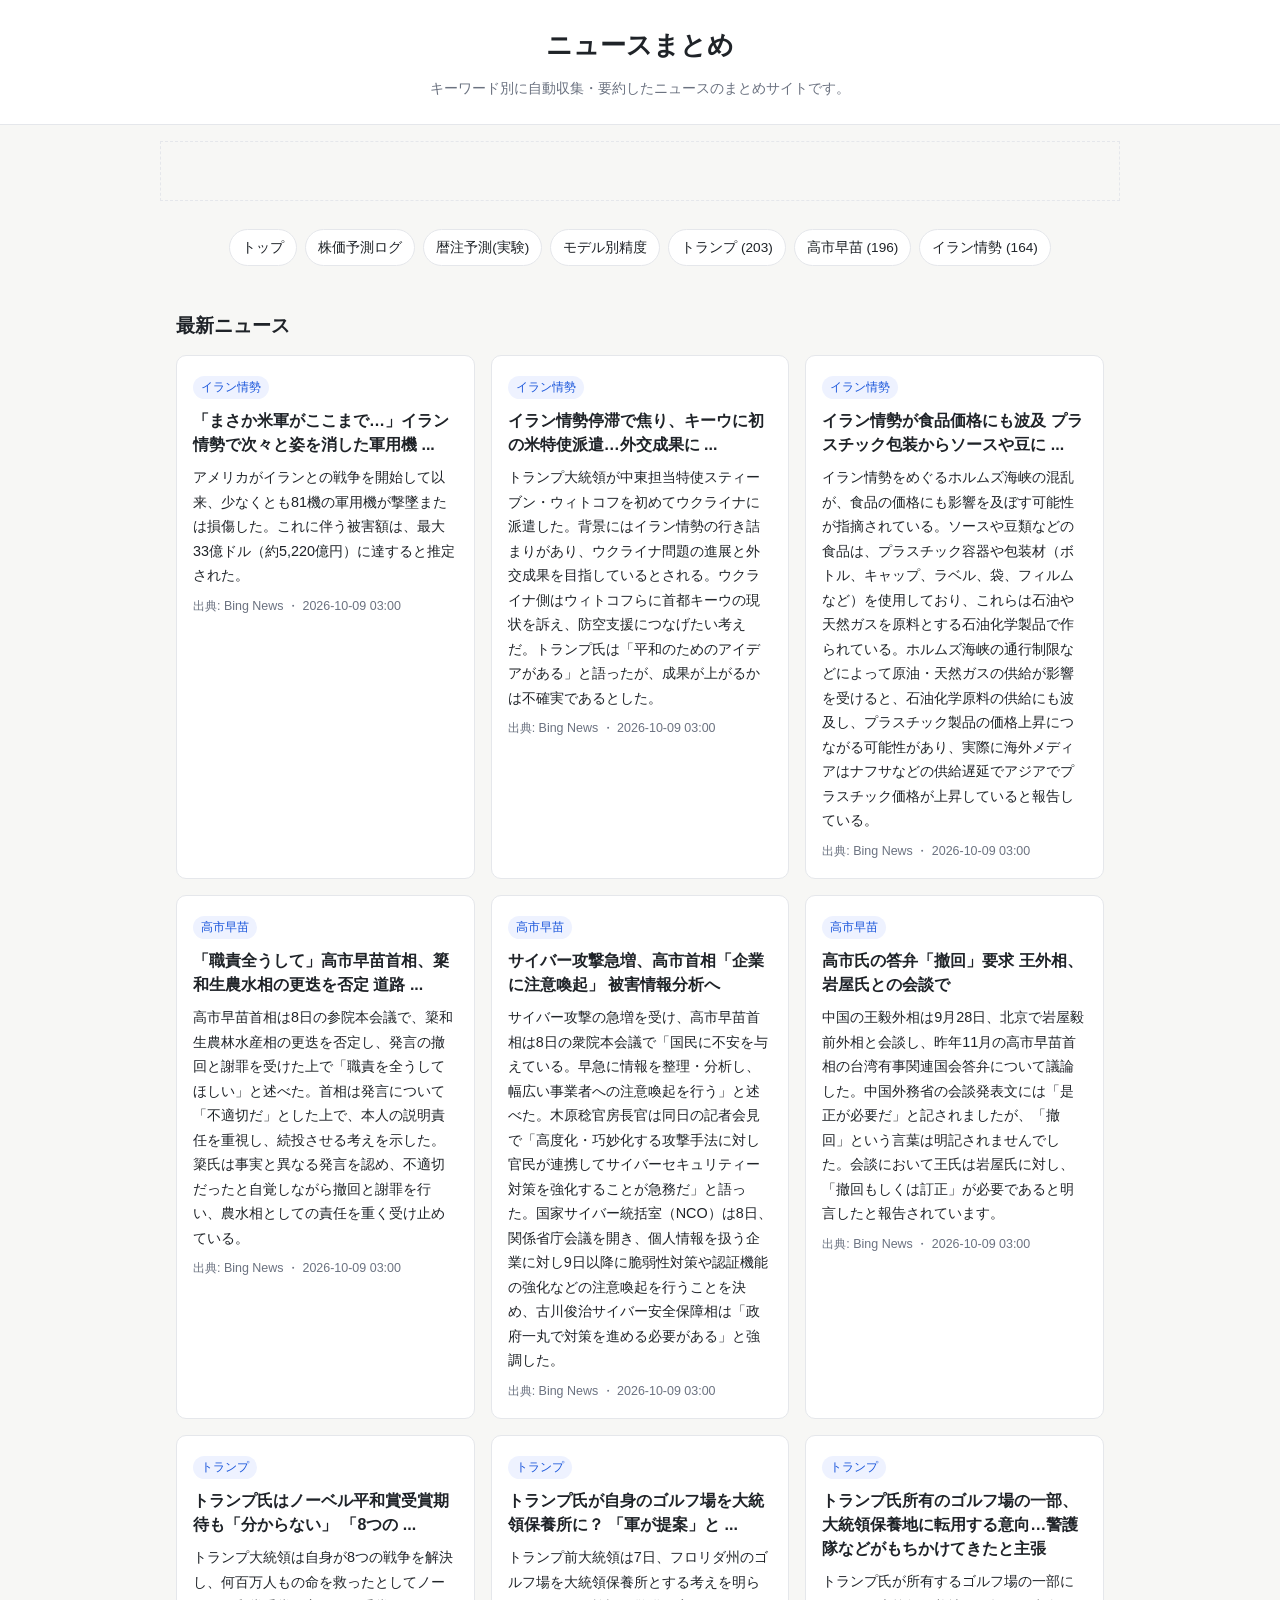
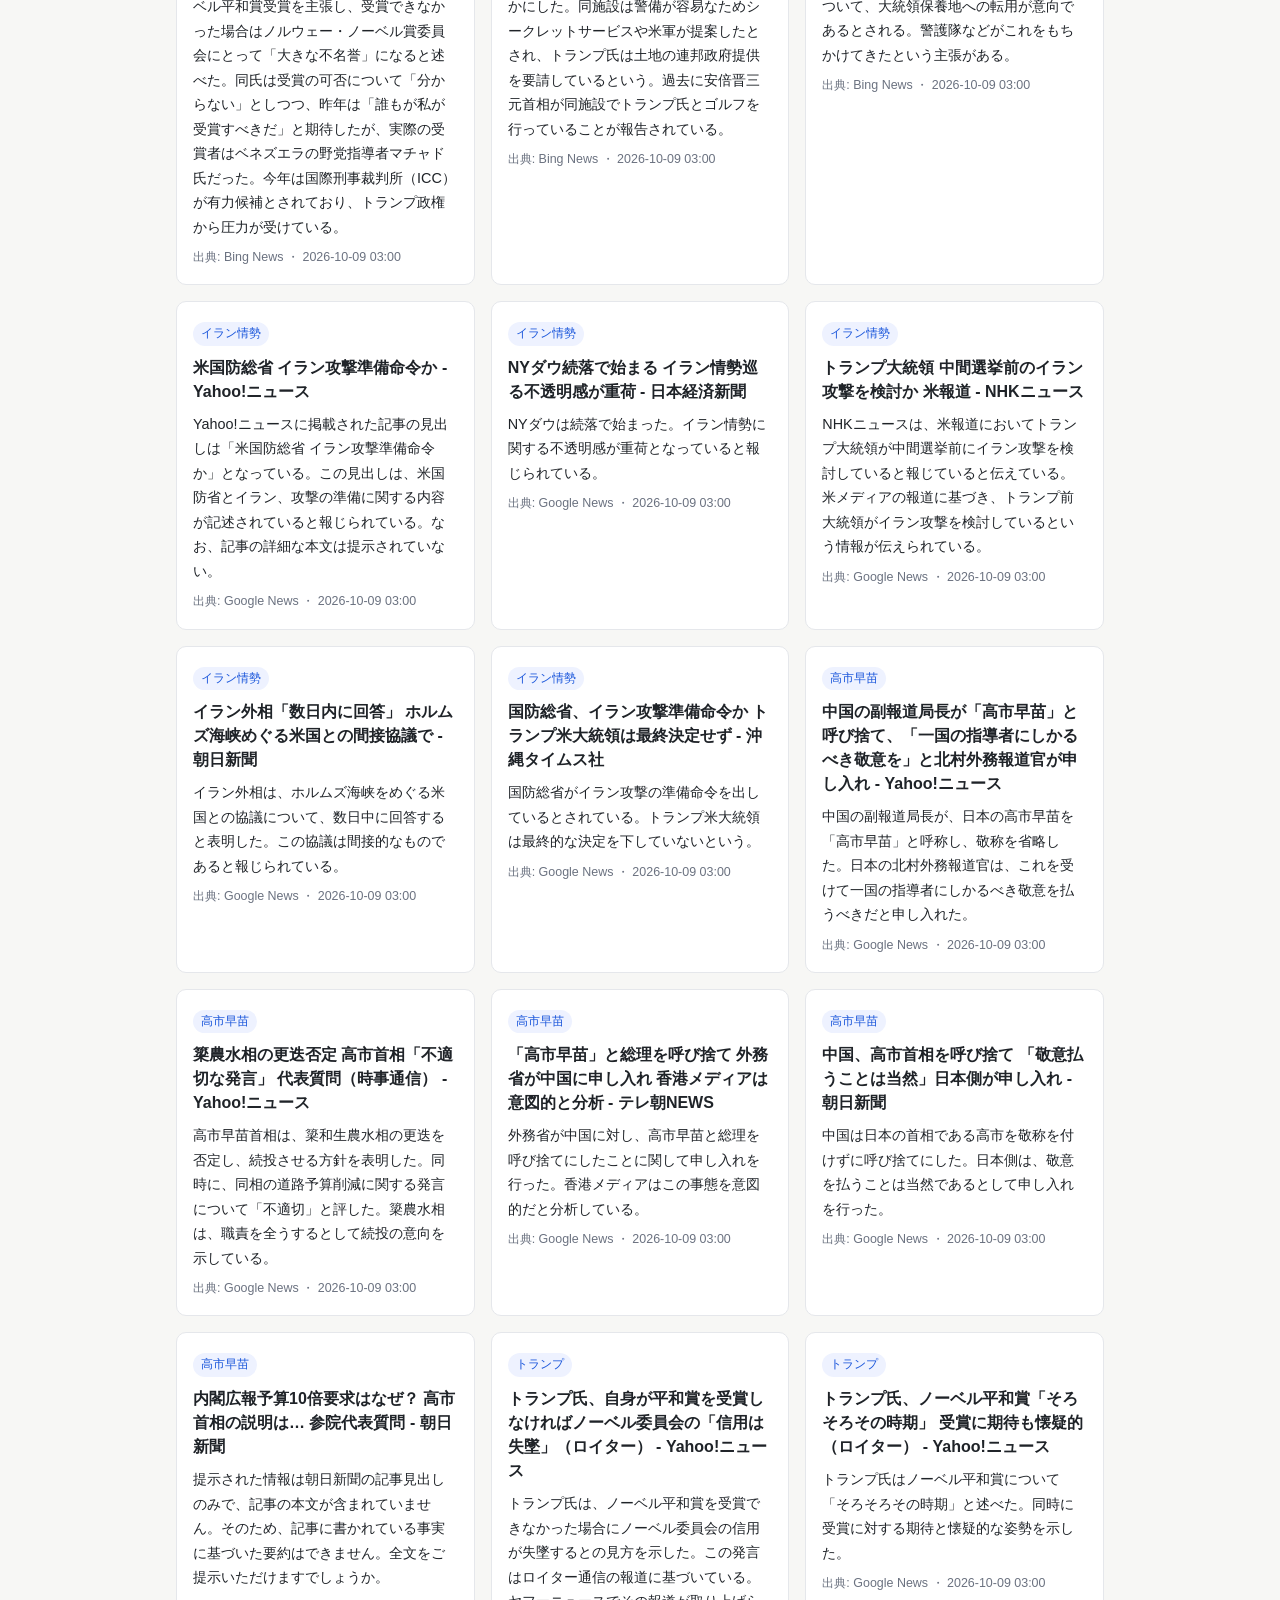
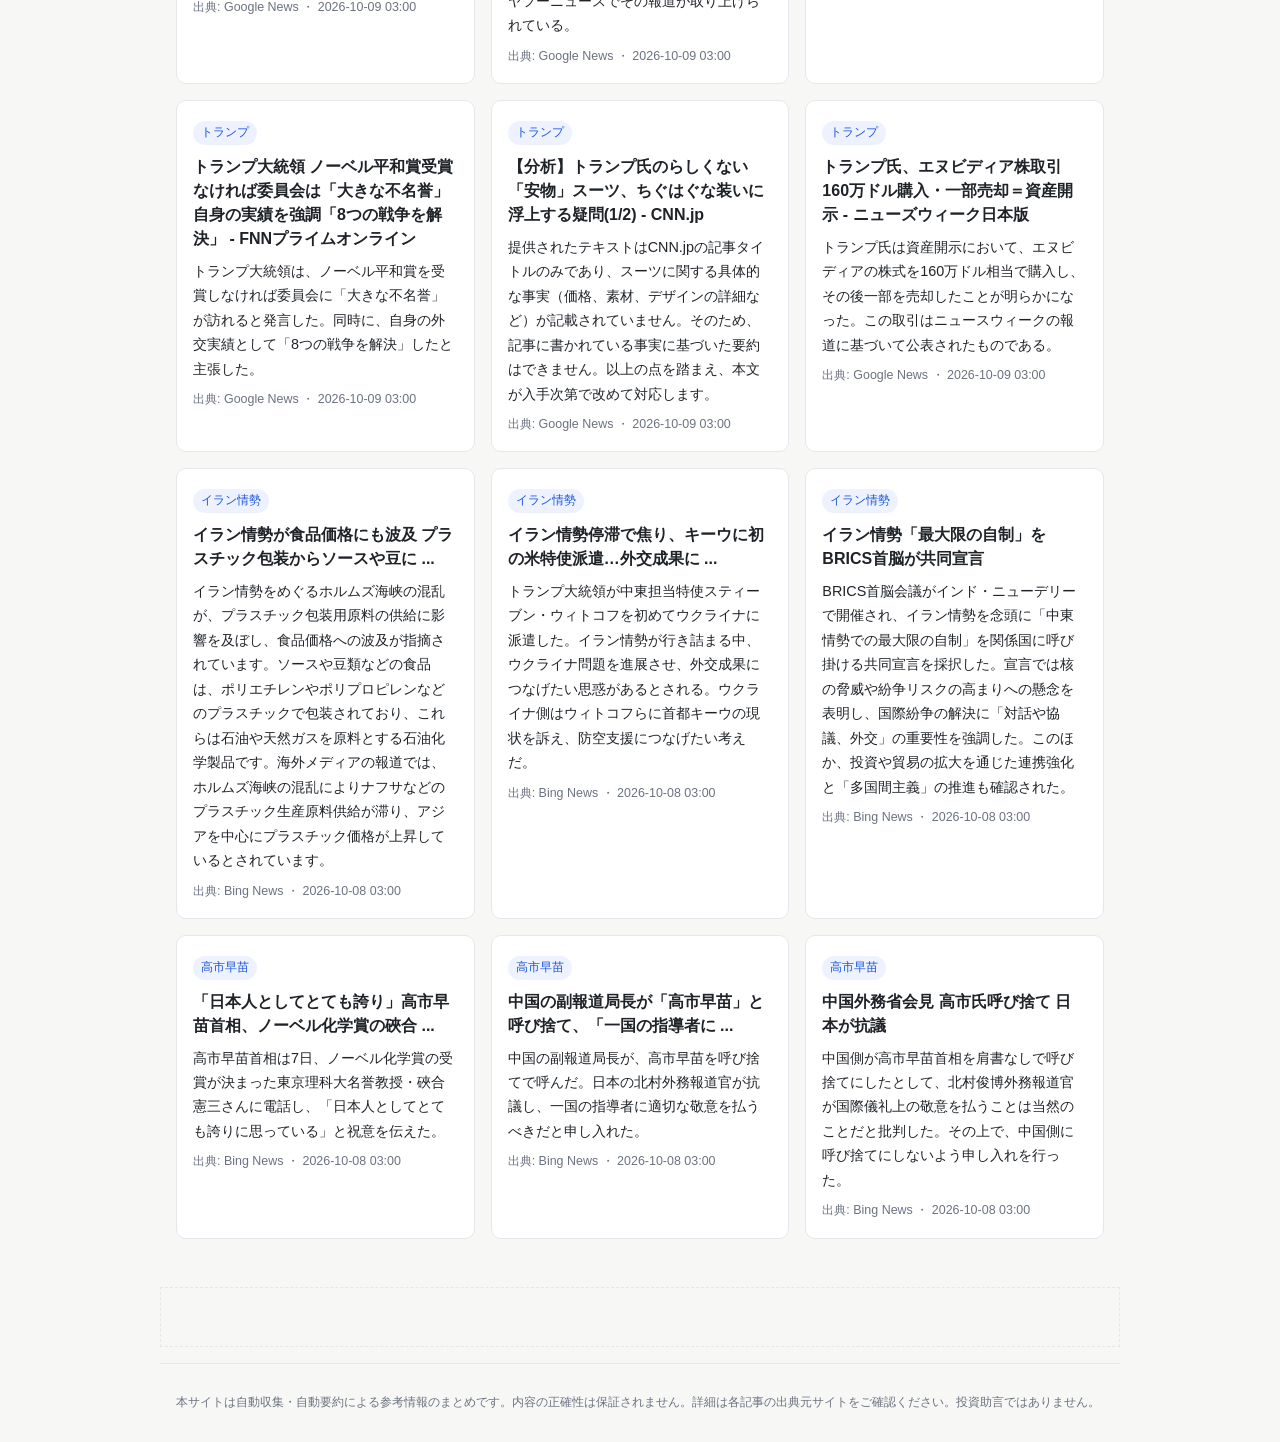
==== docs/index.html @ 1a981d4d "Automated update 2026/10/09  3:56:06.60" ====
<!doctype html>
<html lang="ja">
<head>
<meta charset="utf-8">
<meta name="viewport" content="width=device-width, initial-scale=1">
<title>ニュースまとめ</title>
<meta name="description" content="キーワード別に自動収集・要約したニュースのまとめサイトです。">
<link rel="stylesheet" href="style.css">
</head>
<body>
<header class="site-header">
  <a class="site-title" href="index.html">ニュースまとめ</a>
  <p class="site-desc">キーワード別に自動収集・要約したニュースのまとめサイトです。</p>
</header>
<div class="ad-slot"><!-- 広告コード(Google AdSense等)をここに貼り付け --></div>
<nav class="keyword-nav"><a href="index.html">トップ</a>
<a href="predictions.html">株価予測ログ</a>
<a href="calendar.html">暦注予測(実験)</a>
<a href="models.html">モデル別精度</a>
<a href="keywords/トランプ.html">トランプ (203)</a>
<a href="keywords/高市早苗.html">高市早苗 (196)</a>
<a href="keywords/イラン情勢.html">イラン情勢 (164)</a></nav>
<main>

    <section>
      <h2>最新ニュース</h2>
      <div class="card-grid">
        
    <article class="card">
      <a class="card-tag" href="keywords/イラン情勢.html">イラン情勢</a>
      <h3><a href="http://www.bing.com/news/apiclick.aspx?ref=FexRss&amp;aid=&amp;tid=6ac7da2acc324d588770d6c03e845af3&amp;url=https%3a%2f%2fwww.msn.com%2fja-jp%2fnews%2fother%2f%25E3%2581%25BE%25E3%2581%2595%25E3%2581%258B%25E7%25B1%25B3%25E8%25BB%258D%25E3%2581%258C%25E3%2581%2593%25E3%2581%2593%25E3%2581%25BE%25E3%2581%25A7-%25E3%2582%25A4%25E3%2583%25A9%25E3%2583%25B3%25E6%2583%2585%25E5%258B%25A2%25E3%2581%25A7%25E6%25AC%25A1%25E3%2580%2585%25E3%2581%25A8%25E5%25A7%25BF%25E3%2582%2592%25E6%25B6%2588%25E3%2581%2597%25E3%2581%259F%25E8%25BB%258D%25E7%2594%25A8%25E6%25A9%259F-%25E3%2581%259D%25E3%2581%25AE%25E6%2595%25B0%25E3%2581%25A8%25E3%2581%25AF%2far-AA2dNxQ3&amp;c=4546151844370609856&amp;mkt=ja-jp" target="_blank" rel="noopener noreferrer nofollow">「まさか米軍がここまで…」イラン情勢で次々と姿を消した軍用機 ...</a></h3>
      <p class="card-summary">アメリカがイランとの戦争を開始して以来、少なくとも81機の軍用機が撃墜または損傷した。これに伴う被害額は、最大33億ドル（約5,220億円）に達すると推定された。</p>
      <p class="card-meta">出典: Bing News ・ 2026-10-09 03:00</p>
    </article>

    <article class="card">
      <a class="card-tag" href="keywords/イラン情勢.html">イラン情勢</a>
      <h3><a href="http://www.bing.com/news/apiclick.aspx?ref=FexRss&amp;aid=&amp;tid=6ac7da2acc324d588770d6c03e845af3&amp;url=https%3a%2f%2fwww.yomiuri.co.jp%2fworld%2f20260907-GYT1T00025%2f&amp;c=2833800842900821918&amp;mkt=ja-jp" target="_blank" rel="noopener noreferrer nofollow">イラン情勢停滞で焦り、キーウに初の米特使派遣…外交成果に ...</a></h3>
      <p class="card-summary">トランプ大統領が中東担当特使スティーブン・ウィトコフを初めてウクライナに派遣した。背景にはイラン情勢の行き詰まりがあり、ウクライナ問題の進展と外交成果を目指しているとされる。ウクライナ側はウィトコフらに首都キーウの現状を訴え、防空支援につなげたい考えだ。トランプ氏は「平和のためのアイデアがある」と語ったが、成果が上がるかは不確実であるとした。</p>
      <p class="card-meta">出典: Bing News ・ 2026-10-09 03:00</p>
    </article>

    <article class="card">
      <a class="card-tag" href="keywords/イラン情勢.html">イラン情勢</a>
      <h3><a href="http://www.bing.com/news/apiclick.aspx?ref=FexRss&amp;aid=&amp;tid=6ac7da2acc324d588770d6c03e845af3&amp;url=https%3a%2f%2fnote.com%2fharu_news%2fn%2fnfb4c150fb115&amp;c=17782736380105763042&amp;mkt=ja-jp" target="_blank" rel="noopener noreferrer nofollow">イラン情勢が食品価格にも波及 プラスチック包装からソースや豆に ...</a></h3>
      <p class="card-summary">イラン情勢をめぐるホルムズ海峡の混乱が、食品の価格にも影響を及ぼす可能性が指摘されている。ソースや豆類などの食品は、プラスチック容器や包装材（ボトル、キャップ、ラベル、袋、フィルムなど）を使用しており、これらは石油や天然ガスを原料とする石油化学製品で作られている。ホルムズ海峡の通行制限などによって原油・天然ガスの供給が影響を受けると、石油化学原料の供給にも波及し、プラスチック製品の価格上昇につながる可能性があり、実際に海外メディアはナフサなどの供給遅延でアジアでプラスチック価格が上昇していると報告している。</p>
      <p class="card-meta">出典: Bing News ・ 2026-10-09 03:00</p>
    </article>

    <article class="card">
      <a class="card-tag" href="keywords/高市早苗.html">高市早苗</a>
      <h3><a href="http://www.bing.com/news/apiclick.aspx?ref=FexRss&amp;aid=&amp;tid=6ac7da29239d4e47917430ae16ad04b8&amp;url=https%3a%2f%2fwww.sankei.com%2farticle%2f20261008-YBAWM5CBV5HVJAX4W7ZNIK6N24%2f&amp;c=8089248078493535775&amp;mkt=ja-jp" target="_blank" rel="noopener noreferrer nofollow">「職責全うして」高市早苗首相、簗和生農水相の更迭を否定 道路 ...</a></h3>
      <p class="card-summary">高市早苗首相は8日の参院本会議で、簗和生農林水産相の更迭を否定し、発言の撤回と謝罪を受けた上で「職責を全うしてほしい」と述べた。首相は発言について「不適切だ」とした上で、本人の説明責任を重視し、続投させる考えを示した。簗氏は事実と異なる発言を認め、不適切だったと自覚しながら撤回と謝罪を行い、農水相としての責任を重く受け止めている。</p>
      <p class="card-meta">出典: Bing News ・ 2026-10-09 03:00</p>
    </article>

    <article class="card">
      <a class="card-tag" href="keywords/高市早苗.html">高市早苗</a>
      <h3><a href="http://www.bing.com/news/apiclick.aspx?ref=FexRss&amp;aid=&amp;tid=6ac7da29239d4e47917430ae16ad04b8&amp;url=https%3a%2f%2fwww.nikkei.com%2farticle%2fDGXZQOUA078RD0X01C26A0000000%2f&amp;c=2683200788922301975&amp;mkt=ja-jp" target="_blank" rel="noopener noreferrer nofollow">サイバー攻撃急増、高市首相「企業に注意喚起」 被害情報分析へ</a></h3>
      <p class="card-summary">サイバー攻撃の急増を受け、高市早苗首相は8日の衆院本会議で「国民に不安を与えている。早急に情報を整理・分析し、幅広い事業者への注意喚起を行う」と述べた。木原稔官房長官は同日の記者会見で「高度化・巧妙化する攻撃手法に対し官民が連携してサイバーセキュリティー対策を強化することが急務だ」と語った。国家サイバー統括室（NCO）は8日、関係省庁会議を開き、個人情報を扱う企業に対し9日以降に脆弱性対策や認証機能の強化などの注意喚起を行うことを決め、古川俊治サイバー安全保障相は「政府一丸で対策を進める必要がある」と強調した。</p>
      <p class="card-meta">出典: Bing News ・ 2026-10-09 03:00</p>
    </article>

    <article class="card">
      <a class="card-tag" href="keywords/高市早苗.html">高市早苗</a>
      <h3><a href="http://www.bing.com/news/apiclick.aspx?ref=FexRss&amp;aid=&amp;tid=6ac7da29239d4e47917430ae16ad04b8&amp;url=https%3a%2f%2fkumanichi.com%2farticles%2f2044617&amp;c=5287248766948659015&amp;mkt=ja-jp" target="_blank" rel="noopener noreferrer nofollow">高市氏の答弁「撤回」要求 王外相、岩屋氏との会談で</a></h3>
      <p class="card-summary">中国の王毅外相は9月28日、北京で岩屋毅前外相と会談し、昨年11月の高市早苗首相の台湾有事関連国会答弁について議論した。中国外務省の会談発表文には「是正が必要だ」と記されましたが、「撤回」という言葉は明記されませんでした。会談において王氏は岩屋氏に対し、「撤回もしくは訂正」が必要であると明言したと報告されています。</p>
      <p class="card-meta">出典: Bing News ・ 2026-10-09 03:00</p>
    </article>

    <article class="card">
      <a class="card-tag" href="keywords/トランプ.html">トランプ</a>
      <h3><a href="http://www.bing.com/news/apiclick.aspx?ref=FexRss&amp;aid=&amp;tid=6ac7da2756f948219c9fba0c3356bb2b&amp;url=https%3a%2f%2fwww.sankei.com%2farticle%2f20261008-IYQIJUYO6VOR7DUDY3JJZFBR3Y%2f&amp;c=9890948981701183447&amp;mkt=ja-jp" target="_blank" rel="noopener noreferrer nofollow">トランプ氏はノーベル平和賞受賞期待も「分からない」 「8つの ...</a></h3>
      <p class="card-summary">トランプ大統領は自身が8つの戦争を解決し、何百万人もの命を救ったとしてノーベル平和賞受賞を主張し、受賞できなかった場合はノルウェー・ノーベル賞委員会にとって「大きな不名誉」になると述べた。同氏は受賞の可否について「分からない」としつつ、昨年は「誰もが私が受賞すべきだ」と期待したが、実際の受賞者はベネズエラの野党指導者マチャド氏だった。今年は国際刑事裁判所（ICC）が有力候補とされており、トランプ政権から圧力が受けている。</p>
      <p class="card-meta">出典: Bing News ・ 2026-10-09 03:00</p>
    </article>

    <article class="card">
      <a class="card-tag" href="keywords/トランプ.html">トランプ</a>
      <h3><a href="http://www.bing.com/news/apiclick.aspx?ref=FexRss&amp;aid=&amp;tid=6ac7da2756f948219c9fba0c3356bb2b&amp;url=https%3a%2f%2fwww.sankei.com%2farticle%2f20261008-T4U6KDTTQVKTBHCMV46ZZJBF7E%2f&amp;c=12037486668685418429&amp;mkt=ja-jp" target="_blank" rel="noopener noreferrer nofollow">トランプ氏が自身のゴルフ場を大統領保養所に？ 「軍が提案」と ...</a></h3>
      <p class="card-summary">トランプ前大統領は7日、フロリダ州のゴルフ場を大統領保養所とする考えを明らかにした。同施設は警備が容易なためシークレットサービスや米軍が提案したとされ、トランプ氏は土地の連邦政府提供を要請しているという。過去に安倍晋三元首相が同施設でトランプ氏とゴルフを行っていることが報告されている。</p>
      <p class="card-meta">出典: Bing News ・ 2026-10-09 03:00</p>
    </article>

    <article class="card">
      <a class="card-tag" href="keywords/トランプ.html">トランプ</a>
      <h3><a href="http://www.bing.com/news/apiclick.aspx?ref=FexRss&amp;aid=&amp;tid=6ac7da2756f948219c9fba0c3356bb2b&amp;url=https%3a%2f%2fwww.msn.com%2fja-jp%2fnews%2fworld%2f%25E3%2583%2588%25E3%2583%25A9%25E3%2583%25B3%25E3%2583%2597%25E6%25B0%258F%25E6%2589%2580%25E6%259C%2589%25E3%2581%25AE%25E3%2582%25B4%25E3%2583%25AB%25E3%2583%2595%25E5%25A0%25B4%25E3%2581%25AE%25E4%25B8%2580%25E9%2583%25A8-%25E5%25A4%25A7%25E7%25B5%25B1%25E9%25A0%2598%25E4%25BF%259D%25E9%25A4%258A%25E5%259C%25B0%25E3%2581%25AB%25E8%25BB%25A2%25E7%2594%25A8%25E3%2581%2599%25E3%2582%258B%25E6%2584%258F%25E5%2590%2591-%25E8%25AD%25A6%25E8%25AD%25B7%25E9%259A%258A%25E3%2581%25AA%25E3%2581%25A9%25E3%2581%258C%25E3%2582%2582%25E3%2581%25A1%25E3%2581%258B%25E3%2581%2591%25E3%2581%25A6%25E3%2581%258D%25E3%2581%259F%25E3%2581%25A8%25E4%25B8%25BB%25E5%25BC%25B5%2far-AA2dOxqi&amp;c=16296730141183660855&amp;mkt=ja-jp" target="_blank" rel="noopener noreferrer nofollow">トランプ氏所有のゴルフ場の一部、大統領保養地に転用する意向…警護隊などがもちかけてきたと主張</a></h3>
      <p class="card-summary">トランプ氏が所有するゴルフ場の一部について、大統領保養地への転用が意向であるとされる。警護隊などがこれをもちかけてきたという主張がある。</p>
      <p class="card-meta">出典: Bing News ・ 2026-10-09 03:00</p>
    </article>

    <article class="card">
      <a class="card-tag" href="keywords/イラン情勢.html">イラン情勢</a>
      <h3><a href="https://news.google.com/rss/articles/CBMiUEFVX3lxTE1kRW85WHpCRWRPNWVwTHNPeW1qV2pUUC1vR0NSenMtMTkzM0xweGR1cF9jbmpHbnQyOU02UWFFS0VkTnhoRTAybTBlWXY5eUpp?oc=5" target="_blank" rel="noopener noreferrer nofollow">米国防総省 イラン攻撃準備命令か - Yahoo!ニュース</a></h3>
      <p class="card-summary">Yahoo!ニュースに掲載された記事の見出しは「米国防総省 イラン攻撃準備命令か」となっている。この見出しは、米国防省とイラン、攻撃の準備に関する内容が記述されていると報じられている。なお、記事の詳細な本文は提示されていない。</p>
      <p class="card-meta">出典: Google News ・ 2026-10-09 03:00</p>
    </article>

    <article class="card">
      <a class="card-tag" href="keywords/イラン情勢.html">イラン情勢</a>
      <h3><a href="https://news.google.com/rss/articles/CBMibEFVX3lxTFBJaEZtQ2lLT3BIZjlEZGJjbkQySTVRcTdSdjRPVzRfcW42UjBrRmdSbXYtVjZUUFVTRnRHOUplTHlsRGFsUEpZUllXblpybk5jeFNYLVotbF94d2xjcDVUcFlCQlE0TjRmazVueg?oc=5" target="_blank" rel="noopener noreferrer nofollow">NYダウ続落で始まる イラン情勢巡る不透明感が重荷 - 日本経済新聞</a></h3>
      <p class="card-summary">NYダウは続落で始まった。イラン情勢に関する不透明感が重荷となっていると報じられている。</p>
      <p class="card-meta">出典: Google News ・ 2026-10-09 03:00</p>
    </article>

    <article class="card">
      <a class="card-tag" href="keywords/イラン情勢.html">イラン情勢</a>
      <h3><a href="https://news.google.com/rss/articles/CBMiX0FVX3lxTFBaTUJqQjF3MndWUWhmOEwzSE1oeHdMcUNBNWh6R21VWU1SSUJiZFZ0Qmx4WlF3TW9KX0loaTM0NGI1aHduNVNyeXBvSHRFLVJfQ2o5VGZIOUFjMUNrd3JR?oc=5" target="_blank" rel="noopener noreferrer nofollow">トランプ大統領 中間選挙前のイラン攻撃を検討か 米報道 - NHKニュース</a></h3>
      <p class="card-summary">NHKニュースは、米報道においてトランプ大統領が中間選挙前にイラン攻撃を検討していると報じていると伝えている。米メディアの報道に基づき、トランプ前大統領がイラン攻撃を検討しているという情報が伝えられている。</p>
      <p class="card-meta">出典: Google News ・ 2026-10-09 03:00</p>
    </article>

    <article class="card">
      <a class="card-tag" href="keywords/イラン情勢.html">イラン情勢</a>
      <h3><a href="https://news.google.com/rss/articles/CBMiZ0FVX3lxTE9wSlJPcUlaQnlOcUFXU096bUMtekhVcTVUTjFaUHJNTEhhZTBsaWs2SUU4T2RESVR0aHlweDdKOWtHWW5uOHphNzVwZ0RtdlRIcTQybXpNWGdBbkpDQ0cxek0tSV9NN00?oc=5" target="_blank" rel="noopener noreferrer nofollow">イラン外相「数日内に回答」 ホルムズ海峡めぐる米国との間接協議で - 朝日新聞</a></h3>
      <p class="card-summary">イラン外相は、ホルムズ海峡をめぐる米国との協議について、数日中に回答すると表明した。この協議は間接的なものであると報じられている。</p>
      <p class="card-meta">出典: Google News ・ 2026-10-09 03:00</p>
    </article>

    <article class="card">
      <a class="card-tag" href="keywords/イラン情勢.html">イラン情勢</a>
      <h3><a href="https://news.google.com/rss/articles/CBMiXkFVX3lxTE9jcWRoVGUwN2ZnYnV4VkhGNS1lWHNvcS1GUDgyMDkxYlJnSm5IUjAyR3VCMzV6TmV6VEU4SldVYV81VjU3LThvYUIyQm1WUTJMN1l4alMtbHFBc1hKN0E?oc=5" target="_blank" rel="noopener noreferrer nofollow">国防総省、イラン攻撃準備命令か トランプ米大統領は最終決定せず - 沖縄タイムス社</a></h3>
      <p class="card-summary">国防総省がイラン攻撃の準備命令を出しているとされている。トランプ米大統領は最終的な決定を下していないという。</p>
      <p class="card-meta">出典: Google News ・ 2026-10-09 03:00</p>
    </article>

    <article class="card">
      <a class="card-tag" href="keywords/高市早苗.html">高市早苗</a>
      <h3><a href="https://news.google.com/rss/articles/CBMif0FVX3lxTE5MRkVLd0FpT3hTUE42aTFiY1BtNEM3bm9scEFGbThIRTlpdjJQLTNfclpTUENKdDVmSWJJVV9qc2R3aTBjSEYtV1VvVk5zTVFCX0lHdHVyckF0NWNsS1ctLXVLeVJfa2ZHQk5hNkNpVUJDUjhsY1MxWlljWl9UZHc?oc=5" target="_blank" rel="noopener noreferrer nofollow">中国の副報道局長が「高市早苗」と呼び捨て、「一国の指導者にしかるべき敬意を」と北村外務報道官が申し入れ - Yahoo!ニュース</a></h3>
      <p class="card-summary">中国の副報道局長が、日本の高市早苗を「高市早苗」と呼称し、敬称を省略した。日本の北村外務報道官は、これを受けて一国の指導者にしかるべき敬意を払うべきだと申し入れた。</p>
      <p class="card-meta">出典: Google News ・ 2026-10-09 03:00</p>
    </article>

    <article class="card">
      <a class="card-tag" href="keywords/高市早苗.html">高市早苗</a>
      <h3><a href="https://news.google.com/rss/articles/CBMif0FVX3lxTE5FMTk0NkpUTExkS2ZxZWF1dVk2bk5OekFRNTcyazZjQ0ZiTk5WVUdaY3V1dF9lbDA4dXA3dVhRa1drUmF5a3lYSXBzcnYza1Bicm4wOXNtX196QzFQcjgxUnZwUVhHVVZGRDVCWktZSDRzcHZvZ1VzQUdkeWJnRms?oc=5" target="_blank" rel="noopener noreferrer nofollow">簗農水相の更迭否定 高市首相「不適切な発言」 代表質問（時事通信） - Yahoo!ニュース</a></h3>
      <p class="card-summary">高市早苗首相は、簗和生農水相の更迭を否定し、続投させる方針を表明した。同時に、同相の道路予算削減に関する発言について「不適切」と評した。簗農水相は、職責を全うするとして続投の意向を示している。</p>
      <p class="card-meta">出典: Google News ・ 2026-10-09 03:00</p>
    </article>

    <article class="card">
      <a class="card-tag" href="keywords/高市早苗.html">高市早苗</a>
      <h3><a href="https://news.google.com/rss/articles/CBMic0FVX3lxTE9vUTFLNHRuQmw1ZHdOX0FPWGM5eTRlbjltV3hDclItVHRGNVBFMEpkdzk1QVJ3THltRlhpM3ZvekJ4R09aX2ZOYy1TOUlqSFB3azkzaEFFYWYxbi1RMnp3NUdtSVN2bGtWQkRZTGhmQWRZVFk?oc=5" target="_blank" rel="noopener noreferrer nofollow">「高市早苗」と総理を呼び捨て 外務省が中国に申し入れ 香港メディアは意図的と分析 - テレ朝NEWS</a></h3>
      <p class="card-summary">外務省が中国に対し、高市早苗と総理を呼び捨てにしたことに関して申し入れを行った。香港メディアはこの事態を意図的だと分析している。</p>
      <p class="card-meta">出典: Google News ・ 2026-10-09 03:00</p>
    </article>

    <article class="card">
      <a class="card-tag" href="keywords/高市早苗.html">高市早苗</a>
      <h3><a href="https://news.google.com/rss/articles/CBMiZ0FVX3lxTE9pMG9sYUREbXRXM3NYM1dsNEk0dU5leFUwR2JRbVJKcTBrMFpUbWVzQS1WWmNSYjlTMC1jY2V1US02UGFJRjNrUmxFNV94dG05QTd3UG16MVdiTXhhMWRnTWlCVDVuNkU?oc=5" target="_blank" rel="noopener noreferrer nofollow">中国、高市首相を呼び捨て 「敬意払うことは当然」日本側が申し入れ - 朝日新聞</a></h3>
      <p class="card-summary">中国は日本の首相である高市を敬称を付けずに呼び捨てにした。日本側は、敬意を払うことは当然であるとして申し入れを行った。</p>
      <p class="card-meta">出典: Google News ・ 2026-10-09 03:00</p>
    </article>

    <article class="card">
      <a class="card-tag" href="keywords/高市早苗.html">高市早苗</a>
      <h3><a href="https://news.google.com/rss/articles/CBMiZ0FVX3lxTE5IRUIzTURTSWlhaDlFankyRzZ6bWZNRlBXRU1PWjFXZndhcmVPMkp1VXo3ZmRuSlhLdnp4SkFNdTVkOEtuWjNmTG1DODVkQjNERUU3VVVoMVZSdl92SHJSOVlXTzB3Vjg?oc=5" target="_blank" rel="noopener noreferrer nofollow">内閣広報予算10倍要求はなぜ？ 高市首相の説明は… 参院代表質問 - 朝日新聞</a></h3>
      <p class="card-summary">提示された情報は朝日新聞の記事見出しのみで、記事の本文が含まれていません。そのため、記事に書かれている事実に基づいた要約はできません。全文をご提示いただけますでしょうか。</p>
      <p class="card-meta">出典: Google News ・ 2026-10-09 03:00</p>
    </article>

    <article class="card">
      <a class="card-tag" href="keywords/トランプ.html">トランプ</a>
      <h3><a href="https://news.google.com/rss/articles/CBMif0FVX3lxTE1IcFRiN2pBY1R6Q1NFT1dpSXlQMThhR2RlVS14QUJOR0UwMXloWmxJajl5N25QamxreHJrUktJMnZPNnVuM0J6TDBDV2dicFVZcWJXWXJYT2dDTVBmRmlPTm5rbGNJdmw3QnJGUm45Z0xRR0JSb2YxSlRSTXF0V1k?oc=5" target="_blank" rel="noopener noreferrer nofollow">トランプ氏、自身が平和賞を受賞しなければノーベル委員会の「信用は失墜」（ロイター） - Yahoo!ニュース</a></h3>
      <p class="card-summary">トランプ氏は、ノーベル平和賞を受賞できなかった場合にノーベル委員会の信用が失墜するとの見方を示した。この発言はロイター通信の報道に基づいている。ヤフーニュースでその報道が取り上げられている。</p>
      <p class="card-meta">出典: Google News ・ 2026-10-09 03:00</p>
    </article>

    <article class="card">
      <a class="card-tag" href="keywords/トランプ.html">トランプ</a>
      <h3><a href="https://news.google.com/rss/articles/CBMif0FVX3lxTE9ZaWNrdmhmS21XcGpya29TU0thVTA1VVlFZDFfTHdNQzVQQ29vR2ZVTkp5MDgxb2Y5YjAwZEJqZHh6RzNOMzNRZEFCZFpNdE10UjB1V2FGY2tLVHFOWElYeTNnOXpXLTl0RjRuS0pSMjVTMzhPYmt6eUpLRk1BR0E?oc=5" target="_blank" rel="noopener noreferrer nofollow">トランプ氏、ノーベル平和賞「そろそろその時期」 受賞に期待も懐疑的（ロイター） - Yahoo!ニュース</a></h3>
      <p class="card-summary">トランプ氏はノーベル平和賞について「そろそろその時期」と述べた。同時に受賞に対する期待と懐疑的な姿勢を示した。</p>
      <p class="card-meta">出典: Google News ・ 2026-10-09 03:00</p>
    </article>

    <article class="card">
      <a class="card-tag" href="keywords/トランプ.html">トランプ</a>
      <h3><a href="https://news.google.com/rss/articles/CBMiTkFVX3lxTE8ycjlLUi1DNHR4VHVDdjNYUmFQYmZwdnV6cm1mZVphWVd6MUF6TzhXbEdVQU4xaHVfTnMybjMza2Q0U3NmaEo5NkhPM3hTZw?oc=5" target="_blank" rel="noopener noreferrer nofollow">トランプ大統領 ノーベル平和賞受賞なければ委員会は「大きな不名誉」 自身の実績を強調「8つの戦争を解決」 - FNNプライムオンライン</a></h3>
      <p class="card-summary">トランプ大統領は、ノーベル平和賞を受賞しなければ委員会に「大きな不名誉」が訪れると発言した。同時に、自身の外交実績として「8つの戦争を解決」したと主張した。</p>
      <p class="card-meta">出典: Google News ・ 2026-10-09 03:00</p>
    </article>

    <article class="card">
      <a class="card-tag" href="keywords/トランプ.html">トランプ</a>
      <h3><a href="https://news.google.com/rss/articles/CBMiUEFVX3lxTFBBaGFHajFORzlBd2UwbEZNdHhTSklNTXFERWlROWdES01ocUZ5UTBXdEFVUnlqM0ZmazBzbFRibUJsR2FFbk41Y1hRQ0FqVHdu?oc=5" target="_blank" rel="noopener noreferrer nofollow">【分析】トランプ氏のらしくない「安物」スーツ、ちぐはぐな装いに浮上する疑問(1/2) - CNN.jp</a></h3>
      <p class="card-summary">提供されたテキストはCNN.jpの記事タイトルのみであり、スーツに関する具体的な事実（価格、素材、デザインの詳細など）が記載されていません。そのため、記事に書かれている事実に基づいた要約はできません。以上の点を踏まえ、本文が入手次第で改めて対応します。</p>
      <p class="card-meta">出典: Google News ・ 2026-10-09 03:00</p>
    </article>

    <article class="card">
      <a class="card-tag" href="keywords/トランプ.html">トランプ</a>
      <h3><a href="https://news.google.com/rss/articles/CBMiWkFVX3lxTE5Xak9zcGRGb0s2elVLWnNFZUd3bng4ZGpjeTNNUGRuWEVrMmIzeDNfdTZILTV5U1JzU214S1gyWVgyUlNnc1NyMVR2eHViN1BQTjU0Uzh3MXh5Zw?oc=5" target="_blank" rel="noopener noreferrer nofollow">トランプ氏、エヌビディア株取引 160万ドル購入・一部売却＝資産開示 - ニューズウィーク日本版</a></h3>
      <p class="card-summary">トランプ氏は資産開示において、エヌビディアの株式を160万ドル相当で購入し、その後一部を売却したことが明らかになった。この取引はニュースウィークの報道に基づいて公表されたものである。</p>
      <p class="card-meta">出典: Google News ・ 2026-10-09 03:00</p>
    </article>

    <article class="card">
      <a class="card-tag" href="keywords/イラン情勢.html">イラン情勢</a>
      <h3><a href="http://www.bing.com/news/apiclick.aspx?ref=FexRss&amp;aid=&amp;tid=6ac688a99c39462bac97275e46a917b5&amp;url=https%3a%2f%2fnote.com%2fharu_news%2fn%2fnfb4c150fb115&amp;c=17782736380105763042&amp;mkt=ja-jp" target="_blank" rel="noopener noreferrer nofollow">イラン情勢が食品価格にも波及 プラスチック包装からソースや豆に ...</a></h3>
      <p class="card-summary">イラン情勢をめぐるホルムズ海峡の混乱が、プラスチック包装用原料の供給に影響を及ぼし、食品価格への波及が指摘されています。ソースや豆類などの食品は、ポリエチレンやポリプロピレンなどのプラスチックで包装されており、これらは石油や天然ガスを原料とする石油化学製品です。海外メディアの報道では、ホルムズ海峡の混乱によりナフサなどのプラスチック生産原料供給が滞り、アジアを中心にプラスチック価格が上昇しているとされています。</p>
      <p class="card-meta">出典: Bing News ・ 2026-10-08 03:00</p>
    </article>

    <article class="card">
      <a class="card-tag" href="keywords/イラン情勢.html">イラン情勢</a>
      <h3><a href="http://www.bing.com/news/apiclick.aspx?ref=FexRss&amp;aid=&amp;tid=6ac688a99c39462bac97275e46a917b5&amp;url=https%3a%2f%2fwww.yomiuri.co.jp%2fworld%2f20260907-GYT1T00025%2f&amp;c=2833800842900821918&amp;mkt=ja-jp" target="_blank" rel="noopener noreferrer nofollow">イラン情勢停滞で焦り、キーウに初の米特使派遣…外交成果に ...</a></h3>
      <p class="card-summary">トランプ大統領が中東担当特使スティーブン・ウィトコフを初めてウクライナに派遣した。イラン情勢が行き詰まる中、ウクライナ問題を進展させ、外交成果につなげたい思惑があるとされる。ウクライナ側はウィトコフらに首都キーウの現状を訴え、防空支援につなげたい考えだ。</p>
      <p class="card-meta">出典: Bing News ・ 2026-10-08 03:00</p>
    </article>

    <article class="card">
      <a class="card-tag" href="keywords/イラン情勢.html">イラン情勢</a>
      <h3><a href="http://www.bing.com/news/apiclick.aspx?ref=FexRss&amp;aid=&amp;tid=6ac688a99c39462bac97275e46a917b5&amp;url=https%3a%2f%2fwww.jiji.com%2fjc%2farticle%3fk%3d2026091200302%26g%3dint&amp;c=4372063044840565684&amp;mkt=ja-jp" target="_blank" rel="noopener noreferrer nofollow">イラン情勢「最大限の自制」を BRICS首脳が共同宣言</a></h3>
      <p class="card-summary">BRICS首脳会議がインド・ニューデリーで開催され、イラン情勢を念頭に「中東情勢での最大限の自制」を関係国に呼び掛ける共同宣言を採択した。宣言では核の脅威や紛争リスクの高まりへの懸念を表明し、国際紛争の解決に「対話や協議、外交」の重要性を強調した。このほか、投資や貿易の拡大を通じた連携強化と「多国間主義」の推進も確認された。</p>
      <p class="card-meta">出典: Bing News ・ 2026-10-08 03:00</p>
    </article>

    <article class="card">
      <a class="card-tag" href="keywords/高市早苗.html">高市早苗</a>
      <h3><a href="http://www.bing.com/news/apiclick.aspx?ref=FexRss&amp;aid=&amp;tid=6ac688a861804c7584ca41fb945b1930&amp;url=https%3a%2f%2fwww.msn.com%2fja-jp%2fscience%2fbiochemistry%2f%25E6%2597%25A5%25E6%259C%25AC%25E4%25BA%25BA%25E3%2581%25A8%25E3%2581%2597%25E3%2581%25A6%25E3%2581%25A8%25E3%2581%25A6%25E3%2582%2582%25E8%25AA%2587%25E3%2582%258A-%25E9%25AB%2598%25E5%25B8%2582%25E6%2597%25A9%25E8%258B%2597%25E9%25A6%2596%25E7%259B%25B8-%25E3%2583%258E%25E3%2583%25BC%25E3%2583%2599%25E3%2583%25AB%25E5%258C%2596%25E5%25AD%25A6%25E8%25B3%259E%25E3%2581%25AE%25E7%25A1%25A4%25E5%2590%2588%25E6%2586%25B2%25E4%25B8%2589%25E3%2581%2595%25E3%2582%2593%25E3%2581%25AB%25E9%259B%25BB%25E8%25A9%25B1%25E3%2581%25A7%25E7%25A5%259D%25E6%2584%258F%2far-AA2dKtvs&amp;c=2718389694802730012&amp;mkt=ja-jp" target="_blank" rel="noopener noreferrer nofollow">「日本人としてとても誇り」高市早苗首相、ノーベル化学賞の硤合 ...</a></h3>
      <p class="card-summary">高市早苗首相は7日、ノーベル化学賞の受賞が決まった東京理科大名誉教授・硤合憲三さんに電話し、「日本人としてとても誇りに思っている」と祝意を伝えた。</p>
      <p class="card-meta">出典: Bing News ・ 2026-10-08 03:00</p>
    </article>

    <article class="card">
      <a class="card-tag" href="keywords/高市早苗.html">高市早苗</a>
      <h3><a href="http://www.bing.com/news/apiclick.aspx?ref=FexRss&amp;aid=&amp;tid=6ac688a861804c7584ca41fb945b1930&amp;url=https%3a%2f%2fwww.msn.com%2fja-jp%2fnews%2fnational%2f%25E4%25B8%25AD%25E5%259B%25BD%25E3%2581%25AE%25E5%2589%25AF%25E5%25A0%25B1%25E9%2581%2593%25E5%25B1%2580%25E9%2595%25B7%25E3%2581%258C-%25E9%25AB%2598%25E5%25B8%2582%25E6%2597%25A9%25E8%258B%2597-%25E3%2581%25A8%25E5%2591%25BC%25E3%2581%25B3%25E6%258D%25A8%25E3%2581%25A6-%25E4%25B8%2580%25E5%259B%25BD%25E3%2581%25AE%25E6%258C%2587%25E5%25B0%258E%25E8%2580%2585%25E3%2581%25AB%25E3%2581%2597%25E3%2581%258B%25E3%2582%258B%25E3%2581%25B9%25E3%2581%258D%25E6%2595%25AC%25E6%2584%258F%25E3%2582%2592-%25E3%2581%25A8%25E5%258C%2597%25E6%259D%2591%25E5%25A4%2596%25E5%258B%2599%25E5%25A0%25B1%25E9%2581%2593%25E5%25AE%2598%25E3%2581%258C%25E7%2594%25B3%25E3%2581%2597%25E5%2585%25A5%25E3%2582%258C%2far-AA2dJZCz&amp;c=17327213235299462864&amp;mkt=ja-jp" target="_blank" rel="noopener noreferrer nofollow">中国の副報道局長が「高市早苗」と呼び捨て、「一国の指導者に ...</a></h3>
      <p class="card-summary">中国の副報道局長が、高市早苗を呼び捨てで呼んだ。日本の北村外務報道官が抗議し、一国の指導者に適切な敬意を払うべきだと申し入れた。</p>
      <p class="card-meta">出典: Bing News ・ 2026-10-08 03:00</p>
    </article>

    <article class="card">
      <a class="card-tag" href="keywords/高市早苗.html">高市早苗</a>
      <h3><a href="http://www.bing.com/news/apiclick.aspx?ref=FexRss&amp;aid=&amp;tid=6ac688a861804c7584ca41fb945b1930&amp;url=https%3a%2f%2fmainichi.jp%2farticles%2f20261008%2fddm%2f012%2f010%2f017000c&amp;c=15671419158424948261&amp;mkt=ja-jp" target="_blank" rel="noopener noreferrer nofollow">中国外務省会見 高市氏呼び捨て 日本が抗議</a></h3>
      <p class="card-summary">中国側が高市早苗首相を肩書なしで呼び捨てにしたとして、北村俊博外務報道官が国際儀礼上の敬意を払うことは当然のことだと批判した。その上で、中国側に呼び捨てにしないよう申し入れを行った。</p>
      <p class="card-meta">出典: Bing News ・ 2026-10-08 03:00</p>
    </article>
      </div>
    </section>
</main>
<div class="ad-slot"><!-- 広告コード(Google AdSense等)をここに貼り付け --></div>
<footer class="site-footer">
  <p>本サイトは自動収集・自動要約による参考情報のまとめです。内容の正確性は保証されません。詳細は各記事の出典元サイトをご確認ください。投資助言ではありません。</p>
</footer>
</body>
</html>
---- docs/style.css ----
:root {
  --bg: #f7f7f5;
  --card-bg: #ffffff;
  --text: #1f2328;
  --muted: #6b7280;
  --accent: #1a56db;
  --border: #e5e7eb;
}
* { box-sizing: border-box; }
body {
  margin: 0;
  font-family: -apple-system, BlinkMacSystemFont, "Segoe UI", "Hiragino Sans", "Yu Gothic", sans-serif;
  background: var(--bg);
  color: var(--text);
  line-height: 1.7;
}
.site-header {
  padding: 24px 16px;
  text-align: center;
  border-bottom: 1px solid var(--border);
  background: var(--card-bg);
}
.site-title {
  font-size: 1.6rem;
  font-weight: 700;
  color: var(--text);
  text-decoration: none;
}
.site-desc { color: var(--muted); margin: 8px 0 0; font-size: 0.9rem; }
.keyword-nav {
  display: flex;
  flex-wrap: wrap;
  gap: 8px;
  justify-content: center;
  padding: 12px 16px;
  max-width: 960px;
  margin: 0 auto;
}
.keyword-nav a {
  padding: 6px 12px;
  border-radius: 999px;
  background: var(--card-bg);
  border: 1px solid var(--border);
  color: var(--text);
  text-decoration: none;
  font-size: 0.85rem;
  white-space: nowrap;
}
.keyword-nav a:hover { border-color: var(--accent); color: var(--accent); }
main { max-width: 960px; margin: 0 auto; padding: 8px 16px 32px; }
h2 { font-size: 1.2rem; margin: 24px 0 12px; }
.card-grid {
  display: grid;
  grid-template-columns: repeat(auto-fill, minmax(280px, 1fr));
  gap: 16px;
}
.card {
  background: var(--card-bg);
  border: 1px solid var(--border);
  border-radius: 10px;
  padding: 16px;
}
.card h3 { margin: 4px 0 8px; font-size: 1rem; line-height: 1.5; }
.card h3 a { color: var(--text); text-decoration: none; }
.card h3 a:hover { color: var(--accent); text-decoration: underline; }
.card-summary { font-size: 0.9rem; color: var(--text); margin: 0 0 8px; }
.card-meta { font-size: 0.78rem; color: var(--muted); margin: 0; }
.card-tag {
  display: inline-block;
  font-size: 0.72rem;
  background: #eef2ff;
  color: var(--accent);
  padding: 2px 8px;
  border-radius: 999px;
  text-decoration: none;
  margin-bottom: 6px;
}
.ad-slot {
  max-width: 960px;
  margin: 16px auto;
  min-height: 60px;
  display: flex;
  align-items: center;
  justify-content: center;
  color: var(--muted);
  font-size: 0.75rem;
  border: 1px dashed var(--border);
}
.site-footer {
  max-width: 960px;
  margin: 0 auto;
  padding: 16px;
  color: var(--muted);
  font-size: 0.78rem;
  border-top: 1px solid var(--border);
}
.accuracy-list {
  list-style: none;
  padding: 0;
  margin: 0 0 16px;
  display: flex;
  flex-wrap: wrap;
  gap: 8px 20px;
  font-size: 0.9rem;
}
.filter-bar {
  display: flex;
  flex-wrap: wrap;
  align-items: end;
  gap: 12px 16px;
  margin: 0 0 8px;
  padding: 12px;
  background: var(--card-bg);
  border: 1px solid var(--border);
  border-radius: 8px;
}
.filter-field {
  display: flex;
  flex-direction: column;
  gap: 4px;
  font-size: 0.8rem;
}
.filter-field label { color: var(--muted); }
.filter-field input, .filter-field select {
  padding: 6px 8px;
  border: 1px solid var(--border);
  border-radius: 6px;
  font-size: 0.85rem;
  background: #fff;
  color: var(--text);
}
.filter-reset {
  padding: 7px 14px;
  border: 1px solid var(--border);
  border-radius: 6px;
  background: #fff;
  color: var(--text);
  cursor: pointer;
  font-size: 0.85rem;
  height: fit-content;
}
.filter-reset:hover { border-color: var(--accent); color: var(--accent); }
.filter-count { color: var(--muted); font-size: 0.82rem; margin: 0 0 12px; }
.table-wrap { overflow-x: auto; }
.prediction-table {
  width: 100%;
  border-collapse: collapse;
  background: var(--card-bg);
  font-size: 0.85rem;
  min-width: 720px;
}
.prediction-table th, .prediction-table td {
  border-bottom: 1px solid var(--border);
  padding: 8px 10px;
  text-align: left;
  vertical-align: top;
}
.prediction-table th {
  background: #f3f4f6;
  white-space: nowrap;
}
.prediction-table .reason-cell { max-width: 360px; }
.reason-list { list-style: none; margin: 0; padding: 0; }
.reason-list li { margin-bottom: 6px; }
.reason-list li:last-child { margin-bottom: 0; }
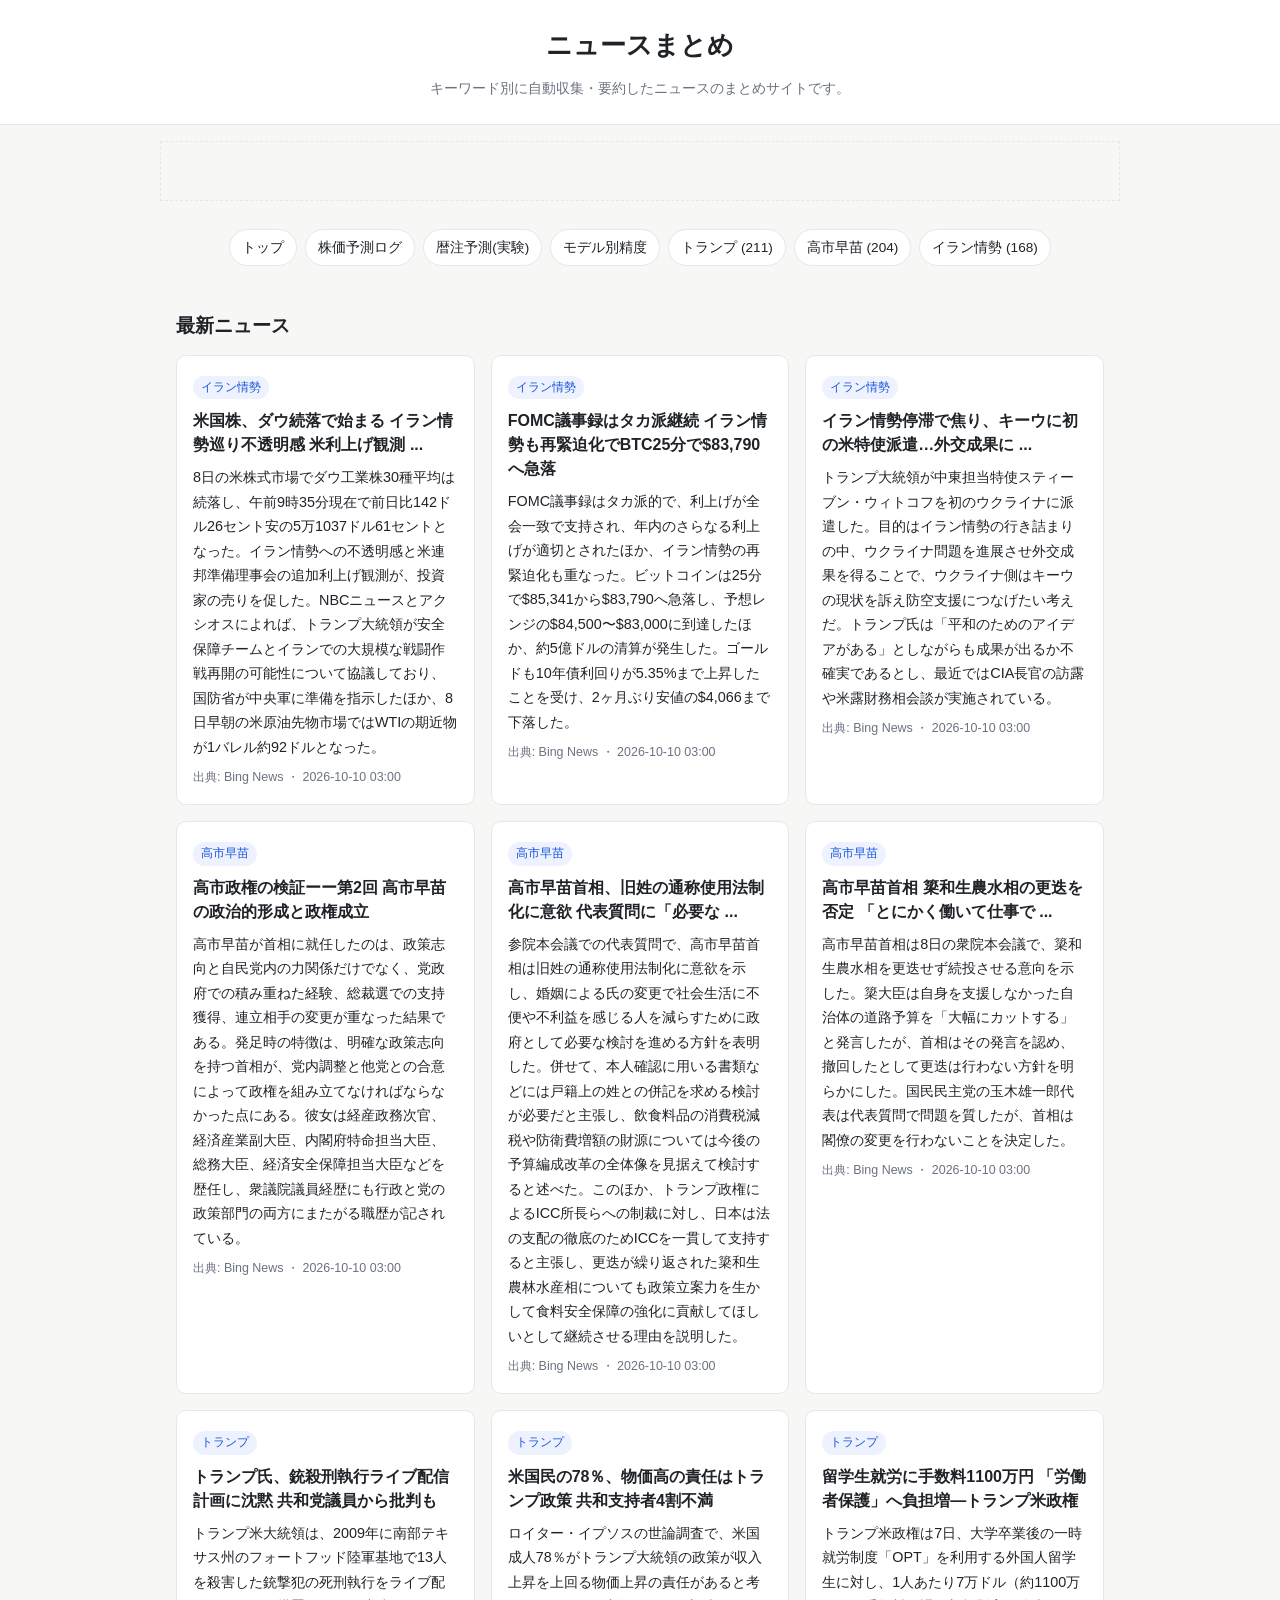
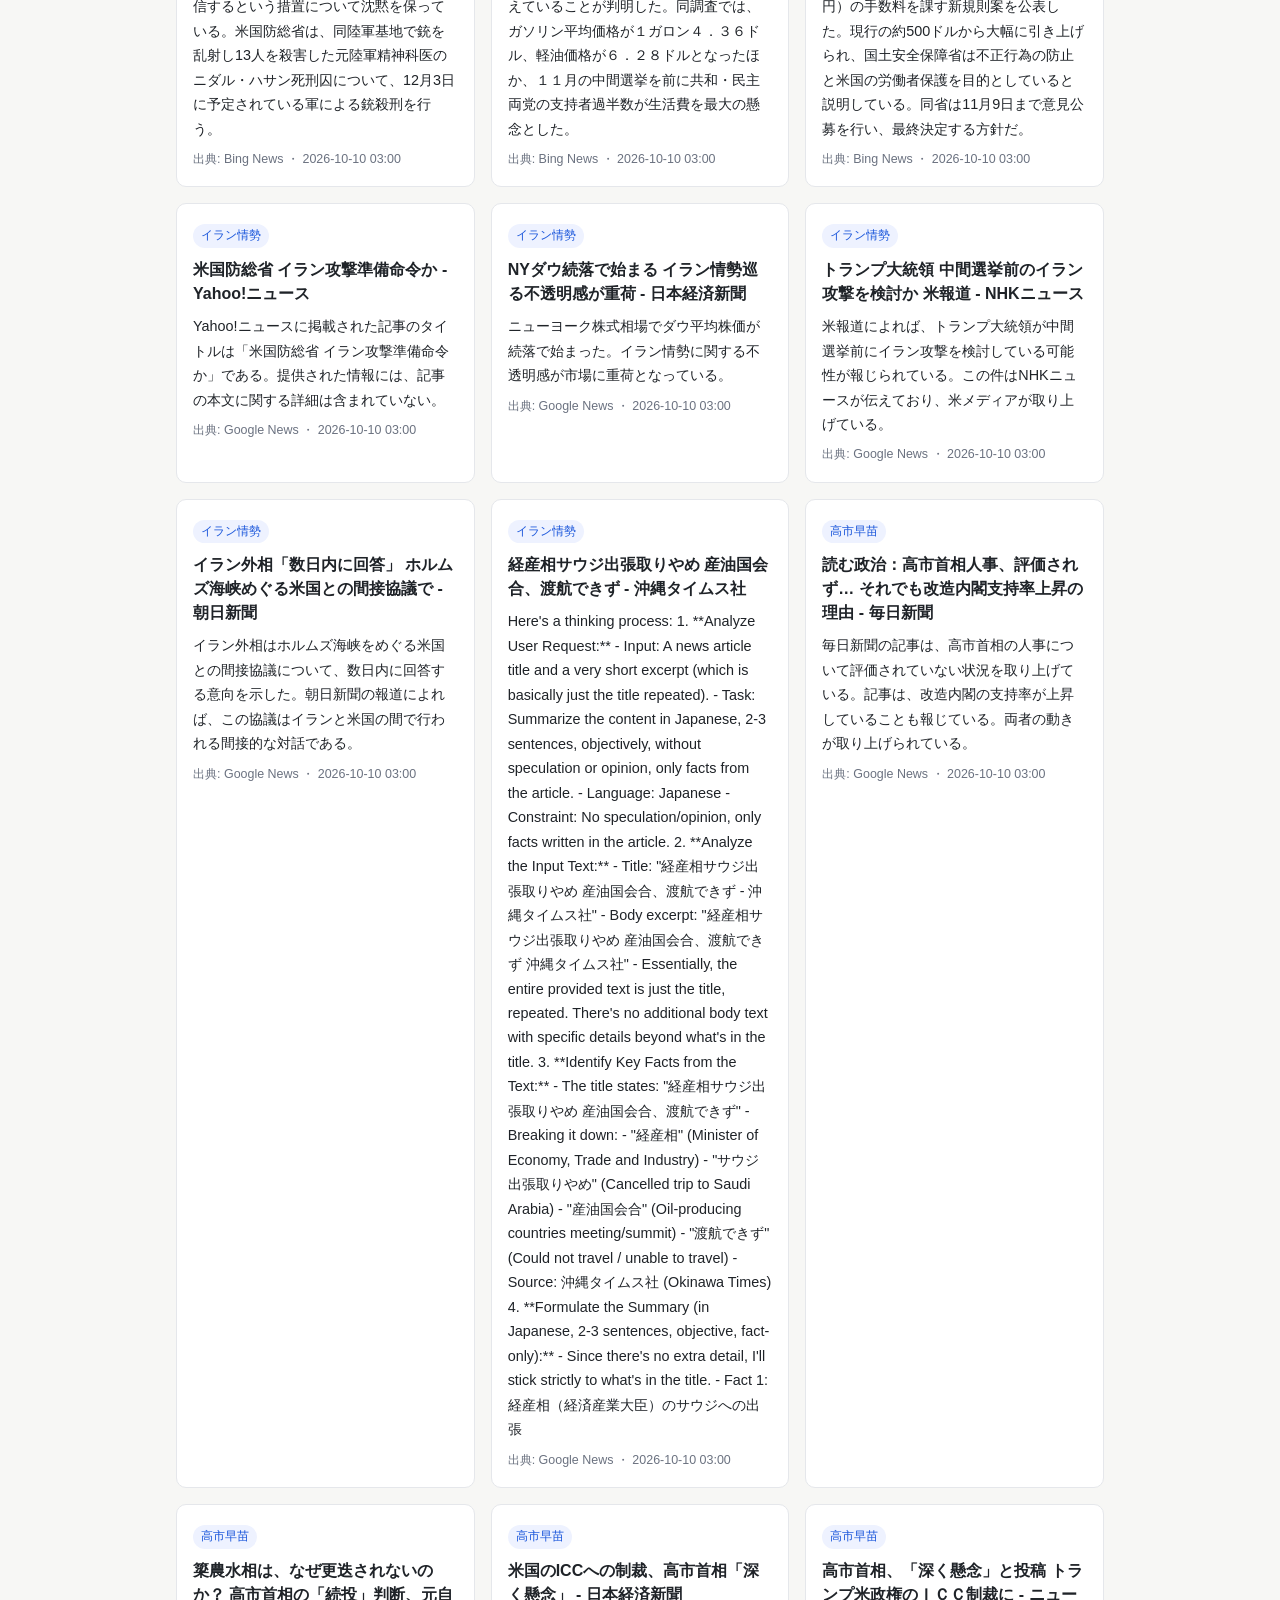
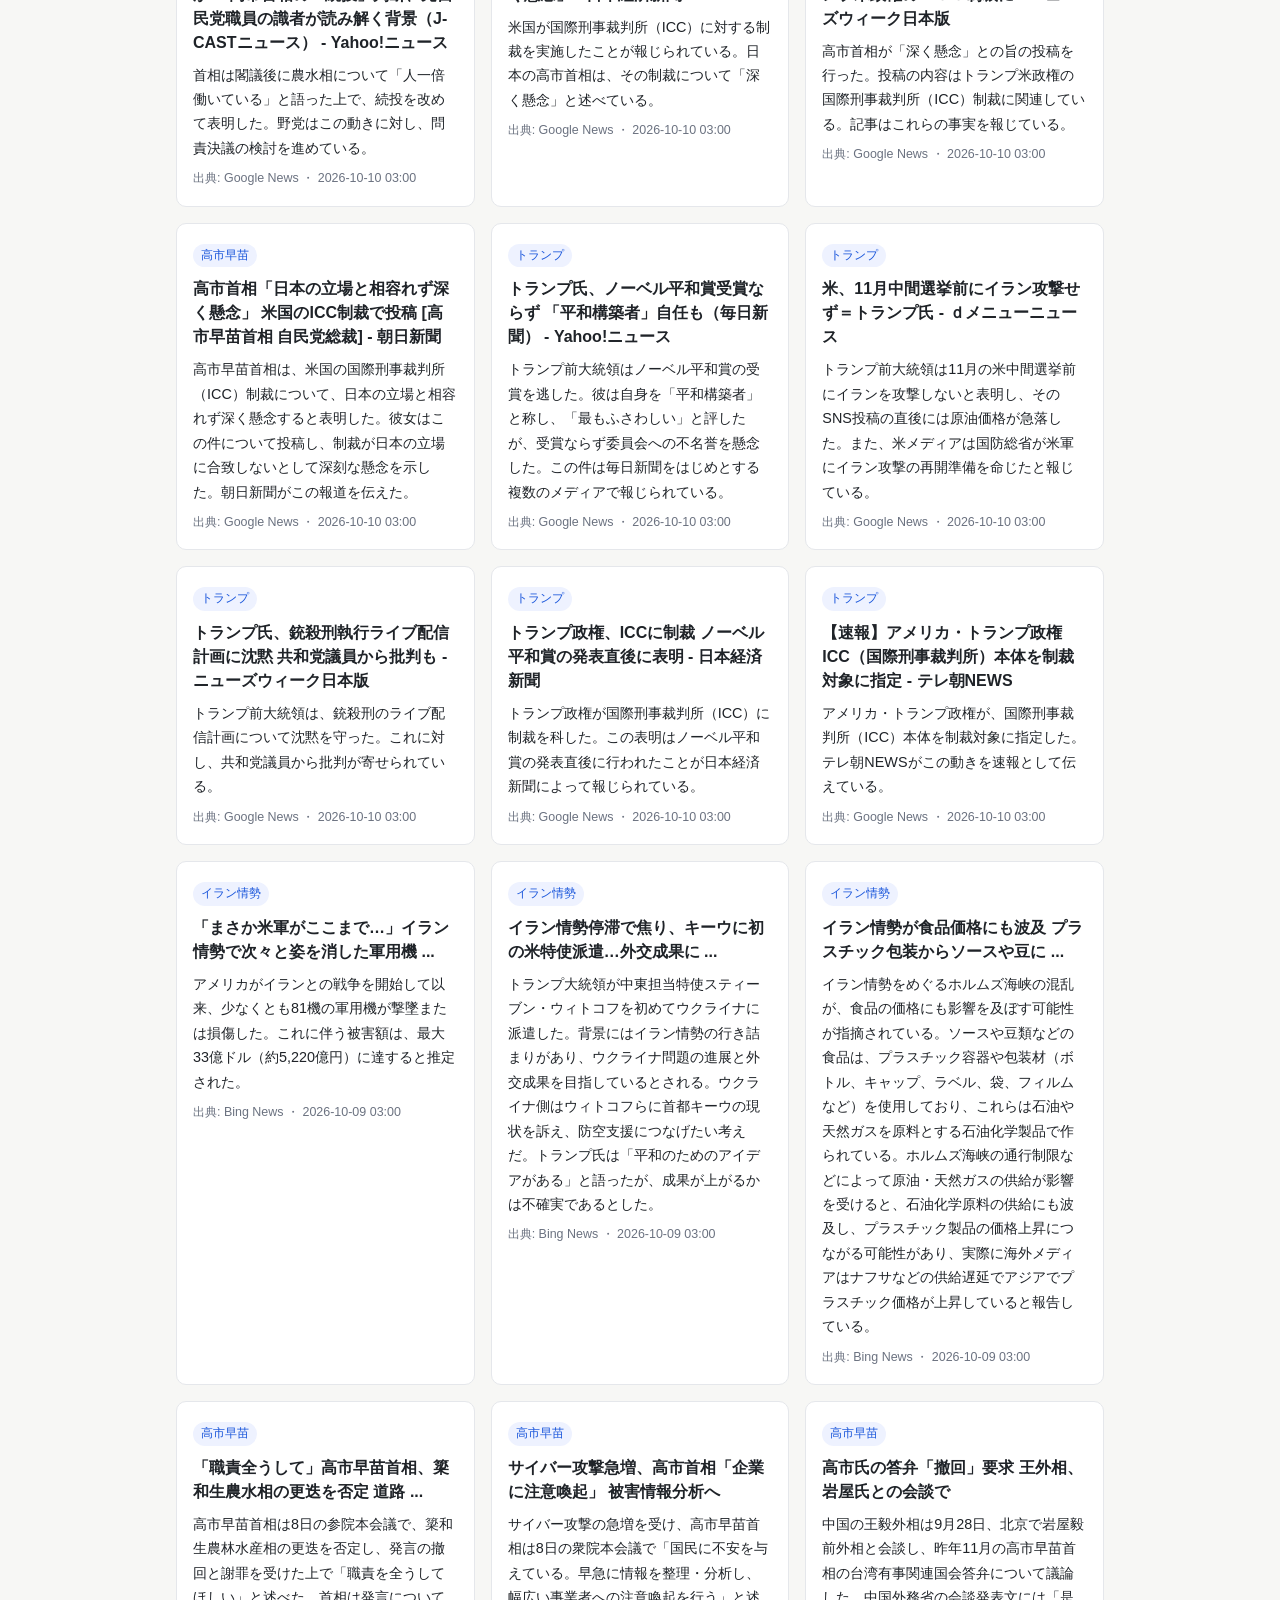
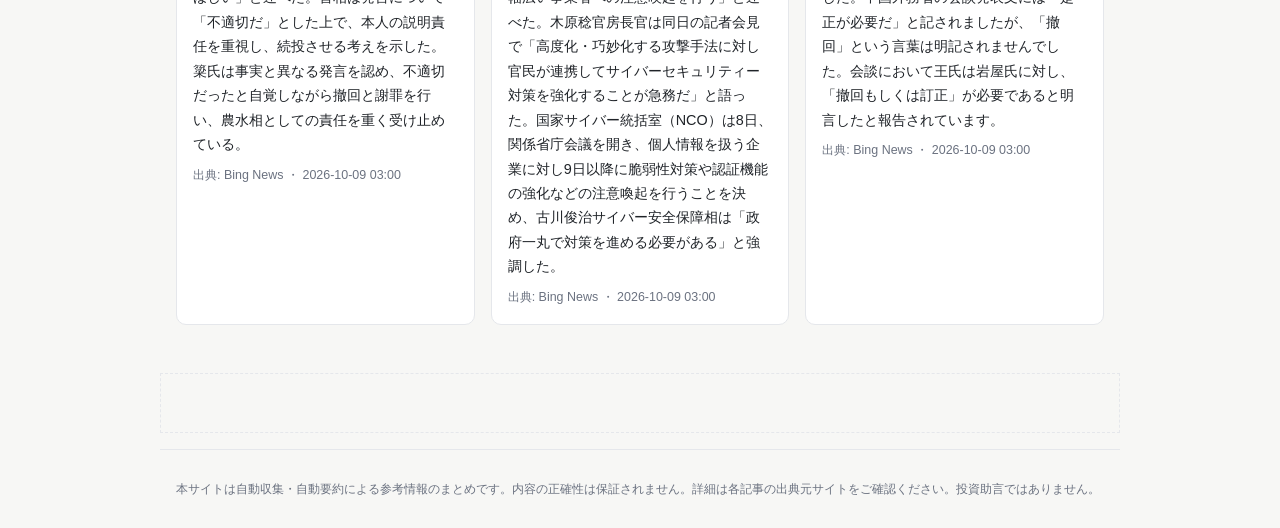
==== commit f09fee2b: "Automated update 2026/10/10  3:45:09.58" ====
--- a/docs/index.html
+++ b/docs/index.html
@@ -17,9 +17,9 @@
 <a href="predictions.html">株価予測ログ</a>
 <a href="calendar.html">暦注予測(実験)</a>
 <a href="models.html">モデル別精度</a>
-<a href="keywords/トランプ.html">トランプ (203)</a>
-<a href="keywords/高市早苗.html">高市早苗 (196)</a>
-<a href="keywords/イラン情勢.html">イラン情勢 (164)</a></nav>
+<a href="keywords/トランプ.html">トランプ (211)</a>
+<a href="keywords/高市早苗.html">高市早苗 (204)</a>
+<a href="keywords/イラン情勢.html">イラン情勢 (168)</a></nav>
 <main>
 
     <section>
@@ -28,6 +28,198 @@
         
     <article class="card">
       <a class="card-tag" href="keywords/イラン情勢.html">イラン情勢</a>
+      <h3><a href="http://www.bing.com/news/apiclick.aspx?ref=FexRss&amp;aid=&amp;tid=6ac92baa66b340ee9bfb77de52931349&amp;url=https%3a%2f%2fwww.nikkei.com%2farticle%2fDGXZQOFL08ARP0Y6A001C2000000%2f&amp;c=7244263223116719730&amp;mkt=ja-jp" target="_blank" rel="noopener noreferrer nofollow">米国株、ダウ続落で始まる イラン情勢巡り不透明感 米利上げ観測 ...</a></h3>
+      <p class="card-summary">8日の米株式市場でダウ工業株30種平均は続落し、午前9時35分現在で前日比142ドル26セント安の5万1037ドル61セントとなった。イラン情勢への不透明感と米連邦準備理事会の追加利上げ観測が、投資家の売りを促した。NBCニュースとアクシオスによれば、トランプ大統領が安全保障チームとイランでの大規模な戦闘作戦再開の可能性について協議しており、国防省が中央軍に準備を指示したほか、8日早朝の米原油先物市場ではWTIの期近物が1バレル約92ドルとなった。</p>
+      <p class="card-meta">出典: Bing News ・ 2026-10-10 03:00</p>
+    </article>
+
+    <article class="card">
+      <a class="card-tag" href="keywords/イラン情勢.html">イラン情勢</a>
+      <h3><a href="http://www.bing.com/news/apiclick.aspx?ref=FexRss&amp;aid=&amp;tid=6ac92baa66b340ee9bfb77de52931349&amp;url=https%3a%2f%2fnote.com%2fnakamasa_jp%2fn%2fn067eb1352e20&amp;c=13666060185639115344&amp;mkt=ja-jp" target="_blank" rel="noopener noreferrer nofollow">FOMC議事録はタカ派継続 イラン情勢も再緊迫化でBTC25分で$83,790へ急落</a></h3>
+      <p class="card-summary">FOMC議事録はタカ派的で、利上げが全会一致で支持され、年内のさらなる利上げが適切とされたほか、イラン情勢の再緊迫化も重なった。ビットコインは25分で$85,341から$83,790へ急落し、予想レンジの$84,500〜$83,000に到達したほか、約5億ドルの清算が発生した。ゴールドも10年債利回りが5.35%まで上昇したことを受け、2ヶ月ぶり安値の$4,066まで下落した。</p>
+      <p class="card-meta">出典: Bing News ・ 2026-10-10 03:00</p>
+    </article>
+
+    <article class="card">
+      <a class="card-tag" href="keywords/イラン情勢.html">イラン情勢</a>
+      <h3><a href="http://www.bing.com/news/apiclick.aspx?ref=FexRss&amp;aid=&amp;tid=6ac92baa66b340ee9bfb77de52931349&amp;url=https%3a%2f%2fwww.yomiuri.co.jp%2fworld%2f20260907-GYT1T00025%2f&amp;c=2833800842900821918&amp;mkt=ja-jp" target="_blank" rel="noopener noreferrer nofollow">イラン情勢停滞で焦り、キーウに初の米特使派遣…外交成果に ...</a></h3>
+      <p class="card-summary">トランプ大統領が中東担当特使スティーブン・ウィトコフを初のウクライナに派遣した。目的はイラン情勢の行き詰まりの中、ウクライナ問題を進展させ外交成果を得ることで、ウクライナ側はキーウの現状を訴え防空支援につなげたい考えだ。トランプ氏は「平和のためのアイデアがある」としながらも成果が出るか不確実であるとし、最近ではCIA長官の訪露や米露財務相会談が実施されている。</p>
+      <p class="card-meta">出典: Bing News ・ 2026-10-10 03:00</p>
+    </article>
+
+    <article class="card">
+      <a class="card-tag" href="keywords/高市早苗.html">高市早苗</a>
+      <h3><a href="http://www.bing.com/news/apiclick.aspx?ref=FexRss&amp;aid=&amp;tid=6ac92ba982e44ecb9c1157fbd1030851&amp;url=https%3a%2f%2fnote.com%2fajpw_tk_kw%2fn%2fnf2c49374126b&amp;c=3415349762629379529&amp;mkt=ja-jp" target="_blank" rel="noopener noreferrer nofollow">高市政権の検証ーー第2回 高市早苗の政治的形成と政権成立</a></h3>
+      <p class="card-summary">高市早苗が首相に就任したのは、政策志向と自民党内の力関係だけでなく、党政府での積み重ねた経験、総裁選での支持獲得、連立相手の変更が重なった結果である。発足時の特徴は、明確な政策志向を持つ首相が、党内調整と他党との合意によって政権を組み立てなければならなかった点にある。彼女は経産政務次官、経済産業副大臣、内閣府特命担当大臣、総務大臣、経済安全保障担当大臣などを歴任し、衆議院議員経歴にも行政と党の政策部門の両方にまたがる職歴が記されている。</p>
+      <p class="card-meta">出典: Bing News ・ 2026-10-10 03:00</p>
+    </article>
+
+    <article class="card">
+      <a class="card-tag" href="keywords/高市早苗.html">高市早苗</a>
+      <h3><a href="http://www.bing.com/news/apiclick.aspx?ref=FexRss&amp;aid=&amp;tid=6ac92ba982e44ecb9c1157fbd1030851&amp;url=https%3a%2f%2fwww.sankei.com%2farticle%2f20261009-XYJQB6WLAFKODM5HH3IBPKVP7I%2f&amp;c=14960312270856733243&amp;mkt=ja-jp" target="_blank" rel="noopener noreferrer nofollow">高市早苗首相、旧姓の通称使用法制化に意欲 代表質問に「必要な ...</a></h3>
+      <p class="card-summary">参院本会議での代表質問で、高市早苗首相は旧姓の通称使用法制化に意欲を示し、婚姻による氏の変更で社会生活に不便や不利益を感じる人を減らすために政府として必要な検討を進める方針を表明した。併せて、本人確認に用いる書類などには戸籍上の姓との併記を求める検討が必要だと主張し、飲食料品の消費税減税や防衛費増額の財源については今後の予算編成改革の全体像を見据えて検討すると述べた。このほか、トランプ政権によるICC所長らへの制裁に対し、日本は法の支配の徹底のためICCを一貫して支持すると主張し、更迭が繰り返された簗和生農林水産相についても政策立案力を生かして食料安全保障の強化に貢献してほしいとして継続させる理由を説明した。</p>
+      <p class="card-meta">出典: Bing News ・ 2026-10-10 03:00</p>
+    </article>
+
+    <article class="card">
+      <a class="card-tag" href="keywords/高市早苗.html">高市早苗</a>
+      <h3><a href="http://www.bing.com/news/apiclick.aspx?ref=FexRss&amp;aid=&amp;tid=6ac92ba982e44ecb9c1157fbd1030851&amp;url=https%3a%2f%2fwww.msn.com%2fja-jp%2fnews%2fother%2f%25E9%25AB%2598%25E5%25B8%2582%25E6%2597%25A9%25E8%258B%2597%25E9%25A6%2596%25E7%259B%25B8-%25E7%25B0%2597%25E5%2592%258C%25E7%2594%259F%25E8%25BE%25B2%25E6%25B0%25B4%25E7%259B%25B8%25E3%2581%25AE%25E6%259B%25B4%25E8%25BF%25AD%25E3%2582%2592%25E5%2590%25A6%25E5%25AE%259A-%25E3%2581%25A8%25E3%2581%25AB%25E3%2581%258B%25E3%2581%258F%25E5%2583%258D%25E3%2581%2584%25E3%2581%25A6%25E4%25BB%2595%25E4%25BA%258B%25E3%2581%25A7%25E8%25BF%2594%25E3%2581%259B-%25E3%2581%25A8%25E7%25B6%259A%25E6%258A%2595%25E3%2581%25AE%25E6%2584%258F%25E5%2590%2591%25E7%25A4%25BA%25E3%2581%2599%2far-AA2dO0tr&amp;c=2853633073073224588&amp;mkt=ja-jp" target="_blank" rel="noopener noreferrer nofollow">高市早苗首相 簗和生農水相の更迭を否定 「とにかく働いて仕事で ...</a></h3>
+      <p class="card-summary">高市早苗首相は8日の衆院本会議で、簗和生農水相を更迭せず続投させる意向を示した。簗大臣は自身を支援しなかった自治体の道路予算を「大幅にカットする」と発言したが、首相はその発言を認め、撤回したとして更迭は行わない方針を明らかにした。国民民主党の玉木雄一郎代表は代表質問で問題を質したが、首相は閣僚の変更を行わないことを決定した。</p>
+      <p class="card-meta">出典: Bing News ・ 2026-10-10 03:00</p>
+    </article>
+
+    <article class="card">
+      <a class="card-tag" href="keywords/トランプ.html">トランプ</a>
+      <h3><a href="http://www.bing.com/news/apiclick.aspx?ref=FexRss&amp;aid=&amp;tid=6ac92ba7e70e4d69b4a6cb343f238b44&amp;url=https%3a%2f%2fwww.msn.com%2fja-jp%2fnews%2fworld%2f%25E3%2583%2588%25E3%2583%25A9%25E3%2583%25B3%25E3%2583%2597%25E6%25B0%258F-%25E9%258A%2583%25E6%25AE%25BA%25E5%2588%2591%25E5%259F%25B7%25E8%25A1%258C%25E3%2583%25A9%25E3%2582%25A4%25E3%2583%2596%25E9%2585%258D%25E4%25BF%25A1%25E8%25A8%2588%25E7%2594%25BB%25E3%2581%25AB%25E6%25B2%2588%25E9%25BB%2599-%25E5%2585%25B1%25E5%2592%258C%25E5%2585%259A%25E8%25AD%25B0%25E5%2593%25A1%25E3%2581%258B%25E3%2582%2589%25E6%2589%25B9%25E5%2588%25A4%25E3%2582%2582%2far-AA2dUPUx&amp;c=8176844967439205577&amp;mkt=ja-jp" target="_blank" rel="noopener noreferrer nofollow">トランプ氏、銃殺刑執行ライブ配信計画に沈黙 共和党議員から批判も</a></h3>
+      <p class="card-summary">トランプ米大統領は、2009年に南部テキサス州のフォートフッド陸軍基地で13人を殺害した銃撃犯の死刑執行をライブ配信するという措置について沈黙を保っている。米国防総省は、同陸軍基地で銃を乱射し13人を殺害した元陸軍精神科医のニダル・ハサン死刑囚について、12月3日に予定されている軍による銃殺刑を行う。</p>
+      <p class="card-meta">出典: Bing News ・ 2026-10-10 03:00</p>
+    </article>
+
+    <article class="card">
+      <a class="card-tag" href="keywords/トランプ.html">トランプ</a>
+      <h3><a href="http://www.bing.com/news/apiclick.aspx?ref=FexRss&amp;aid=&amp;tid=6ac92ba7e70e4d69b4a6cb343f238b44&amp;url=https%3a%2f%2fwww.newsweekjapan.jp%2farticles%2f-%2f336537%3fdisplay%3db&amp;c=10357372021576775062&amp;mkt=ja-jp" target="_blank" rel="noopener noreferrer nofollow">米国民の78％、物価高の責任はトランプ政策 共和支持者4割不満</a></h3>
+      <p class="card-summary">ロイター・イプソスの世論調査で、米国成人78％がトランプ大統領の政策が収入上昇を上回る物価上昇の責任があると考えていることが判明した。同調査では、ガソリン平均価格が１ガロン４．３６ドル、軽油価格が６．２８ドルとなったほか、１１月の中間選挙を前に共和・民主両党の支持者過半数が生活費を最大の懸念とした。</p>
+      <p class="card-meta">出典: Bing News ・ 2026-10-10 03:00</p>
+    </article>
+
+    <article class="card">
+      <a class="card-tag" href="keywords/トランプ.html">トランプ</a>
+      <h3><a href="http://www.bing.com/news/apiclick.aspx?ref=FexRss&amp;aid=&amp;tid=6ac92ba7e70e4d69b4a6cb343f238b44&amp;url=https%3a%2f%2fwww.jiji.com%2fjc%2farticle%3fk%3d2026100900235%26g%3dint&amp;c=366326773312919974&amp;mkt=ja-jp" target="_blank" rel="noopener noreferrer nofollow">留学生就労に手数料1100万円 「労働者保護」へ負担増―トランプ米政権</a></h3>
+      <p class="card-summary">トランプ米政権は7日、大学卒業後の一時就労制度「OPT」を利用する外国人留学生に対し、1人あたり7万ドル（約1100万円）の手数料を課す新規則案を公表した。現行の約500ドルから大幅に引き上げられ、国土安全保障省は不正行為の防止と米国の労働者保護を目的としていると説明している。同省は11月9日まで意見公募を行い、最終決定する方針だ。</p>
+      <p class="card-meta">出典: Bing News ・ 2026-10-10 03:00</p>
+    </article>
+
+    <article class="card">
+      <a class="card-tag" href="keywords/イラン情勢.html">イラン情勢</a>
+      <h3><a href="https://news.google.com/rss/articles/CBMiUEFVX3lxTE1kRW85WHpCRWRPNWVwTHNPeW1qV2pUUC1vR0NSenMtMTkzM0xweGR1cF9jbmpHbnQyOU02UWFFS0VkTnhoRTAybTBlWXY5eUpp?oc=5" target="_blank" rel="noopener noreferrer nofollow">米国防総省 イラン攻撃準備命令か - Yahoo!ニュース</a></h3>
+      <p class="card-summary">Yahoo!ニュースに掲載された記事のタイトルは「米国防総省 イラン攻撃準備命令か」である。提供された情報には、記事の本文に関する詳細は含まれていない。</p>
+      <p class="card-meta">出典: Google News ・ 2026-10-10 03:00</p>
+    </article>
+
+    <article class="card">
+      <a class="card-tag" href="keywords/イラン情勢.html">イラン情勢</a>
+      <h3><a href="https://news.google.com/rss/articles/CBMibEFVX3lxTFBJaEZtQ2lLT3BIZjlEZGJjbkQySTVRcTdSdjRPVzRfcW42UjBrRmdSbXYtVjZUUFVTRnRHOUplTHlsRGFsUEpZUllXblpybk5jeFNYLVotbF94d2xjcDVUcFlCQlE0TjRmazVueg?oc=5" target="_blank" rel="noopener noreferrer nofollow">NYダウ続落で始まる イラン情勢巡る不透明感が重荷 - 日本経済新聞</a></h3>
+      <p class="card-summary">ニューヨーク株式相場でダウ平均株価が続落で始まった。イラン情勢に関する不透明感が市場に重荷となっている。</p>
+      <p class="card-meta">出典: Google News ・ 2026-10-10 03:00</p>
+    </article>
+
+    <article class="card">
+      <a class="card-tag" href="keywords/イラン情勢.html">イラン情勢</a>
+      <h3><a href="https://news.google.com/rss/articles/CBMiX0FVX3lxTFBaTUJqQjF3MndWUWhmOEwzSE1oeHdMcUNBNWh6R21VWU1SSUJiZFZ0Qmx4WlF3TW9KX0loaTM0NGI1aHduNVNyeXBvSHRFLVJfQ2o5VGZIOUFjMUNrd3JR?oc=5" target="_blank" rel="noopener noreferrer nofollow">トランプ大統領 中間選挙前のイラン攻撃を検討か 米報道 - NHKニュース</a></h3>
+      <p class="card-summary">米報道によれば、トランプ大統領が中間選挙前にイラン攻撃を検討している可能性が報じられている。この件はNHKニュースが伝えており、米メディアが取り上げている。</p>
+      <p class="card-meta">出典: Google News ・ 2026-10-10 03:00</p>
+    </article>
+
+    <article class="card">
+      <a class="card-tag" href="keywords/イラン情勢.html">イラン情勢</a>
+      <h3><a href="https://news.google.com/rss/articles/CBMiZ0FVX3lxTE9wSlJPcUlaQnlOcUFXU096bUMtekhVcTVUTjFaUHJNTEhhZTBsaWs2SUU4T2RESVR0aHlweDdKOWtHWW5uOHphNzVwZ0RtdlRIcTQybXpNWGdBbkpDQ0cxek0tSV9NN00?oc=5" target="_blank" rel="noopener noreferrer nofollow">イラン外相「数日内に回答」 ホルムズ海峡めぐる米国との間接協議で - 朝日新聞</a></h3>
+      <p class="card-summary">イラン外相はホルムズ海峡をめぐる米国との間接協議について、数日内に回答する意向を示した。朝日新聞の報道によれば、この協議はイランと米国の間で行われる間接的な対話である。</p>
+      <p class="card-meta">出典: Google News ・ 2026-10-10 03:00</p>
+    </article>
+
+    <article class="card">
+      <a class="card-tag" href="keywords/イラン情勢.html">イラン情勢</a>
+      <h3><a href="https://news.google.com/rss/articles/CBMiXkFVX3lxTE1jOXNVQnY0dmZuMWR2TjAtb0xSSUdaMktqTzBndmQ4VTM2aC1pR2ZJb3lLR2hESWNTVnJvM1I4Y1pBellROTBNOGhldi1nWUlSMVVudTcwMG03ZGdnUWc?oc=5" target="_blank" rel="noopener noreferrer nofollow">経産相サウジ出張取りやめ 産油国会合、渡航できず - 沖縄タイムス社</a></h3>
+      <p class="card-summary">Here&#x27;s a thinking process:
+
+1.  **Analyze User Request:**
+   - Input: A news article title and a very short excerpt (which is basically just the title repeated).
+   - Task: Summarize the content in Japanese, 2-3 sentences, objectively, without speculation or opinion, only facts from the article.
+   - Language: Japanese
+   - Constraint: No speculation/opinion, only facts written in the article.
+
+2.  **Analyze the Input Text:**
+   - Title: &quot;経産相サウジ出張取りやめ 産油国会合、渡航できず - 沖縄タイムス社&quot;
+   - Body excerpt: &quot;経産相サウジ出張取りやめ 産油国会合、渡航できず 沖縄タイムス社&quot;
+   - Essentially, the entire provided text is just the title, repeated. There&#x27;s no additional body text with specific details beyond what&#x27;s in the title.
+
+3.  **Identify Key Facts from the Text:**
+   - The title states: &quot;経産相サウジ出張取りやめ 産油国会合、渡航できず&quot;
+   - Breaking it down:
+     - &quot;経産相&quot; (Minister of Economy, Trade and Industry)
+     - &quot;サウジ出張取りやめ&quot; (Cancelled trip to Saudi Arabia)
+     - &quot;産油国会合&quot; (Oil-producing countries meeting/summit)
+     - &quot;渡航できず&quot; (Could not travel / unable to travel)
+   - Source: 沖縄タイムス社 (Okinawa Times)
+
+4.  **Formulate the Summary (in Japanese, 2-3 sentences, objective, fact-only):**
+   - Since there&#x27;s no extra detail, I&#x27;ll stick strictly to what&#x27;s in the title.
+   - Fact 1: 経産相（経済産業大臣）のサウジへの出張</p>
+      <p class="card-meta">出典: Google News ・ 2026-10-10 03:00</p>
+    </article>
+
+    <article class="card">
+      <a class="card-tag" href="keywords/高市早苗.html">高市早苗</a>
+      <h3><a href="https://news.google.com/rss/articles/CBMiaEFVX3lxTE52YXpyWDc3MUx0MlVBaWdKMDBDY3pqbVBpMzVzZGRxMURHbHVhd1piaXczdUpic2lBRWhJWnEtZTJoanNHajhBblZ4Q1k2dDZ1a3llLTEydHVUWmVjVDg4NXZJMEZmTWlu?oc=5" target="_blank" rel="noopener noreferrer nofollow">読む政治：高市首相人事、評価されず… それでも改造内閣支持率上昇の理由 - 毎日新聞</a></h3>
+      <p class="card-summary">毎日新聞の記事は、高市首相の人事について評価されていない状況を取り上げている。記事は、改造内閣の支持率が上昇していることも報じている。両者の動きが取り上げられている。</p>
+      <p class="card-meta">出典: Google News ・ 2026-10-10 03:00</p>
+    </article>
+
+    <article class="card">
+      <a class="card-tag" href="keywords/高市早苗.html">高市早苗</a>
+      <h3><a href="https://news.google.com/rss/articles/CBMif0FVX3lxTE1iT291UzNtb0NYdHgxdGRER21ySlBqVGo2LWdpcHFtR2dnZ0l1QkkyNldyaW1LUmZQbDJ3VTdXRU9xb0hvc1BVODhMOUd5NE8wSEZzY1FqN3dCVHRJNkZHS0gxbUM4SjhaeXhmSXJFVHJvc3E1M1pjSXV6cWhiNkU?oc=5" target="_blank" rel="noopener noreferrer nofollow">簗農水相は、なぜ更迭されないのか？ 高市首相の「続投」判断、元自民党職員の識者が読み解く背景（J-CASTニュース） - Yahoo!ニュース</a></h3>
+      <p class="card-summary">首相は閣議後に農水相について「人一倍働いている」と語った上で、続投を改めて表明した。野党はこの動きに対し、問責決議の検討を進めている。</p>
+      <p class="card-meta">出典: Google News ・ 2026-10-10 03:00</p>
+    </article>
+
+    <article class="card">
+      <a class="card-tag" href="keywords/高市早苗.html">高市早苗</a>
+      <h3><a href="https://news.google.com/rss/articles/CBMibEFVX3lxTE96V3VwcXJFSEVqRFl0SUR0X2VPWlFfODF0WDFwZVI4Yi1WMzlLS1RiWDFzR3J3clNHelN3cHp4c05rYlFMYUt5RmVUTjh5eW1ub2dYbnlRY2dTN01uX0Rtai1uRVZCcHFUclVYQw?oc=5" target="_blank" rel="noopener noreferrer nofollow">米国のICCへの制裁、高市首相「深く懸念」 - 日本経済新聞</a></h3>
+      <p class="card-summary">米国が国際刑事裁判所（ICC）に対する制裁を実施したことが報じられている。日本の高市首相は、その制裁について「深く懸念」と述べている。</p>
+      <p class="card-meta">出典: Google News ・ 2026-10-10 03:00</p>
+    </article>
+
+    <article class="card">
+      <a class="card-tag" href="keywords/高市早苗.html">高市早苗</a>
+      <h3><a href="https://news.google.com/rss/articles/CBMiWkFVX3lxTE42M0JwWkJ2THZZMFlZZjAyMS1OY0JGYU1IVEt6T25xT3dVMWdObnNwam9UbWRUWWdGS1AxM3RRS0RHMUFCOG1MUkFYTGM0MUJJdWZGdGxuem9oZw?oc=5" target="_blank" rel="noopener noreferrer nofollow">高市首相、「深く懸念」と投稿 トランプ米政権のＩＣＣ制裁に - ニューズウィーク日本版</a></h3>
+      <p class="card-summary">高市首相が「深く懸念」との旨の投稿を行った。投稿の内容はトランプ米政権の国際刑事裁判所（ICC）制裁に関連している。記事はこれらの事実を報じている。</p>
+      <p class="card-meta">出典: Google News ・ 2026-10-10 03:00</p>
+    </article>
+
+    <article class="card">
+      <a class="card-tag" href="keywords/高市早苗.html">高市早苗</a>
+      <h3><a href="https://news.google.com/rss/articles/CBMijwFBVV95cUxObE1zbGdjY3pFN2E3Y29rZ2trRDFUN3czLWM5Vjl3LUpLUExpdEt0bUpwUkhpdlNIQ1FST3NMZ2NaWEJCY3VsNTZmYVllTDNIbXBUQkVmWi1qcmIzS3kwb194YjBscGREMEJoVmZaeTMzM1pjN3FRY0NfRXdXTTBZM1RYazQyZGJza1ZfLVpUQQ?oc=5" target="_blank" rel="noopener noreferrer nofollow">高市首相「日本の立場と相容れず深く懸念」 米国のICC制裁で投稿 [高市早苗首相 自民党総裁] - 朝日新聞</a></h3>
+      <p class="card-summary">高市早苗首相は、米国の国際刑事裁判所（ICC）制裁について、日本の立場と相容れず深く懸念すると表明した。彼女はこの件について投稿し、制裁が日本の立場に合致しないとして深刻な懸念を示した。朝日新聞がこの報道を伝えた。</p>
+      <p class="card-meta">出典: Google News ・ 2026-10-10 03:00</p>
+    </article>
+
+    <article class="card">
+      <a class="card-tag" href="keywords/トランプ.html">トランプ</a>
+      <h3><a href="https://news.google.com/rss/articles/CBMif0FVX3lxTE9Ia0ptSjl5ZDhZRzVqWXBnSkwzZXIzSXBUaGw2T3hSMFF4NU5wSl9mTm9MVmwyVjRGVE1wbTJqUVhteG5ONm9RZmVuX2NCMlVBY1dhVGt4V3ZPYURUVW13dklpMm5YNFNZaW4zSGcyNmJuakRmSXZkaFVwZjRBQUU?oc=5" target="_blank" rel="noopener noreferrer nofollow">トランプ氏、ノーベル平和賞受賞ならず 「平和構築者」自任も（毎日新聞） - Yahoo!ニュース</a></h3>
+      <p class="card-summary">トランプ前大統領はノーベル平和賞の受賞を逃した。彼は自身を「平和構築者」と称し、「最もふさわしい」と評したが、受賞ならず委員会への不名誉を懸念した。この件は毎日新聞をはじめとする複数のメディアで報じられている。</p>
+      <p class="card-meta">出典: Google News ・ 2026-10-10 03:00</p>
+    </article>
+
+    <article class="card">
+      <a class="card-tag" href="keywords/トランプ.html">トランプ</a>
+      <h3><a href="https://news.google.com/rss/articles/[base64]?oc=5" target="_blank" rel="noopener noreferrer nofollow">米、11月中間選挙前にイラン攻撃せず＝トランプ氏 - ｄメニューニュース</a></h3>
+      <p class="card-summary">トランプ前大統領は11月の米中間選挙前にイランを攻撃しないと表明し、そのSNS投稿の直後には原油価格が急落した。また、米メディアは国防総省が米軍にイラン攻撃の再開準備を命じたと報じている。</p>
+      <p class="card-meta">出典: Google News ・ 2026-10-10 03:00</p>
+    </article>
+
+    <article class="card">
+      <a class="card-tag" href="keywords/トランプ.html">トランプ</a>
+      <h3><a href="https://news.google.com/rss/articles/CBMiWkFVX3lxTE9qNnlBVXlJTmMyOWY3WDBnOGZ0ZXRZTGZFYWhTVVFBQXliazZnS016Q0wzQXd2VWdPYWdOdVdLUTBsZHBuQ3ptRW4zRGVDVW5PWFdScU1VN2lMdw?oc=5" target="_blank" rel="noopener noreferrer nofollow">トランプ氏、銃殺刑執行ライブ配信計画に沈黙 共和党議員から批判も - ニューズウィーク日本版</a></h3>
+      <p class="card-summary">トランプ前大統領は、銃殺刑のライブ配信計画について沈黙を守った。これに対し、共和党議員から批判が寄せられている。</p>
+      <p class="card-meta">出典: Google News ・ 2026-10-10 03:00</p>
+    </article>
+
+    <article class="card">
+      <a class="card-tag" href="keywords/トランプ.html">トランプ</a>
+      <h3><a href="https://news.google.com/rss/articles/CBMibEFVX3lxTE5IUlNEVjQ5Yk14YkRXMXJZbWI2djZJTFUzYktYUWNrN3ZNaHplWm5fZVotTU1CYjF3SDhzN2FXYVExRGtvOG92LURBZW55bTZKZ1BOUTBubkYyMW45OTItSGxGdGZreXUydmFhMQ?oc=5" target="_blank" rel="noopener noreferrer nofollow">トランプ政権、ICCに制裁 ノーベル平和賞の発表直後に表明 - 日本経済新聞</a></h3>
+      <p class="card-summary">トランプ政権が国際刑事裁判所（ICC）に制裁を科した。この表明はノーベル平和賞の発表直後に行われたことが日本経済新聞によって報じられている。</p>
+      <p class="card-meta">出典: Google News ・ 2026-10-10 03:00</p>
+    </article>
+
+    <article class="card">
+      <a class="card-tag" href="keywords/トランプ.html">トランプ</a>
+      <h3><a href="https://news.google.com/rss/articles/CBMiekFVX3lxTFBaVThGNVJQaE16OC1kblUwT3dRR3dxVU5IUkpGS0ZkeWJBWEsyRUw3WjB0SEJ5cTlZWi14MHl6WVZJUkEwcGF5ak8zVnRyQUJtVUpQV216X0ZUdFgtOTJFS3lhZXh1Yk1RbEdVdVRYaHVEQmFnRnFOZHJB?oc=5" target="_blank" rel="noopener noreferrer nofollow">【速報】アメリカ・トランプ政権 ICC（国際刑事裁判所）本体を制裁対象に指定 - テレ朝NEWS</a></h3>
+      <p class="card-summary">アメリカ・トランプ政権が、国際刑事裁判所（ICC）本体を制裁対象に指定した。テレ朝NEWSがこの動きを速報として伝えている。</p>
+      <p class="card-meta">出典: Google News ・ 2026-10-10 03:00</p>
+    </article>
+
+    <article class="card">
+      <a class="card-tag" href="keywords/イラン情勢.html">イラン情勢</a>
       <h3><a href="http://www.bing.com/news/apiclick.aspx?ref=FexRss&amp;aid=&amp;tid=6ac7da2acc324d588770d6c03e845af3&amp;url=https%3a%2f%2fwww.msn.com%2fja-jp%2fnews%2fother%2f%25E3%2581%25BE%25E3%2581%2595%25E3%2581%258B%25E7%25B1%25B3%25E8%25BB%258D%25E3%2581%258C%25E3%2581%2593%25E3%2581%2593%25E3%2581%25BE%25E3%2581%25A7-%25E3%2582%25A4%25E3%2583%25A9%25E3%2583%25B3%25E6%2583%2585%25E5%258B%25A2%25E3%2581%25A7%25E6%25AC%25A1%25E3%2580%2585%25E3%2581%25A8%25E5%25A7%25BF%25E3%2582%2592%25E6%25B6%2588%25E3%2581%2597%25E3%2581%259F%25E8%25BB%258D%25E7%2594%25A8%25E6%25A9%259F-%25E3%2581%259D%25E3%2581%25AE%25E6%2595%25B0%25E3%2581%25A8%25E3%2581%25AF%2far-AA2dNxQ3&amp;c=4546151844370609856&amp;mkt=ja-jp" target="_blank" rel="noopener noreferrer nofollow">「まさか米軍がここまで…」イラン情勢で次々と姿を消した軍用機 ...</a></h3>
       <p class="card-summary">アメリカがイランとの戦争を開始して以来、少なくとも81機の軍用機が撃墜または損傷した。これに伴う被害額は、最大33億ドル（約5,220億円）に達すると推定された。</p>
       <p class="card-meta">出典: Bing News ・ 2026-10-09 03:00</p>
@@ -66,174 +258,6 @@
       <h3><a href="http://www.bing.com/news/apiclick.aspx?ref=FexRss&amp;aid=&amp;tid=6ac7da29239d4e47917430ae16ad04b8&amp;url=https%3a%2f%2fkumanichi.com%2farticles%2f2044617&amp;c=5287248766948659015&amp;mkt=ja-jp" target="_blank" rel="noopener noreferrer nofollow">高市氏の答弁「撤回」要求 王外相、岩屋氏との会談で</a></h3>
       <p class="card-summary">中国の王毅外相は9月28日、北京で岩屋毅前外相と会談し、昨年11月の高市早苗首相の台湾有事関連国会答弁について議論した。中国外務省の会談発表文には「是正が必要だ」と記されましたが、「撤回」という言葉は明記されませんでした。会談において王氏は岩屋氏に対し、「撤回もしくは訂正」が必要であると明言したと報告されています。</p>
       <p class="card-meta">出典: Bing News ・ 2026-10-09 03:00</p>
-    </article>
-
-    <article class="card">
-      <a class="card-tag" href="keywords/トランプ.html">トランプ</a>
-      <h3><a href="http://www.bing.com/news/apiclick.aspx?ref=FexRss&amp;aid=&amp;tid=6ac7da2756f948219c9fba0c3356bb2b&amp;url=https%3a%2f%2fwww.sankei.com%2farticle%2f20261008-IYQIJUYO6VOR7DUDY3JJZFBR3Y%2f&amp;c=9890948981701183447&amp;mkt=ja-jp" target="_blank" rel="noopener noreferrer nofollow">トランプ氏はノーベル平和賞受賞期待も「分からない」 「8つの ...</a></h3>
-      <p class="card-summary">トランプ大統領は自身が8つの戦争を解決し、何百万人もの命を救ったとしてノーベル平和賞受賞を主張し、受賞できなかった場合はノルウェー・ノーベル賞委員会にとって「大きな不名誉」になると述べた。同氏は受賞の可否について「分からない」としつつ、昨年は「誰もが私が受賞すべきだ」と期待したが、実際の受賞者はベネズエラの野党指導者マチャド氏だった。今年は国際刑事裁判所（ICC）が有力候補とされており、トランプ政権から圧力が受けている。</p>
-      <p class="card-meta">出典: Bing News ・ 2026-10-09 03:00</p>
-    </article>
-
-    <article class="card">
-      <a class="card-tag" href="keywords/トランプ.html">トランプ</a>
-      <h3><a href="http://www.bing.com/news/apiclick.aspx?ref=FexRss&amp;aid=&amp;tid=6ac7da2756f948219c9fba0c3356bb2b&amp;url=https%3a%2f%2fwww.sankei.com%2farticle%2f20261008-T4U6KDTTQVKTBHCMV46ZZJBF7E%2f&amp;c=12037486668685418429&amp;mkt=ja-jp" target="_blank" rel="noopener noreferrer nofollow">トランプ氏が自身のゴルフ場を大統領保養所に？ 「軍が提案」と ...</a></h3>
-      <p class="card-summary">トランプ前大統領は7日、フロリダ州のゴルフ場を大統領保養所とする考えを明らかにした。同施設は警備が容易なためシークレットサービスや米軍が提案したとされ、トランプ氏は土地の連邦政府提供を要請しているという。過去に安倍晋三元首相が同施設でトランプ氏とゴルフを行っていることが報告されている。</p>
-      <p class="card-meta">出典: Bing News ・ 2026-10-09 03:00</p>
-    </article>
-
-    <article class="card">
-      <a class="card-tag" href="keywords/トランプ.html">トランプ</a>
-      <h3><a href="http://www.bing.com/news/apiclick.aspx?ref=FexRss&amp;aid=&amp;tid=6ac7da2756f948219c9fba0c3356bb2b&amp;url=https%3a%2f%2fwww.msn.com%2fja-jp%2fnews%2fworld%2f%25E3%2583%2588%25E3%2583%25A9%25E3%2583%25B3%25E3%2583%2597%25E6%25B0%258F%25E6%2589%2580%25E6%259C%2589%25E3%2581%25AE%25E3%2582%25B4%25E3%2583%25AB%25E3%2583%2595%25E5%25A0%25B4%25E3%2581%25AE%25E4%25B8%2580%25E9%2583%25A8-%25E5%25A4%25A7%25E7%25B5%25B1%25E9%25A0%2598%25E4%25BF%259D%25E9%25A4%258A%25E5%259C%25B0%25E3%2581%25AB%25E8%25BB%25A2%25E7%2594%25A8%25E3%2581%2599%25E3%2582%258B%25E6%2584%258F%25E5%2590%2591-%25E8%25AD%25A6%25E8%25AD%25B7%25E9%259A%258A%25E3%2581%25AA%25E3%2581%25A9%25E3%2581%258C%25E3%2582%2582%25E3%2581%25A1%25E3%2581%258B%25E3%2581%2591%25E3%2581%25A6%25E3%2581%258D%25E3%2581%259F%25E3%2581%25A8%25E4%25B8%25BB%25E5%25BC%25B5%2far-AA2dOxqi&amp;c=16296730141183660855&amp;mkt=ja-jp" target="_blank" rel="noopener noreferrer nofollow">トランプ氏所有のゴルフ場の一部、大統領保養地に転用する意向…警護隊などがもちかけてきたと主張</a></h3>
-      <p class="card-summary">トランプ氏が所有するゴルフ場の一部について、大統領保養地への転用が意向であるとされる。警護隊などがこれをもちかけてきたという主張がある。</p>
-      <p class="card-meta">出典: Bing News ・ 2026-10-09 03:00</p>
-    </article>
-
-    <article class="card">
-      <a class="card-tag" href="keywords/イラン情勢.html">イラン情勢</a>
-      <h3><a href="https://news.google.com/rss/articles/CBMiUEFVX3lxTE1kRW85WHpCRWRPNWVwTHNPeW1qV2pUUC1vR0NSenMtMTkzM0xweGR1cF9jbmpHbnQyOU02UWFFS0VkTnhoRTAybTBlWXY5eUpp?oc=5" target="_blank" rel="noopener noreferrer nofollow">米国防総省 イラン攻撃準備命令か - Yahoo!ニュース</a></h3>
-      <p class="card-summary">Yahoo!ニュースに掲載された記事の見出しは「米国防総省 イラン攻撃準備命令か」となっている。この見出しは、米国防省とイラン、攻撃の準備に関する内容が記述されていると報じられている。なお、記事の詳細な本文は提示されていない。</p>
-      <p class="card-meta">出典: Google News ・ 2026-10-09 03:00</p>
-    </article>
-
-    <article class="card">
-      <a class="card-tag" href="keywords/イラン情勢.html">イラン情勢</a>
-      <h3><a href="https://news.google.com/rss/articles/CBMibEFVX3lxTFBJaEZtQ2lLT3BIZjlEZGJjbkQySTVRcTdSdjRPVzRfcW42UjBrRmdSbXYtVjZUUFVTRnRHOUplTHlsRGFsUEpZUllXblpybk5jeFNYLVotbF94d2xjcDVUcFlCQlE0TjRmazVueg?oc=5" target="_blank" rel="noopener noreferrer nofollow">NYダウ続落で始まる イラン情勢巡る不透明感が重荷 - 日本経済新聞</a></h3>
-      <p class="card-summary">NYダウは続落で始まった。イラン情勢に関する不透明感が重荷となっていると報じられている。</p>
-      <p class="card-meta">出典: Google News ・ 2026-10-09 03:00</p>
-    </article>
-
-    <article class="card">
-      <a class="card-tag" href="keywords/イラン情勢.html">イラン情勢</a>
-      <h3><a href="https://news.google.com/rss/articles/CBMiX0FVX3lxTFBaTUJqQjF3MndWUWhmOEwzSE1oeHdMcUNBNWh6R21VWU1SSUJiZFZ0Qmx4WlF3TW9KX0loaTM0NGI1aHduNVNyeXBvSHRFLVJfQ2o5VGZIOUFjMUNrd3JR?oc=5" target="_blank" rel="noopener noreferrer nofollow">トランプ大統領 中間選挙前のイラン攻撃を検討か 米報道 - NHKニュース</a></h3>
-      <p class="card-summary">NHKニュースは、米報道においてトランプ大統領が中間選挙前にイラン攻撃を検討していると報じていると伝えている。米メディアの報道に基づき、トランプ前大統領がイラン攻撃を検討しているという情報が伝えられている。</p>
-      <p class="card-meta">出典: Google News ・ 2026-10-09 03:00</p>
-    </article>
-
-    <article class="card">
-      <a class="card-tag" href="keywords/イラン情勢.html">イラン情勢</a>
-      <h3><a href="https://news.google.com/rss/articles/CBMiZ0FVX3lxTE9wSlJPcUlaQnlOcUFXU096bUMtekhVcTVUTjFaUHJNTEhhZTBsaWs2SUU4T2RESVR0aHlweDdKOWtHWW5uOHphNzVwZ0RtdlRIcTQybXpNWGdBbkpDQ0cxek0tSV9NN00?oc=5" target="_blank" rel="noopener noreferrer nofollow">イラン外相「数日内に回答」 ホルムズ海峡めぐる米国との間接協議で - 朝日新聞</a></h3>
-      <p class="card-summary">イラン外相は、ホルムズ海峡をめぐる米国との協議について、数日中に回答すると表明した。この協議は間接的なものであると報じられている。</p>
-      <p class="card-meta">出典: Google News ・ 2026-10-09 03:00</p>
-    </article>
-
-    <article class="card">
-      <a class="card-tag" href="keywords/イラン情勢.html">イラン情勢</a>
-      <h3><a href="https://news.google.com/rss/articles/CBMiXkFVX3lxTE9jcWRoVGUwN2ZnYnV4VkhGNS1lWHNvcS1GUDgyMDkxYlJnSm5IUjAyR3VCMzV6TmV6VEU4SldVYV81VjU3LThvYUIyQm1WUTJMN1l4alMtbHFBc1hKN0E?oc=5" target="_blank" rel="noopener noreferrer nofollow">国防総省、イラン攻撃準備命令か トランプ米大統領は最終決定せず - 沖縄タイムス社</a></h3>
-      <p class="card-summary">国防総省がイラン攻撃の準備命令を出しているとされている。トランプ米大統領は最終的な決定を下していないという。</p>
-      <p class="card-meta">出典: Google News ・ 2026-10-09 03:00</p>
-    </article>
-
-    <article class="card">
-      <a class="card-tag" href="keywords/高市早苗.html">高市早苗</a>
-      <h3><a href="https://news.google.com/rss/articles/CBMif0FVX3lxTE5MRkVLd0FpT3hTUE42aTFiY1BtNEM3bm9scEFGbThIRTlpdjJQLTNfclpTUENKdDVmSWJJVV9qc2R3aTBjSEYtV1VvVk5zTVFCX0lHdHVyckF0NWNsS1ctLXVLeVJfa2ZHQk5hNkNpVUJDUjhsY1MxWlljWl9UZHc?oc=5" target="_blank" rel="noopener noreferrer nofollow">中国の副報道局長が「高市早苗」と呼び捨て、「一国の指導者にしかるべき敬意を」と北村外務報道官が申し入れ - Yahoo!ニュース</a></h3>
-      <p class="card-summary">中国の副報道局長が、日本の高市早苗を「高市早苗」と呼称し、敬称を省略した。日本の北村外務報道官は、これを受けて一国の指導者にしかるべき敬意を払うべきだと申し入れた。</p>
-      <p class="card-meta">出典: Google News ・ 2026-10-09 03:00</p>
-    </article>
-
-    <article class="card">
-      <a class="card-tag" href="keywords/高市早苗.html">高市早苗</a>
-      <h3><a href="https://news.google.com/rss/articles/CBMif0FVX3lxTE5FMTk0NkpUTExkS2ZxZWF1dVk2bk5OekFRNTcyazZjQ0ZiTk5WVUdaY3V1dF9lbDA4dXA3dVhRa1drUmF5a3lYSXBzcnYza1Bicm4wOXNtX196QzFQcjgxUnZwUVhHVVZGRDVCWktZSDRzcHZvZ1VzQUdkeWJnRms?oc=5" target="_blank" rel="noopener noreferrer nofollow">簗農水相の更迭否定 高市首相「不適切な発言」 代表質問（時事通信） - Yahoo!ニュース</a></h3>
-      <p class="card-summary">高市早苗首相は、簗和生農水相の更迭を否定し、続投させる方針を表明した。同時に、同相の道路予算削減に関する発言について「不適切」と評した。簗農水相は、職責を全うするとして続投の意向を示している。</p>
-      <p class="card-meta">出典: Google News ・ 2026-10-09 03:00</p>
-    </article>
-
-    <article class="card">
-      <a class="card-tag" href="keywords/高市早苗.html">高市早苗</a>
-      <h3><a href="https://news.google.com/rss/articles/CBMic0FVX3lxTE9vUTFLNHRuQmw1ZHdOX0FPWGM5eTRlbjltV3hDclItVHRGNVBFMEpkdzk1QVJ3THltRlhpM3ZvekJ4R09aX2ZOYy1TOUlqSFB3azkzaEFFYWYxbi1RMnp3NUdtSVN2bGtWQkRZTGhmQWRZVFk?oc=5" target="_blank" rel="noopener noreferrer nofollow">「高市早苗」と総理を呼び捨て 外務省が中国に申し入れ 香港メディアは意図的と分析 - テレ朝NEWS</a></h3>
-      <p class="card-summary">外務省が中国に対し、高市早苗と総理を呼び捨てにしたことに関して申し入れを行った。香港メディアはこの事態を意図的だと分析している。</p>
-      <p class="card-meta">出典: Google News ・ 2026-10-09 03:00</p>
-    </article>
-
-    <article class="card">
-      <a class="card-tag" href="keywords/高市早苗.html">高市早苗</a>
-      <h3><a href="https://news.google.com/rss/articles/CBMiZ0FVX3lxTE9pMG9sYUREbXRXM3NYM1dsNEk0dU5leFUwR2JRbVJKcTBrMFpUbWVzQS1WWmNSYjlTMC1jY2V1US02UGFJRjNrUmxFNV94dG05QTd3UG16MVdiTXhhMWRnTWlCVDVuNkU?oc=5" target="_blank" rel="noopener noreferrer nofollow">中国、高市首相を呼び捨て 「敬意払うことは当然」日本側が申し入れ - 朝日新聞</a></h3>
-      <p class="card-summary">中国は日本の首相である高市を敬称を付けずに呼び捨てにした。日本側は、敬意を払うことは当然であるとして申し入れを行った。</p>
-      <p class="card-meta">出典: Google News ・ 2026-10-09 03:00</p>
-    </article>
-
-    <article class="card">
-      <a class="card-tag" href="keywords/高市早苗.html">高市早苗</a>
-      <h3><a href="https://news.google.com/rss/articles/CBMiZ0FVX3lxTE5IRUIzTURTSWlhaDlFankyRzZ6bWZNRlBXRU1PWjFXZndhcmVPMkp1VXo3ZmRuSlhLdnp4SkFNdTVkOEtuWjNmTG1DODVkQjNERUU3VVVoMVZSdl92SHJSOVlXTzB3Vjg?oc=5" target="_blank" rel="noopener noreferrer nofollow">内閣広報予算10倍要求はなぜ？ 高市首相の説明は… 参院代表質問 - 朝日新聞</a></h3>
-      <p class="card-summary">提示された情報は朝日新聞の記事見出しのみで、記事の本文が含まれていません。そのため、記事に書かれている事実に基づいた要約はできません。全文をご提示いただけますでしょうか。</p>
-      <p class="card-meta">出典: Google News ・ 2026-10-09 03:00</p>
-    </article>
-
-    <article class="card">
-      <a class="card-tag" href="keywords/トランプ.html">トランプ</a>
-      <h3><a href="https://news.google.com/rss/articles/CBMif0FVX3lxTE1IcFRiN2pBY1R6Q1NFT1dpSXlQMThhR2RlVS14QUJOR0UwMXloWmxJajl5N25QamxreHJrUktJMnZPNnVuM0J6TDBDV2dicFVZcWJXWXJYT2dDTVBmRmlPTm5rbGNJdmw3QnJGUm45Z0xRR0JSb2YxSlRSTXF0V1k?oc=5" target="_blank" rel="noopener noreferrer nofollow">トランプ氏、自身が平和賞を受賞しなければノーベル委員会の「信用は失墜」（ロイター） - Yahoo!ニュース</a></h3>
-      <p class="card-summary">トランプ氏は、ノーベル平和賞を受賞できなかった場合にノーベル委員会の信用が失墜するとの見方を示した。この発言はロイター通信の報道に基づいている。ヤフーニュースでその報道が取り上げられている。</p>
-      <p class="card-meta">出典: Google News ・ 2026-10-09 03:00</p>
-    </article>
-
-    <article class="card">
-      <a class="card-tag" href="keywords/トランプ.html">トランプ</a>
-      <h3><a href="https://news.google.com/rss/articles/CBMif0FVX3lxTE9ZaWNrdmhmS21XcGpya29TU0thVTA1VVlFZDFfTHdNQzVQQ29vR2ZVTkp5MDgxb2Y5YjAwZEJqZHh6RzNOMzNRZEFCZFpNdE10UjB1V2FGY2tLVHFOWElYeTNnOXpXLTl0RjRuS0pSMjVTMzhPYmt6eUpLRk1BR0E?oc=5" target="_blank" rel="noopener noreferrer nofollow">トランプ氏、ノーベル平和賞「そろそろその時期」 受賞に期待も懐疑的（ロイター） - Yahoo!ニュース</a></h3>
-      <p class="card-summary">トランプ氏はノーベル平和賞について「そろそろその時期」と述べた。同時に受賞に対する期待と懐疑的な姿勢を示した。</p>
-      <p class="card-meta">出典: Google News ・ 2026-10-09 03:00</p>
-    </article>
-
-    <article class="card">
-      <a class="card-tag" href="keywords/トランプ.html">トランプ</a>
-      <h3><a href="https://news.google.com/rss/articles/CBMiTkFVX3lxTE8ycjlLUi1DNHR4VHVDdjNYUmFQYmZwdnV6cm1mZVphWVd6MUF6TzhXbEdVQU4xaHVfTnMybjMza2Q0U3NmaEo5NkhPM3hTZw?oc=5" target="_blank" rel="noopener noreferrer nofollow">トランプ大統領 ノーベル平和賞受賞なければ委員会は「大きな不名誉」 自身の実績を強調「8つの戦争を解決」 - FNNプライムオンライン</a></h3>
-      <p class="card-summary">トランプ大統領は、ノーベル平和賞を受賞しなければ委員会に「大きな不名誉」が訪れると発言した。同時に、自身の外交実績として「8つの戦争を解決」したと主張した。</p>
-      <p class="card-meta">出典: Google News ・ 2026-10-09 03:00</p>
-    </article>
-
-    <article class="card">
-      <a class="card-tag" href="keywords/トランプ.html">トランプ</a>
-      <h3><a href="https://news.google.com/rss/articles/CBMiUEFVX3lxTFBBaGFHajFORzlBd2UwbEZNdHhTSklNTXFERWlROWdES01ocUZ5UTBXdEFVUnlqM0ZmazBzbFRibUJsR2FFbk41Y1hRQ0FqVHdu?oc=5" target="_blank" rel="noopener noreferrer nofollow">【分析】トランプ氏のらしくない「安物」スーツ、ちぐはぐな装いに浮上する疑問(1/2) - CNN.jp</a></h3>
-      <p class="card-summary">提供されたテキストはCNN.jpの記事タイトルのみであり、スーツに関する具体的な事実（価格、素材、デザインの詳細など）が記載されていません。そのため、記事に書かれている事実に基づいた要約はできません。以上の点を踏まえ、本文が入手次第で改めて対応します。</p>
-      <p class="card-meta">出典: Google News ・ 2026-10-09 03:00</p>
-    </article>
-
-    <article class="card">
-      <a class="card-tag" href="keywords/トランプ.html">トランプ</a>
-      <h3><a href="https://news.google.com/rss/articles/CBMiWkFVX3lxTE5Xak9zcGRGb0s2elVLWnNFZUd3bng4ZGpjeTNNUGRuWEVrMmIzeDNfdTZILTV5U1JzU214S1gyWVgyUlNnc1NyMVR2eHViN1BQTjU0Uzh3MXh5Zw?oc=5" target="_blank" rel="noopener noreferrer nofollow">トランプ氏、エヌビディア株取引 160万ドル購入・一部売却＝資産開示 - ニューズウィーク日本版</a></h3>
-      <p class="card-summary">トランプ氏は資産開示において、エヌビディアの株式を160万ドル相当で購入し、その後一部を売却したことが明らかになった。この取引はニュースウィークの報道に基づいて公表されたものである。</p>
-      <p class="card-meta">出典: Google News ・ 2026-10-09 03:00</p>
-    </article>
-
-    <article class="card">
-      <a class="card-tag" href="keywords/イラン情勢.html">イラン情勢</a>
-      <h3><a href="http://www.bing.com/news/apiclick.aspx?ref=FexRss&amp;aid=&amp;tid=6ac688a99c39462bac97275e46a917b5&amp;url=https%3a%2f%2fnote.com%2fharu_news%2fn%2fnfb4c150fb115&amp;c=17782736380105763042&amp;mkt=ja-jp" target="_blank" rel="noopener noreferrer nofollow">イラン情勢が食品価格にも波及 プラスチック包装からソースや豆に ...</a></h3>
-      <p class="card-summary">イラン情勢をめぐるホルムズ海峡の混乱が、プラスチック包装用原料の供給に影響を及ぼし、食品価格への波及が指摘されています。ソースや豆類などの食品は、ポリエチレンやポリプロピレンなどのプラスチックで包装されており、これらは石油や天然ガスを原料とする石油化学製品です。海外メディアの報道では、ホルムズ海峡の混乱によりナフサなどのプラスチック生産原料供給が滞り、アジアを中心にプラスチック価格が上昇しているとされています。</p>
-      <p class="card-meta">出典: Bing News ・ 2026-10-08 03:00</p>
-    </article>
-
-    <article class="card">
-      <a class="card-tag" href="keywords/イラン情勢.html">イラン情勢</a>
-      <h3><a href="http://www.bing.com/news/apiclick.aspx?ref=FexRss&amp;aid=&amp;tid=6ac688a99c39462bac97275e46a917b5&amp;url=https%3a%2f%2fwww.yomiuri.co.jp%2fworld%2f20260907-GYT1T00025%2f&amp;c=2833800842900821918&amp;mkt=ja-jp" target="_blank" rel="noopener noreferrer nofollow">イラン情勢停滞で焦り、キーウに初の米特使派遣…外交成果に ...</a></h3>
-      <p class="card-summary">トランプ大統領が中東担当特使スティーブン・ウィトコフを初めてウクライナに派遣した。イラン情勢が行き詰まる中、ウクライナ問題を進展させ、外交成果につなげたい思惑があるとされる。ウクライナ側はウィトコフらに首都キーウの現状を訴え、防空支援につなげたい考えだ。</p>
-      <p class="card-meta">出典: Bing News ・ 2026-10-08 03:00</p>
-    </article>
-
-    <article class="card">
-      <a class="card-tag" href="keywords/イラン情勢.html">イラン情勢</a>
-      <h3><a href="http://www.bing.com/news/apiclick.aspx?ref=FexRss&amp;aid=&amp;tid=6ac688a99c39462bac97275e46a917b5&amp;url=https%3a%2f%2fwww.jiji.com%2fjc%2farticle%3fk%3d2026091200302%26g%3dint&amp;c=4372063044840565684&amp;mkt=ja-jp" target="_blank" rel="noopener noreferrer nofollow">イラン情勢「最大限の自制」を BRICS首脳が共同宣言</a></h3>
-      <p class="card-summary">BRICS首脳会議がインド・ニューデリーで開催され、イラン情勢を念頭に「中東情勢での最大限の自制」を関係国に呼び掛ける共同宣言を採択した。宣言では核の脅威や紛争リスクの高まりへの懸念を表明し、国際紛争の解決に「対話や協議、外交」の重要性を強調した。このほか、投資や貿易の拡大を通じた連携強化と「多国間主義」の推進も確認された。</p>
-      <p class="card-meta">出典: Bing News ・ 2026-10-08 03:00</p>
-    </article>
-
-    <article class="card">
-      <a class="card-tag" href="keywords/高市早苗.html">高市早苗</a>
-      <h3><a href="http://www.bing.com/news/apiclick.aspx?ref=FexRss&amp;aid=&amp;tid=6ac688a861804c7584ca41fb945b1930&amp;url=https%3a%2f%2fwww.msn.com%2fja-jp%2fscience%2fbiochemistry%2f%25E6%2597%25A5%25E6%259C%25AC%25E4%25BA%25BA%25E3%2581%25A8%25E3%2581%2597%25E3%2581%25A6%25E3%2581%25A8%25E3%2581%25A6%25E3%2582%2582%25E8%25AA%2587%25E3%2582%258A-%25E9%25AB%2598%25E5%25B8%2582%25E6%2597%25A9%25E8%258B%2597%25E9%25A6%2596%25E7%259B%25B8-%25E3%2583%258E%25E3%2583%25BC%25E3%2583%2599%25E3%2583%25AB%25E5%258C%2596%25E5%25AD%25A6%25E8%25B3%259E%25E3%2581%25AE%25E7%25A1%25A4%25E5%2590%2588%25E6%2586%25B2%25E4%25B8%2589%25E3%2581%2595%25E3%2582%2593%25E3%2581%25AB%25E9%259B%25BB%25E8%25A9%25B1%25E3%2581%25A7%25E7%25A5%259D%25E6%2584%258F%2far-AA2dKtvs&amp;c=2718389694802730012&amp;mkt=ja-jp" target="_blank" rel="noopener noreferrer nofollow">「日本人としてとても誇り」高市早苗首相、ノーベル化学賞の硤合 ...</a></h3>
-      <p class="card-summary">高市早苗首相は7日、ノーベル化学賞の受賞が決まった東京理科大名誉教授・硤合憲三さんに電話し、「日本人としてとても誇りに思っている」と祝意を伝えた。</p>
-      <p class="card-meta">出典: Bing News ・ 2026-10-08 03:00</p>
-    </article>
-
-    <article class="card">
-      <a class="card-tag" href="keywords/高市早苗.html">高市早苗</a>
-      <h3><a href="http://www.bing.com/news/apiclick.aspx?ref=FexRss&amp;aid=&amp;tid=6ac688a861804c7584ca41fb945b1930&amp;url=https%3a%2f%2fwww.msn.com%2fja-jp%2fnews%2fnational%2f%25E4%25B8%25AD%25E5%259B%25BD%25E3%2581%25AE%25E5%2589%25AF%25E5%25A0%25B1%25E9%2581%2593%25E5%25B1%2580%25E9%2595%25B7%25E3%2581%258C-%25E9%25AB%2598%25E5%25B8%2582%25E6%2597%25A9%25E8%258B%2597-%25E3%2581%25A8%25E5%2591%25BC%25E3%2581%25B3%25E6%258D%25A8%25E3%2581%25A6-%25E4%25B8%2580%25E5%259B%25BD%25E3%2581%25AE%25E6%258C%2587%25E5%25B0%258E%25E8%2580%2585%25E3%2581%25AB%25E3%2581%2597%25E3%2581%258B%25E3%2582%258B%25E3%2581%25B9%25E3%2581%258D%25E6%2595%25AC%25E6%2584%258F%25E3%2582%2592-%25E3%2581%25A8%25E5%258C%2597%25E6%259D%2591%25E5%25A4%2596%25E5%258B%2599%25E5%25A0%25B1%25E9%2581%2593%25E5%25AE%2598%25E3%2581%258C%25E7%2594%25B3%25E3%2581%2597%25E5%2585%25A5%25E3%2582%258C%2far-AA2dJZCz&amp;c=17327213235299462864&amp;mkt=ja-jp" target="_blank" rel="noopener noreferrer nofollow">中国の副報道局長が「高市早苗」と呼び捨て、「一国の指導者に ...</a></h3>
-      <p class="card-summary">中国の副報道局長が、高市早苗を呼び捨てで呼んだ。日本の北村外務報道官が抗議し、一国の指導者に適切な敬意を払うべきだと申し入れた。</p>
-      <p class="card-meta">出典: Bing News ・ 2026-10-08 03:00</p>
-    </article>
-
-    <article class="card">
-      <a class="card-tag" href="keywords/高市早苗.html">高市早苗</a>
-      <h3><a href="http://www.bing.com/news/apiclick.aspx?ref=FexRss&amp;aid=&amp;tid=6ac688a861804c7584ca41fb945b1930&amp;url=https%3a%2f%2fmainichi.jp%2farticles%2f20261008%2fddm%2f012%2f010%2f017000c&amp;c=15671419158424948261&amp;mkt=ja-jp" target="_blank" rel="noopener noreferrer nofollow">中国外務省会見 高市氏呼び捨て 日本が抗議</a></h3>
-      <p class="card-summary">中国側が高市早苗首相を肩書なしで呼び捨てにしたとして、北村俊博外務報道官が国際儀礼上の敬意を払うことは当然のことだと批判した。その上で、中国側に呼び捨てにしないよう申し入れを行った。</p>
-      <p class="card-meta">出典: Bing News ・ 2026-10-08 03:00</p>
     </article>
       </div>
     </section>
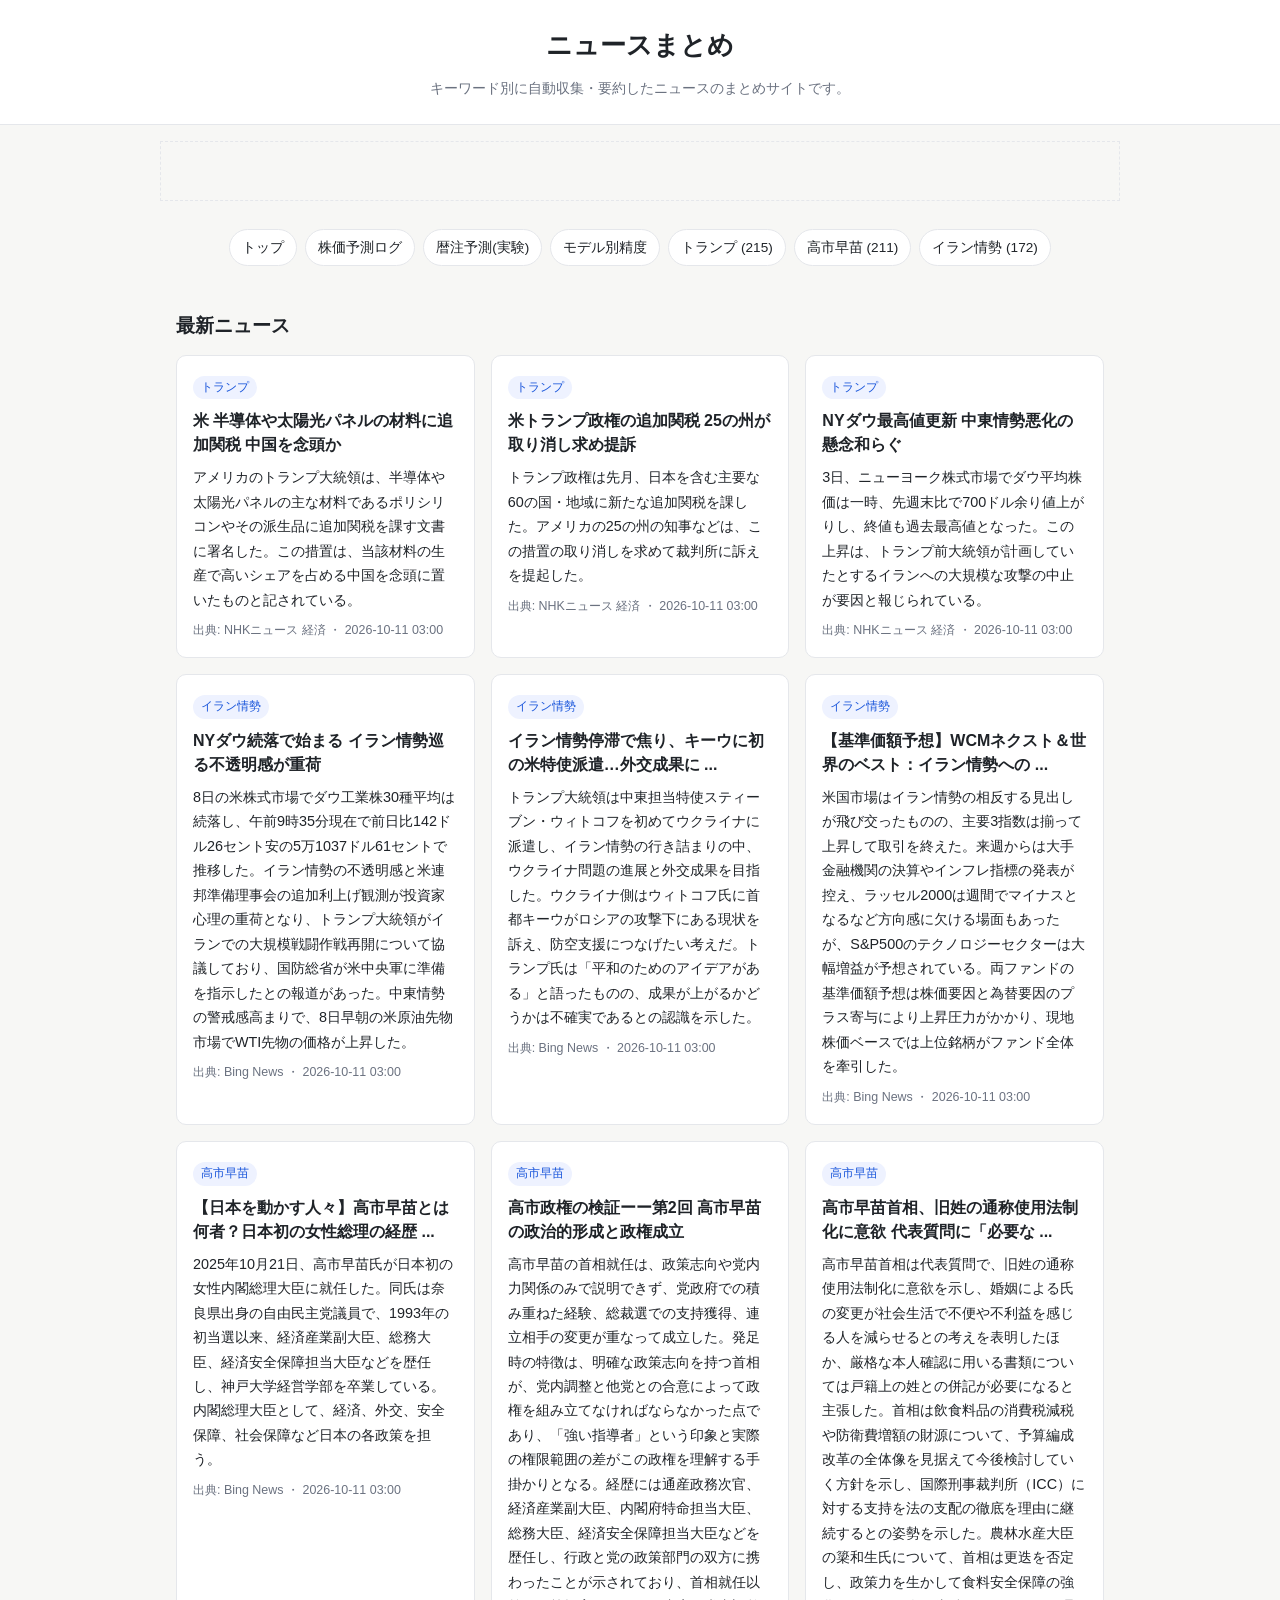
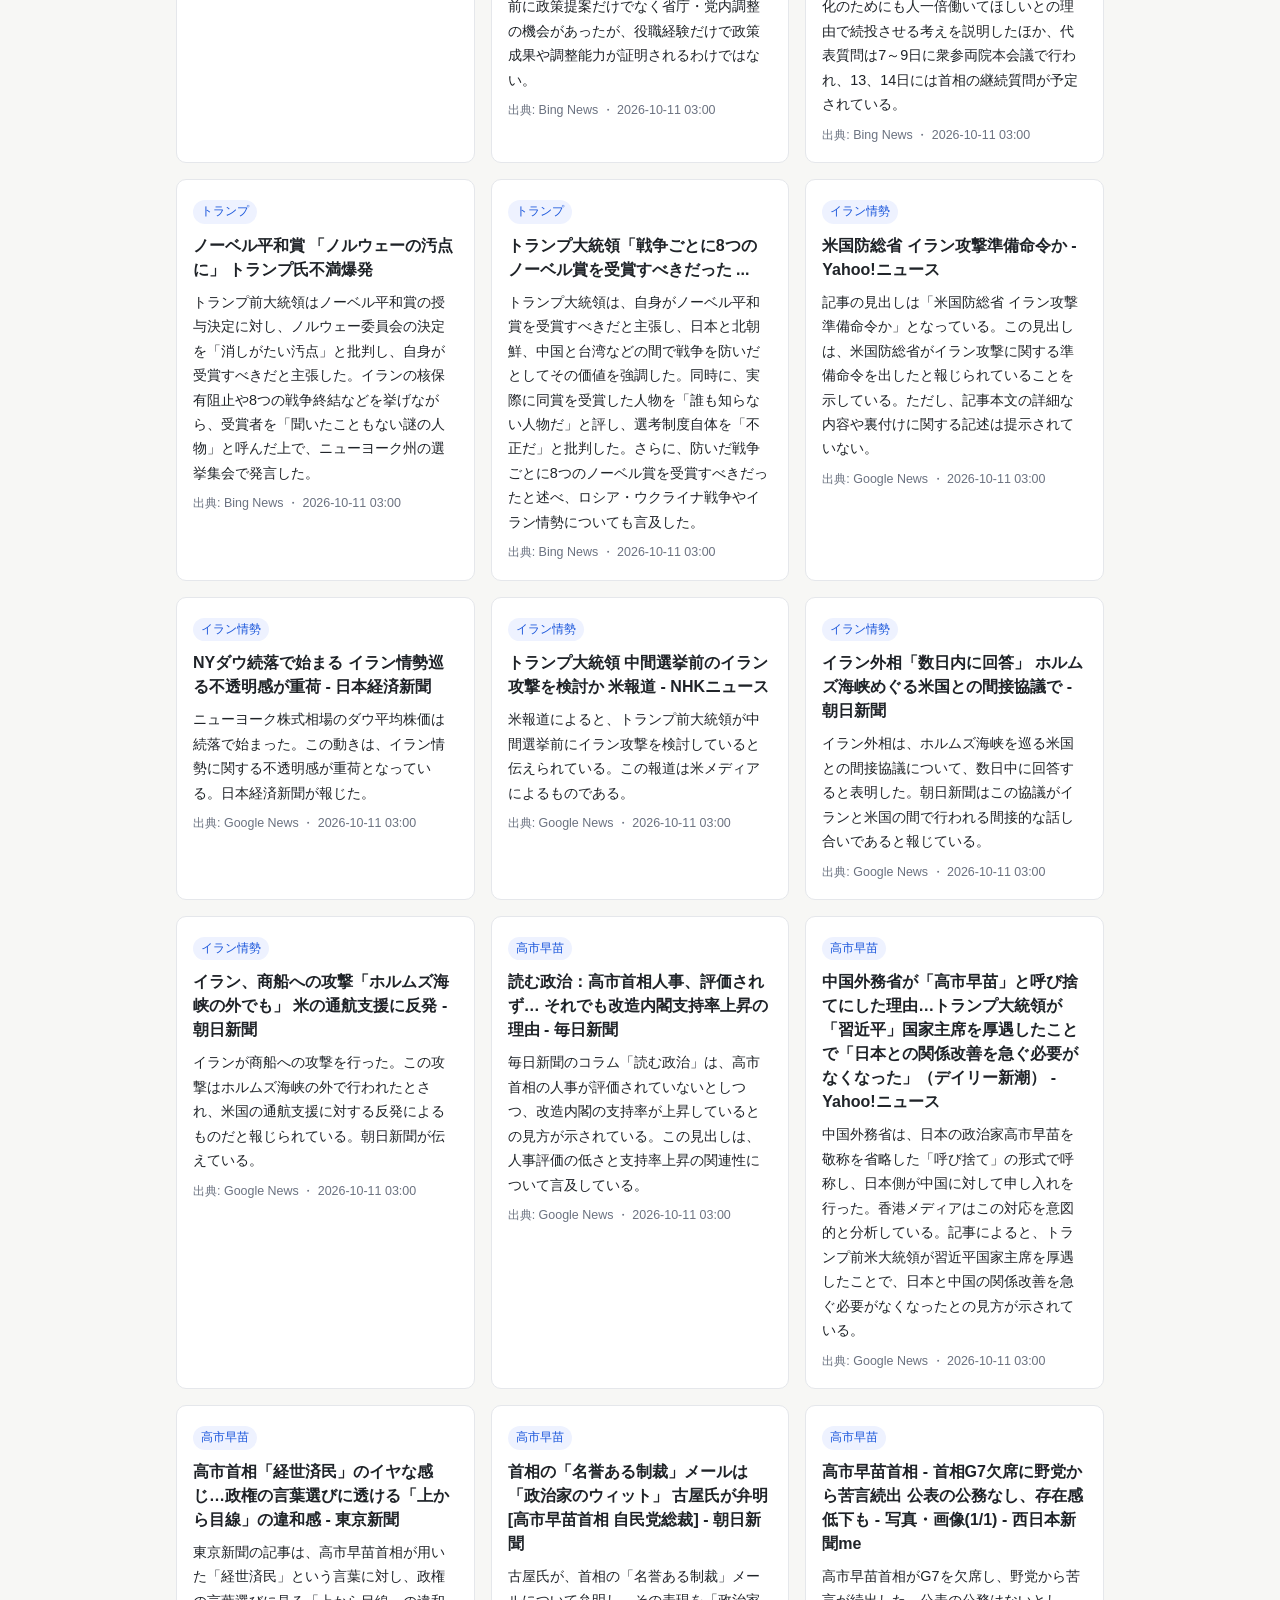
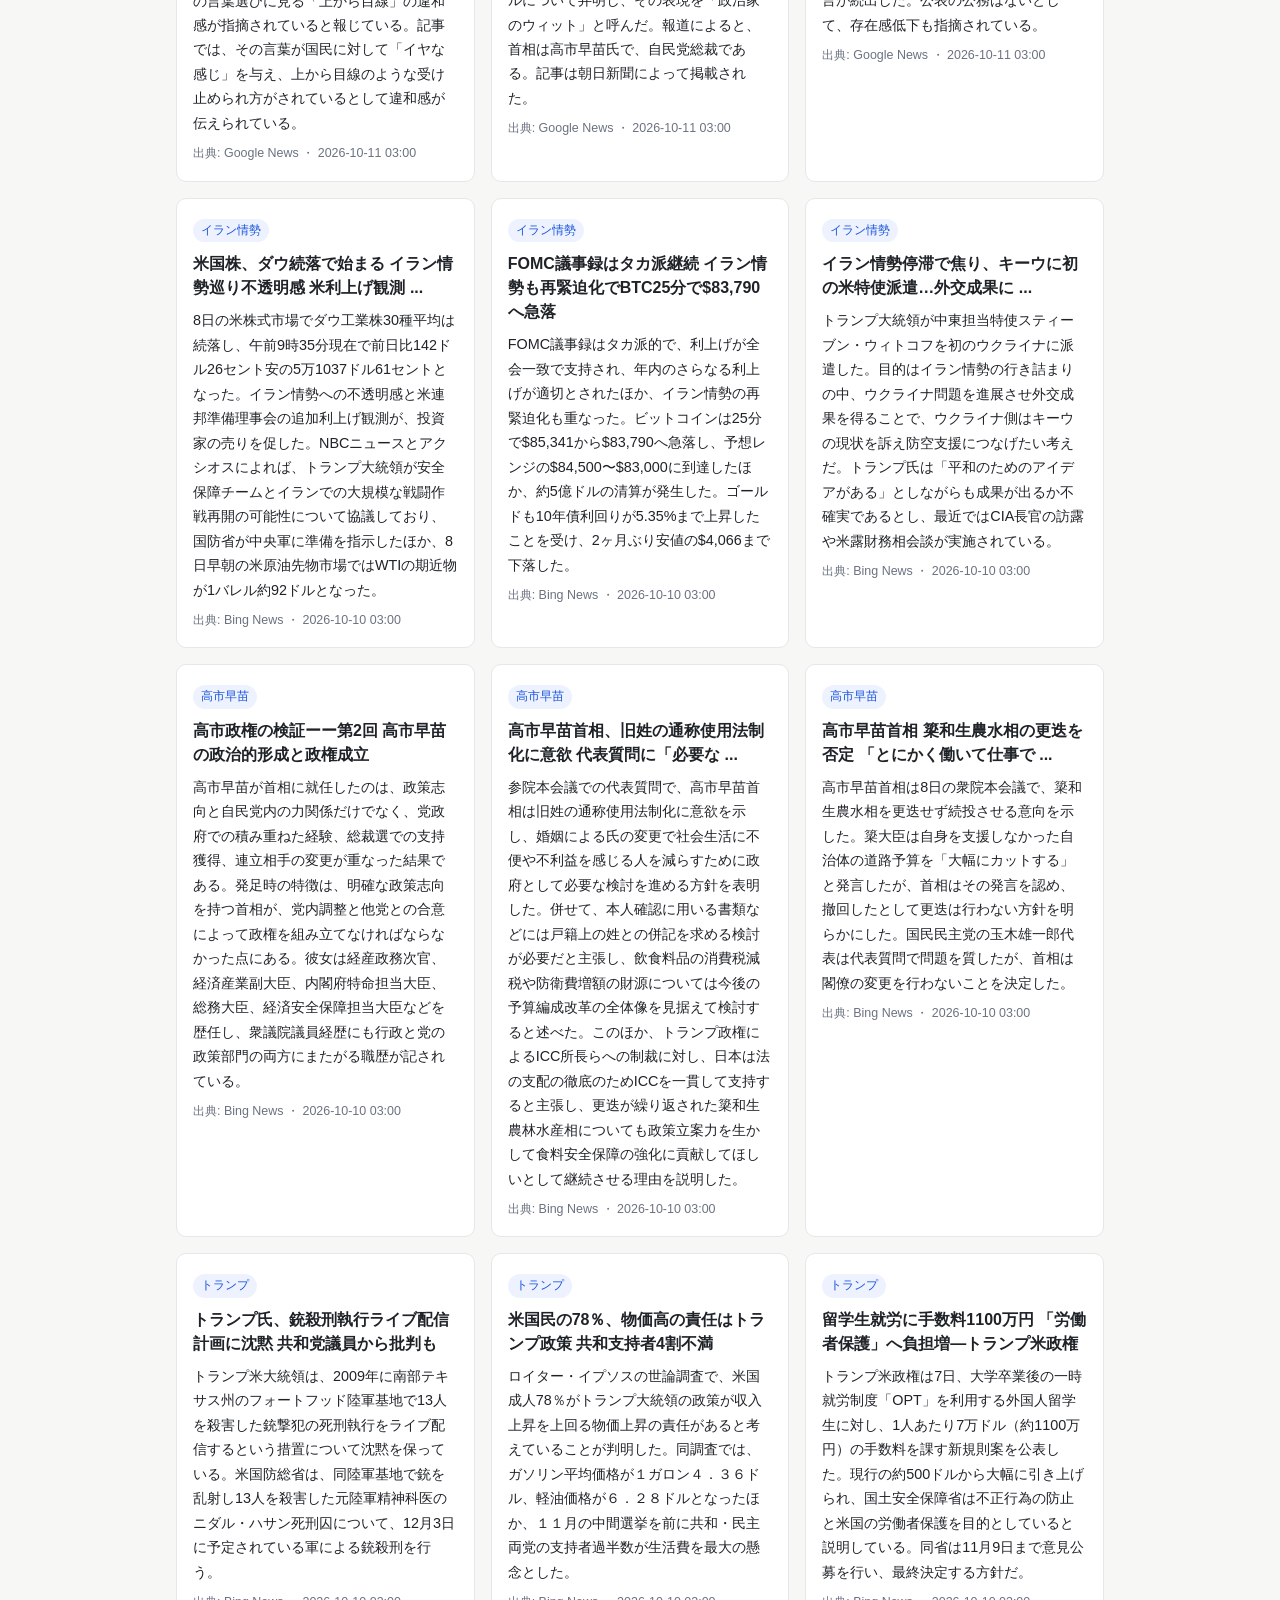
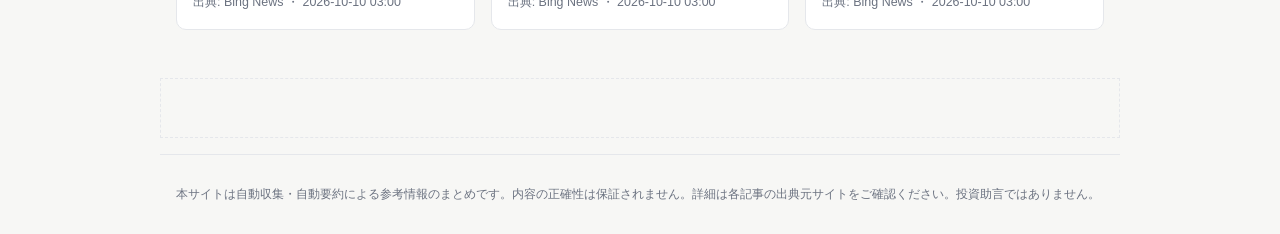
==== commit 7ddc1e29: "Automated update 2026/10/11  3:41:49.39" ====
--- a/docs/index.html
+++ b/docs/index.html
@@ -17,9 +17,9 @@
 <a href="predictions.html">株価予測ログ</a>
 <a href="calendar.html">暦注予測(実験)</a>
 <a href="models.html">モデル別精度</a>
-<a href="keywords/トランプ.html">トランプ (211)</a>
-<a href="keywords/高市早苗.html">高市早苗 (204)</a>
-<a href="keywords/イラン情勢.html">イラン情勢 (168)</a></nav>
+<a href="keywords/トランプ.html">トランプ (215)</a>
+<a href="keywords/高市早苗.html">高市早苗 (211)</a>
+<a href="keywords/イラン情勢.html">イラン情勢 (172)</a></nav>
 <main>
 
     <section>
@@ -27,6 +27,153 @@
       <div class="card-grid">
         
     <article class="card">
+      <a class="card-tag" href="keywords/トランプ.html">トランプ</a>
+      <h3><a href="http://www3.nhk.or.jp/news/html/20260807/k10015198941000.html" target="_blank" rel="noopener noreferrer nofollow">米 半導体や太陽光パネルの材料に追加関税 中国を念頭か</a></h3>
+      <p class="card-summary">アメリカのトランプ大統領は、半導体や太陽光パネルの主な材料であるポリシリコンやその派生品に追加関税を課す文書に署名した。この措置は、当該材料の生産で高いシェアを占める中国を念頭に置いたものと記されている。</p>
+      <p class="card-meta">出典: NHKニュース 経済 ・ 2026-10-11 03:00</p>
+    </article>
+
+    <article class="card">
+      <a class="card-tag" href="keywords/トランプ.html">トランプ</a>
+      <h3><a href="http://www3.nhk.or.jp/news/html/20260804/k10015195531000.html" target="_blank" rel="noopener noreferrer nofollow">米トランプ政権の追加関税 25の州が取り消し求め提訴</a></h3>
+      <p class="card-summary">トランプ政権は先月、日本を含む主要な60の国・地域に新たな追加関税を課した。アメリカの25の州の知事などは、この措置の取り消しを求めて裁判所に訴えを提起した。</p>
+      <p class="card-meta">出典: NHKニュース 経済 ・ 2026-10-11 03:00</p>
+    </article>
+
+    <article class="card">
+      <a class="card-tag" href="keywords/トランプ.html">トランプ</a>
+      <h3><a href="http://www3.nhk.or.jp/news/html/20260804/k10015195501000.html" target="_blank" rel="noopener noreferrer nofollow">NYダウ最高値更新 中東情勢悪化の懸念和らぐ</a></h3>
+      <p class="card-summary">3日、ニューヨーク株式市場でダウ平均株価は一時、先週末比で700ドル余り値上がりし、終値も過去最高値となった。この上昇は、トランプ前大統領が計画していたとするイランへの大規模な攻撃の中止が要因と報じられている。</p>
+      <p class="card-meta">出典: NHKニュース 経済 ・ 2026-10-11 03:00</p>
+    </article>
+
+    <article class="card">
+      <a class="card-tag" href="keywords/イラン情勢.html">イラン情勢</a>
+      <h3><a href="http://www.bing.com/news/apiclick.aspx?ref=FexRss&amp;aid=&amp;tid=6aca7d35d68f407b82ca7956f179e9ed&amp;url=https%3a%2f%2fwww.nikkei.com%2farticle%2fDGXZQOFL08BIH0Y6A001C2000000%2f&amp;c=15998658588026323122&amp;mkt=ja-jp" target="_blank" rel="noopener noreferrer nofollow">NYダウ続落で始まる イラン情勢巡る不透明感が重荷</a></h3>
+      <p class="card-summary">8日の米株式市場でダウ工業株30種平均は続落し、午前9時35分現在で前日比142ドル26セント安の5万1037ドル61セントで推移した。イラン情勢の不透明感と米連邦準備理事会の追加利上げ観測が投資家心理の重荷となり、トランプ大統領がイランでの大規模戦闘作戦再開について協議しており、国防総省が米中央軍に準備を指示したとの報道があった。中東情勢の警戒感高まりで、8日早朝の米原油先物市場でWTI先物の価格が上昇した。</p>
+      <p class="card-meta">出典: Bing News ・ 2026-10-11 03:00</p>
+    </article>
+
+    <article class="card">
+      <a class="card-tag" href="keywords/イラン情勢.html">イラン情勢</a>
+      <h3><a href="http://www.bing.com/news/apiclick.aspx?ref=FexRss&amp;aid=&amp;tid=6aca7d35d68f407b82ca7956f179e9ed&amp;url=https%3a%2f%2fwww.yomiuri.co.jp%2fworld%2f20260907-GYT1T00025%2f&amp;c=2833800842900821918&amp;mkt=ja-jp" target="_blank" rel="noopener noreferrer nofollow">イラン情勢停滞で焦り、キーウに初の米特使派遣…外交成果に ...</a></h3>
+      <p class="card-summary">トランプ大統領は中東担当特使スティーブン・ウィトコフを初めてウクライナに派遣し、イラン情勢の行き詰まりの中、ウクライナ問題の進展と外交成果を目指した。ウクライナ側はウィトコフ氏に首都キーウがロシアの攻撃下にある現状を訴え、防空支援につなげたい考えだ。トランプ氏は「平和のためのアイデアがある」と語ったものの、成果が上がるかどうかは不確実であるとの認識を示した。</p>
+      <p class="card-meta">出典: Bing News ・ 2026-10-11 03:00</p>
+    </article>
+
+    <article class="card">
+      <a class="card-tag" href="keywords/イラン情勢.html">イラン情勢</a>
+      <h3><a href="http://www.bing.com/news/apiclick.aspx?ref=FexRss&amp;aid=&amp;tid=6aca7d35d68f407b82ca7956f179e9ed&amp;url=https%3a%2f%2fnote.com%2fnoted_magpie8530%2fn%2fnb8c27c3c4ce8&amp;c=11881049970085025277&amp;mkt=ja-jp" target="_blank" rel="noopener noreferrer nofollow">【基準価額予想】WCMネクスト＆世界のベスト：イラン情勢への ...</a></h3>
+      <p class="card-summary">米国市場はイラン情勢の相反する見出しが飛び交ったものの、主要3指数は揃って上昇して取引を終えた。来週からは大手金融機関の決算やインフレ指標の発表が控え、ラッセル2000は週間でマイナスとなるなど方向感に欠ける場面もあったが、S&amp;P500のテクノロジーセクターは大幅増益が予想されている。両ファンドの基準価額予想は株価要因と為替要因のプラス寄与により上昇圧力がかかり、現地株価ベースでは上位銘柄がファンド全体を牽引した。</p>
+      <p class="card-meta">出典: Bing News ・ 2026-10-11 03:00</p>
+    </article>
+
+    <article class="card">
+      <a class="card-tag" href="keywords/高市早苗.html">高市早苗</a>
+      <h3><a href="http://www.bing.com/news/apiclick.aspx?ref=FexRss&amp;aid=&amp;tid=6aca7d34d6604a71998e66f11306ac00&amp;url=https%3a%2f%2fnote.com%2fapp_toudou222%2fn%2fnaca9ca4f04b8&amp;c=16214498026726973432&amp;mkt=ja-jp" target="_blank" rel="noopener noreferrer nofollow">【日本を動かす人々】高市早苗とは何者？日本初の女性総理の経歴 ...</a></h3>
+      <p class="card-summary">2025年10月21日、高市早苗氏が日本初の女性内閣総理大臣に就任した。同氏は奈良県出身の自由民主党議員で、1993年の初当選以来、経済産業副大臣、総務大臣、経済安全保障担当大臣などを歴任し、神戸大学経営学部を卒業している。内閣総理大臣として、経済、外交、安全保障、社会保障など日本の各政策を担う。</p>
+      <p class="card-meta">出典: Bing News ・ 2026-10-11 03:00</p>
+    </article>
+
+    <article class="card">
+      <a class="card-tag" href="keywords/高市早苗.html">高市早苗</a>
+      <h3><a href="http://www.bing.com/news/apiclick.aspx?ref=FexRss&amp;aid=&amp;tid=6aca7d34d6604a71998e66f11306ac00&amp;url=https%3a%2f%2fnote.com%2fajpw_tk_kw%2fn%2fnf2c49374126b&amp;c=3415349762629379529&amp;mkt=ja-jp" target="_blank" rel="noopener noreferrer nofollow">高市政権の検証ーー第2回 高市早苗の政治的形成と政権成立</a></h3>
+      <p class="card-summary">高市早苗の首相就任は、政策志向や党内力関係のみで説明できず、党政府での積み重ねた経験、総裁選での支持獲得、連立相手の変更が重なって成立した。発足時の特徴は、明確な政策志向を持つ首相が、党内調整と他党との合意によって政権を組み立てなければならなかった点であり、「強い指導者」という印象と実際の権限範囲の差がこの政権を理解する手掛かりとなる。経歴には通産政務次官、経済産業副大臣、内閣府特命担当大臣、総務大臣、経済安全保障担当大臣などを歴任し、行政と党の政策部門の双方に携わったことが示されており、首相就任以前に政策提案だけでなく省庁・党内調整の機会があったが、役職経験だけで政策成果や調整能力が証明されるわけではない。</p>
+      <p class="card-meta">出典: Bing News ・ 2026-10-11 03:00</p>
+    </article>
+
+    <article class="card">
+      <a class="card-tag" href="keywords/高市早苗.html">高市早苗</a>
+      <h3><a href="http://www.bing.com/news/apiclick.aspx?ref=FexRss&amp;aid=&amp;tid=6aca7d34d6604a71998e66f11306ac00&amp;url=https%3a%2f%2fwww.sankei.com%2farticle%2f20261009-XYJQB6WLAFKODM5HH3IBPKVP7I%2f&amp;c=14960312270856733243&amp;mkt=ja-jp" target="_blank" rel="noopener noreferrer nofollow">高市早苗首相、旧姓の通称使用法制化に意欲 代表質問に「必要な ...</a></h3>
+      <p class="card-summary">高市早苗首相は代表質問で、旧姓の通称使用法制化に意欲を示し、婚姻による氏の変更が社会生活で不便や不利益を感じる人を減らせるとの考えを表明したほか、厳格な本人確認に用いる書類については戸籍上の姓との併記が必要になると主張した。首相は飲食料品の消費税減税や防衛費増額の財源について、予算編成改革の全体像を見据えて今後検討していく方針を示し、国際刑事裁判所（ICC）に対する支持を法の支配の徹底を理由に継続するとの姿勢を示した。農林水産大臣の簗和生氏について、首相は更迭を否定し、政策力を生かして食料安全保障の強化のためにも人一倍働いてほしいとの理由で続投させる考えを説明したほか、代表質問は7～9日に衆参両院本会議で行われ、13、14日には首相の継続質問が予定されている。</p>
+      <p class="card-meta">出典: Bing News ・ 2026-10-11 03:00</p>
+    </article>
+
+    <article class="card">
+      <a class="card-tag" href="keywords/トランプ.html">トランプ</a>
+      <h3><a href="http://www.bing.com/news/apiclick.aspx?ref=FexRss&amp;aid=&amp;tid=6aca7d32454243fc9fe8712affba6e6a&amp;url=https%3a%2f%2fmainichi.jp%2farticles%2f20261011%2fddm%2f007%2f030%2f083000c&amp;c=1107212295940982142&amp;mkt=ja-jp" target="_blank" rel="noopener noreferrer nofollow">ノーベル平和賞 「ノルウェーの汚点に」 トランプ氏不満爆発</a></h3>
+      <p class="card-summary">トランプ前大統領はノーベル平和賞の授与決定に対し、ノルウェー委員会の決定を「消しがたい汚点」と批判し、自身が受賞すべきだと主張した。イランの核保有阻止や8つの戦争終結などを挙げながら、受賞者を「聞いたこともない謎の人物」と呼んだ上で、ニューヨーク州の選挙集会で発言した。</p>
+      <p class="card-meta">出典: Bing News ・ 2026-10-11 03:00</p>
+    </article>
+
+    <article class="card">
+      <a class="card-tag" href="keywords/トランプ.html">トランプ</a>
+      <h3><a href="https://news.yahoo.co.jp/articles/584f8b49e72129a24f7093ec4fcae0af86a305f2" target="_blank" rel="noopener noreferrer nofollow">トランプ大統領「戦争ごとに8つのノーベル賞を受賞すべきだった ...</a></h3>
+      <p class="card-summary">トランプ大統領は、自身がノーベル平和賞を受賞すべきだと主張し、日本と北朝鮮、中国と台湾などの間で戦争を防いだとしてその価値を強調した。同時に、実際に同賞を受賞した人物を「誰も知らない人物だ」と評し、選考制度自体を「不正だ」と批判した。さらに、防いだ戦争ごとに8つのノーベル賞を受賞すべきだったと述べ、ロシア・ウクライナ戦争やイラン情勢についても言及した。</p>
+      <p class="card-meta">出典: Bing News ・ 2026-10-11 03:00</p>
+    </article>
+
+    <article class="card">
+      <a class="card-tag" href="keywords/イラン情勢.html">イラン情勢</a>
+      <h3><a href="https://news.google.com/rss/articles/CBMiUEFVX3lxTE1kRW85WHpCRWRPNWVwTHNPeW1qV2pUUC1vR0NSenMtMTkzM0xweGR1cF9jbmpHbnQyOU02UWFFS0VkTnhoRTAybTBlWXY5eUpp?oc=5" target="_blank" rel="noopener noreferrer nofollow">米国防総省 イラン攻撃準備命令か - Yahoo!ニュース</a></h3>
+      <p class="card-summary">記事の見出しは「米国防総省 イラン攻撃準備命令か」となっている。この見出しは、米国防総省がイラン攻撃に関する準備命令を出したと報じられていることを示している。ただし、記事本文の詳細な内容や裏付けに関する記述は提示されていない。</p>
+      <p class="card-meta">出典: Google News ・ 2026-10-11 03:00</p>
+    </article>
+
+    <article class="card">
+      <a class="card-tag" href="keywords/イラン情勢.html">イラン情勢</a>
+      <h3><a href="https://news.google.com/rss/articles/CBMibEFVX3lxTFBJaEZtQ2lLT3BIZjlEZGJjbkQySTVRcTdSdjRPVzRfcW42UjBrRmdSbXYtVjZUUFVTRnRHOUplTHlsRGFsUEpZUllXblpybk5jeFNYLVotbF94d2xjcDVUcFlCQlE0TjRmazVueg?oc=5" target="_blank" rel="noopener noreferrer nofollow">NYダウ続落で始まる イラン情勢巡る不透明感が重荷 - 日本経済新聞</a></h3>
+      <p class="card-summary">ニューヨーク株式相場のダウ平均株価は続落で始まった。この動きは、イラン情勢に関する不透明感が重荷となっている。日本経済新聞が報じた。</p>
+      <p class="card-meta">出典: Google News ・ 2026-10-11 03:00</p>
+    </article>
+
+    <article class="card">
+      <a class="card-tag" href="keywords/イラン情勢.html">イラン情勢</a>
+      <h3><a href="https://news.google.com/rss/articles/CBMiX0FVX3lxTFBaTUJqQjF3MndWUWhmOEwzSE1oeHdMcUNBNWh6R21VWU1SSUJiZFZ0Qmx4WlF3TW9KX0loaTM0NGI1aHduNVNyeXBvSHRFLVJfQ2o5VGZIOUFjMUNrd3JR?oc=5" target="_blank" rel="noopener noreferrer nofollow">トランプ大統領 中間選挙前のイラン攻撃を検討か 米報道 - NHKニュース</a></h3>
+      <p class="card-summary">米報道によると、トランプ前大統領が中間選挙前にイラン攻撃を検討していると伝えられている。この報道は米メディアによるものである。</p>
+      <p class="card-meta">出典: Google News ・ 2026-10-11 03:00</p>
+    </article>
+
+    <article class="card">
+      <a class="card-tag" href="keywords/イラン情勢.html">イラン情勢</a>
+      <h3><a href="https://news.google.com/rss/articles/CBMiZ0FVX3lxTE9wSlJPcUlaQnlOcUFXU096bUMtekhVcTVUTjFaUHJNTEhhZTBsaWs2SUU4T2RESVR0aHlweDdKOWtHWW5uOHphNzVwZ0RtdlRIcTQybXpNWGdBbkpDQ0cxek0tSV9NN00?oc=5" target="_blank" rel="noopener noreferrer nofollow">イラン外相「数日内に回答」 ホルムズ海峡めぐる米国との間接協議で - 朝日新聞</a></h3>
+      <p class="card-summary">イラン外相は、ホルムズ海峡を巡る米国との間接協議について、数日中に回答すると表明した。朝日新聞はこの協議がイランと米国の間で行われる間接的な話し合いであると報じている。</p>
+      <p class="card-meta">出典: Google News ・ 2026-10-11 03:00</p>
+    </article>
+
+    <article class="card">
+      <a class="card-tag" href="keywords/イラン情勢.html">イラン情勢</a>
+      <h3><a href="https://news.google.com/rss/articles/CBMiZ0FVX3lxTE1QZ1NLMkstdzVkLU11akFkV0pEc3pYMHZ2bTctTmg1MkNMS2ZMc29xM1lERVJycjhUemlETmtDMG9BbWQySzJ2OVJiejJvMkhtTkZvMTl0TkdCS2RuR0tBQ09OVkktMkk?oc=5" target="_blank" rel="noopener noreferrer nofollow">イラン、商船への攻撃「ホルムズ海峡の外でも」 米の通航支援に反発 - 朝日新聞</a></h3>
+      <p class="card-summary">イランが商船への攻撃を行った。この攻撃はホルムズ海峡の外で行われたとされ、米国の通航支援に対する反発によるものだと報じられている。朝日新聞が伝えている。</p>
+      <p class="card-meta">出典: Google News ・ 2026-10-11 03:00</p>
+    </article>
+
+    <article class="card">
+      <a class="card-tag" href="keywords/高市早苗.html">高市早苗</a>
+      <h3><a href="https://news.google.com/rss/articles/CBMiaEFVX3lxTE52YXpyWDc3MUx0MlVBaWdKMDBDY3pqbVBpMzVzZGRxMURHbHVhd1piaXczdUpic2lBRWhJWnEtZTJoanNHajhBblZ4Q1k2dDZ1a3llLTEydHVUWmVjVDg4NXZJMEZmTWlu?oc=5" target="_blank" rel="noopener noreferrer nofollow">読む政治：高市首相人事、評価されず… それでも改造内閣支持率上昇の理由 - 毎日新聞</a></h3>
+      <p class="card-summary">毎日新聞のコラム「読む政治」は、高市首相の人事が評価されていないとしつつ、改造内閣の支持率が上昇しているとの見方が示されている。この見出しは、人事評価の低さと支持率上昇の関連性について言及している。</p>
+      <p class="card-meta">出典: Google News ・ 2026-10-11 03:00</p>
+    </article>
+
+    <article class="card">
+      <a class="card-tag" href="keywords/高市早苗.html">高市早苗</a>
+      <h3><a href="https://news.google.com/rss/articles/CBMif0FVX3lxTFBZRjJIT25KaFFqR1FsY3d3VDF0eFhkUzQ3ZVVlV3F1RDA2TEk2VUEzTzVqMlJSUlJKUk9qSEtBcFZYX0RlLXlDRl9tZGRaaFJiem9oYkVkRU5TaWtSZWtGNVI0VUFaRmJ2ekVQdnp0TTcxUmIwTWFSX28wNlFsQTQ?oc=5" target="_blank" rel="noopener noreferrer nofollow">中国外務省が「高市早苗」と呼び捨てにした理由…トランプ大統領が「習近平」国家主席を厚遇したことで「日本との関係改善を急ぐ必要がなくなった」（デイリー新潮） - Yahoo!ニュース</a></h3>
+      <p class="card-summary">中国外務省は、日本の政治家高市早苗を敬称を省略した「呼び捨て」の形式で呼称し、日本側が中国に対して申し入れを行った。香港メディアはこの対応を意図的と分析している。記事によると、トランプ前米大統領が習近平国家主席を厚遇したことで、日本と中国の関係改善を急ぐ必要がなくなったとの見方が示されている。</p>
+      <p class="card-meta">出典: Google News ・ 2026-10-11 03:00</p>
+    </article>
+
+    <article class="card">
+      <a class="card-tag" href="keywords/高市早苗.html">高市早苗</a>
+      <h3><a href="https://news.google.com/rss/articles/CBMiU0FVX3lxTFBwTlczRHAybWlpblpidmhVU1FfUDZvMUxRUTI2ODFLdFBZQ1k0ZmRhNklMR2thNWVPRUtVTFdsMXpzbGxKWnJ6VWVOWnRDNVh2R2NF?oc=5" target="_blank" rel="noopener noreferrer nofollow">高市首相「経世済民」のイヤな感じ…政権の言葉選びに透ける「上から目線」の違和感 - 東京新聞</a></h3>
+      <p class="card-summary">東京新聞の記事は、高市早苗首相が用いた「経世済民」という言葉に対し、政権の言葉選びに見る「上から目線」の違和感が指摘されていると報じている。記事では、その言葉が国民に対して「イヤな感じ」を与え、上から目線のような受け止められ方がされているとして違和感が伝えられている。</p>
+      <p class="card-meta">出典: Google News ・ 2026-10-11 03:00</p>
+    </article>
+
+    <article class="card">
+      <a class="card-tag" href="keywords/高市早苗.html">高市早苗</a>
+      <h3><a href="https://news.google.com/rss/articles/CBMiZ0FVX3lxTE9Wc2JucDZYMXVEZk80bFV1bUVJZHNZRVFqZmpTQVh1REllNVBwdmdWQzQzMU5XRG1xNDh2eWpsV3hxSnB0MXo2NDFNdkVocVBwbmxodi1ERGU4dW01Vl92WkRsS0Q2RkE?oc=5" target="_blank" rel="noopener noreferrer nofollow">首相の「名誉ある制裁」メールは「政治家のウィット」 古屋氏が弁明 [高市早苗首相 自民党総裁] - 朝日新聞</a></h3>
+      <p class="card-summary">古屋氏が、首相の「名誉ある制裁」メールについて弁明し、その表現を「政治家のウィット」と呼んだ。報道によると、首相は高市早苗氏で、自民党総裁である。記事は朝日新聞によって掲載された。</p>
+      <p class="card-meta">出典: Google News ・ 2026-10-11 03:00</p>
+    </article>
+
+    <article class="card">
+      <a class="card-tag" href="keywords/高市早苗.html">高市早苗</a>
+      <h3><a href="https://news.google.com/rss/articles/CBMiV0FVX3lxTE5IZ043M0ZueXhBQVJzUS1oZzYyZGpscV90aDFKRERrRzViZEVPQkpBVElXQlN2OWY5NzBaQVV3SlVIdjRPUmVEMGI3NUcyaHU3dlJlX2xQYw?oc=5" target="_blank" rel="noopener noreferrer nofollow">高市早苗首相 - 首相G7欠席に野党から苦言続出 公表の公務なし、存在感低下も - 写真・画像(1/1) - 西日本新聞me</a></h3>
+      <p class="card-summary">高市早苗首相がG7を欠席し、野党から苦言が続出した。公表の公務はないとして、存在感低下も指摘されている。</p>
+      <p class="card-meta">出典: Google News ・ 2026-10-11 03:00</p>
+    </article>
+
+    <article class="card">
       <a class="card-tag" href="keywords/イラン情勢.html">イラン情勢</a>
       <h3><a href="http://www.bing.com/news/apiclick.aspx?ref=FexRss&amp;aid=&amp;tid=6ac92baa66b340ee9bfb77de52931349&amp;url=https%3a%2f%2fwww.nikkei.com%2farticle%2fDGXZQOFL08ARP0Y6A001C2000000%2f&amp;c=7244263223116719730&amp;mkt=ja-jp" target="_blank" rel="noopener noreferrer nofollow">米国株、ダウ続落で始まる イラン情勢巡り不透明感 米利上げ観測 ...</a></h3>
       <p class="card-summary">8日の米株式市場でダウ工業株30種平均は続落し、午前9時35分現在で前日比142ドル26セント安の5万1037ドル61セントとなった。イラン情勢への不透明感と米連邦準備理事会の追加利上げ観測が、投資家の売りを促した。NBCニュースとアクシオスによれば、トランプ大統領が安全保障チームとイランでの大規模な戦闘作戦再開の可能性について協議しており、国防省が中央軍に準備を指示したほか、8日早朝の米原油先物市場ではWTIの期近物が1バレル約92ドルとなった。</p>
@@ -87,177 +234,6 @@
       <h3><a href="http://www.bing.com/news/apiclick.aspx?ref=FexRss&amp;aid=&amp;tid=6ac92ba7e70e4d69b4a6cb343f238b44&amp;url=https%3a%2f%2fwww.jiji.com%2fjc%2farticle%3fk%3d2026100900235%26g%3dint&amp;c=366326773312919974&amp;mkt=ja-jp" target="_blank" rel="noopener noreferrer nofollow">留学生就労に手数料1100万円 「労働者保護」へ負担増―トランプ米政権</a></h3>
       <p class="card-summary">トランプ米政権は7日、大学卒業後の一時就労制度「OPT」を利用する外国人留学生に対し、1人あたり7万ドル（約1100万円）の手数料を課す新規則案を公表した。現行の約500ドルから大幅に引き上げられ、国土安全保障省は不正行為の防止と米国の労働者保護を目的としていると説明している。同省は11月9日まで意見公募を行い、最終決定する方針だ。</p>
       <p class="card-meta">出典: Bing News ・ 2026-10-10 03:00</p>
-    </article>
-
-    <article class="card">
-      <a class="card-tag" href="keywords/イラン情勢.html">イラン情勢</a>
-      <h3><a href="https://news.google.com/rss/articles/CBMiUEFVX3lxTE1kRW85WHpCRWRPNWVwTHNPeW1qV2pUUC1vR0NSenMtMTkzM0xweGR1cF9jbmpHbnQyOU02UWFFS0VkTnhoRTAybTBlWXY5eUpp?oc=5" target="_blank" rel="noopener noreferrer nofollow">米国防総省 イラン攻撃準備命令か - Yahoo!ニュース</a></h3>
-      <p class="card-summary">Yahoo!ニュースに掲載された記事のタイトルは「米国防総省 イラン攻撃準備命令か」である。提供された情報には、記事の本文に関する詳細は含まれていない。</p>
-      <p class="card-meta">出典: Google News ・ 2026-10-10 03:00</p>
-    </article>
-
-    <article class="card">
-      <a class="card-tag" href="keywords/イラン情勢.html">イラン情勢</a>
-      <h3><a href="https://news.google.com/rss/articles/CBMibEFVX3lxTFBJaEZtQ2lLT3BIZjlEZGJjbkQySTVRcTdSdjRPVzRfcW42UjBrRmdSbXYtVjZUUFVTRnRHOUplTHlsRGFsUEpZUllXblpybk5jeFNYLVotbF94d2xjcDVUcFlCQlE0TjRmazVueg?oc=5" target="_blank" rel="noopener noreferrer nofollow">NYダウ続落で始まる イラン情勢巡る不透明感が重荷 - 日本経済新聞</a></h3>
-      <p class="card-summary">ニューヨーク株式相場でダウ平均株価が続落で始まった。イラン情勢に関する不透明感が市場に重荷となっている。</p>
-      <p class="card-meta">出典: Google News ・ 2026-10-10 03:00</p>
-    </article>
-
-    <article class="card">
-      <a class="card-tag" href="keywords/イラン情勢.html">イラン情勢</a>
-      <h3><a href="https://news.google.com/rss/articles/CBMiX0FVX3lxTFBaTUJqQjF3MndWUWhmOEwzSE1oeHdMcUNBNWh6R21VWU1SSUJiZFZ0Qmx4WlF3TW9KX0loaTM0NGI1aHduNVNyeXBvSHRFLVJfQ2o5VGZIOUFjMUNrd3JR?oc=5" target="_blank" rel="noopener noreferrer nofollow">トランプ大統領 中間選挙前のイラン攻撃を検討か 米報道 - NHKニュース</a></h3>
-      <p class="card-summary">米報道によれば、トランプ大統領が中間選挙前にイラン攻撃を検討している可能性が報じられている。この件はNHKニュースが伝えており、米メディアが取り上げている。</p>
-      <p class="card-meta">出典: Google News ・ 2026-10-10 03:00</p>
-    </article>
-
-    <article class="card">
-      <a class="card-tag" href="keywords/イラン情勢.html">イラン情勢</a>
-      <h3><a href="https://news.google.com/rss/articles/CBMiZ0FVX3lxTE9wSlJPcUlaQnlOcUFXU096bUMtekhVcTVUTjFaUHJNTEhhZTBsaWs2SUU4T2RESVR0aHlweDdKOWtHWW5uOHphNzVwZ0RtdlRIcTQybXpNWGdBbkpDQ0cxek0tSV9NN00?oc=5" target="_blank" rel="noopener noreferrer nofollow">イラン外相「数日内に回答」 ホルムズ海峡めぐる米国との間接協議で - 朝日新聞</a></h3>
-      <p class="card-summary">イラン外相はホルムズ海峡をめぐる米国との間接協議について、数日内に回答する意向を示した。朝日新聞の報道によれば、この協議はイランと米国の間で行われる間接的な対話である。</p>
-      <p class="card-meta">出典: Google News ・ 2026-10-10 03:00</p>
-    </article>
-
-    <article class="card">
-      <a class="card-tag" href="keywords/イラン情勢.html">イラン情勢</a>
-      <h3><a href="https://news.google.com/rss/articles/CBMiXkFVX3lxTE1jOXNVQnY0dmZuMWR2TjAtb0xSSUdaMktqTzBndmQ4VTM2aC1pR2ZJb3lLR2hESWNTVnJvM1I4Y1pBellROTBNOGhldi1nWUlSMVVudTcwMG03ZGdnUWc?oc=5" target="_blank" rel="noopener noreferrer nofollow">経産相サウジ出張取りやめ 産油国会合、渡航できず - 沖縄タイムス社</a></h3>
-      <p class="card-summary">Here&#x27;s a thinking process:
-
-1.  **Analyze User Request:**
-   - Input: A news article title and a very short excerpt (which is basically just the title repeated).
-   - Task: Summarize the content in Japanese, 2-3 sentences, objectively, without speculation or opinion, only facts from the article.
-   - Language: Japanese
-   - Constraint: No speculation/opinion, only facts written in the article.
-
-2.  **Analyze the Input Text:**
-   - Title: &quot;経産相サウジ出張取りやめ 産油国会合、渡航できず - 沖縄タイムス社&quot;
-   - Body excerpt: &quot;経産相サウジ出張取りやめ 産油国会合、渡航できず 沖縄タイムス社&quot;
-   - Essentially, the entire provided text is just the title, repeated. There&#x27;s no additional body text with specific details beyond what&#x27;s in the title.
-
-3.  **Identify Key Facts from the Text:**
-   - The title states: &quot;経産相サウジ出張取りやめ 産油国会合、渡航できず&quot;
-   - Breaking it down:
-     - &quot;経産相&quot; (Minister of Economy, Trade and Industry)
-     - &quot;サウジ出張取りやめ&quot; (Cancelled trip to Saudi Arabia)
-     - &quot;産油国会合&quot; (Oil-producing countries meeting/summit)
-     - &quot;渡航できず&quot; (Could not travel / unable to travel)
-   - Source: 沖縄タイムス社 (Okinawa Times)
-
-4.  **Formulate the Summary (in Japanese, 2-3 sentences, objective, fact-only):**
-   - Since there&#x27;s no extra detail, I&#x27;ll stick strictly to what&#x27;s in the title.
-   - Fact 1: 経産相（経済産業大臣）のサウジへの出張</p>
-      <p class="card-meta">出典: Google News ・ 2026-10-10 03:00</p>
-    </article>
-
-    <article class="card">
-      <a class="card-tag" href="keywords/高市早苗.html">高市早苗</a>
-      <h3><a href="https://news.google.com/rss/articles/CBMiaEFVX3lxTE52YXpyWDc3MUx0MlVBaWdKMDBDY3pqbVBpMzVzZGRxMURHbHVhd1piaXczdUpic2lBRWhJWnEtZTJoanNHajhBblZ4Q1k2dDZ1a3llLTEydHVUWmVjVDg4NXZJMEZmTWlu?oc=5" target="_blank" rel="noopener noreferrer nofollow">読む政治：高市首相人事、評価されず… それでも改造内閣支持率上昇の理由 - 毎日新聞</a></h3>
-      <p class="card-summary">毎日新聞の記事は、高市首相の人事について評価されていない状況を取り上げている。記事は、改造内閣の支持率が上昇していることも報じている。両者の動きが取り上げられている。</p>
-      <p class="card-meta">出典: Google News ・ 2026-10-10 03:00</p>
-    </article>
-
-    <article class="card">
-      <a class="card-tag" href="keywords/高市早苗.html">高市早苗</a>
-      <h3><a href="https://news.google.com/rss/articles/CBMif0FVX3lxTE1iT291UzNtb0NYdHgxdGRER21ySlBqVGo2LWdpcHFtR2dnZ0l1QkkyNldyaW1LUmZQbDJ3VTdXRU9xb0hvc1BVODhMOUd5NE8wSEZzY1FqN3dCVHRJNkZHS0gxbUM4SjhaeXhmSXJFVHJvc3E1M1pjSXV6cWhiNkU?oc=5" target="_blank" rel="noopener noreferrer nofollow">簗農水相は、なぜ更迭されないのか？ 高市首相の「続投」判断、元自民党職員の識者が読み解く背景（J-CASTニュース） - Yahoo!ニュース</a></h3>
-      <p class="card-summary">首相は閣議後に農水相について「人一倍働いている」と語った上で、続投を改めて表明した。野党はこの動きに対し、問責決議の検討を進めている。</p>
-      <p class="card-meta">出典: Google News ・ 2026-10-10 03:00</p>
-    </article>
-
-    <article class="card">
-      <a class="card-tag" href="keywords/高市早苗.html">高市早苗</a>
-      <h3><a href="https://news.google.com/rss/articles/CBMibEFVX3lxTE96V3VwcXJFSEVqRFl0SUR0X2VPWlFfODF0WDFwZVI4Yi1WMzlLS1RiWDFzR3J3clNHelN3cHp4c05rYlFMYUt5RmVUTjh5eW1ub2dYbnlRY2dTN01uX0Rtai1uRVZCcHFUclVYQw?oc=5" target="_blank" rel="noopener noreferrer nofollow">米国のICCへの制裁、高市首相「深く懸念」 - 日本経済新聞</a></h3>
-      <p class="card-summary">米国が国際刑事裁判所（ICC）に対する制裁を実施したことが報じられている。日本の高市首相は、その制裁について「深く懸念」と述べている。</p>
-      <p class="card-meta">出典: Google News ・ 2026-10-10 03:00</p>
-    </article>
-
-    <article class="card">
-      <a class="card-tag" href="keywords/高市早苗.html">高市早苗</a>
-      <h3><a href="https://news.google.com/rss/articles/CBMiWkFVX3lxTE42M0JwWkJ2THZZMFlZZjAyMS1OY0JGYU1IVEt6T25xT3dVMWdObnNwam9UbWRUWWdGS1AxM3RRS0RHMUFCOG1MUkFYTGM0MUJJdWZGdGxuem9oZw?oc=5" target="_blank" rel="noopener noreferrer nofollow">高市首相、「深く懸念」と投稿 トランプ米政権のＩＣＣ制裁に - ニューズウィーク日本版</a></h3>
-      <p class="card-summary">高市首相が「深く懸念」との旨の投稿を行った。投稿の内容はトランプ米政権の国際刑事裁判所（ICC）制裁に関連している。記事はこれらの事実を報じている。</p>
-      <p class="card-meta">出典: Google News ・ 2026-10-10 03:00</p>
-    </article>
-
-    <article class="card">
-      <a class="card-tag" href="keywords/高市早苗.html">高市早苗</a>
-      <h3><a href="https://news.google.com/rss/articles/CBMijwFBVV95cUxObE1zbGdjY3pFN2E3Y29rZ2trRDFUN3czLWM5Vjl3LUpLUExpdEt0bUpwUkhpdlNIQ1FST3NMZ2NaWEJCY3VsNTZmYVllTDNIbXBUQkVmWi1qcmIzS3kwb194YjBscGREMEJoVmZaeTMzM1pjN3FRY0NfRXdXTTBZM1RYazQyZGJza1ZfLVpUQQ?oc=5" target="_blank" rel="noopener noreferrer nofollow">高市首相「日本の立場と相容れず深く懸念」 米国のICC制裁で投稿 [高市早苗首相 自民党総裁] - 朝日新聞</a></h3>
-      <p class="card-summary">高市早苗首相は、米国の国際刑事裁判所（ICC）制裁について、日本の立場と相容れず深く懸念すると表明した。彼女はこの件について投稿し、制裁が日本の立場に合致しないとして深刻な懸念を示した。朝日新聞がこの報道を伝えた。</p>
-      <p class="card-meta">出典: Google News ・ 2026-10-10 03:00</p>
-    </article>
-
-    <article class="card">
-      <a class="card-tag" href="keywords/トランプ.html">トランプ</a>
-      <h3><a href="https://news.google.com/rss/articles/CBMif0FVX3lxTE9Ia0ptSjl5ZDhZRzVqWXBnSkwzZXIzSXBUaGw2T3hSMFF4NU5wSl9mTm9MVmwyVjRGVE1wbTJqUVhteG5ONm9RZmVuX2NCMlVBY1dhVGt4V3ZPYURUVW13dklpMm5YNFNZaW4zSGcyNmJuakRmSXZkaFVwZjRBQUU?oc=5" target="_blank" rel="noopener noreferrer nofollow">トランプ氏、ノーベル平和賞受賞ならず 「平和構築者」自任も（毎日新聞） - Yahoo!ニュース</a></h3>
-      <p class="card-summary">トランプ前大統領はノーベル平和賞の受賞を逃した。彼は自身を「平和構築者」と称し、「最もふさわしい」と評したが、受賞ならず委員会への不名誉を懸念した。この件は毎日新聞をはじめとする複数のメディアで報じられている。</p>
-      <p class="card-meta">出典: Google News ・ 2026-10-10 03:00</p>
-    </article>
-
-    <article class="card">
-      <a class="card-tag" href="keywords/トランプ.html">トランプ</a>
-      <h3><a href="https://news.google.com/rss/articles/[base64]?oc=5" target="_blank" rel="noopener noreferrer nofollow">米、11月中間選挙前にイラン攻撃せず＝トランプ氏 - ｄメニューニュース</a></h3>
-      <p class="card-summary">トランプ前大統領は11月の米中間選挙前にイランを攻撃しないと表明し、そのSNS投稿の直後には原油価格が急落した。また、米メディアは国防総省が米軍にイラン攻撃の再開準備を命じたと報じている。</p>
-      <p class="card-meta">出典: Google News ・ 2026-10-10 03:00</p>
-    </article>
-
-    <article class="card">
-      <a class="card-tag" href="keywords/トランプ.html">トランプ</a>
-      <h3><a href="https://news.google.com/rss/articles/CBMiWkFVX3lxTE9qNnlBVXlJTmMyOWY3WDBnOGZ0ZXRZTGZFYWhTVVFBQXliazZnS016Q0wzQXd2VWdPYWdOdVdLUTBsZHBuQ3ptRW4zRGVDVW5PWFdScU1VN2lMdw?oc=5" target="_blank" rel="noopener noreferrer nofollow">トランプ氏、銃殺刑執行ライブ配信計画に沈黙 共和党議員から批判も - ニューズウィーク日本版</a></h3>
-      <p class="card-summary">トランプ前大統領は、銃殺刑のライブ配信計画について沈黙を守った。これに対し、共和党議員から批判が寄せられている。</p>
-      <p class="card-meta">出典: Google News ・ 2026-10-10 03:00</p>
-    </article>
-
-    <article class="card">
-      <a class="card-tag" href="keywords/トランプ.html">トランプ</a>
-      <h3><a href="https://news.google.com/rss/articles/CBMibEFVX3lxTE5IUlNEVjQ5Yk14YkRXMXJZbWI2djZJTFUzYktYUWNrN3ZNaHplWm5fZVotTU1CYjF3SDhzN2FXYVExRGtvOG92LURBZW55bTZKZ1BOUTBubkYyMW45OTItSGxGdGZreXUydmFhMQ?oc=5" target="_blank" rel="noopener noreferrer nofollow">トランプ政権、ICCに制裁 ノーベル平和賞の発表直後に表明 - 日本経済新聞</a></h3>
-      <p class="card-summary">トランプ政権が国際刑事裁判所（ICC）に制裁を科した。この表明はノーベル平和賞の発表直後に行われたことが日本経済新聞によって報じられている。</p>
-      <p class="card-meta">出典: Google News ・ 2026-10-10 03:00</p>
-    </article>
-
-    <article class="card">
-      <a class="card-tag" href="keywords/トランプ.html">トランプ</a>
-      <h3><a href="https://news.google.com/rss/articles/CBMiekFVX3lxTFBaVThGNVJQaE16OC1kblUwT3dRR3dxVU5IUkpGS0ZkeWJBWEsyRUw3WjB0SEJ5cTlZWi14MHl6WVZJUkEwcGF5ak8zVnRyQUJtVUpQV216X0ZUdFgtOTJFS3lhZXh1Yk1RbEdVdVRYaHVEQmFnRnFOZHJB?oc=5" target="_blank" rel="noopener noreferrer nofollow">【速報】アメリカ・トランプ政権 ICC（国際刑事裁判所）本体を制裁対象に指定 - テレ朝NEWS</a></h3>
-      <p class="card-summary">アメリカ・トランプ政権が、国際刑事裁判所（ICC）本体を制裁対象に指定した。テレ朝NEWSがこの動きを速報として伝えている。</p>
-      <p class="card-meta">出典: Google News ・ 2026-10-10 03:00</p>
-    </article>
-
-    <article class="card">
-      <a class="card-tag" href="keywords/イラン情勢.html">イラン情勢</a>
-      <h3><a href="http://www.bing.com/news/apiclick.aspx?ref=FexRss&amp;aid=&amp;tid=6ac7da2acc324d588770d6c03e845af3&amp;url=https%3a%2f%2fwww.msn.com%2fja-jp%2fnews%2fother%2f%25E3%2581%25BE%25E3%2581%2595%25E3%2581%258B%25E7%25B1%25B3%25E8%25BB%258D%25E3%2581%258C%25E3%2581%2593%25E3%2581%2593%25E3%2581%25BE%25E3%2581%25A7-%25E3%2582%25A4%25E3%2583%25A9%25E3%2583%25B3%25E6%2583%2585%25E5%258B%25A2%25E3%2581%25A7%25E6%25AC%25A1%25E3%2580%2585%25E3%2581%25A8%25E5%25A7%25BF%25E3%2582%2592%25E6%25B6%2588%25E3%2581%2597%25E3%2581%259F%25E8%25BB%258D%25E7%2594%25A8%25E6%25A9%259F-%25E3%2581%259D%25E3%2581%25AE%25E6%2595%25B0%25E3%2581%25A8%25E3%2581%25AF%2far-AA2dNxQ3&amp;c=4546151844370609856&amp;mkt=ja-jp" target="_blank" rel="noopener noreferrer nofollow">「まさか米軍がここまで…」イラン情勢で次々と姿を消した軍用機 ...</a></h3>
-      <p class="card-summary">アメリカがイランとの戦争を開始して以来、少なくとも81機の軍用機が撃墜または損傷した。これに伴う被害額は、最大33億ドル（約5,220億円）に達すると推定された。</p>
-      <p class="card-meta">出典: Bing News ・ 2026-10-09 03:00</p>
-    </article>
-
-    <article class="card">
-      <a class="card-tag" href="keywords/イラン情勢.html">イラン情勢</a>
-      <h3><a href="http://www.bing.com/news/apiclick.aspx?ref=FexRss&amp;aid=&amp;tid=6ac7da2acc324d588770d6c03e845af3&amp;url=https%3a%2f%2fwww.yomiuri.co.jp%2fworld%2f20260907-GYT1T00025%2f&amp;c=2833800842900821918&amp;mkt=ja-jp" target="_blank" rel="noopener noreferrer nofollow">イラン情勢停滞で焦り、キーウに初の米特使派遣…外交成果に ...</a></h3>
-      <p class="card-summary">トランプ大統領が中東担当特使スティーブン・ウィトコフを初めてウクライナに派遣した。背景にはイラン情勢の行き詰まりがあり、ウクライナ問題の進展と外交成果を目指しているとされる。ウクライナ側はウィトコフらに首都キーウの現状を訴え、防空支援につなげたい考えだ。トランプ氏は「平和のためのアイデアがある」と語ったが、成果が上がるかは不確実であるとした。</p>
-      <p class="card-meta">出典: Bing News ・ 2026-10-09 03:00</p>
-    </article>
-
-    <article class="card">
-      <a class="card-tag" href="keywords/イラン情勢.html">イラン情勢</a>
-      <h3><a href="http://www.bing.com/news/apiclick.aspx?ref=FexRss&amp;aid=&amp;tid=6ac7da2acc324d588770d6c03e845af3&amp;url=https%3a%2f%2fnote.com%2fharu_news%2fn%2fnfb4c150fb115&amp;c=17782736380105763042&amp;mkt=ja-jp" target="_blank" rel="noopener noreferrer nofollow">イラン情勢が食品価格にも波及 プラスチック包装からソースや豆に ...</a></h3>
-      <p class="card-summary">イラン情勢をめぐるホルムズ海峡の混乱が、食品の価格にも影響を及ぼす可能性が指摘されている。ソースや豆類などの食品は、プラスチック容器や包装材（ボトル、キャップ、ラベル、袋、フィルムなど）を使用しており、これらは石油や天然ガスを原料とする石油化学製品で作られている。ホルムズ海峡の通行制限などによって原油・天然ガスの供給が影響を受けると、石油化学原料の供給にも波及し、プラスチック製品の価格上昇につながる可能性があり、実際に海外メディアはナフサなどの供給遅延でアジアでプラスチック価格が上昇していると報告している。</p>
-      <p class="card-meta">出典: Bing News ・ 2026-10-09 03:00</p>
-    </article>
-
-    <article class="card">
-      <a class="card-tag" href="keywords/高市早苗.html">高市早苗</a>
-      <h3><a href="http://www.bing.com/news/apiclick.aspx?ref=FexRss&amp;aid=&amp;tid=6ac7da29239d4e47917430ae16ad04b8&amp;url=https%3a%2f%2fwww.sankei.com%2farticle%2f20261008-YBAWM5CBV5HVJAX4W7ZNIK6N24%2f&amp;c=8089248078493535775&amp;mkt=ja-jp" target="_blank" rel="noopener noreferrer nofollow">「職責全うして」高市早苗首相、簗和生農水相の更迭を否定 道路 ...</a></h3>
-      <p class="card-summary">高市早苗首相は8日の参院本会議で、簗和生農林水産相の更迭を否定し、発言の撤回と謝罪を受けた上で「職責を全うしてほしい」と述べた。首相は発言について「不適切だ」とした上で、本人の説明責任を重視し、続投させる考えを示した。簗氏は事実と異なる発言を認め、不適切だったと自覚しながら撤回と謝罪を行い、農水相としての責任を重く受け止めている。</p>
-      <p class="card-meta">出典: Bing News ・ 2026-10-09 03:00</p>
-    </article>
-
-    <article class="card">
-      <a class="card-tag" href="keywords/高市早苗.html">高市早苗</a>
-      <h3><a href="http://www.bing.com/news/apiclick.aspx?ref=FexRss&amp;aid=&amp;tid=6ac7da29239d4e47917430ae16ad04b8&amp;url=https%3a%2f%2fwww.nikkei.com%2farticle%2fDGXZQOUA078RD0X01C26A0000000%2f&amp;c=2683200788922301975&amp;mkt=ja-jp" target="_blank" rel="noopener noreferrer nofollow">サイバー攻撃急増、高市首相「企業に注意喚起」 被害情報分析へ</a></h3>
-      <p class="card-summary">サイバー攻撃の急増を受け、高市早苗首相は8日の衆院本会議で「国民に不安を与えている。早急に情報を整理・分析し、幅広い事業者への注意喚起を行う」と述べた。木原稔官房長官は同日の記者会見で「高度化・巧妙化する攻撃手法に対し官民が連携してサイバーセキュリティー対策を強化することが急務だ」と語った。国家サイバー統括室（NCO）は8日、関係省庁会議を開き、個人情報を扱う企業に対し9日以降に脆弱性対策や認証機能の強化などの注意喚起を行うことを決め、古川俊治サイバー安全保障相は「政府一丸で対策を進める必要がある」と強調した。</p>
-      <p class="card-meta">出典: Bing News ・ 2026-10-09 03:00</p>
-    </article>
-
-    <article class="card">
-      <a class="card-tag" href="keywords/高市早苗.html">高市早苗</a>
-      <h3><a href="http://www.bing.com/news/apiclick.aspx?ref=FexRss&amp;aid=&amp;tid=6ac7da29239d4e47917430ae16ad04b8&amp;url=https%3a%2f%2fkumanichi.com%2farticles%2f2044617&amp;c=5287248766948659015&amp;mkt=ja-jp" target="_blank" rel="noopener noreferrer nofollow">高市氏の答弁「撤回」要求 王外相、岩屋氏との会談で</a></h3>
-      <p class="card-summary">中国の王毅外相は9月28日、北京で岩屋毅前外相と会談し、昨年11月の高市早苗首相の台湾有事関連国会答弁について議論した。中国外務省の会談発表文には「是正が必要だ」と記されましたが、「撤回」という言葉は明記されませんでした。会談において王氏は岩屋氏に対し、「撤回もしくは訂正」が必要であると明言したと報告されています。</p>
-      <p class="card-meta">出典: Bing News ・ 2026-10-09 03:00</p>
     </article>
       </div>
     </section>
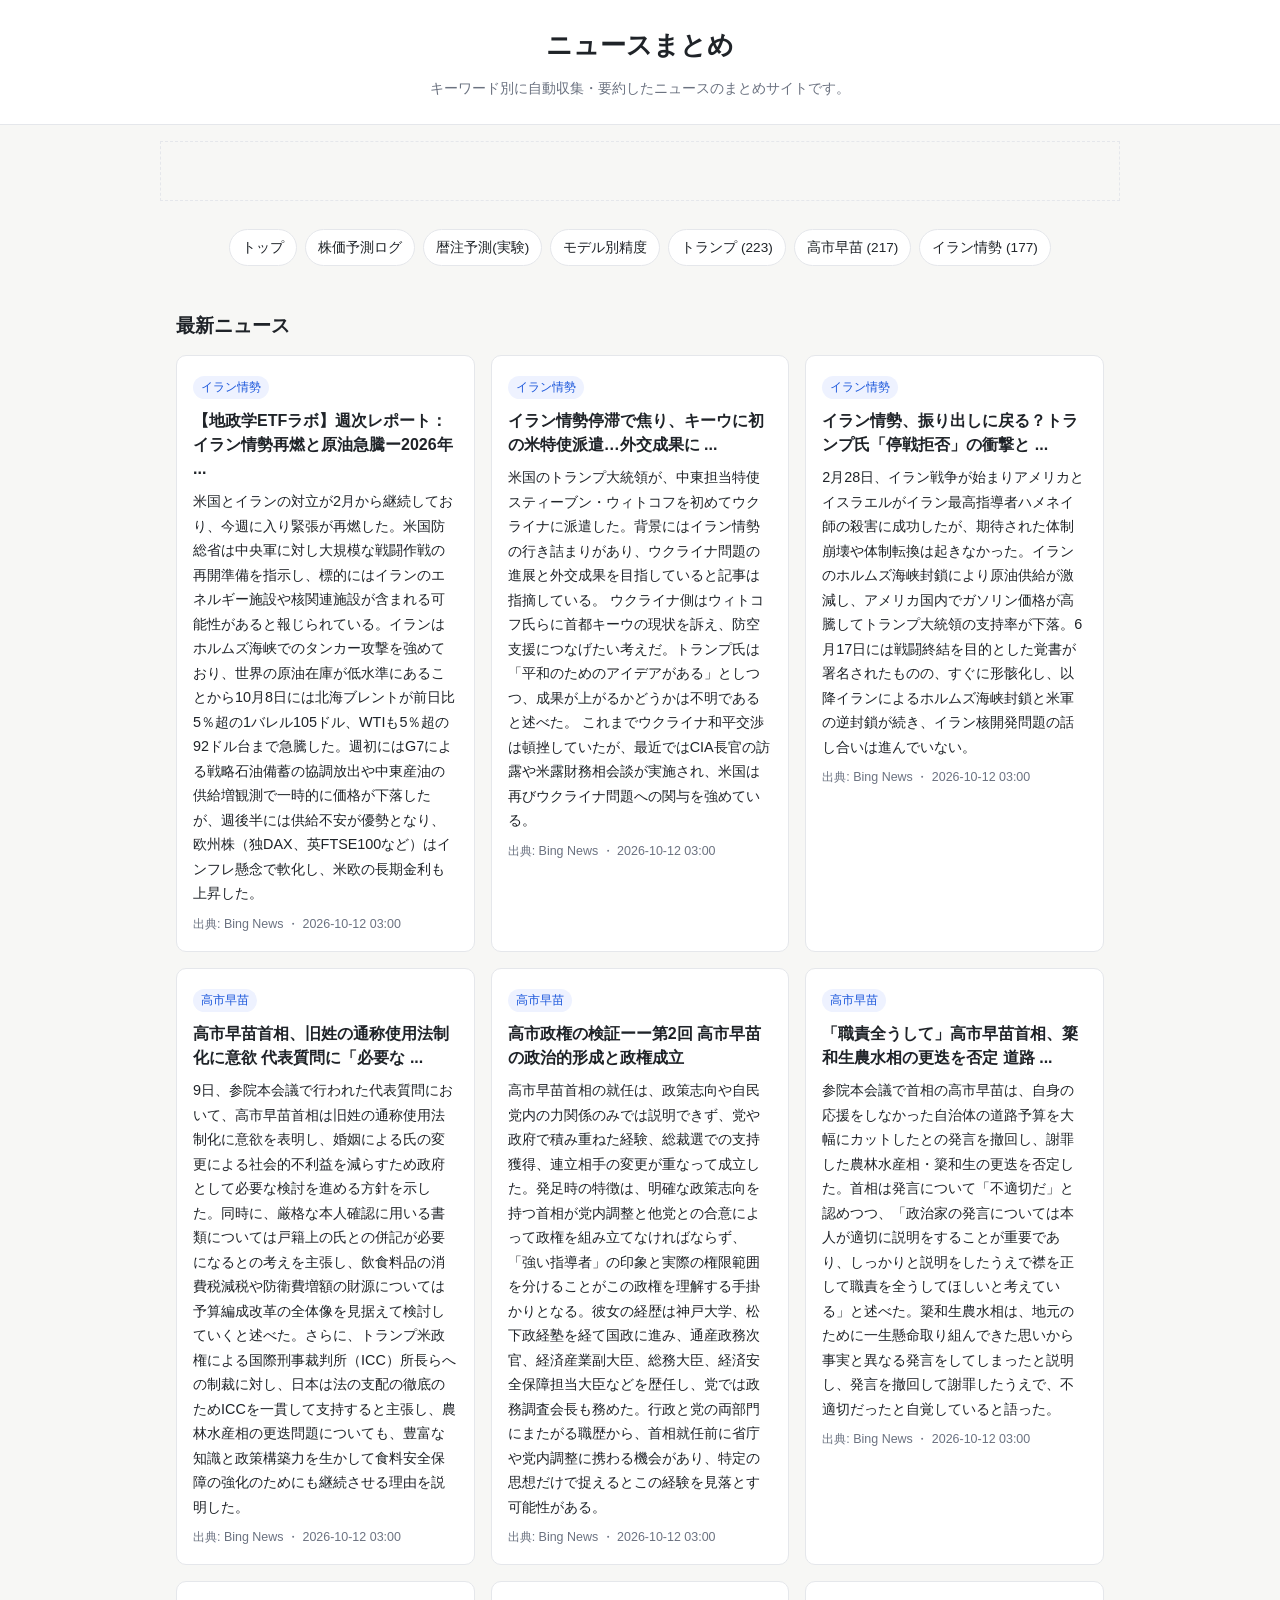
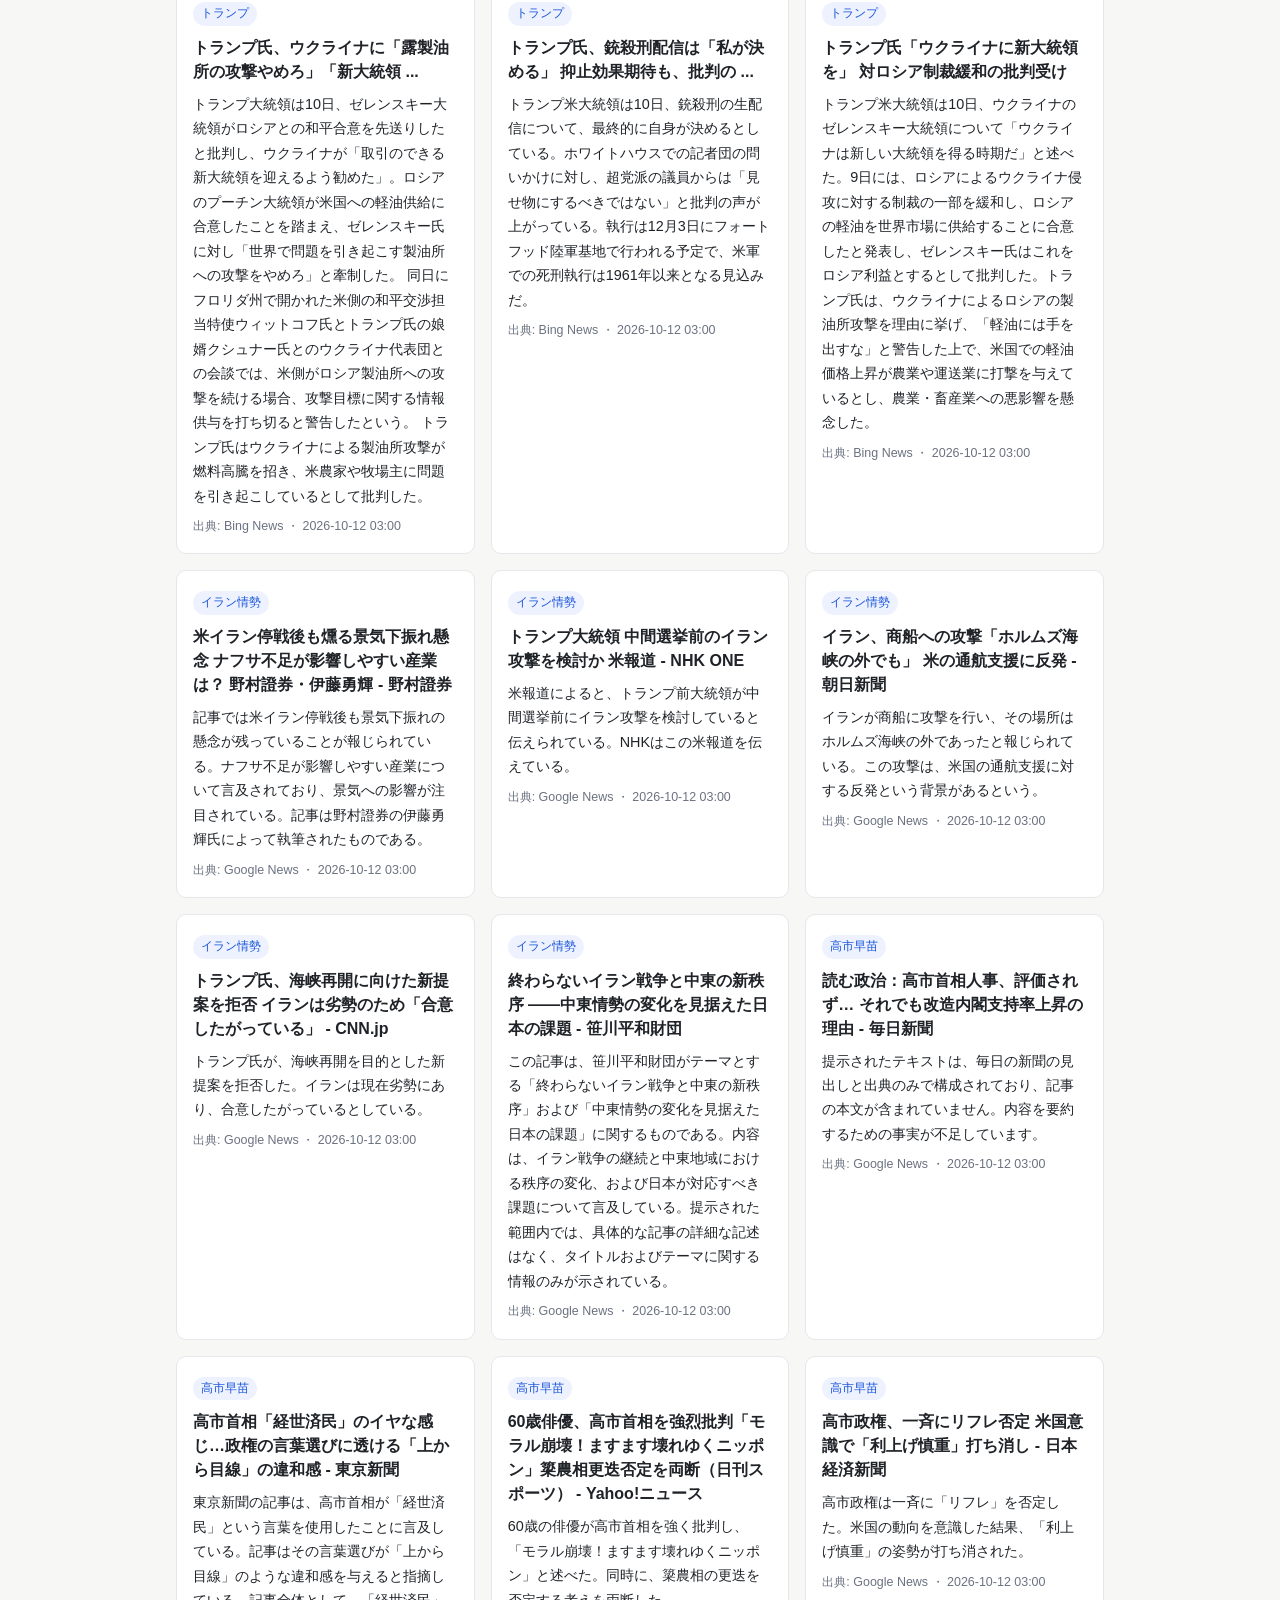
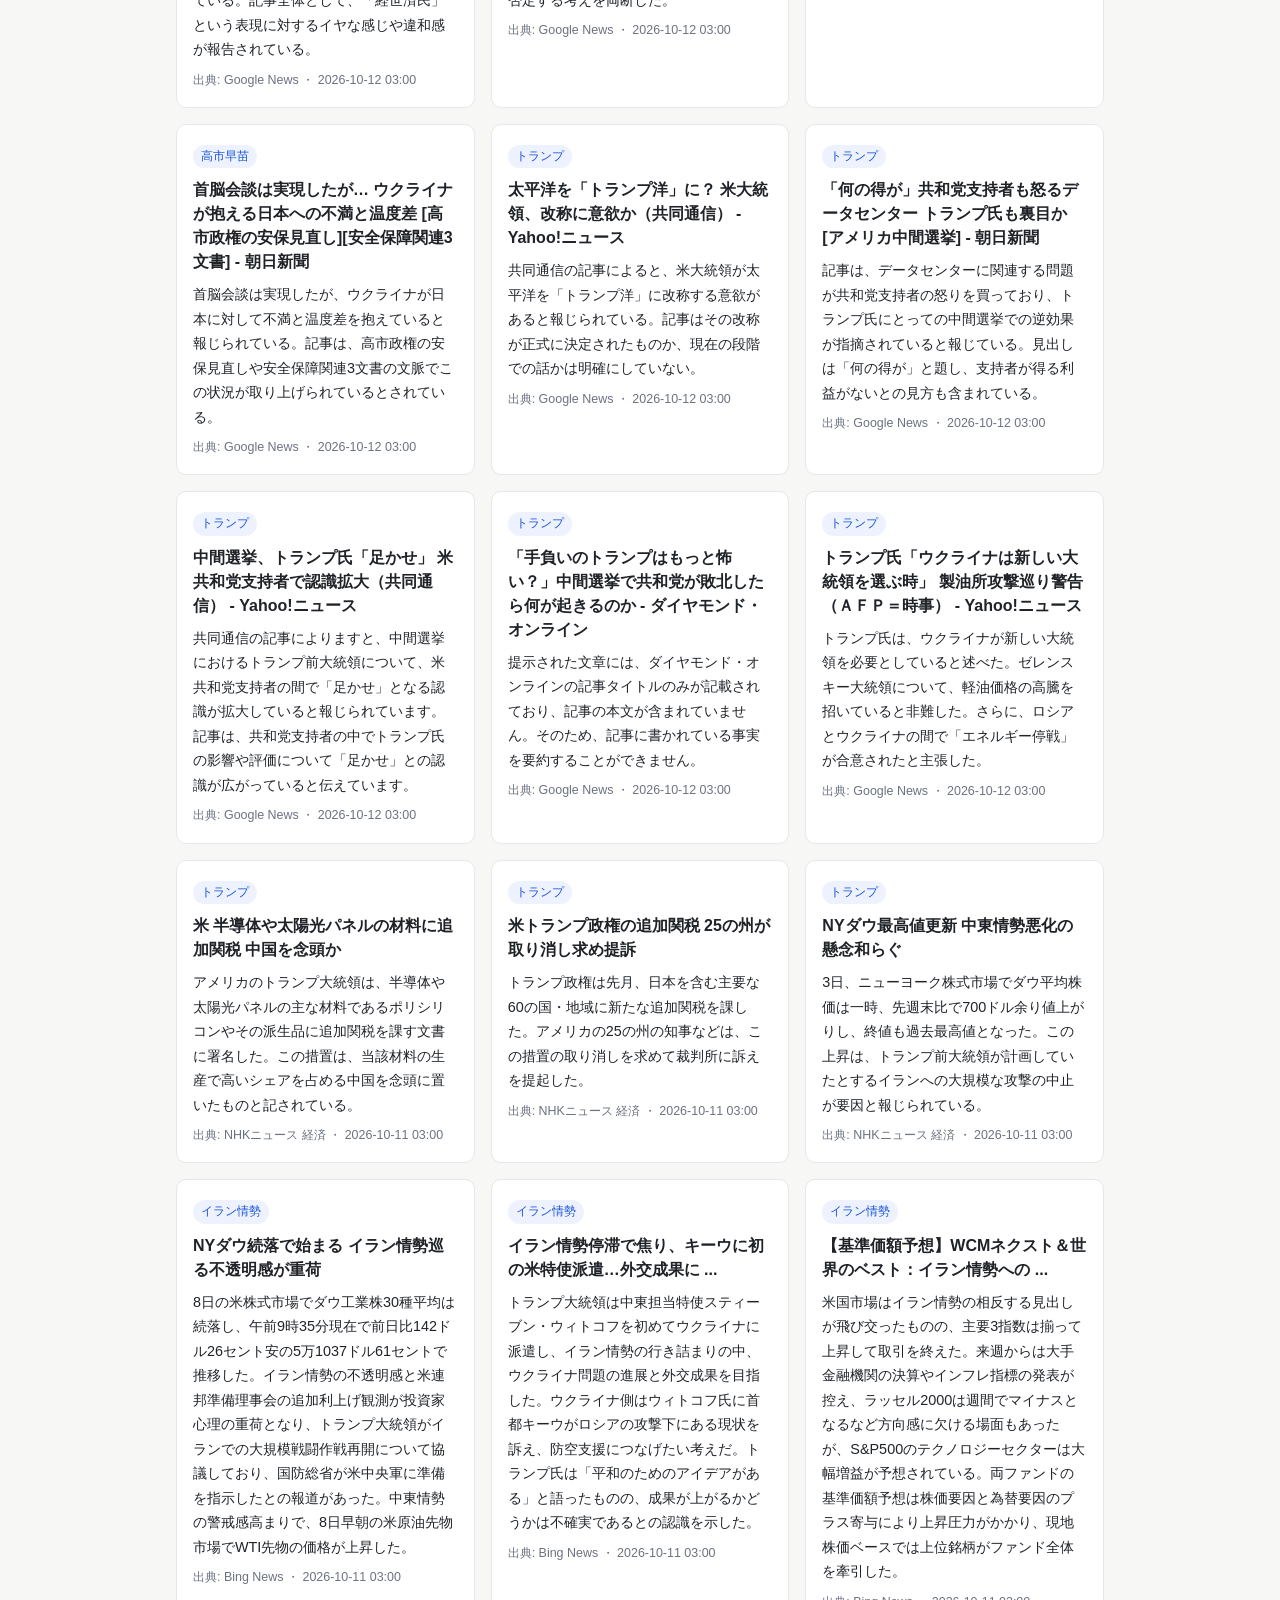
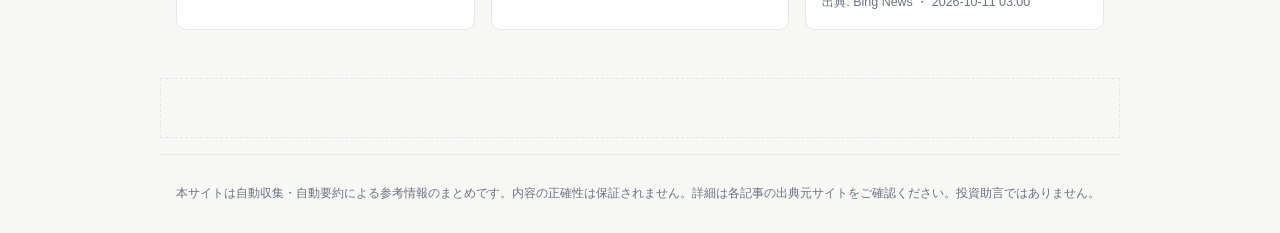
==== commit ec0445b1: "Automated update 2026/10/12  3:19:36.11" ====
--- a/docs/index.html
+++ b/docs/index.html
@@ -17,9 +17,9 @@
 <a href="predictions.html">株価予測ログ</a>
 <a href="calendar.html">暦注予測(実験)</a>
 <a href="models.html">モデル別精度</a>
-<a href="keywords/トランプ.html">トランプ (215)</a>
-<a href="keywords/高市早苗.html">高市早苗 (211)</a>
-<a href="keywords/イラン情勢.html">イラン情勢 (172)</a></nav>
+<a href="keywords/トランプ.html">トランプ (223)</a>
+<a href="keywords/高市早苗.html">高市早苗 (217)</a>
+<a href="keywords/イラン情勢.html">イラン情勢 (177)</a></nav>
 <main>
 
     <section>
@@ -27,6 +27,182 @@
       <div class="card-grid">
         
     <article class="card">
+      <a class="card-tag" href="keywords/イラン情勢.html">イラン情勢</a>
+      <h3><a href="http://www.bing.com/news/apiclick.aspx?ref=FexRss&amp;aid=&amp;tid=6acbceb1cb044554aa20bf2c25e5eb72&amp;url=https%3a%2f%2fnote.com%2fnoted_geoetflab%2fn%2fnb29c40b56738&amp;c=3930489689902136344&amp;mkt=ja-jp" target="_blank" rel="noopener noreferrer nofollow">【地政学ETFラボ】週次レポート：イラン情勢再燃と原油急騰ー2026年 ...</a></h3>
+      <p class="card-summary">米国とイランの対立が2月から継続しており、今週に入り緊張が再燃した。米国防総省は中央軍に対し大規模な戦闘作戦の再開準備を指示し、標的にはイランのエネルギー施設や核関連施設が含まれる可能性があると報じられている。イランはホルムズ海峡でのタンカー攻撃を強めており、世界の原油在庫が低水準にあることから10月8日には北海ブレントが前日比5％超の1バレル105ドル、WTIも5％超の92ドル台まで急騰した。週初にはG7による戦略石油備蓄の協調放出や中東産油の供給増観測で一時的に価格が下落したが、週後半には供給不安が優勢となり、欧州株（独DAX、英FTSE100など）はインフレ懸念で軟化し、米欧の長期金利も上昇した。</p>
+      <p class="card-meta">出典: Bing News ・ 2026-10-12 03:00</p>
+    </article>
+
+    <article class="card">
+      <a class="card-tag" href="keywords/イラン情勢.html">イラン情勢</a>
+      <h3><a href="http://www.bing.com/news/apiclick.aspx?ref=FexRss&amp;aid=&amp;tid=6acbceb1cb044554aa20bf2c25e5eb72&amp;url=https%3a%2f%2fwww.yomiuri.co.jp%2fworld%2f20260907-GYT1T00025%2f&amp;c=2833800842900821918&amp;mkt=ja-jp" target="_blank" rel="noopener noreferrer nofollow">イラン情勢停滞で焦り、キーウに初の米特使派遣…外交成果に ...</a></h3>
+      <p class="card-summary">米国のトランプ大統領が、中東担当特使スティーブン・ウィトコフを初めてウクライナに派遣した。背景にはイラン情勢の行き詰まりがあり、ウクライナ問題の進展と外交成果を目指していると記事は指摘している。
+
+ウクライナ側はウィトコフ氏らに首都キーウの現状を訴え、防空支援につなげたい考えだ。トランプ氏は「平和のためのアイデアがある」としつつ、成果が上がるかどうかは不明であると述べた。
+
+これまでウクライナ和平交渉は頓挫していたが、最近ではCIA長官の訪露や米露財務相会談が実施され、米国は再びウクライナ問題への関与を強めている。</p>
+      <p class="card-meta">出典: Bing News ・ 2026-10-12 03:00</p>
+    </article>
+
+    <article class="card">
+      <a class="card-tag" href="keywords/イラン情勢.html">イラン情勢</a>
+      <h3><a href="http://www.bing.com/news/apiclick.aspx?ref=FexRss&amp;aid=&amp;tid=6acbceb1cb044554aa20bf2c25e5eb72&amp;url=https%3a%2f%2fnote.com%2fkokoro_domannaka%2fn%2fn0ffda88717fc&amp;c=1303576877570852188&amp;mkt=ja-jp" target="_blank" rel="noopener noreferrer nofollow">イラン情勢、振り出しに戻る？トランプ氏「停戦拒否」の衝撃と ...</a></h3>
+      <p class="card-summary">2月28日、イラン戦争が始まりアメリカとイスラエルがイラン最高指導者ハメネイ師の殺害に成功したが、期待された体制崩壊や体制転換は起きなかった。イランのホルムズ海峡封鎖により原油供給が激減し、アメリカ国内でガソリン価格が高騰してトランプ大統領の支持率が下落。6月17日には戦闘終結を目的とした覚書が署名されたものの、すぐに形骸化し、以降イランによるホルムズ海峡封鎖と米軍の逆封鎖が続き、イラン核開発問題の話し合いは進んでいない。</p>
+      <p class="card-meta">出典: Bing News ・ 2026-10-12 03:00</p>
+    </article>
+
+    <article class="card">
+      <a class="card-tag" href="keywords/高市早苗.html">高市早苗</a>
+      <h3><a href="http://www.bing.com/news/apiclick.aspx?ref=FexRss&amp;aid=&amp;tid=6acbceb013a4411fa085dda40233d08c&amp;url=https%3a%2f%2fwww.sankei.com%2farticle%2f20261009-XYJQB6WLAFKODM5HH3IBPKVP7I%2f&amp;c=14960312270856733243&amp;mkt=ja-jp" target="_blank" rel="noopener noreferrer nofollow">高市早苗首相、旧姓の通称使用法制化に意欲 代表質問に「必要な ...</a></h3>
+      <p class="card-summary">9日、参院本会議で行われた代表質問において、高市早苗首相は旧姓の通称使用法制化に意欲を表明し、婚姻による氏の変更による社会的不利益を減らすため政府として必要な検討を進める方針を示した。同時に、厳格な本人確認に用いる書類については戸籍上の氏との併記が必要になるとの考えを主張し、飲食料品の消費税減税や防衛費増額の財源については予算編成改革の全体像を見据えて検討していくと述べた。さらに、トランプ米政権による国際刑事裁判所（ICC）所長らへの制裁に対し、日本は法の支配の徹底のためICCを一貫して支持すると主張し、農林水産相の更迭問題についても、豊富な知識と政策構築力を生かして食料安全保障の強化のためにも継続させる理由を説明した。</p>
+      <p class="card-meta">出典: Bing News ・ 2026-10-12 03:00</p>
+    </article>
+
+    <article class="card">
+      <a class="card-tag" href="keywords/高市早苗.html">高市早苗</a>
+      <h3><a href="http://www.bing.com/news/apiclick.aspx?ref=FexRss&amp;aid=&amp;tid=6acbceb013a4411fa085dda40233d08c&amp;url=https%3a%2f%2fnote.com%2fajpw_tk_kw%2fn%2fnf2c49374126b&amp;c=3415349762629379529&amp;mkt=ja-jp" target="_blank" rel="noopener noreferrer nofollow">高市政権の検証ーー第2回 高市早苗の政治的形成と政権成立</a></h3>
+      <p class="card-summary">高市早苗首相の就任は、政策志向や自民党内の力関係のみでは説明できず、党や政府で積み重ねた経験、総裁選での支持獲得、連立相手の変更が重なって成立した。発足時の特徴は、明確な政策志向を持つ首相が党内調整と他党との合意によって政権を組み立てなければならず、「強い指導者」の印象と実際の権限範囲を分けることがこの政権を理解する手掛かりとなる。彼女の経歴は神戸大学、松下政経塾を経て国政に進み、通産政務次官、経済産業副大臣、総務大臣、経済安全保障担当大臣などを歴任し、党では政務調査会長も務めた。行政と党の両部門にまたがる職歴から、首相就任前に省庁や党内調整に携わる機会があり、特定の思想だけで捉えるとこの経験を見落とす可能性がある。</p>
+      <p class="card-meta">出典: Bing News ・ 2026-10-12 03:00</p>
+    </article>
+
+    <article class="card">
+      <a class="card-tag" href="keywords/高市早苗.html">高市早苗</a>
+      <h3><a href="http://www.bing.com/news/apiclick.aspx?ref=FexRss&amp;aid=&amp;tid=6acbceb013a4411fa085dda40233d08c&amp;url=https%3a%2f%2fwww.sankei.com%2farticle%2f20261008-YBAWM5CBV5HVJAX4W7ZNIK6N24%2f&amp;c=8089248078493535775&amp;mkt=ja-jp" target="_blank" rel="noopener noreferrer nofollow">「職責全うして」高市早苗首相、簗和生農水相の更迭を否定 道路 ...</a></h3>
+      <p class="card-summary">参院本会議で首相の高市早苗は、自身の応援をしなかった自治体の道路予算を大幅にカットしたとの発言を撤回し、謝罪した農林水産相・簗和生の更迭を否定した。首相は発言について「不適切だ」と認めつつ、「政治家の発言については本人が適切に説明をすることが重要であり、しっかりと説明をしたうえで襟を正して職責を全うしてほしいと考えている」と述べた。簗和生農水相は、地元のために一生懸命取り組んできた思いから事実と異なる発言をしてしまったと説明し、発言を撤回して謝罪したうえで、不適切だったと自覚していると語った。</p>
+      <p class="card-meta">出典: Bing News ・ 2026-10-12 03:00</p>
+    </article>
+
+    <article class="card">
+      <a class="card-tag" href="keywords/トランプ.html">トランプ</a>
+      <h3><a href="http://www.bing.com/news/apiclick.aspx?ref=FexRss&amp;aid=&amp;tid=6acbceae41134b36aec2a5522dff3d3b&amp;url=https%3a%2f%2fwww.sankei.com%2farticle%2f20261011-743KAPSAXFPNLBNY3CK3PSSJMQ%2f&amp;c=1263619376182894520&amp;mkt=ja-jp" target="_blank" rel="noopener noreferrer nofollow">トランプ氏、ウクライナに「露製油所の攻撃やめろ」「新大統領 ...</a></h3>
+      <p class="card-summary">トランプ大統領は10日、ゼレンスキー大統領がロシアとの和平合意を先送りしたと批判し、ウクライナが「取引のできる新大統領を迎えるよう勧めた」。ロシアのプーチン大統領が米国への軽油供給に合意したことを踏まえ、ゼレンスキー氏に対し「世界で問題を引き起こす製油所への攻撃をやめろ」と牽制した。
+
+同日にフロリダ州で開かれた米側の和平交渉担当特使ウィットコフ氏とトランプ氏の娘婿クシュナー氏とのウクライナ代表団との会談では、米側がロシア製油所への攻撃を続ける場合、攻撃目標に関する情報供与を打ち切ると警告したという。
+
+トランプ氏はウクライナによる製油所攻撃が燃料高騰を招き、米農家や牧場主に問題を引き起こしているとして批判した。</p>
+      <p class="card-meta">出典: Bing News ・ 2026-10-12 03:00</p>
+    </article>
+
+    <article class="card">
+      <a class="card-tag" href="keywords/トランプ.html">トランプ</a>
+      <h3><a href="http://www.bing.com/news/apiclick.aspx?ref=FexRss&amp;aid=&amp;tid=6acbceae41134b36aec2a5522dff3d3b&amp;url=https%3a%2f%2fwww.sankei.com%2farticle%2f20261011-IAZLZWYN7FM2HJ3MSNL27HPHK4%2f&amp;c=3486384681669142055&amp;mkt=ja-jp" target="_blank" rel="noopener noreferrer nofollow">トランプ氏、銃殺刑配信は「私が決める」 抑止効果期待も、批判の ...</a></h3>
+      <p class="card-summary">トランプ米大統領は10日、銃殺刑の生配信について、最終的に自身が決めるとしている。ホワイトハウスでの記者団の問いかけに対し、超党派の議員からは「見せ物にするべきではない」と批判の声が上がっている。執行は12月3日にフォートフッド陸軍基地で行われる予定で、米軍での死刑執行は1961年以来となる見込みだ。</p>
+      <p class="card-meta">出典: Bing News ・ 2026-10-12 03:00</p>
+    </article>
+
+    <article class="card">
+      <a class="card-tag" href="keywords/トランプ.html">トランプ</a>
+      <h3><a href="http://www.bing.com/news/apiclick.aspx?ref=FexRss&amp;aid=&amp;tid=6acbceae41134b36aec2a5522dff3d3b&amp;url=https%3a%2f%2fwww.asahi.com%2farticles%2fASVBB6QL0VBBUHBI02GM.html&amp;c=10055283020880518548&amp;mkt=ja-jp" target="_blank" rel="noopener noreferrer nofollow">トランプ氏「ウクライナに新大統領を」 対ロシア制裁緩和の批判受け</a></h3>
+      <p class="card-summary">トランプ米大統領は10日、ウクライナのゼレンスキー大統領について「ウクライナは新しい大統領を得る時期だ」と述べた。9日には、ロシアによるウクライナ侵攻に対する制裁の一部を緩和し、ロシアの軽油を世界市場に供給することに合意したと発表し、ゼレンスキー氏はこれをロシア利益とするとして批判した。トランプ氏は、ウクライナによるロシアの製油所攻撃を理由に挙げ、「軽油には手を出すな」と警告した上で、米国での軽油価格上昇が農業や運送業に打撃を与えているとし、農業・畜産業への悪影響を懸念した。</p>
+      <p class="card-meta">出典: Bing News ・ 2026-10-12 03:00</p>
+    </article>
+
+    <article class="card">
+      <a class="card-tag" href="keywords/イラン情勢.html">イラン情勢</a>
+      <h3><a href="https://news.google.com/rss/articles/CBMiX0FVX3lxTE5XSmdmWm1STENsa0JYRFRjTkpNR203YVIwdFlBS1I3SjhFOUxRR0JjSV9wQmRuV3Jua0thWVFkLXBucjU5LXZaSTJGanROYmx0T2JfeHFpVWt1cjdvTldZ?oc=5" target="_blank" rel="noopener noreferrer nofollow">米イラン停戦後も燻る景気下振れ懸念 ナフサ不足が影響しやすい産業は？ 野村證券・伊藤勇輝 - 野村證券</a></h3>
+      <p class="card-summary">記事では米イラン停戦後も景気下振れの懸念が残っていることが報じられている。ナフサ不足が影響しやすい産業について言及されており、景気への影響が注目されている。記事は野村證券の伊藤勇輝氏によって執筆されたものである。</p>
+      <p class="card-meta">出典: Google News ・ 2026-10-12 03:00</p>
+    </article>
+
+    <article class="card">
+      <a class="card-tag" href="keywords/イラン情勢.html">イラン情勢</a>
+      <h3><a href="https://news.google.com/rss/articles/CBMiX0FVX3lxTFBaTUJqQjF3MndWUWhmOEwzSE1oeHdMcUNBNWh6R21VWU1SSUJiZFZ0Qmx4WlF3TW9KX0loaTM0NGI1aHduNVNyeXBvSHRFLVJfQ2o5VGZIOUFjMUNrd3JR?oc=5" target="_blank" rel="noopener noreferrer nofollow">トランプ大統領 中間選挙前のイラン攻撃を検討か 米報道 - NHK ONE</a></h3>
+      <p class="card-summary">米報道によると、トランプ前大統領が中間選挙前にイラン攻撃を検討していると伝えられている。NHKはこの米報道を伝えている。</p>
+      <p class="card-meta">出典: Google News ・ 2026-10-12 03:00</p>
+    </article>
+
+    <article class="card">
+      <a class="card-tag" href="keywords/イラン情勢.html">イラン情勢</a>
+      <h3><a href="https://news.google.com/rss/articles/CBMiZ0FVX3lxTE1QZ1NLMkstdzVkLU11akFkV0pEc3pYMHZ2bTctTmg1MkNMS2ZMc29xM1lERVJycjhUemlETmtDMG9BbWQySzJ2OVJiejJvMkhtTkZvMTl0TkdCS2RuR0tBQ09OVkktMkk?oc=5" target="_blank" rel="noopener noreferrer nofollow">イラン、商船への攻撃「ホルムズ海峡の外でも」 米の通航支援に反発 - 朝日新聞</a></h3>
+      <p class="card-summary">イランが商船に攻撃を行い、その場所はホルムズ海峡の外であったと報じられている。この攻撃は、米国の通航支援に対する反発という背景があるという。</p>
+      <p class="card-meta">出典: Google News ・ 2026-10-12 03:00</p>
+    </article>
+
+    <article class="card">
+      <a class="card-tag" href="keywords/イラン情勢.html">イラン情勢</a>
+      <h3><a href="https://news.google.com/rss/articles/CBMiUEFVX3lxTFA4QnJJcEE2WG9uSkJFYzNQTFR1Zzd6RUxrNVV0RGo5akltd3hOV0VjTXVsYXZJdDVjdzU1ZE5nWFkyRGYtZnlBWFpmVFZwUW1U?oc=5" target="_blank" rel="noopener noreferrer nofollow">トランプ氏、海峡再開に向けた新提案を拒否 イランは劣勢のため「合意したがっている」 - CNN.jp</a></h3>
+      <p class="card-summary">トランプ氏が、海峡再開を目的とした新提案を拒否した。イランは現在劣勢にあり、合意したがっているとしている。</p>
+      <p class="card-meta">出典: Google News ・ 2026-10-12 03:00</p>
+    </article>
+
+    <article class="card">
+      <a class="card-tag" href="keywords/イラン情勢.html">イラン情勢</a>
+      <h3><a href="https://news.google.com/rss/articles/CBMiX0FVX3lxTE1FTDVFNnJHQlVySVVUaGV6c3VYWmVMUm8yWWVveXdhc0c5d05iUEkycVdfLWxJWTQ0Z1JBVlpIb1JmbDVlZjdGaWI3RkFMR1MwT1NHaUlINUZVOXVFUFBJ?oc=5" target="_blank" rel="noopener noreferrer nofollow">終わらないイラン戦争と中東の新秩序 ――中東情勢の変化を見据えた日本の課題 - 笹川平和財団</a></h3>
+      <p class="card-summary">この記事は、笹川平和財団がテーマとする「終わらないイラン戦争と中東の新秩序」および「中東情勢の変化を見据えた日本の課題」に関するものである。内容は、イラン戦争の継続と中東地域における秩序の変化、および日本が対応すべき課題について言及している。提示された範囲内では、具体的な記事の詳細な記述はなく、タイトルおよびテーマに関する情報のみが示されている。</p>
+      <p class="card-meta">出典: Google News ・ 2026-10-12 03:00</p>
+    </article>
+
+    <article class="card">
+      <a class="card-tag" href="keywords/高市早苗.html">高市早苗</a>
+      <h3><a href="https://news.google.com/rss/articles/CBMiaEFVX3lxTE52YXpyWDc3MUx0MlVBaWdKMDBDY3pqbVBpMzVzZGRxMURHbHVhd1piaXczdUpic2lBRWhJWnEtZTJoanNHajhBblZ4Q1k2dDZ1a3llLTEydHVUWmVjVDg4NXZJMEZmTWlu?oc=5" target="_blank" rel="noopener noreferrer nofollow">読む政治：高市首相人事、評価されず… それでも改造内閣支持率上昇の理由 - 毎日新聞</a></h3>
+      <p class="card-summary">提示されたテキストは、毎日の新聞の見出しと出典のみで構成されており、記事の本文が含まれていません。内容を要約するための事実が不足しています。</p>
+      <p class="card-meta">出典: Google News ・ 2026-10-12 03:00</p>
+    </article>
+
+    <article class="card">
+      <a class="card-tag" href="keywords/高市早苗.html">高市早苗</a>
+      <h3><a href="https://news.google.com/rss/articles/CBMiU0FVX3lxTFBwTlczRHAybWlpblpidmhVU1FfUDZvMUxRUTI2ODFLdFBZQ1k0ZmRhNklMR2thNWVPRUtVTFdsMXpzbGxKWnJ6VWVOWnRDNVh2R2NF?oc=5" target="_blank" rel="noopener noreferrer nofollow">高市首相「経世済民」のイヤな感じ…政権の言葉選びに透ける「上から目線」の違和感 - 東京新聞</a></h3>
+      <p class="card-summary">東京新聞の記事は、高市首相が「経世済民」という言葉を使用したことに言及している。記事はその言葉選びが「上から目線」のような違和感を与えると指摘している。記事全体として、「経世済民」という表現に対するイヤな感じや違和感が報告されている。</p>
+      <p class="card-meta">出典: Google News ・ 2026-10-12 03:00</p>
+    </article>
+
+    <article class="card">
+      <a class="card-tag" href="keywords/高市早苗.html">高市早苗</a>
+      <h3><a href="https://news.google.com/rss/articles/CBMif0FVX3lxTE5hR2M2UTF2dlBLWVZKN2R4b0U2STVKaXVnWk9OQ2stR1YxaWt5YjYwMEZHMC1IX0IxSm9sVTJQZE0xb2k2bEtCbHFFOXJ2aDdudUhDeXVoSTRGazdZS01ldWV5OHUzLUtKWWdnc2htMkNqU280b0drZkdvVkp4Ujg?oc=5" target="_blank" rel="noopener noreferrer nofollow">60歳俳優、高市首相を強烈批判「モラル崩壊！ますます壊れゆくニッポン」簗農相更迭否定を両断（日刊スポーツ） - Yahoo!ニュース</a></h3>
+      <p class="card-summary">60歳の俳優が高市首相を強く批判し、「モラル崩壊！ますます壊れゆくニッポン」と述べた。同時に、簗農相の更迭を否定する考えを両断した。</p>
+      <p class="card-meta">出典: Google News ・ 2026-10-12 03:00</p>
+    </article>
+
+    <article class="card">
+      <a class="card-tag" href="keywords/高市早苗.html">高市早苗</a>
+      <h3><a href="https://news.google.com/rss/articles/CBMibEFVX3lxTE9iUTE5Ym5ZeTZxRlFxeFNxYVZhZnVzbklyQUllcmpHS1d4SXFpakE0RjBRVDRzUXVtVVQwMWxDbW5WWVBmd2JhT21kZXV4bmtVVVB5bFRmdFJUM3pyT2FQZ2tDelVIanhoeWpjWg?oc=5" target="_blank" rel="noopener noreferrer nofollow">高市政権、一斉にリフレ否定 米国意識で「利上げ慎重」打ち消し - 日本経済新聞</a></h3>
+      <p class="card-summary">高市政権は一斉に「リフレ」を否定した。米国の動向を意識した結果、「利上げ慎重」の姿勢が打ち消された。</p>
+      <p class="card-meta">出典: Google News ・ 2026-10-12 03:00</p>
+    </article>
+
+    <article class="card">
+      <a class="card-tag" href="keywords/高市早苗.html">高市早苗</a>
+      <h3><a href="https://news.google.com/rss/articles/CBMiZ0FVX3lxTE1JY2VpekpRODRXeE9ldlJEcWF5N0ZFTjhweFk1ZG5TY1NCSENhSVBpdUVKOUs3c211ejNOUXBiLTlFclRVZnJoZE5JM3hjYkc5ZXpfTXdXbFBTNHIwd1B5TFc2QVpWRWM?oc=5" target="_blank" rel="noopener noreferrer nofollow">首脳会談は実現したが… ウクライナが抱える日本への不満と温度差 [高市政権の安保見直し][安全保障関連3文書] - 朝日新聞</a></h3>
+      <p class="card-summary">首脳会談は実現したが、ウクライナが日本に対して不満と温度差を抱えていると報じられている。記事は、高市政権の安保見直しや安全保障関連3文書の文脈でこの状況が取り上げられているとされている。</p>
+      <p class="card-meta">出典: Google News ・ 2026-10-12 03:00</p>
+    </article>
+
+    <article class="card">
+      <a class="card-tag" href="keywords/トランプ.html">トランプ</a>
+      <h3><a href="https://news.google.com/rss/articles/CBMif0FVX3lxTE14Z3l5OFRZanRWdEVSNHBTdmdzSkYxVEhONlBSb2xORlFXSEhZSTFRaXM3VTJQXzJBRzg0VVhVclJtYlhwV205SE9VWVZ2eVBKRHQyQ0MybHVkcVFXQlcwLWJlWHM1aHJPWE9wYjdUdUxfbXdrMzc1WmFCUlIxZlU?oc=5" target="_blank" rel="noopener noreferrer nofollow">太平洋を「トランプ洋」に？ 米大統領、改称に意欲か（共同通信） - Yahoo!ニュース</a></h3>
+      <p class="card-summary">共同通信の記事によると、米大統領が太平洋を「トランプ洋」に改称する意欲があると報じられている。記事はその改称が正式に決定されたものか、現在の段階での話かは明確にしていない。</p>
+      <p class="card-meta">出典: Google News ・ 2026-10-12 03:00</p>
+    </article>
+
+    <article class="card">
+      <a class="card-tag" href="keywords/トランプ.html">トランプ</a>
+      <h3><a href="https://news.google.com/rss/articles/CBMiZ0FVX3lxTE1Fb052NWJqejlSNGJFWTdDelMzMjVBVE9NdmliTk9rdUlNSDBTalpsU3lqcFUyaFVmZWU5a0hDV1A4dGpKaHBmQmI5TlJaalkxM013RGJpWXJONGhNM0NoTGRYYTV1TGM?oc=5" target="_blank" rel="noopener noreferrer nofollow">「何の得が」共和党支持者も怒るデータセンター トランプ氏も裏目か [アメリカ中間選挙] - 朝日新聞</a></h3>
+      <p class="card-summary">記事は、データセンターに関連する問題が共和党支持者の怒りを買っており、トランプ氏にとっての中間選挙での逆効果が指摘されていると報じている。見出しは「何の得が」と題し、支持者が得る利益がないとの見方も含まれている。</p>
+      <p class="card-meta">出典: Google News ・ 2026-10-12 03:00</p>
+    </article>
+
+    <article class="card">
+      <a class="card-tag" href="keywords/トランプ.html">トランプ</a>
+      <h3><a href="https://news.google.com/rss/articles/CBMif0FVX3lxTE9DVnZQT0M3eUlPQVNaV0tnbHFUd2NHdV9Fbm9vd2VzNmM5VTZDQUFJMnJmZzFIdFMzdTdyM0NvU3F0cmhqM0dYQ1ZJX0RBcGUwU3ozaVNYOERwQ0NFOWI2TlJfaHBHQkJ6bXZBdzF5OTJodEVmc1BUS0ZSM2tNOEU?oc=5" target="_blank" rel="noopener noreferrer nofollow">中間選挙、トランプ氏「足かせ」 米共和党支持者で認識拡大（共同通信） - Yahoo!ニュース</a></h3>
+      <p class="card-summary">共同通信の記事によりますと、中間選挙におけるトランプ前大統領について、米共和党支持者の間で「足かせ」となる認識が拡大していると報じられています。記事は、共和党支持者の中でトランプ氏の影響や評価について「足かせ」との認識が広がっていると伝えています。</p>
+      <p class="card-meta">出典: Google News ・ 2026-10-12 03:00</p>
+    </article>
+
+    <article class="card">
+      <a class="card-tag" href="keywords/トランプ.html">トランプ</a>
+      <h3><a href="https://news.google.com/rss/articles/[base64]?oc=5" target="_blank" rel="noopener noreferrer nofollow">「手負いのトランプはもっと怖い？」中間選挙で共和党が敗北したら何が起きるのか - ダイヤモンド・オンライン</a></h3>
+      <p class="card-summary">提示された文章には、ダイヤモンド・オンラインの記事タイトルのみが記載されており、記事の本文が含まれていません。そのため、記事に書かれている事実を要約することができません。</p>
+      <p class="card-meta">出典: Google News ・ 2026-10-12 03:00</p>
+    </article>
+
+    <article class="card">
+      <a class="card-tag" href="keywords/トランプ.html">トランプ</a>
+      <h3><a href="https://news.google.com/rss/articles/CBMif0FVX3lxTE1fanRGbTJJSHoySDBOeWNqNVBkZGhFR2RzdUI3VVZHcjFLTlJCWktJSzU3azJCcGR6MlRQSkdUXy1wUlBvaEdHVFQ0NGFQU21oc3R3dmlIV0d5VlpHZDJBVTdWYVFxeENiRnpJWDBfb0I0UnluU0ZFRjZ3bDhOMW8?oc=5" target="_blank" rel="noopener noreferrer nofollow">トランプ氏「ウクライナは新しい大統領を選ぶ時」 製油所攻撃巡り警告（ＡＦＰ＝時事） - Yahoo!ニュース</a></h3>
+      <p class="card-summary">トランプ氏は、ウクライナが新しい大統領を必要としていると述べた。ゼレンスキー大統領について、軽油価格の高騰を招いていると非難した。さらに、ロシアとウクライナの間で「エネルギー停戦」が合意されたと主張した。</p>
+      <p class="card-meta">出典: Google News ・ 2026-10-12 03:00</p>
+    </article>
+
+    <article class="card">
       <a class="card-tag" href="keywords/トランプ.html">トランプ</a>
       <h3><a href="http://www3.nhk.or.jp/news/html/20260807/k10015198941000.html" target="_blank" rel="noopener noreferrer nofollow">米 半導体や太陽光パネルの材料に追加関税 中国を念頭か</a></h3>
       <p class="card-summary">アメリカのトランプ大統領は、半導体や太陽光パネルの主な材料であるポリシリコンやその派生品に追加関税を課す文書に署名した。この措置は、当該材料の生産で高いシェアを占める中国を念頭に置いたものと記されている。</p>
@@ -66,174 +242,6 @@
       <h3><a href="http://www.bing.com/news/apiclick.aspx?ref=FexRss&amp;aid=&amp;tid=6aca7d35d68f407b82ca7956f179e9ed&amp;url=https%3a%2f%2fnote.com%2fnoted_magpie8530%2fn%2fnb8c27c3c4ce8&amp;c=11881049970085025277&amp;mkt=ja-jp" target="_blank" rel="noopener noreferrer nofollow">【基準価額予想】WCMネクスト＆世界のベスト：イラン情勢への ...</a></h3>
       <p class="card-summary">米国市場はイラン情勢の相反する見出しが飛び交ったものの、主要3指数は揃って上昇して取引を終えた。来週からは大手金融機関の決算やインフレ指標の発表が控え、ラッセル2000は週間でマイナスとなるなど方向感に欠ける場面もあったが、S&amp;P500のテクノロジーセクターは大幅増益が予想されている。両ファンドの基準価額予想は株価要因と為替要因のプラス寄与により上昇圧力がかかり、現地株価ベースでは上位銘柄がファンド全体を牽引した。</p>
       <p class="card-meta">出典: Bing News ・ 2026-10-11 03:00</p>
-    </article>
-
-    <article class="card">
-      <a class="card-tag" href="keywords/高市早苗.html">高市早苗</a>
-      <h3><a href="http://www.bing.com/news/apiclick.aspx?ref=FexRss&amp;aid=&amp;tid=6aca7d34d6604a71998e66f11306ac00&amp;url=https%3a%2f%2fnote.com%2fapp_toudou222%2fn%2fnaca9ca4f04b8&amp;c=16214498026726973432&amp;mkt=ja-jp" target="_blank" rel="noopener noreferrer nofollow">【日本を動かす人々】高市早苗とは何者？日本初の女性総理の経歴 ...</a></h3>
-      <p class="card-summary">2025年10月21日、高市早苗氏が日本初の女性内閣総理大臣に就任した。同氏は奈良県出身の自由民主党議員で、1993年の初当選以来、経済産業副大臣、総務大臣、経済安全保障担当大臣などを歴任し、神戸大学経営学部を卒業している。内閣総理大臣として、経済、外交、安全保障、社会保障など日本の各政策を担う。</p>
-      <p class="card-meta">出典: Bing News ・ 2026-10-11 03:00</p>
-    </article>
-
-    <article class="card">
-      <a class="card-tag" href="keywords/高市早苗.html">高市早苗</a>
-      <h3><a href="http://www.bing.com/news/apiclick.aspx?ref=FexRss&amp;aid=&amp;tid=6aca7d34d6604a71998e66f11306ac00&amp;url=https%3a%2f%2fnote.com%2fajpw_tk_kw%2fn%2fnf2c49374126b&amp;c=3415349762629379529&amp;mkt=ja-jp" target="_blank" rel="noopener noreferrer nofollow">高市政権の検証ーー第2回 高市早苗の政治的形成と政権成立</a></h3>
-      <p class="card-summary">高市早苗の首相就任は、政策志向や党内力関係のみで説明できず、党政府での積み重ねた経験、総裁選での支持獲得、連立相手の変更が重なって成立した。発足時の特徴は、明確な政策志向を持つ首相が、党内調整と他党との合意によって政権を組み立てなければならなかった点であり、「強い指導者」という印象と実際の権限範囲の差がこの政権を理解する手掛かりとなる。経歴には通産政務次官、経済産業副大臣、内閣府特命担当大臣、総務大臣、経済安全保障担当大臣などを歴任し、行政と党の政策部門の双方に携わったことが示されており、首相就任以前に政策提案だけでなく省庁・党内調整の機会があったが、役職経験だけで政策成果や調整能力が証明されるわけではない。</p>
-      <p class="card-meta">出典: Bing News ・ 2026-10-11 03:00</p>
-    </article>
-
-    <article class="card">
-      <a class="card-tag" href="keywords/高市早苗.html">高市早苗</a>
-      <h3><a href="http://www.bing.com/news/apiclick.aspx?ref=FexRss&amp;aid=&amp;tid=6aca7d34d6604a71998e66f11306ac00&amp;url=https%3a%2f%2fwww.sankei.com%2farticle%2f20261009-XYJQB6WLAFKODM5HH3IBPKVP7I%2f&amp;c=14960312270856733243&amp;mkt=ja-jp" target="_blank" rel="noopener noreferrer nofollow">高市早苗首相、旧姓の通称使用法制化に意欲 代表質問に「必要な ...</a></h3>
-      <p class="card-summary">高市早苗首相は代表質問で、旧姓の通称使用法制化に意欲を示し、婚姻による氏の変更が社会生活で不便や不利益を感じる人を減らせるとの考えを表明したほか、厳格な本人確認に用いる書類については戸籍上の姓との併記が必要になると主張した。首相は飲食料品の消費税減税や防衛費増額の財源について、予算編成改革の全体像を見据えて今後検討していく方針を示し、国際刑事裁判所（ICC）に対する支持を法の支配の徹底を理由に継続するとの姿勢を示した。農林水産大臣の簗和生氏について、首相は更迭を否定し、政策力を生かして食料安全保障の強化のためにも人一倍働いてほしいとの理由で続投させる考えを説明したほか、代表質問は7～9日に衆参両院本会議で行われ、13、14日には首相の継続質問が予定されている。</p>
-      <p class="card-meta">出典: Bing News ・ 2026-10-11 03:00</p>
-    </article>
-
-    <article class="card">
-      <a class="card-tag" href="keywords/トランプ.html">トランプ</a>
-      <h3><a href="http://www.bing.com/news/apiclick.aspx?ref=FexRss&amp;aid=&amp;tid=6aca7d32454243fc9fe8712affba6e6a&amp;url=https%3a%2f%2fmainichi.jp%2farticles%2f20261011%2fddm%2f007%2f030%2f083000c&amp;c=1107212295940982142&amp;mkt=ja-jp" target="_blank" rel="noopener noreferrer nofollow">ノーベル平和賞 「ノルウェーの汚点に」 トランプ氏不満爆発</a></h3>
-      <p class="card-summary">トランプ前大統領はノーベル平和賞の授与決定に対し、ノルウェー委員会の決定を「消しがたい汚点」と批判し、自身が受賞すべきだと主張した。イランの核保有阻止や8つの戦争終結などを挙げながら、受賞者を「聞いたこともない謎の人物」と呼んだ上で、ニューヨーク州の選挙集会で発言した。</p>
-      <p class="card-meta">出典: Bing News ・ 2026-10-11 03:00</p>
-    </article>
-
-    <article class="card">
-      <a class="card-tag" href="keywords/トランプ.html">トランプ</a>
-      <h3><a href="https://news.yahoo.co.jp/articles/584f8b49e72129a24f7093ec4fcae0af86a305f2" target="_blank" rel="noopener noreferrer nofollow">トランプ大統領「戦争ごとに8つのノーベル賞を受賞すべきだった ...</a></h3>
-      <p class="card-summary">トランプ大統領は、自身がノーベル平和賞を受賞すべきだと主張し、日本と北朝鮮、中国と台湾などの間で戦争を防いだとしてその価値を強調した。同時に、実際に同賞を受賞した人物を「誰も知らない人物だ」と評し、選考制度自体を「不正だ」と批判した。さらに、防いだ戦争ごとに8つのノーベル賞を受賞すべきだったと述べ、ロシア・ウクライナ戦争やイラン情勢についても言及した。</p>
-      <p class="card-meta">出典: Bing News ・ 2026-10-11 03:00</p>
-    </article>
-
-    <article class="card">
-      <a class="card-tag" href="keywords/イラン情勢.html">イラン情勢</a>
-      <h3><a href="https://news.google.com/rss/articles/CBMiUEFVX3lxTE1kRW85WHpCRWRPNWVwTHNPeW1qV2pUUC1vR0NSenMtMTkzM0xweGR1cF9jbmpHbnQyOU02UWFFS0VkTnhoRTAybTBlWXY5eUpp?oc=5" target="_blank" rel="noopener noreferrer nofollow">米国防総省 イラン攻撃準備命令か - Yahoo!ニュース</a></h3>
-      <p class="card-summary">記事の見出しは「米国防総省 イラン攻撃準備命令か」となっている。この見出しは、米国防総省がイラン攻撃に関する準備命令を出したと報じられていることを示している。ただし、記事本文の詳細な内容や裏付けに関する記述は提示されていない。</p>
-      <p class="card-meta">出典: Google News ・ 2026-10-11 03:00</p>
-    </article>
-
-    <article class="card">
-      <a class="card-tag" href="keywords/イラン情勢.html">イラン情勢</a>
-      <h3><a href="https://news.google.com/rss/articles/CBMibEFVX3lxTFBJaEZtQ2lLT3BIZjlEZGJjbkQySTVRcTdSdjRPVzRfcW42UjBrRmdSbXYtVjZUUFVTRnRHOUplTHlsRGFsUEpZUllXblpybk5jeFNYLVotbF94d2xjcDVUcFlCQlE0TjRmazVueg?oc=5" target="_blank" rel="noopener noreferrer nofollow">NYダウ続落で始まる イラン情勢巡る不透明感が重荷 - 日本経済新聞</a></h3>
-      <p class="card-summary">ニューヨーク株式相場のダウ平均株価は続落で始まった。この動きは、イラン情勢に関する不透明感が重荷となっている。日本経済新聞が報じた。</p>
-      <p class="card-meta">出典: Google News ・ 2026-10-11 03:00</p>
-    </article>
-
-    <article class="card">
-      <a class="card-tag" href="keywords/イラン情勢.html">イラン情勢</a>
-      <h3><a href="https://news.google.com/rss/articles/CBMiX0FVX3lxTFBaTUJqQjF3MndWUWhmOEwzSE1oeHdMcUNBNWh6R21VWU1SSUJiZFZ0Qmx4WlF3TW9KX0loaTM0NGI1aHduNVNyeXBvSHRFLVJfQ2o5VGZIOUFjMUNrd3JR?oc=5" target="_blank" rel="noopener noreferrer nofollow">トランプ大統領 中間選挙前のイラン攻撃を検討か 米報道 - NHKニュース</a></h3>
-      <p class="card-summary">米報道によると、トランプ前大統領が中間選挙前にイラン攻撃を検討していると伝えられている。この報道は米メディアによるものである。</p>
-      <p class="card-meta">出典: Google News ・ 2026-10-11 03:00</p>
-    </article>
-
-    <article class="card">
-      <a class="card-tag" href="keywords/イラン情勢.html">イラン情勢</a>
-      <h3><a href="https://news.google.com/rss/articles/CBMiZ0FVX3lxTE9wSlJPcUlaQnlOcUFXU096bUMtekhVcTVUTjFaUHJNTEhhZTBsaWs2SUU4T2RESVR0aHlweDdKOWtHWW5uOHphNzVwZ0RtdlRIcTQybXpNWGdBbkpDQ0cxek0tSV9NN00?oc=5" target="_blank" rel="noopener noreferrer nofollow">イラン外相「数日内に回答」 ホルムズ海峡めぐる米国との間接協議で - 朝日新聞</a></h3>
-      <p class="card-summary">イラン外相は、ホルムズ海峡を巡る米国との間接協議について、数日中に回答すると表明した。朝日新聞はこの協議がイランと米国の間で行われる間接的な話し合いであると報じている。</p>
-      <p class="card-meta">出典: Google News ・ 2026-10-11 03:00</p>
-    </article>
-
-    <article class="card">
-      <a class="card-tag" href="keywords/イラン情勢.html">イラン情勢</a>
-      <h3><a href="https://news.google.com/rss/articles/CBMiZ0FVX3lxTE1QZ1NLMkstdzVkLU11akFkV0pEc3pYMHZ2bTctTmg1MkNMS2ZMc29xM1lERVJycjhUemlETmtDMG9BbWQySzJ2OVJiejJvMkhtTkZvMTl0TkdCS2RuR0tBQ09OVkktMkk?oc=5" target="_blank" rel="noopener noreferrer nofollow">イラン、商船への攻撃「ホルムズ海峡の外でも」 米の通航支援に反発 - 朝日新聞</a></h3>
-      <p class="card-summary">イランが商船への攻撃を行った。この攻撃はホルムズ海峡の外で行われたとされ、米国の通航支援に対する反発によるものだと報じられている。朝日新聞が伝えている。</p>
-      <p class="card-meta">出典: Google News ・ 2026-10-11 03:00</p>
-    </article>
-
-    <article class="card">
-      <a class="card-tag" href="keywords/高市早苗.html">高市早苗</a>
-      <h3><a href="https://news.google.com/rss/articles/CBMiaEFVX3lxTE52YXpyWDc3MUx0MlVBaWdKMDBDY3pqbVBpMzVzZGRxMURHbHVhd1piaXczdUpic2lBRWhJWnEtZTJoanNHajhBblZ4Q1k2dDZ1a3llLTEydHVUWmVjVDg4NXZJMEZmTWlu?oc=5" target="_blank" rel="noopener noreferrer nofollow">読む政治：高市首相人事、評価されず… それでも改造内閣支持率上昇の理由 - 毎日新聞</a></h3>
-      <p class="card-summary">毎日新聞のコラム「読む政治」は、高市首相の人事が評価されていないとしつつ、改造内閣の支持率が上昇しているとの見方が示されている。この見出しは、人事評価の低さと支持率上昇の関連性について言及している。</p>
-      <p class="card-meta">出典: Google News ・ 2026-10-11 03:00</p>
-    </article>
-
-    <article class="card">
-      <a class="card-tag" href="keywords/高市早苗.html">高市早苗</a>
-      <h3><a href="https://news.google.com/rss/articles/CBMif0FVX3lxTFBZRjJIT25KaFFqR1FsY3d3VDF0eFhkUzQ3ZVVlV3F1RDA2TEk2VUEzTzVqMlJSUlJKUk9qSEtBcFZYX0RlLXlDRl9tZGRaaFJiem9oYkVkRU5TaWtSZWtGNVI0VUFaRmJ2ekVQdnp0TTcxUmIwTWFSX28wNlFsQTQ?oc=5" target="_blank" rel="noopener noreferrer nofollow">中国外務省が「高市早苗」と呼び捨てにした理由…トランプ大統領が「習近平」国家主席を厚遇したことで「日本との関係改善を急ぐ必要がなくなった」（デイリー新潮） - Yahoo!ニュース</a></h3>
-      <p class="card-summary">中国外務省は、日本の政治家高市早苗を敬称を省略した「呼び捨て」の形式で呼称し、日本側が中国に対して申し入れを行った。香港メディアはこの対応を意図的と分析している。記事によると、トランプ前米大統領が習近平国家主席を厚遇したことで、日本と中国の関係改善を急ぐ必要がなくなったとの見方が示されている。</p>
-      <p class="card-meta">出典: Google News ・ 2026-10-11 03:00</p>
-    </article>
-
-    <article class="card">
-      <a class="card-tag" href="keywords/高市早苗.html">高市早苗</a>
-      <h3><a href="https://news.google.com/rss/articles/CBMiU0FVX3lxTFBwTlczRHAybWlpblpidmhVU1FfUDZvMUxRUTI2ODFLdFBZQ1k0ZmRhNklMR2thNWVPRUtVTFdsMXpzbGxKWnJ6VWVOWnRDNVh2R2NF?oc=5" target="_blank" rel="noopener noreferrer nofollow">高市首相「経世済民」のイヤな感じ…政権の言葉選びに透ける「上から目線」の違和感 - 東京新聞</a></h3>
-      <p class="card-summary">東京新聞の記事は、高市早苗首相が用いた「経世済民」という言葉に対し、政権の言葉選びに見る「上から目線」の違和感が指摘されていると報じている。記事では、その言葉が国民に対して「イヤな感じ」を与え、上から目線のような受け止められ方がされているとして違和感が伝えられている。</p>
-      <p class="card-meta">出典: Google News ・ 2026-10-11 03:00</p>
-    </article>
-
-    <article class="card">
-      <a class="card-tag" href="keywords/高市早苗.html">高市早苗</a>
-      <h3><a href="https://news.google.com/rss/articles/CBMiZ0FVX3lxTE9Wc2JucDZYMXVEZk80bFV1bUVJZHNZRVFqZmpTQVh1REllNVBwdmdWQzQzMU5XRG1xNDh2eWpsV3hxSnB0MXo2NDFNdkVocVBwbmxodi1ERGU4dW01Vl92WkRsS0Q2RkE?oc=5" target="_blank" rel="noopener noreferrer nofollow">首相の「名誉ある制裁」メールは「政治家のウィット」 古屋氏が弁明 [高市早苗首相 自民党総裁] - 朝日新聞</a></h3>
-      <p class="card-summary">古屋氏が、首相の「名誉ある制裁」メールについて弁明し、その表現を「政治家のウィット」と呼んだ。報道によると、首相は高市早苗氏で、自民党総裁である。記事は朝日新聞によって掲載された。</p>
-      <p class="card-meta">出典: Google News ・ 2026-10-11 03:00</p>
-    </article>
-
-    <article class="card">
-      <a class="card-tag" href="keywords/高市早苗.html">高市早苗</a>
-      <h3><a href="https://news.google.com/rss/articles/CBMiV0FVX3lxTE5IZ043M0ZueXhBQVJzUS1oZzYyZGpscV90aDFKRERrRzViZEVPQkpBVElXQlN2OWY5NzBaQVV3SlVIdjRPUmVEMGI3NUcyaHU3dlJlX2xQYw?oc=5" target="_blank" rel="noopener noreferrer nofollow">高市早苗首相 - 首相G7欠席に野党から苦言続出 公表の公務なし、存在感低下も - 写真・画像(1/1) - 西日本新聞me</a></h3>
-      <p class="card-summary">高市早苗首相がG7を欠席し、野党から苦言が続出した。公表の公務はないとして、存在感低下も指摘されている。</p>
-      <p class="card-meta">出典: Google News ・ 2026-10-11 03:00</p>
-    </article>
-
-    <article class="card">
-      <a class="card-tag" href="keywords/イラン情勢.html">イラン情勢</a>
-      <h3><a href="http://www.bing.com/news/apiclick.aspx?ref=FexRss&amp;aid=&amp;tid=6ac92baa66b340ee9bfb77de52931349&amp;url=https%3a%2f%2fwww.nikkei.com%2farticle%2fDGXZQOFL08ARP0Y6A001C2000000%2f&amp;c=7244263223116719730&amp;mkt=ja-jp" target="_blank" rel="noopener noreferrer nofollow">米国株、ダウ続落で始まる イラン情勢巡り不透明感 米利上げ観測 ...</a></h3>
-      <p class="card-summary">8日の米株式市場でダウ工業株30種平均は続落し、午前9時35分現在で前日比142ドル26セント安の5万1037ドル61セントとなった。イラン情勢への不透明感と米連邦準備理事会の追加利上げ観測が、投資家の売りを促した。NBCニュースとアクシオスによれば、トランプ大統領が安全保障チームとイランでの大規模な戦闘作戦再開の可能性について協議しており、国防省が中央軍に準備を指示したほか、8日早朝の米原油先物市場ではWTIの期近物が1バレル約92ドルとなった。</p>
-      <p class="card-meta">出典: Bing News ・ 2026-10-10 03:00</p>
-    </article>
-
-    <article class="card">
-      <a class="card-tag" href="keywords/イラン情勢.html">イラン情勢</a>
-      <h3><a href="http://www.bing.com/news/apiclick.aspx?ref=FexRss&amp;aid=&amp;tid=6ac92baa66b340ee9bfb77de52931349&amp;url=https%3a%2f%2fnote.com%2fnakamasa_jp%2fn%2fn067eb1352e20&amp;c=13666060185639115344&amp;mkt=ja-jp" target="_blank" rel="noopener noreferrer nofollow">FOMC議事録はタカ派継続 イラン情勢も再緊迫化でBTC25分で$83,790へ急落</a></h3>
-      <p class="card-summary">FOMC議事録はタカ派的で、利上げが全会一致で支持され、年内のさらなる利上げが適切とされたほか、イラン情勢の再緊迫化も重なった。ビットコインは25分で$85,341から$83,790へ急落し、予想レンジの$84,500〜$83,000に到達したほか、約5億ドルの清算が発生した。ゴールドも10年債利回りが5.35%まで上昇したことを受け、2ヶ月ぶり安値の$4,066まで下落した。</p>
-      <p class="card-meta">出典: Bing News ・ 2026-10-10 03:00</p>
-    </article>
-
-    <article class="card">
-      <a class="card-tag" href="keywords/イラン情勢.html">イラン情勢</a>
-      <h3><a href="http://www.bing.com/news/apiclick.aspx?ref=FexRss&amp;aid=&amp;tid=6ac92baa66b340ee9bfb77de52931349&amp;url=https%3a%2f%2fwww.yomiuri.co.jp%2fworld%2f20260907-GYT1T00025%2f&amp;c=2833800842900821918&amp;mkt=ja-jp" target="_blank" rel="noopener noreferrer nofollow">イラン情勢停滞で焦り、キーウに初の米特使派遣…外交成果に ...</a></h3>
-      <p class="card-summary">トランプ大統領が中東担当特使スティーブン・ウィトコフを初のウクライナに派遣した。目的はイラン情勢の行き詰まりの中、ウクライナ問題を進展させ外交成果を得ることで、ウクライナ側はキーウの現状を訴え防空支援につなげたい考えだ。トランプ氏は「平和のためのアイデアがある」としながらも成果が出るか不確実であるとし、最近ではCIA長官の訪露や米露財務相会談が実施されている。</p>
-      <p class="card-meta">出典: Bing News ・ 2026-10-10 03:00</p>
-    </article>
-
-    <article class="card">
-      <a class="card-tag" href="keywords/高市早苗.html">高市早苗</a>
-      <h3><a href="http://www.bing.com/news/apiclick.aspx?ref=FexRss&amp;aid=&amp;tid=6ac92ba982e44ecb9c1157fbd1030851&amp;url=https%3a%2f%2fnote.com%2fajpw_tk_kw%2fn%2fnf2c49374126b&amp;c=3415349762629379529&amp;mkt=ja-jp" target="_blank" rel="noopener noreferrer nofollow">高市政権の検証ーー第2回 高市早苗の政治的形成と政権成立</a></h3>
-      <p class="card-summary">高市早苗が首相に就任したのは、政策志向と自民党内の力関係だけでなく、党政府での積み重ねた経験、総裁選での支持獲得、連立相手の変更が重なった結果である。発足時の特徴は、明確な政策志向を持つ首相が、党内調整と他党との合意によって政権を組み立てなければならなかった点にある。彼女は経産政務次官、経済産業副大臣、内閣府特命担当大臣、総務大臣、経済安全保障担当大臣などを歴任し、衆議院議員経歴にも行政と党の政策部門の両方にまたがる職歴が記されている。</p>
-      <p class="card-meta">出典: Bing News ・ 2026-10-10 03:00</p>
-    </article>
-
-    <article class="card">
-      <a class="card-tag" href="keywords/高市早苗.html">高市早苗</a>
-      <h3><a href="http://www.bing.com/news/apiclick.aspx?ref=FexRss&amp;aid=&amp;tid=6ac92ba982e44ecb9c1157fbd1030851&amp;url=https%3a%2f%2fwww.sankei.com%2farticle%2f20261009-XYJQB6WLAFKODM5HH3IBPKVP7I%2f&amp;c=14960312270856733243&amp;mkt=ja-jp" target="_blank" rel="noopener noreferrer nofollow">高市早苗首相、旧姓の通称使用法制化に意欲 代表質問に「必要な ...</a></h3>
-      <p class="card-summary">参院本会議での代表質問で、高市早苗首相は旧姓の通称使用法制化に意欲を示し、婚姻による氏の変更で社会生活に不便や不利益を感じる人を減らすために政府として必要な検討を進める方針を表明した。併せて、本人確認に用いる書類などには戸籍上の姓との併記を求める検討が必要だと主張し、飲食料品の消費税減税や防衛費増額の財源については今後の予算編成改革の全体像を見据えて検討すると述べた。このほか、トランプ政権によるICC所長らへの制裁に対し、日本は法の支配の徹底のためICCを一貫して支持すると主張し、更迭が繰り返された簗和生農林水産相についても政策立案力を生かして食料安全保障の強化に貢献してほしいとして継続させる理由を説明した。</p>
-      <p class="card-meta">出典: Bing News ・ 2026-10-10 03:00</p>
-    </article>
-
-    <article class="card">
-      <a class="card-tag" href="keywords/高市早苗.html">高市早苗</a>
-      <h3><a href="http://www.bing.com/news/apiclick.aspx?ref=FexRss&amp;aid=&amp;tid=6ac92ba982e44ecb9c1157fbd1030851&amp;url=https%3a%2f%2fwww.msn.com%2fja-jp%2fnews%2fother%2f%25E9%25AB%2598%25E5%25B8%2582%25E6%2597%25A9%25E8%258B%2597%25E9%25A6%2596%25E7%259B%25B8-%25E7%25B0%2597%25E5%2592%258C%25E7%2594%259F%25E8%25BE%25B2%25E6%25B0%25B4%25E7%259B%25B8%25E3%2581%25AE%25E6%259B%25B4%25E8%25BF%25AD%25E3%2582%2592%25E5%2590%25A6%25E5%25AE%259A-%25E3%2581%25A8%25E3%2581%25AB%25E3%2581%258B%25E3%2581%258F%25E5%2583%258D%25E3%2581%2584%25E3%2581%25A6%25E4%25BB%2595%25E4%25BA%258B%25E3%2581%25A7%25E8%25BF%2594%25E3%2581%259B-%25E3%2581%25A8%25E7%25B6%259A%25E6%258A%2595%25E3%2581%25AE%25E6%2584%258F%25E5%2590%2591%25E7%25A4%25BA%25E3%2581%2599%2far-AA2dO0tr&amp;c=2853633073073224588&amp;mkt=ja-jp" target="_blank" rel="noopener noreferrer nofollow">高市早苗首相 簗和生農水相の更迭を否定 「とにかく働いて仕事で ...</a></h3>
-      <p class="card-summary">高市早苗首相は8日の衆院本会議で、簗和生農水相を更迭せず続投させる意向を示した。簗大臣は自身を支援しなかった自治体の道路予算を「大幅にカットする」と発言したが、首相はその発言を認め、撤回したとして更迭は行わない方針を明らかにした。国民民主党の玉木雄一郎代表は代表質問で問題を質したが、首相は閣僚の変更を行わないことを決定した。</p>
-      <p class="card-meta">出典: Bing News ・ 2026-10-10 03:00</p>
-    </article>
-
-    <article class="card">
-      <a class="card-tag" href="keywords/トランプ.html">トランプ</a>
-      <h3><a href="http://www.bing.com/news/apiclick.aspx?ref=FexRss&amp;aid=&amp;tid=6ac92ba7e70e4d69b4a6cb343f238b44&amp;url=https%3a%2f%2fwww.msn.com%2fja-jp%2fnews%2fworld%2f%25E3%2583%2588%25E3%2583%25A9%25E3%2583%25B3%25E3%2583%2597%25E6%25B0%258F-%25E9%258A%2583%25E6%25AE%25BA%25E5%2588%2591%25E5%259F%25B7%25E8%25A1%258C%25E3%2583%25A9%25E3%2582%25A4%25E3%2583%2596%25E9%2585%258D%25E4%25BF%25A1%25E8%25A8%2588%25E7%2594%25BB%25E3%2581%25AB%25E6%25B2%2588%25E9%25BB%2599-%25E5%2585%25B1%25E5%2592%258C%25E5%2585%259A%25E8%25AD%25B0%25E5%2593%25A1%25E3%2581%258B%25E3%2582%2589%25E6%2589%25B9%25E5%2588%25A4%25E3%2582%2582%2far-AA2dUPUx&amp;c=8176844967439205577&amp;mkt=ja-jp" target="_blank" rel="noopener noreferrer nofollow">トランプ氏、銃殺刑執行ライブ配信計画に沈黙 共和党議員から批判も</a></h3>
-      <p class="card-summary">トランプ米大統領は、2009年に南部テキサス州のフォートフッド陸軍基地で13人を殺害した銃撃犯の死刑執行をライブ配信するという措置について沈黙を保っている。米国防総省は、同陸軍基地で銃を乱射し13人を殺害した元陸軍精神科医のニダル・ハサン死刑囚について、12月3日に予定されている軍による銃殺刑を行う。</p>
-      <p class="card-meta">出典: Bing News ・ 2026-10-10 03:00</p>
-    </article>
-
-    <article class="card">
-      <a class="card-tag" href="keywords/トランプ.html">トランプ</a>
-      <h3><a href="http://www.bing.com/news/apiclick.aspx?ref=FexRss&amp;aid=&amp;tid=6ac92ba7e70e4d69b4a6cb343f238b44&amp;url=https%3a%2f%2fwww.newsweekjapan.jp%2farticles%2f-%2f336537%3fdisplay%3db&amp;c=10357372021576775062&amp;mkt=ja-jp" target="_blank" rel="noopener noreferrer nofollow">米国民の78％、物価高の責任はトランプ政策 共和支持者4割不満</a></h3>
-      <p class="card-summary">ロイター・イプソスの世論調査で、米国成人78％がトランプ大統領の政策が収入上昇を上回る物価上昇の責任があると考えていることが判明した。同調査では、ガソリン平均価格が１ガロン４．３６ドル、軽油価格が６．２８ドルとなったほか、１１月の中間選挙を前に共和・民主両党の支持者過半数が生活費を最大の懸念とした。</p>
-      <p class="card-meta">出典: Bing News ・ 2026-10-10 03:00</p>
-    </article>
-
-    <article class="card">
-      <a class="card-tag" href="keywords/トランプ.html">トランプ</a>
-      <h3><a href="http://www.bing.com/news/apiclick.aspx?ref=FexRss&amp;aid=&amp;tid=6ac92ba7e70e4d69b4a6cb343f238b44&amp;url=https%3a%2f%2fwww.jiji.com%2fjc%2farticle%3fk%3d2026100900235%26g%3dint&amp;c=366326773312919974&amp;mkt=ja-jp" target="_blank" rel="noopener noreferrer nofollow">留学生就労に手数料1100万円 「労働者保護」へ負担増―トランプ米政権</a></h3>
-      <p class="card-summary">トランプ米政権は7日、大学卒業後の一時就労制度「OPT」を利用する外国人留学生に対し、1人あたり7万ドル（約1100万円）の手数料を課す新規則案を公表した。現行の約500ドルから大幅に引き上げられ、国土安全保障省は不正行為の防止と米国の労働者保護を目的としていると説明している。同省は11月9日まで意見公募を行い、最終決定する方針だ。</p>
-      <p class="card-meta">出典: Bing News ・ 2026-10-10 03:00</p>
     </article>
       </div>
     </section>
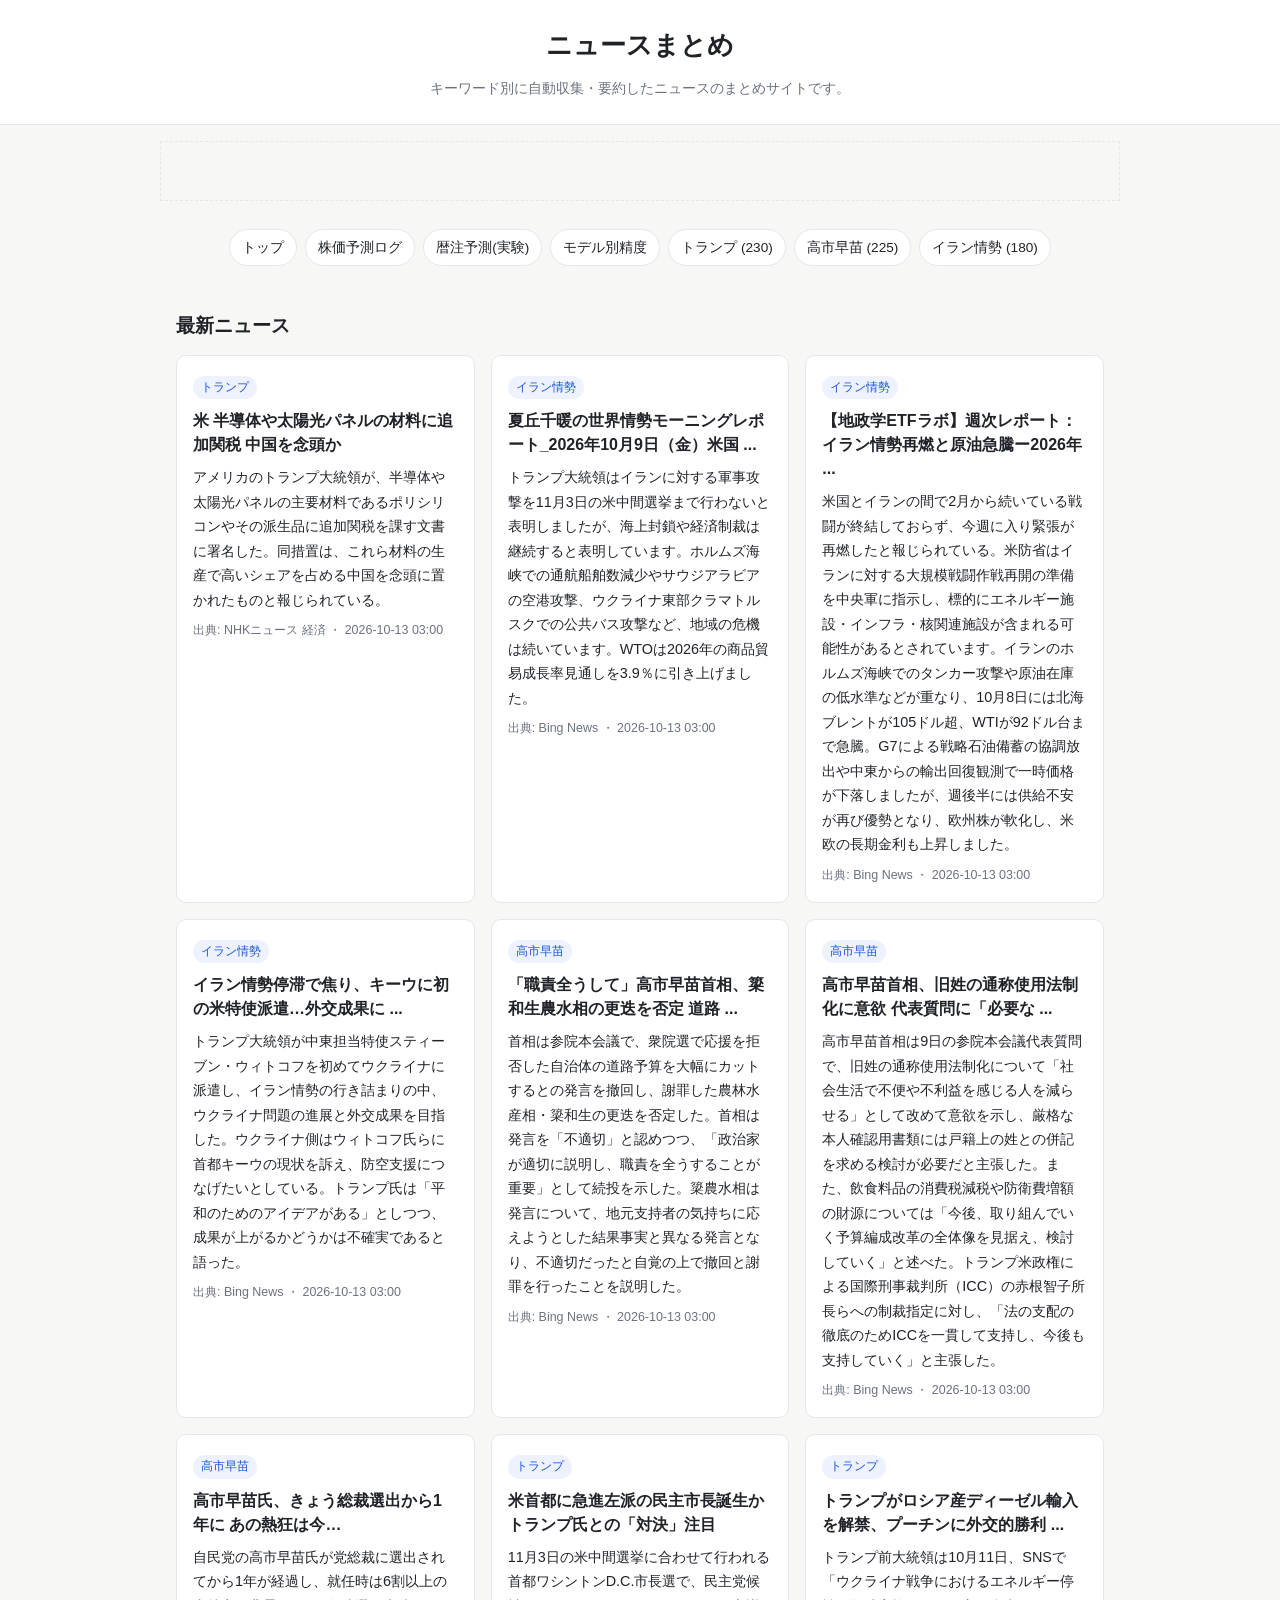
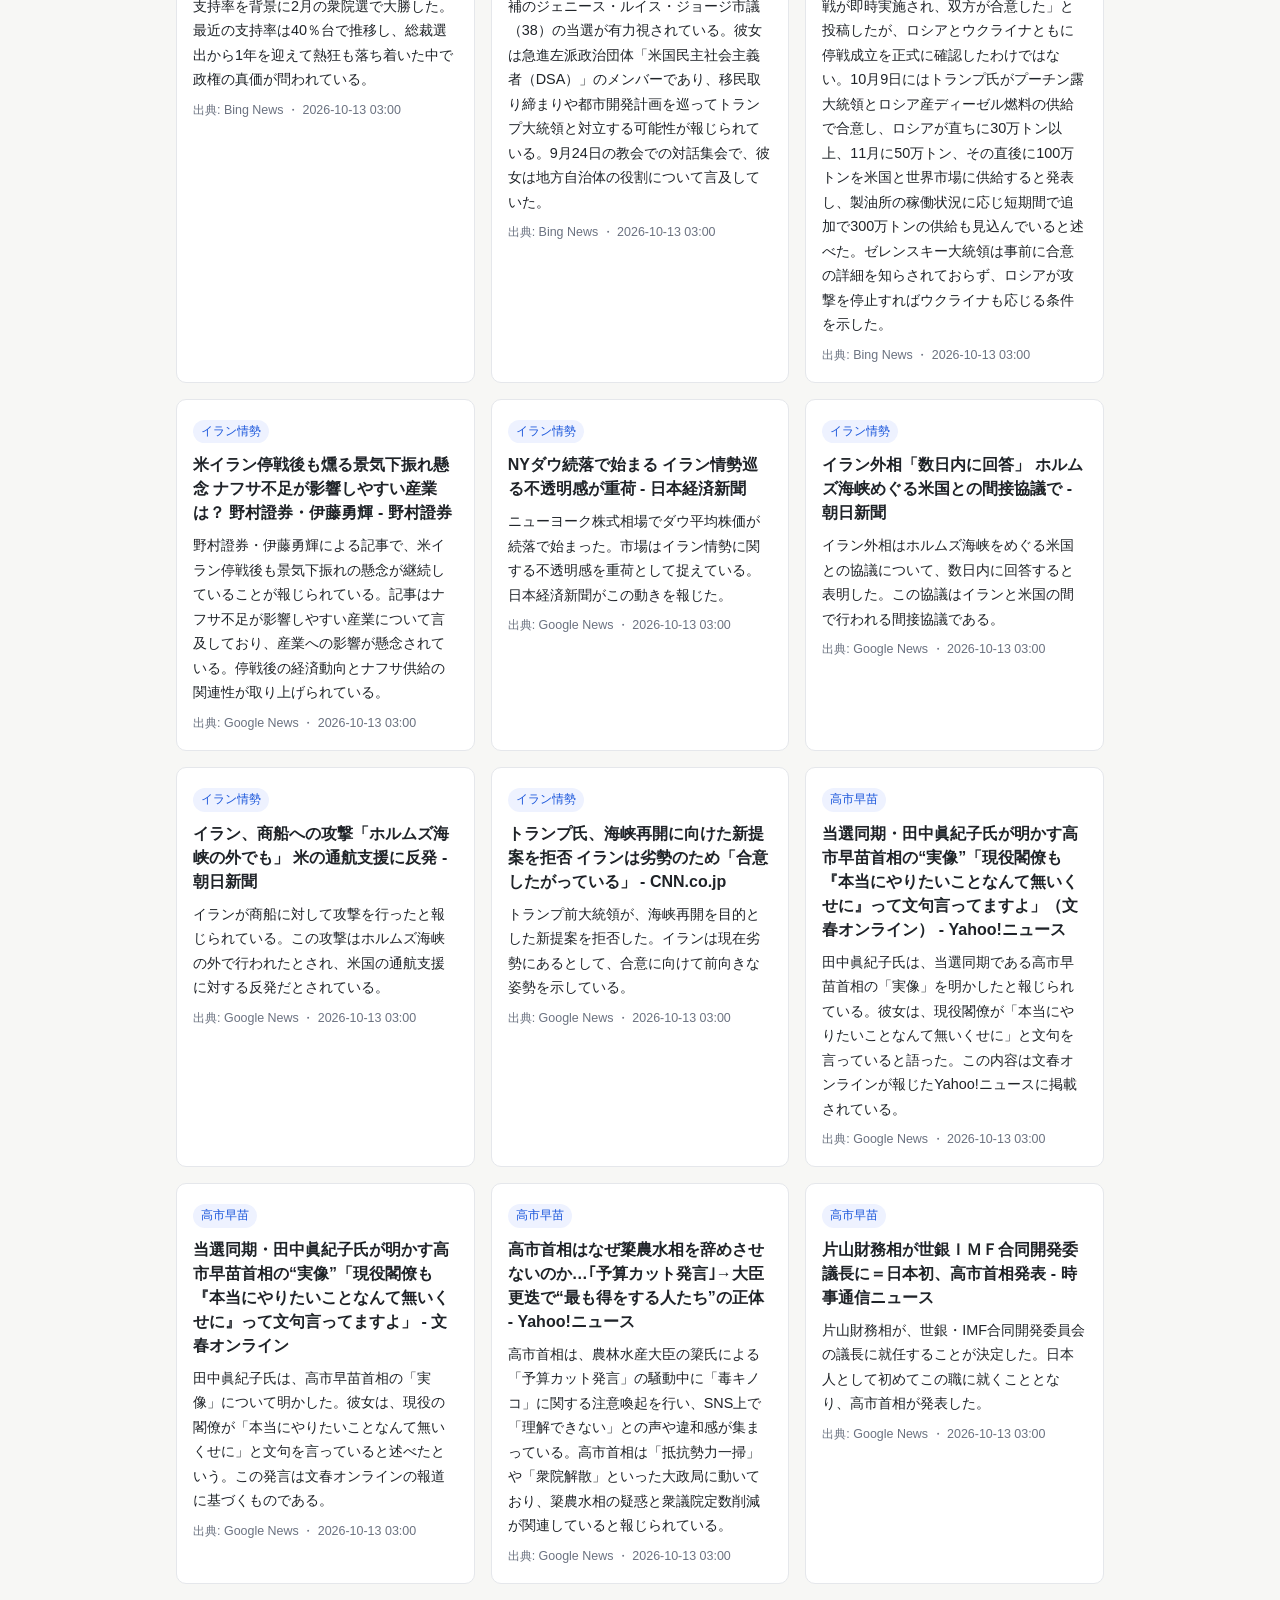
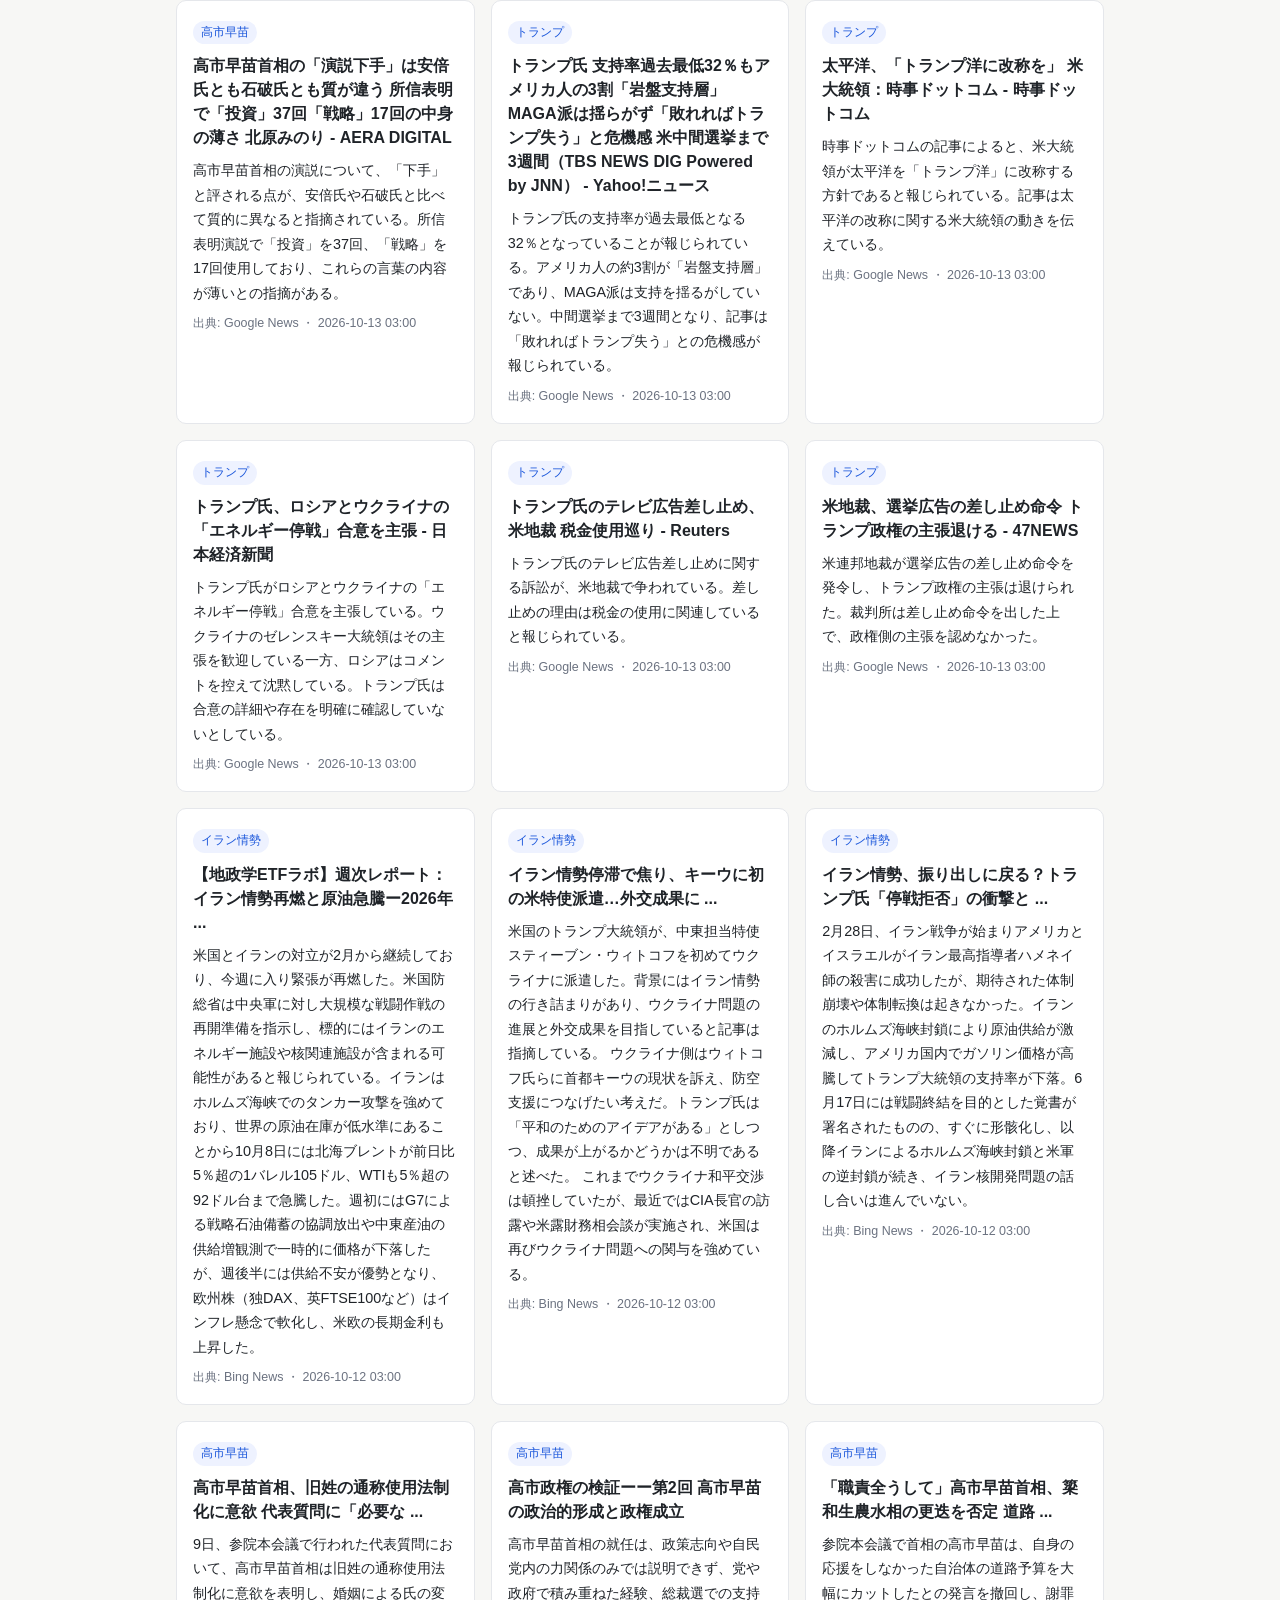
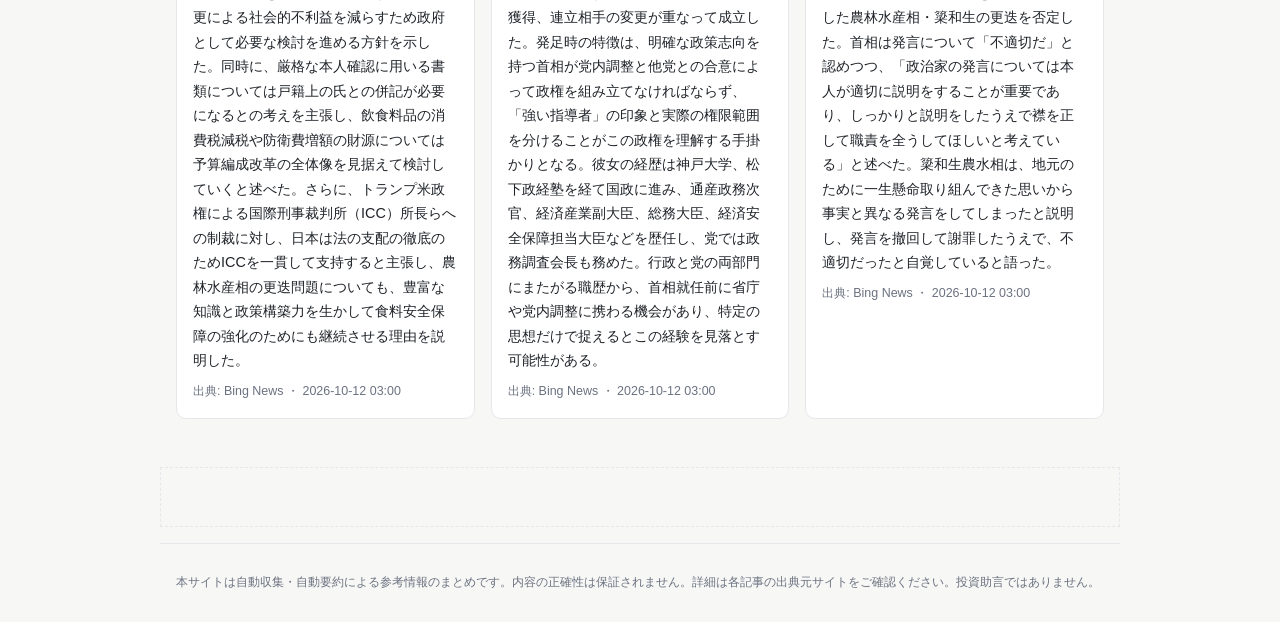
==== commit bf3e3e54: "Automated update 2026/10/13  3:23:22.96" ====
--- a/docs/index.html
+++ b/docs/index.html
@@ -17,9 +17,9 @@
 <a href="predictions.html">株価予測ログ</a>
 <a href="calendar.html">暦注予測(実験)</a>
 <a href="models.html">モデル別精度</a>
-<a href="keywords/トランプ.html">トランプ (223)</a>
-<a href="keywords/高市早苗.html">高市早苗 (217)</a>
-<a href="keywords/イラン情勢.html">イラン情勢 (177)</a></nav>
+<a href="keywords/トランプ.html">トランプ (230)</a>
+<a href="keywords/高市早苗.html">高市早苗 (225)</a>
+<a href="keywords/イラン情勢.html">イラン情勢 (180)</a></nav>
 <main>
 
     <section>
@@ -27,6 +27,174 @@
       <div class="card-grid">
         
     <article class="card">
+      <a class="card-tag" href="keywords/トランプ.html">トランプ</a>
+      <h3><a href="http://www3.nhk.or.jp/news/html/20260807/k10015198941000.html" target="_blank" rel="noopener noreferrer nofollow">米 半導体や太陽光パネルの材料に追加関税 中国を念頭か</a></h3>
+      <p class="card-summary">アメリカのトランプ大統領が、半導体や太陽光パネルの主要材料であるポリシリコンやその派生品に追加関税を課す文書に署名した。同措置は、これら材料の生産で高いシェアを占める中国を念頭に置かれたものと報じられている。</p>
+      <p class="card-meta">出典: NHKニュース 経済 ・ 2026-10-13 03:00</p>
+    </article>
+
+    <article class="card">
+      <a class="card-tag" href="keywords/イラン情勢.html">イラン情勢</a>
+      <h3><a href="http://www.bing.com/news/apiclick.aspx?ref=FexRss&amp;aid=&amp;tid=6acd202b7b9a425582e504b0976042cd&amp;url=https%3a%2f%2fnote.com%2fchiharu_market%2fn%2fncc5637ba2301&amp;c=1314584288972451561&amp;mkt=ja-jp" target="_blank" rel="noopener noreferrer nofollow">夏丘千暖の世界情勢モーニングレポート_2026年10月9日（金）米国 ...</a></h3>
+      <p class="card-summary">トランプ大統領はイランに対する軍事攻撃を11月3日の米中間選挙まで行わないと表明しましたが、海上封鎖や経済制裁は継続すると表明しています。ホルムズ海峡での通航船舶数減少やサウジアラビアの空港攻撃、ウクライナ東部クラマトルスクでの公共バス攻撃など、地域の危機は続いています。WTOは2026年の商品貿易成長率見通しを3.9％に引き上げました。</p>
+      <p class="card-meta">出典: Bing News ・ 2026-10-13 03:00</p>
+    </article>
+
+    <article class="card">
+      <a class="card-tag" href="keywords/イラン情勢.html">イラン情勢</a>
+      <h3><a href="http://www.bing.com/news/apiclick.aspx?ref=FexRss&amp;aid=&amp;tid=6acd202b7b9a425582e504b0976042cd&amp;url=https%3a%2f%2fnote.com%2fnoted_geoetflab%2fn%2fnb29c40b56738&amp;c=3930489689902136344&amp;mkt=ja-jp" target="_blank" rel="noopener noreferrer nofollow">【地政学ETFラボ】週次レポート：イラン情勢再燃と原油急騰ー2026年 ...</a></h3>
+      <p class="card-summary">米国とイランの間で2月から続いている戦闘が終結しておらず、今週に入り緊張が再燃したと報じられている。米防省はイランに対する大規模戦闘作戦再開の準備を中央軍に指示し、標的にエネルギー施設・インフラ・核関連施設が含まれる可能性があるとされています。イランのホルムズ海峡でのタンカー攻撃や原油在庫の低水準などが重なり、10月8日には北海ブレントが105ドル超、WTIが92ドル台まで急騰。G7による戦略石油備蓄の協調放出や中東からの輸出回復観測で一時価格が下落しましたが、週後半には供給不安が再び優勢となり、欧州株が軟化し、米欧の長期金利も上昇しました。</p>
+      <p class="card-meta">出典: Bing News ・ 2026-10-13 03:00</p>
+    </article>
+
+    <article class="card">
+      <a class="card-tag" href="keywords/イラン情勢.html">イラン情勢</a>
+      <h3><a href="http://www.bing.com/news/apiclick.aspx?ref=FexRss&amp;aid=&amp;tid=6acd202b7b9a425582e504b0976042cd&amp;url=https%3a%2f%2fwww.yomiuri.co.jp%2fworld%2f20260907-GYT1T00025%2f&amp;c=2833800842900821918&amp;mkt=ja-jp" target="_blank" rel="noopener noreferrer nofollow">イラン情勢停滞で焦り、キーウに初の米特使派遣…外交成果に ...</a></h3>
+      <p class="card-summary">トランプ大統領が中東担当特使スティーブン・ウィトコフを初めてウクライナに派遣し、イラン情勢の行き詰まりの中、ウクライナ問題の進展と外交成果を目指した。ウクライナ側はウィトコフ氏らに首都キーウの現状を訴え、防空支援につなげたいとしている。トランプ氏は「平和のためのアイデアがある」としつつ、成果が上がるかどうかは不確実であると語った。</p>
+      <p class="card-meta">出典: Bing News ・ 2026-10-13 03:00</p>
+    </article>
+
+    <article class="card">
+      <a class="card-tag" href="keywords/高市早苗.html">高市早苗</a>
+      <h3><a href="http://www.bing.com/news/apiclick.aspx?ref=FexRss&amp;aid=&amp;tid=6acd20299c844621b0d5d90e2efc2047&amp;url=https%3a%2f%2fwww.sankei.com%2farticle%2f20261008-YBAWM5CBV5HVJAX4W7ZNIK6N24%2f&amp;c=8089248078493535775&amp;mkt=ja-jp" target="_blank" rel="noopener noreferrer nofollow">「職責全うして」高市早苗首相、簗和生農水相の更迭を否定 道路 ...</a></h3>
+      <p class="card-summary">首相は参院本会議で、衆院選で応援を拒否した自治体の道路予算を大幅にカットするとの発言を撤回し、謝罪した農林水産相・簗和生の更迭を否定した。首相は発言を「不適切」と認めつつ、「政治家が適切に説明し、職責を全うすることが重要」として続投を示した。簗農水相は発言について、地元支持者の気持ちに応えようとした結果事実と異なる発言となり、不適切だったと自覚の上で撤回と謝罪を行ったことを説明した。</p>
+      <p class="card-meta">出典: Bing News ・ 2026-10-13 03:00</p>
+    </article>
+
+    <article class="card">
+      <a class="card-tag" href="keywords/高市早苗.html">高市早苗</a>
+      <h3><a href="http://www.bing.com/news/apiclick.aspx?ref=FexRss&amp;aid=&amp;tid=6acd20299c844621b0d5d90e2efc2047&amp;url=https%3a%2f%2fwww.sankei.com%2farticle%2f20261009-XYJQB6WLAFKODM5HH3IBPKVP7I%2f&amp;c=14960312270856733243&amp;mkt=ja-jp" target="_blank" rel="noopener noreferrer nofollow">高市早苗首相、旧姓の通称使用法制化に意欲 代表質問に「必要な ...</a></h3>
+      <p class="card-summary">高市早苗首相は9日の参院本会議代表質問で、旧姓の通称使用法制化について「社会生活で不便や不利益を感じる人を減らせる」として改めて意欲を示し、厳格な本人確認用書類には戸籍上の姓との併記を求める検討が必要だと主張した。また、飲食料品の消費税減税や防衛費増額の財源については「今後、取り組んでいく予算編成改革の全体像を見据え、検討していく」と述べた。トランプ米政権による国際刑事裁判所（ICC）の赤根智子所長らへの制裁指定に対し、「法の支配の徹底のためICCを一貫して支持し、今後も支持していく」と主張した。</p>
+      <p class="card-meta">出典: Bing News ・ 2026-10-13 03:00</p>
+    </article>
+
+    <article class="card">
+      <a class="card-tag" href="keywords/高市早苗.html">高市早苗</a>
+      <h3><a href="http://www.bing.com/news/apiclick.aspx?ref=FexRss&amp;aid=&amp;tid=6acd20299c844621b0d5d90e2efc2047&amp;url=https%3a%2f%2fwww.msn.com%2fja-jp%2fnews%2fnational%2f%25E9%25AB%2598%25E5%25B8%2582%25E6%2597%25A9%25E8%258B%2597%25E6%25B0%258F-%25E3%2581%258D%25E3%2582%2587%25E3%2581%2586%25E7%25B7%258F%25E8%25A3%2581%25E9%2581%25B8%25E5%2587%25BA%25E3%2581%258B%25E3%2582%25891%25E5%25B9%25B4%25E3%2581%25AB-%25E3%2581%2582%25E3%2581%25AE%25E7%2586%25B1%25E7%258B%2582%25E3%2581%25AF%25E4%25BB%258A%2far-AA2dvBAR&amp;c=3124131437795663295&amp;mkt=ja-jp" target="_blank" rel="noopener noreferrer nofollow">高市早苗氏、きょう総裁選出から1年に あの熱狂は今…</a></h3>
+      <p class="card-summary">自民党の高市早苗氏が党総裁に選出されてから1年が経過し、就任時は6割以上の支持率を背景に2月の衆院選で大勝した。最近の支持率は40％台で推移し、総裁選出から1年を迎えて熱狂も落ち着いた中で政権の真価が問われている。</p>
+      <p class="card-meta">出典: Bing News ・ 2026-10-13 03:00</p>
+    </article>
+
+    <article class="card">
+      <a class="card-tag" href="keywords/トランプ.html">トランプ</a>
+      <h3><a href="http://www.bing.com/news/apiclick.aspx?ref=FexRss&amp;aid=&amp;tid=6acd2028e5b6464c86318e5d6e3adf97&amp;url=https%3a%2f%2fmainichi.jp%2farticles%2f20261010%2fk00%2f00m%2f030%2f025000c&amp;c=1394133104362822263&amp;mkt=ja-jp" target="_blank" rel="noopener noreferrer nofollow">米首都に急進左派の民主市長誕生か トランプ氏との「対決」注目</a></h3>
+      <p class="card-summary">11月3日の米中間選挙に合わせて行われる首都ワシントンD.C.市長選で、民主党候補のジェニース・ルイス・ジョージ市議（38）の当選が有力視されている。彼女は急進左派政治団体「米国民主社会主義者（DSA）」のメンバーであり、移民取り締まりや都市開発計画を巡ってトランプ大統領と対立する可能性が報じられている。9月24日の教会での対話集会で、彼女は地方自治体の役割について言及していた。</p>
+      <p class="card-meta">出典: Bing News ・ 2026-10-13 03:00</p>
+    </article>
+
+    <article class="card">
+      <a class="card-tag" href="keywords/トランプ.html">トランプ</a>
+      <h3><a href="https://jbpress.ismedia.jp/articles/-/97463" target="_blank" rel="noopener noreferrer nofollow">トランプがロシア産ディーゼル輸入を解禁、プーチンに外交的勝利 ...</a></h3>
+      <p class="card-summary">トランプ前大統領は10月11日、SNSで「ウクライナ戦争におけるエネルギー停戦が即時実施され、双方が合意した」と投稿したが、ロシアとウクライナともに停戦成立を正式に確認したわけではない。10月9日にはトランプ氏がプーチン露大統領とロシア産ディーゼル燃料の供給で合意し、ロシアが直ちに30万トン以上、11月に50万トン、その直後に100万トンを米国と世界市場に供給すると発表し、製油所の稼働状況に応じ短期間で追加で300万トンの供給も見込んでいると述べた。ゼレンスキー大統領は事前に合意の詳細を知らされておらず、ロシアが攻撃を停止すればウクライナも応じる条件を示した。</p>
+      <p class="card-meta">出典: Bing News ・ 2026-10-13 03:00</p>
+    </article>
+
+    <article class="card">
+      <a class="card-tag" href="keywords/イラン情勢.html">イラン情勢</a>
+      <h3><a href="https://news.google.com/rss/articles/CBMiX0FVX3lxTE5XSmdmWm1STENsa0JYRFRjTkpNR203YVIwdFlBS1I3SjhFOUxRR0JjSV9wQmRuV3Jua0thWVFkLXBucjU5LXZaSTJGanROYmx0T2JfeHFpVWt1cjdvTldZ?oc=5" target="_blank" rel="noopener noreferrer nofollow">米イラン停戦後も燻る景気下振れ懸念 ナフサ不足が影響しやすい産業は？ 野村證券・伊藤勇輝 - 野村證券</a></h3>
+      <p class="card-summary">野村證券・伊藤勇輝による記事で、米イラン停戦後も景気下振れの懸念が継続していることが報じられている。記事はナフサ不足が影響しやすい産業について言及しており、産業への影響が懸念されている。停戦後の経済動向とナフサ供給の関連性が取り上げられている。</p>
+      <p class="card-meta">出典: Google News ・ 2026-10-13 03:00</p>
+    </article>
+
+    <article class="card">
+      <a class="card-tag" href="keywords/イラン情勢.html">イラン情勢</a>
+      <h3><a href="https://news.google.com/rss/articles/CBMibEFVX3lxTFBJaEZtQ2lLT3BIZjlEZGJjbkQySTVRcTdSdjRPVzRfcW42UjBrRmdSbXYtVjZUUFVTRnRHOUplTHlsRGFsUEpZUllXblpybk5jeFNYLVotbF94d2xjcDVUcFlCQlE0TjRmazVueg?oc=5" target="_blank" rel="noopener noreferrer nofollow">NYダウ続落で始まる イラン情勢巡る不透明感が重荷 - 日本経済新聞</a></h3>
+      <p class="card-summary">ニューヨーク株式相場でダウ平均株価が続落で始まった。市場はイラン情勢に関する不透明感を重荷として捉えている。日本経済新聞がこの動きを報じた。</p>
+      <p class="card-meta">出典: Google News ・ 2026-10-13 03:00</p>
+    </article>
+
+    <article class="card">
+      <a class="card-tag" href="keywords/イラン情勢.html">イラン情勢</a>
+      <h3><a href="https://news.google.com/rss/articles/CBMiZ0FVX3lxTE9wSlJPcUlaQnlOcUFXU096bUMtekhVcTVUTjFaUHJNTEhhZTBsaWs2SUU4T2RESVR0aHlweDdKOWtHWW5uOHphNzVwZ0RtdlRIcTQybXpNWGdBbkpDQ0cxek0tSV9NN00?oc=5" target="_blank" rel="noopener noreferrer nofollow">イラン外相「数日内に回答」 ホルムズ海峡めぐる米国との間接協議で - 朝日新聞</a></h3>
+      <p class="card-summary">イラン外相はホルムズ海峡をめぐる米国との協議について、数日内に回答すると表明した。この協議はイランと米国の間で行われる間接協議である。</p>
+      <p class="card-meta">出典: Google News ・ 2026-10-13 03:00</p>
+    </article>
+
+    <article class="card">
+      <a class="card-tag" href="keywords/イラン情勢.html">イラン情勢</a>
+      <h3><a href="https://news.google.com/rss/articles/CBMiZ0FVX3lxTE1QZ1NLMkstdzVkLU11akFkV0pEc3pYMHZ2bTctTmg1MkNMS2ZMc29xM1lERVJycjhUemlETmtDMG9BbWQySzJ2OVJiejJvMkhtTkZvMTl0TkdCS2RuR0tBQ09OVkktMkk?oc=5" target="_blank" rel="noopener noreferrer nofollow">イラン、商船への攻撃「ホルムズ海峡の外でも」 米の通航支援に反発 - 朝日新聞</a></h3>
+      <p class="card-summary">イランが商船に対して攻撃を行ったと報じられている。この攻撃はホルムズ海峡の外で行われたとされ、米国の通航支援に対する反発だとされている。</p>
+      <p class="card-meta">出典: Google News ・ 2026-10-13 03:00</p>
+    </article>
+
+    <article class="card">
+      <a class="card-tag" href="keywords/イラン情勢.html">イラン情勢</a>
+      <h3><a href="https://news.google.com/rss/articles/CBMiUEFVX3lxTFA4QnJJcEE2WG9uSkJFYzNQTFR1Zzd6RUxrNVV0RGo5akltd3hOV0VjTXVsYXZJdDVjdzU1ZE5nWFkyRGYtZnlBWFpmVFZwUW1U?oc=5" target="_blank" rel="noopener noreferrer nofollow">トランプ氏、海峡再開に向けた新提案を拒否 イランは劣勢のため「合意したがっている」 - CNN.co.jp</a></h3>
+      <p class="card-summary">トランプ前大統領が、海峡再開を目的とした新提案を拒否した。イランは現在劣勢にあるとして、合意に向けて前向きな姿勢を示している。</p>
+      <p class="card-meta">出典: Google News ・ 2026-10-13 03:00</p>
+    </article>
+
+    <article class="card">
+      <a class="card-tag" href="keywords/高市早苗.html">高市早苗</a>
+      <h3><a href="https://news.google.com/rss/articles/CBMif0FVX3lxTE9Jb0QxLXI1ZGsxTktxaWRWQ0N4WTZ1cmNDenc2SEhlNl9haDA0c18zMmtNWW10SEFRZnozaGxvS2VPSS1ob3NSNTNIaTVNVldEd1hsRkZzanBnMXdSQjBjdTItdFc5TWxsaXg4N3Z5S19SY1hFTFp2NTFieTQ1Yjg?oc=5" target="_blank" rel="noopener noreferrer nofollow">当選同期・田中眞紀子氏が明かす高市早苗首相の“実像”「現役閣僚も『本当にやりたいことなんて無いくせに』って文句言ってますよ」（文春オンライン） - Yahoo!ニュース</a></h3>
+      <p class="card-summary">田中眞紀子氏は、当選同期である高市早苗首相の「実像」を明かしたと報じられている。彼女は、現役閣僚が「本当にやりたいことなんて無いくせに」と文句を言っていると語った。この内容は文春オンラインが報じたYahoo!ニュースに掲載されている。</p>
+      <p class="card-meta">出典: Google News ・ 2026-10-13 03:00</p>
+    </article>
+
+    <article class="card">
+      <a class="card-tag" href="keywords/高市早苗.html">高市早苗</a>
+      <h3><a href="https://news.google.com/rss/articles/CBMiS0FVX3lxTE5yRkU0Ql9CU3hrNkxUczYxMzBrREM2TDlzSHV0a3h4VlRFemRzZDBqNXNseVMwelhBMGp3N0NWOC1TUlF5N2U0X3JuZw?oc=5" target="_blank" rel="noopener noreferrer nofollow">当選同期・田中眞紀子氏が明かす高市早苗首相の“実像”「現役閣僚も『本当にやりたいことなんて無いくせに』って文句言ってますよ」 - 文春オンライン</a></h3>
+      <p class="card-summary">田中眞紀子氏は、高市早苗首相の「実像」について明かした。彼女は、現役の閣僚が「本当にやりたいことなんて無いくせに」と文句を言っていると述べたという。この発言は文春オンラインの報道に基づくものである。</p>
+      <p class="card-meta">出典: Google News ・ 2026-10-13 03:00</p>
+    </article>
+
+    <article class="card">
+      <a class="card-tag" href="keywords/高市早苗.html">高市早苗</a>
+      <h3><a href="https://news.google.com/rss/articles/CBMif0FVX3lxTFBlcEExVnotTGZycm0wcXNMaUMxZ1dVVC0tVWhBeTlZbG9pd2JKNnRfMHhaZzQ1cVJOakI1NWd0U3Q5blVPUldFcTNFeTNWXy03RnhQQUlKVXJQTmtRdUlSSnVKc0JHQWtad3hSN2pyMFQ0eDZBVlJBNEZKZEd2RjA?oc=5" target="_blank" rel="noopener noreferrer nofollow">高市首相はなぜ簗農水相を辞めさせないのか…｢予算カット発言｣→大臣更迭で“最も得をする人たち”の正体 - Yahoo!ニュース</a></h3>
+      <p class="card-summary">高市首相は、農林水産大臣の簗氏による「予算カット発言」の騒動中に「毒キノコ」に関する注意喚起を行い、SNS上で「理解できない」との声や違和感が集まっている。高市首相は「抵抗勢力一掃」や「衆院解散」といった大政局に動いており、簗農水相の疑惑と衆議院定数削減が関連していると報じられている。</p>
+      <p class="card-meta">出典: Google News ・ 2026-10-13 03:00</p>
+    </article>
+
+    <article class="card">
+      <a class="card-tag" href="keywords/高市早苗.html">高市早苗</a>
+      <h3><a href="https://news.google.com/rss/articles/CBMiVEFVX3lxTFBwbEJhc3FNUlplQW4wMi00Q2ZSdFNoa1Z0UVFiRDY3NFRtTXBHa0MxUFFtUEZMVnZpazVxZHQtVzRlUkNxaHI5QzdYQjF6RWFIck1lZw?oc=5" target="_blank" rel="noopener noreferrer nofollow">片山財務相が世銀ＩＭＦ合同開発委議長に＝日本初、高市首相発表 - 時事通信ニュース</a></h3>
+      <p class="card-summary">片山財務相が、世銀・IMF合同開発委員会の議長に就任することが決定した。日本人として初めてこの職に就くこととなり、高市首相が発表した。</p>
+      <p class="card-meta">出典: Google News ・ 2026-10-13 03:00</p>
+    </article>
+
+    <article class="card">
+      <a class="card-tag" href="keywords/高市早苗.html">高市早苗</a>
+      <h3><a href="https://news.google.com/rss/articles/CBMiWkFVX3lxTE1zcEJjRFMwb1ZtV0ZweC1HVzdEOVJseTRlMXRGQnhfemc4ZzdWdlpCVElCd2ZHNVZCeUg0cWt1WUpVT29FbDZEOWhObTduMEhHdERreG9GQlhsQQ?oc=5" target="_blank" rel="noopener noreferrer nofollow">高市早苗首相の「演説下手」は安倍氏とも石破氏とも質が違う 所信表明で「投資」37回「戦略」17回の中身の薄さ 北原みのり - AERA DIGITAL</a></h3>
+      <p class="card-summary">高市早苗首相の演説について、「下手」と評される点が、安倍氏や石破氏と比べて質的に異なると指摘されている。所信表明演説で「投資」を37回、「戦略」を17回使用しており、これらの言葉の内容が薄いとの指摘がある。</p>
+      <p class="card-meta">出典: Google News ・ 2026-10-13 03:00</p>
+    </article>
+
+    <article class="card">
+      <a class="card-tag" href="keywords/トランプ.html">トランプ</a>
+      <h3><a href="https://news.google.com/rss/articles/CBMif0FVX3lxTE9TTmpsY2VJdDBNWW96NGVPSzNGM1p0cktHVDNCX3J2aDZFdEVOM0dvXzlRREJiS3FsLWdXaU9ReTJ1WHhiUlBOTWpUbWJ5M09EMVo0NFNFT3dBeEJybnlrQzczS2loQk5RZVE5elVwLW5aQ2RtZGFFYXFrcDJjaEE?oc=5" target="_blank" rel="noopener noreferrer nofollow">トランプ氏 支持率過去最低32％もアメリカ人の3割「岩盤支持層」MAGA派は揺らがず「敗れればトランプ失う」と危機感 米中間選挙まで3週間（TBS NEWS DIG Powered by JNN） - Yahoo!ニュース</a></h3>
+      <p class="card-summary">トランプ氏の支持率が過去最低となる32％となっていることが報じられている。アメリカ人の約3割が「岩盤支持層」であり、MAGA派は支持を揺るがしていない。中間選挙まで3週間となり、記事は「敗れればトランプ失う」との危機感が報じられている。</p>
+      <p class="card-meta">出典: Google News ・ 2026-10-13 03:00</p>
+    </article>
+
+    <article class="card">
+      <a class="card-tag" href="keywords/トランプ.html">トランプ</a>
+      <h3><a href="https://news.google.com/rss/articles/CBMiY0FVX3lxTFBLZTBJZVZjSW9JX0NlWElHZUg2QmMySTlGT3VrOUJPVFF4d0FyWmRKU0tRZVBPMnFlR0t2eGdJcDVTZkNpWGhRZGRPTUxISnN2T0ZDQ21BbE4zUTlRRy1FSHE2OA?oc=5" target="_blank" rel="noopener noreferrer nofollow">太平洋、「トランプ洋に改称を」 米大統領：時事ドットコム - 時事ドットコム</a></h3>
+      <p class="card-summary">時事ドットコムの記事によると、米大統領が太平洋を「トランプ洋」に改称する方針であると報じられている。記事は太平洋の改称に関する米大統領の動きを伝えている。</p>
+      <p class="card-meta">出典: Google News ・ 2026-10-13 03:00</p>
+    </article>
+
+    <article class="card">
+      <a class="card-tag" href="keywords/トランプ.html">トランプ</a>
+      <h3><a href="https://news.google.com/rss/articles/CBMibEFVX3lxTFB6X0NocW1WMHYweTNmUml2dkNDOUxmeDRjQjFoanZneUVuOTBqZmdLZnE3WnhORXFGUFU2dWtZNEVNWVBDX3MtUGhxUnM1ckVkb1ZqQ3pCV1otcWVuUlhMdHJrNVhTS29hbktERA?oc=5" target="_blank" rel="noopener noreferrer nofollow">トランプ氏、ロシアとウクライナの「エネルギー停戦」合意を主張 - 日本経済新聞</a></h3>
+      <p class="card-summary">トランプ氏がロシアとウクライナの「エネルギー停戦」合意を主張している。ウクライナのゼレンスキー大統領はその主張を歓迎している一方、ロシアはコメントを控えて沈黙している。トランプ氏は合意の詳細や存在を明確に確認していないとしている。</p>
+      <p class="card-meta">出典: Google News ・ 2026-10-13 03:00</p>
+    </article>
+
+    <article class="card">
+      <a class="card-tag" href="keywords/トランプ.html">トランプ</a>
+      <h3><a href="https://news.google.com/rss/articles/CBMif0FVX3lxTE8ta2lLeVFLM292eGxDRnRxV1BiM01lU2xTRWFuck9WZmstTUJDVUdWeEo4RlRhMGxOQjVvR1FfMXVQOS1SU00tcTF3R19WanlMb3ZxTVhwaFBaRDJud3BjZjNqc19oRkhpcVhhcnZiRTZTU01hLVNIaWUtMnpsYW8?oc=5" target="_blank" rel="noopener noreferrer nofollow">トランプ氏のテレビ広告差し止め、米地裁 税金使用巡り - Reuters</a></h3>
+      <p class="card-summary">トランプ氏のテレビ広告差し止めに関する訴訟が、米地裁で争われている。差し止めの理由は税金の使用に関連していると報じられている。</p>
+      <p class="card-meta">出典: Google News ・ 2026-10-13 03:00</p>
+    </article>
+
+    <article class="card">
+      <a class="card-tag" href="keywords/トランプ.html">トランプ</a>
+      <h3><a href="https://news.google.com/rss/articles/CBMiS0FVX3lxTE03UE90ZzFCbElNeEFyM09EVFkyYVpsOHRaOHJKME8yWnBoR05md1dtS1Y5cE1OVUZHT05ZbGRXekdMRGpITDdJN2FFUQ?oc=5" target="_blank" rel="noopener noreferrer nofollow">米地裁、選挙広告の差し止め命令 トランプ政権の主張退ける - 47NEWS</a></h3>
+      <p class="card-summary">米連邦地裁が選挙広告の差し止め命令を発令し、トランプ政権の主張は退けられた。裁判所は差し止め命令を出した上で、政権側の主張を認めなかった。</p>
+      <p class="card-meta">出典: Google News ・ 2026-10-13 03:00</p>
+    </article>
+
+    <article class="card">
       <a class="card-tag" href="keywords/イラン情勢.html">イラン情勢</a>
       <h3><a href="http://www.bing.com/news/apiclick.aspx?ref=FexRss&amp;aid=&amp;tid=6acbceb1cb044554aa20bf2c25e5eb72&amp;url=https%3a%2f%2fnote.com%2fnoted_geoetflab%2fn%2fnb29c40b56738&amp;c=3930489689902136344&amp;mkt=ja-jp" target="_blank" rel="noopener noreferrer nofollow">【地政学ETFラボ】週次レポート：イラン情勢再燃と原油急騰ー2026年 ...</a></h3>
       <p class="card-summary">米国とイランの対立が2月から継続しており、今週に入り緊張が再燃した。米国防総省は中央軍に対し大規模な戦闘作戦の再開準備を指示し、標的にはイランのエネルギー施設や核関連施設が含まれる可能性があると報じられている。イランはホルムズ海峡でのタンカー攻撃を強めており、世界の原油在庫が低水準にあることから10月8日には北海ブレントが前日比5％超の1バレル105ドル、WTIも5％超の92ドル台まで急騰した。週初にはG7による戦略石油備蓄の協調放出や中東産油の供給増観測で一時的に価格が下落したが、週後半には供給不安が優勢となり、欧州株（独DAX、英FTSE100など）はインフレ懸念で軟化し、米欧の長期金利も上昇した。</p>
@@ -70,178 +238,6 @@
       <h3><a href="http://www.bing.com/news/apiclick.aspx?ref=FexRss&amp;aid=&amp;tid=6acbceb013a4411fa085dda40233d08c&amp;url=https%3a%2f%2fwww.sankei.com%2farticle%2f20261008-YBAWM5CBV5HVJAX4W7ZNIK6N24%2f&amp;c=8089248078493535775&amp;mkt=ja-jp" target="_blank" rel="noopener noreferrer nofollow">「職責全うして」高市早苗首相、簗和生農水相の更迭を否定 道路 ...</a></h3>
       <p class="card-summary">参院本会議で首相の高市早苗は、自身の応援をしなかった自治体の道路予算を大幅にカットしたとの発言を撤回し、謝罪した農林水産相・簗和生の更迭を否定した。首相は発言について「不適切だ」と認めつつ、「政治家の発言については本人が適切に説明をすることが重要であり、しっかりと説明をしたうえで襟を正して職責を全うしてほしいと考えている」と述べた。簗和生農水相は、地元のために一生懸命取り組んできた思いから事実と異なる発言をしてしまったと説明し、発言を撤回して謝罪したうえで、不適切だったと自覚していると語った。</p>
       <p class="card-meta">出典: Bing News ・ 2026-10-12 03:00</p>
-    </article>
-
-    <article class="card">
-      <a class="card-tag" href="keywords/トランプ.html">トランプ</a>
-      <h3><a href="http://www.bing.com/news/apiclick.aspx?ref=FexRss&amp;aid=&amp;tid=6acbceae41134b36aec2a5522dff3d3b&amp;url=https%3a%2f%2fwww.sankei.com%2farticle%2f20261011-743KAPSAXFPNLBNY3CK3PSSJMQ%2f&amp;c=1263619376182894520&amp;mkt=ja-jp" target="_blank" rel="noopener noreferrer nofollow">トランプ氏、ウクライナに「露製油所の攻撃やめろ」「新大統領 ...</a></h3>
-      <p class="card-summary">トランプ大統領は10日、ゼレンスキー大統領がロシアとの和平合意を先送りしたと批判し、ウクライナが「取引のできる新大統領を迎えるよう勧めた」。ロシアのプーチン大統領が米国への軽油供給に合意したことを踏まえ、ゼレンスキー氏に対し「世界で問題を引き起こす製油所への攻撃をやめろ」と牽制した。
-
-同日にフロリダ州で開かれた米側の和平交渉担当特使ウィットコフ氏とトランプ氏の娘婿クシュナー氏とのウクライナ代表団との会談では、米側がロシア製油所への攻撃を続ける場合、攻撃目標に関する情報供与を打ち切ると警告したという。
-
-トランプ氏はウクライナによる製油所攻撃が燃料高騰を招き、米農家や牧場主に問題を引き起こしているとして批判した。</p>
-      <p class="card-meta">出典: Bing News ・ 2026-10-12 03:00</p>
-    </article>
-
-    <article class="card">
-      <a class="card-tag" href="keywords/トランプ.html">トランプ</a>
-      <h3><a href="http://www.bing.com/news/apiclick.aspx?ref=FexRss&amp;aid=&amp;tid=6acbceae41134b36aec2a5522dff3d3b&amp;url=https%3a%2f%2fwww.sankei.com%2farticle%2f20261011-IAZLZWYN7FM2HJ3MSNL27HPHK4%2f&amp;c=3486384681669142055&amp;mkt=ja-jp" target="_blank" rel="noopener noreferrer nofollow">トランプ氏、銃殺刑配信は「私が決める」 抑止効果期待も、批判の ...</a></h3>
-      <p class="card-summary">トランプ米大統領は10日、銃殺刑の生配信について、最終的に自身が決めるとしている。ホワイトハウスでの記者団の問いかけに対し、超党派の議員からは「見せ物にするべきではない」と批判の声が上がっている。執行は12月3日にフォートフッド陸軍基地で行われる予定で、米軍での死刑執行は1961年以来となる見込みだ。</p>
-      <p class="card-meta">出典: Bing News ・ 2026-10-12 03:00</p>
-    </article>
-
-    <article class="card">
-      <a class="card-tag" href="keywords/トランプ.html">トランプ</a>
-      <h3><a href="http://www.bing.com/news/apiclick.aspx?ref=FexRss&amp;aid=&amp;tid=6acbceae41134b36aec2a5522dff3d3b&amp;url=https%3a%2f%2fwww.asahi.com%2farticles%2fASVBB6QL0VBBUHBI02GM.html&amp;c=10055283020880518548&amp;mkt=ja-jp" target="_blank" rel="noopener noreferrer nofollow">トランプ氏「ウクライナに新大統領を」 対ロシア制裁緩和の批判受け</a></h3>
-      <p class="card-summary">トランプ米大統領は10日、ウクライナのゼレンスキー大統領について「ウクライナは新しい大統領を得る時期だ」と述べた。9日には、ロシアによるウクライナ侵攻に対する制裁の一部を緩和し、ロシアの軽油を世界市場に供給することに合意したと発表し、ゼレンスキー氏はこれをロシア利益とするとして批判した。トランプ氏は、ウクライナによるロシアの製油所攻撃を理由に挙げ、「軽油には手を出すな」と警告した上で、米国での軽油価格上昇が農業や運送業に打撃を与えているとし、農業・畜産業への悪影響を懸念した。</p>
-      <p class="card-meta">出典: Bing News ・ 2026-10-12 03:00</p>
-    </article>
-
-    <article class="card">
-      <a class="card-tag" href="keywords/イラン情勢.html">イラン情勢</a>
-      <h3><a href="https://news.google.com/rss/articles/CBMiX0FVX3lxTE5XSmdmWm1STENsa0JYRFRjTkpNR203YVIwdFlBS1I3SjhFOUxRR0JjSV9wQmRuV3Jua0thWVFkLXBucjU5LXZaSTJGanROYmx0T2JfeHFpVWt1cjdvTldZ?oc=5" target="_blank" rel="noopener noreferrer nofollow">米イラン停戦後も燻る景気下振れ懸念 ナフサ不足が影響しやすい産業は？ 野村證券・伊藤勇輝 - 野村證券</a></h3>
-      <p class="card-summary">記事では米イラン停戦後も景気下振れの懸念が残っていることが報じられている。ナフサ不足が影響しやすい産業について言及されており、景気への影響が注目されている。記事は野村證券の伊藤勇輝氏によって執筆されたものである。</p>
-      <p class="card-meta">出典: Google News ・ 2026-10-12 03:00</p>
-    </article>
-
-    <article class="card">
-      <a class="card-tag" href="keywords/イラン情勢.html">イラン情勢</a>
-      <h3><a href="https://news.google.com/rss/articles/CBMiX0FVX3lxTFBaTUJqQjF3MndWUWhmOEwzSE1oeHdMcUNBNWh6R21VWU1SSUJiZFZ0Qmx4WlF3TW9KX0loaTM0NGI1aHduNVNyeXBvSHRFLVJfQ2o5VGZIOUFjMUNrd3JR?oc=5" target="_blank" rel="noopener noreferrer nofollow">トランプ大統領 中間選挙前のイラン攻撃を検討か 米報道 - NHK ONE</a></h3>
-      <p class="card-summary">米報道によると、トランプ前大統領が中間選挙前にイラン攻撃を検討していると伝えられている。NHKはこの米報道を伝えている。</p>
-      <p class="card-meta">出典: Google News ・ 2026-10-12 03:00</p>
-    </article>
-
-    <article class="card">
-      <a class="card-tag" href="keywords/イラン情勢.html">イラン情勢</a>
-      <h3><a href="https://news.google.com/rss/articles/CBMiZ0FVX3lxTE1QZ1NLMkstdzVkLU11akFkV0pEc3pYMHZ2bTctTmg1MkNMS2ZMc29xM1lERVJycjhUemlETmtDMG9BbWQySzJ2OVJiejJvMkhtTkZvMTl0TkdCS2RuR0tBQ09OVkktMkk?oc=5" target="_blank" rel="noopener noreferrer nofollow">イラン、商船への攻撃「ホルムズ海峡の外でも」 米の通航支援に反発 - 朝日新聞</a></h3>
-      <p class="card-summary">イランが商船に攻撃を行い、その場所はホルムズ海峡の外であったと報じられている。この攻撃は、米国の通航支援に対する反発という背景があるという。</p>
-      <p class="card-meta">出典: Google News ・ 2026-10-12 03:00</p>
-    </article>
-
-    <article class="card">
-      <a class="card-tag" href="keywords/イラン情勢.html">イラン情勢</a>
-      <h3><a href="https://news.google.com/rss/articles/CBMiUEFVX3lxTFA4QnJJcEE2WG9uSkJFYzNQTFR1Zzd6RUxrNVV0RGo5akltd3hOV0VjTXVsYXZJdDVjdzU1ZE5nWFkyRGYtZnlBWFpmVFZwUW1U?oc=5" target="_blank" rel="noopener noreferrer nofollow">トランプ氏、海峡再開に向けた新提案を拒否 イランは劣勢のため「合意したがっている」 - CNN.jp</a></h3>
-      <p class="card-summary">トランプ氏が、海峡再開を目的とした新提案を拒否した。イランは現在劣勢にあり、合意したがっているとしている。</p>
-      <p class="card-meta">出典: Google News ・ 2026-10-12 03:00</p>
-    </article>
-
-    <article class="card">
-      <a class="card-tag" href="keywords/イラン情勢.html">イラン情勢</a>
-      <h3><a href="https://news.google.com/rss/articles/CBMiX0FVX3lxTE1FTDVFNnJHQlVySVVUaGV6c3VYWmVMUm8yWWVveXdhc0c5d05iUEkycVdfLWxJWTQ0Z1JBVlpIb1JmbDVlZjdGaWI3RkFMR1MwT1NHaUlINUZVOXVFUFBJ?oc=5" target="_blank" rel="noopener noreferrer nofollow">終わらないイラン戦争と中東の新秩序 ――中東情勢の変化を見据えた日本の課題 - 笹川平和財団</a></h3>
-      <p class="card-summary">この記事は、笹川平和財団がテーマとする「終わらないイラン戦争と中東の新秩序」および「中東情勢の変化を見据えた日本の課題」に関するものである。内容は、イラン戦争の継続と中東地域における秩序の変化、および日本が対応すべき課題について言及している。提示された範囲内では、具体的な記事の詳細な記述はなく、タイトルおよびテーマに関する情報のみが示されている。</p>
-      <p class="card-meta">出典: Google News ・ 2026-10-12 03:00</p>
-    </article>
-
-    <article class="card">
-      <a class="card-tag" href="keywords/高市早苗.html">高市早苗</a>
-      <h3><a href="https://news.google.com/rss/articles/CBMiaEFVX3lxTE52YXpyWDc3MUx0MlVBaWdKMDBDY3pqbVBpMzVzZGRxMURHbHVhd1piaXczdUpic2lBRWhJWnEtZTJoanNHajhBblZ4Q1k2dDZ1a3llLTEydHVUWmVjVDg4NXZJMEZmTWlu?oc=5" target="_blank" rel="noopener noreferrer nofollow">読む政治：高市首相人事、評価されず… それでも改造内閣支持率上昇の理由 - 毎日新聞</a></h3>
-      <p class="card-summary">提示されたテキストは、毎日の新聞の見出しと出典のみで構成されており、記事の本文が含まれていません。内容を要約するための事実が不足しています。</p>
-      <p class="card-meta">出典: Google News ・ 2026-10-12 03:00</p>
-    </article>
-
-    <article class="card">
-      <a class="card-tag" href="keywords/高市早苗.html">高市早苗</a>
-      <h3><a href="https://news.google.com/rss/articles/CBMiU0FVX3lxTFBwTlczRHAybWlpblpidmhVU1FfUDZvMUxRUTI2ODFLdFBZQ1k0ZmRhNklMR2thNWVPRUtVTFdsMXpzbGxKWnJ6VWVOWnRDNVh2R2NF?oc=5" target="_blank" rel="noopener noreferrer nofollow">高市首相「経世済民」のイヤな感じ…政権の言葉選びに透ける「上から目線」の違和感 - 東京新聞</a></h3>
-      <p class="card-summary">東京新聞の記事は、高市首相が「経世済民」という言葉を使用したことに言及している。記事はその言葉選びが「上から目線」のような違和感を与えると指摘している。記事全体として、「経世済民」という表現に対するイヤな感じや違和感が報告されている。</p>
-      <p class="card-meta">出典: Google News ・ 2026-10-12 03:00</p>
-    </article>
-
-    <article class="card">
-      <a class="card-tag" href="keywords/高市早苗.html">高市早苗</a>
-      <h3><a href="https://news.google.com/rss/articles/CBMif0FVX3lxTE5hR2M2UTF2dlBLWVZKN2R4b0U2STVKaXVnWk9OQ2stR1YxaWt5YjYwMEZHMC1IX0IxSm9sVTJQZE0xb2k2bEtCbHFFOXJ2aDdudUhDeXVoSTRGazdZS01ldWV5OHUzLUtKWWdnc2htMkNqU280b0drZkdvVkp4Ujg?oc=5" target="_blank" rel="noopener noreferrer nofollow">60歳俳優、高市首相を強烈批判「モラル崩壊！ますます壊れゆくニッポン」簗農相更迭否定を両断（日刊スポーツ） - Yahoo!ニュース</a></h3>
-      <p class="card-summary">60歳の俳優が高市首相を強く批判し、「モラル崩壊！ますます壊れゆくニッポン」と述べた。同時に、簗農相の更迭を否定する考えを両断した。</p>
-      <p class="card-meta">出典: Google News ・ 2026-10-12 03:00</p>
-    </article>
-
-    <article class="card">
-      <a class="card-tag" href="keywords/高市早苗.html">高市早苗</a>
-      <h3><a href="https://news.google.com/rss/articles/CBMibEFVX3lxTE9iUTE5Ym5ZeTZxRlFxeFNxYVZhZnVzbklyQUllcmpHS1d4SXFpakE0RjBRVDRzUXVtVVQwMWxDbW5WWVBmd2JhT21kZXV4bmtVVVB5bFRmdFJUM3pyT2FQZ2tDelVIanhoeWpjWg?oc=5" target="_blank" rel="noopener noreferrer nofollow">高市政権、一斉にリフレ否定 米国意識で「利上げ慎重」打ち消し - 日本経済新聞</a></h3>
-      <p class="card-summary">高市政権は一斉に「リフレ」を否定した。米国の動向を意識した結果、「利上げ慎重」の姿勢が打ち消された。</p>
-      <p class="card-meta">出典: Google News ・ 2026-10-12 03:00</p>
-    </article>
-
-    <article class="card">
-      <a class="card-tag" href="keywords/高市早苗.html">高市早苗</a>
-      <h3><a href="https://news.google.com/rss/articles/CBMiZ0FVX3lxTE1JY2VpekpRODRXeE9ldlJEcWF5N0ZFTjhweFk1ZG5TY1NCSENhSVBpdUVKOUs3c211ejNOUXBiLTlFclRVZnJoZE5JM3hjYkc5ZXpfTXdXbFBTNHIwd1B5TFc2QVpWRWM?oc=5" target="_blank" rel="noopener noreferrer nofollow">首脳会談は実現したが… ウクライナが抱える日本への不満と温度差 [高市政権の安保見直し][安全保障関連3文書] - 朝日新聞</a></h3>
-      <p class="card-summary">首脳会談は実現したが、ウクライナが日本に対して不満と温度差を抱えていると報じられている。記事は、高市政権の安保見直しや安全保障関連3文書の文脈でこの状況が取り上げられているとされている。</p>
-      <p class="card-meta">出典: Google News ・ 2026-10-12 03:00</p>
-    </article>
-
-    <article class="card">
-      <a class="card-tag" href="keywords/トランプ.html">トランプ</a>
-      <h3><a href="https://news.google.com/rss/articles/CBMif0FVX3lxTE14Z3l5OFRZanRWdEVSNHBTdmdzSkYxVEhONlBSb2xORlFXSEhZSTFRaXM3VTJQXzJBRzg0VVhVclJtYlhwV205SE9VWVZ2eVBKRHQyQ0MybHVkcVFXQlcwLWJlWHM1aHJPWE9wYjdUdUxfbXdrMzc1WmFCUlIxZlU?oc=5" target="_blank" rel="noopener noreferrer nofollow">太平洋を「トランプ洋」に？ 米大統領、改称に意欲か（共同通信） - Yahoo!ニュース</a></h3>
-      <p class="card-summary">共同通信の記事によると、米大統領が太平洋を「トランプ洋」に改称する意欲があると報じられている。記事はその改称が正式に決定されたものか、現在の段階での話かは明確にしていない。</p>
-      <p class="card-meta">出典: Google News ・ 2026-10-12 03:00</p>
-    </article>
-
-    <article class="card">
-      <a class="card-tag" href="keywords/トランプ.html">トランプ</a>
-      <h3><a href="https://news.google.com/rss/articles/CBMiZ0FVX3lxTE1Fb052NWJqejlSNGJFWTdDelMzMjVBVE9NdmliTk9rdUlNSDBTalpsU3lqcFUyaFVmZWU5a0hDV1A4dGpKaHBmQmI5TlJaalkxM013RGJpWXJONGhNM0NoTGRYYTV1TGM?oc=5" target="_blank" rel="noopener noreferrer nofollow">「何の得が」共和党支持者も怒るデータセンター トランプ氏も裏目か [アメリカ中間選挙] - 朝日新聞</a></h3>
-      <p class="card-summary">記事は、データセンターに関連する問題が共和党支持者の怒りを買っており、トランプ氏にとっての中間選挙での逆効果が指摘されていると報じている。見出しは「何の得が」と題し、支持者が得る利益がないとの見方も含まれている。</p>
-      <p class="card-meta">出典: Google News ・ 2026-10-12 03:00</p>
-    </article>
-
-    <article class="card">
-      <a class="card-tag" href="keywords/トランプ.html">トランプ</a>
-      <h3><a href="https://news.google.com/rss/articles/CBMif0FVX3lxTE9DVnZQT0M3eUlPQVNaV0tnbHFUd2NHdV9Fbm9vd2VzNmM5VTZDQUFJMnJmZzFIdFMzdTdyM0NvU3F0cmhqM0dYQ1ZJX0RBcGUwU3ozaVNYOERwQ0NFOWI2TlJfaHBHQkJ6bXZBdzF5OTJodEVmc1BUS0ZSM2tNOEU?oc=5" target="_blank" rel="noopener noreferrer nofollow">中間選挙、トランプ氏「足かせ」 米共和党支持者で認識拡大（共同通信） - Yahoo!ニュース</a></h3>
-      <p class="card-summary">共同通信の記事によりますと、中間選挙におけるトランプ前大統領について、米共和党支持者の間で「足かせ」となる認識が拡大していると報じられています。記事は、共和党支持者の中でトランプ氏の影響や評価について「足かせ」との認識が広がっていると伝えています。</p>
-      <p class="card-meta">出典: Google News ・ 2026-10-12 03:00</p>
-    </article>
-
-    <article class="card">
-      <a class="card-tag" href="keywords/トランプ.html">トランプ</a>
-      <h3><a href="https://news.google.com/rss/articles/[base64]?oc=5" target="_blank" rel="noopener noreferrer nofollow">「手負いのトランプはもっと怖い？」中間選挙で共和党が敗北したら何が起きるのか - ダイヤモンド・オンライン</a></h3>
-      <p class="card-summary">提示された文章には、ダイヤモンド・オンラインの記事タイトルのみが記載されており、記事の本文が含まれていません。そのため、記事に書かれている事実を要約することができません。</p>
-      <p class="card-meta">出典: Google News ・ 2026-10-12 03:00</p>
-    </article>
-
-    <article class="card">
-      <a class="card-tag" href="keywords/トランプ.html">トランプ</a>
-      <h3><a href="https://news.google.com/rss/articles/CBMif0FVX3lxTE1fanRGbTJJSHoySDBOeWNqNVBkZGhFR2RzdUI3VVZHcjFLTlJCWktJSzU3azJCcGR6MlRQSkdUXy1wUlBvaEdHVFQ0NGFQU21oc3R3dmlIV0d5VlpHZDJBVTdWYVFxeENiRnpJWDBfb0I0UnluU0ZFRjZ3bDhOMW8?oc=5" target="_blank" rel="noopener noreferrer nofollow">トランプ氏「ウクライナは新しい大統領を選ぶ時」 製油所攻撃巡り警告（ＡＦＰ＝時事） - Yahoo!ニュース</a></h3>
-      <p class="card-summary">トランプ氏は、ウクライナが新しい大統領を必要としていると述べた。ゼレンスキー大統領について、軽油価格の高騰を招いていると非難した。さらに、ロシアとウクライナの間で「エネルギー停戦」が合意されたと主張した。</p>
-      <p class="card-meta">出典: Google News ・ 2026-10-12 03:00</p>
-    </article>
-
-    <article class="card">
-      <a class="card-tag" href="keywords/トランプ.html">トランプ</a>
-      <h3><a href="http://www3.nhk.or.jp/news/html/20260807/k10015198941000.html" target="_blank" rel="noopener noreferrer nofollow">米 半導体や太陽光パネルの材料に追加関税 中国を念頭か</a></h3>
-      <p class="card-summary">アメリカのトランプ大統領は、半導体や太陽光パネルの主な材料であるポリシリコンやその派生品に追加関税を課す文書に署名した。この措置は、当該材料の生産で高いシェアを占める中国を念頭に置いたものと記されている。</p>
-      <p class="card-meta">出典: NHKニュース 経済 ・ 2026-10-11 03:00</p>
-    </article>
-
-    <article class="card">
-      <a class="card-tag" href="keywords/トランプ.html">トランプ</a>
-      <h3><a href="http://www3.nhk.or.jp/news/html/20260804/k10015195531000.html" target="_blank" rel="noopener noreferrer nofollow">米トランプ政権の追加関税 25の州が取り消し求め提訴</a></h3>
-      <p class="card-summary">トランプ政権は先月、日本を含む主要な60の国・地域に新たな追加関税を課した。アメリカの25の州の知事などは、この措置の取り消しを求めて裁判所に訴えを提起した。</p>
-      <p class="card-meta">出典: NHKニュース 経済 ・ 2026-10-11 03:00</p>
-    </article>
-
-    <article class="card">
-      <a class="card-tag" href="keywords/トランプ.html">トランプ</a>
-      <h3><a href="http://www3.nhk.or.jp/news/html/20260804/k10015195501000.html" target="_blank" rel="noopener noreferrer nofollow">NYダウ最高値更新 中東情勢悪化の懸念和らぐ</a></h3>
-      <p class="card-summary">3日、ニューヨーク株式市場でダウ平均株価は一時、先週末比で700ドル余り値上がりし、終値も過去最高値となった。この上昇は、トランプ前大統領が計画していたとするイランへの大規模な攻撃の中止が要因と報じられている。</p>
-      <p class="card-meta">出典: NHKニュース 経済 ・ 2026-10-11 03:00</p>
-    </article>
-
-    <article class="card">
-      <a class="card-tag" href="keywords/イラン情勢.html">イラン情勢</a>
-      <h3><a href="http://www.bing.com/news/apiclick.aspx?ref=FexRss&amp;aid=&amp;tid=6aca7d35d68f407b82ca7956f179e9ed&amp;url=https%3a%2f%2fwww.nikkei.com%2farticle%2fDGXZQOFL08BIH0Y6A001C2000000%2f&amp;c=15998658588026323122&amp;mkt=ja-jp" target="_blank" rel="noopener noreferrer nofollow">NYダウ続落で始まる イラン情勢巡る不透明感が重荷</a></h3>
-      <p class="card-summary">8日の米株式市場でダウ工業株30種平均は続落し、午前9時35分現在で前日比142ドル26セント安の5万1037ドル61セントで推移した。イラン情勢の不透明感と米連邦準備理事会の追加利上げ観測が投資家心理の重荷となり、トランプ大統領がイランでの大規模戦闘作戦再開について協議しており、国防総省が米中央軍に準備を指示したとの報道があった。中東情勢の警戒感高まりで、8日早朝の米原油先物市場でWTI先物の価格が上昇した。</p>
-      <p class="card-meta">出典: Bing News ・ 2026-10-11 03:00</p>
-    </article>
-
-    <article class="card">
-      <a class="card-tag" href="keywords/イラン情勢.html">イラン情勢</a>
-      <h3><a href="http://www.bing.com/news/apiclick.aspx?ref=FexRss&amp;aid=&amp;tid=6aca7d35d68f407b82ca7956f179e9ed&amp;url=https%3a%2f%2fwww.yomiuri.co.jp%2fworld%2f20260907-GYT1T00025%2f&amp;c=2833800842900821918&amp;mkt=ja-jp" target="_blank" rel="noopener noreferrer nofollow">イラン情勢停滞で焦り、キーウに初の米特使派遣…外交成果に ...</a></h3>
-      <p class="card-summary">トランプ大統領は中東担当特使スティーブン・ウィトコフを初めてウクライナに派遣し、イラン情勢の行き詰まりの中、ウクライナ問題の進展と外交成果を目指した。ウクライナ側はウィトコフ氏に首都キーウがロシアの攻撃下にある現状を訴え、防空支援につなげたい考えだ。トランプ氏は「平和のためのアイデアがある」と語ったものの、成果が上がるかどうかは不確実であるとの認識を示した。</p>
-      <p class="card-meta">出典: Bing News ・ 2026-10-11 03:00</p>
-    </article>
-
-    <article class="card">
-      <a class="card-tag" href="keywords/イラン情勢.html">イラン情勢</a>
-      <h3><a href="http://www.bing.com/news/apiclick.aspx?ref=FexRss&amp;aid=&amp;tid=6aca7d35d68f407b82ca7956f179e9ed&amp;url=https%3a%2f%2fnote.com%2fnoted_magpie8530%2fn%2fnb8c27c3c4ce8&amp;c=11881049970085025277&amp;mkt=ja-jp" target="_blank" rel="noopener noreferrer nofollow">【基準価額予想】WCMネクスト＆世界のベスト：イラン情勢への ...</a></h3>
-      <p class="card-summary">米国市場はイラン情勢の相反する見出しが飛び交ったものの、主要3指数は揃って上昇して取引を終えた。来週からは大手金融機関の決算やインフレ指標の発表が控え、ラッセル2000は週間でマイナスとなるなど方向感に欠ける場面もあったが、S&amp;P500のテクノロジーセクターは大幅増益が予想されている。両ファンドの基準価額予想は株価要因と為替要因のプラス寄与により上昇圧力がかかり、現地株価ベースでは上位銘柄がファンド全体を牽引した。</p>
-      <p class="card-meta">出典: Bing News ・ 2026-10-11 03:00</p>
     </article>
       </div>
     </section>
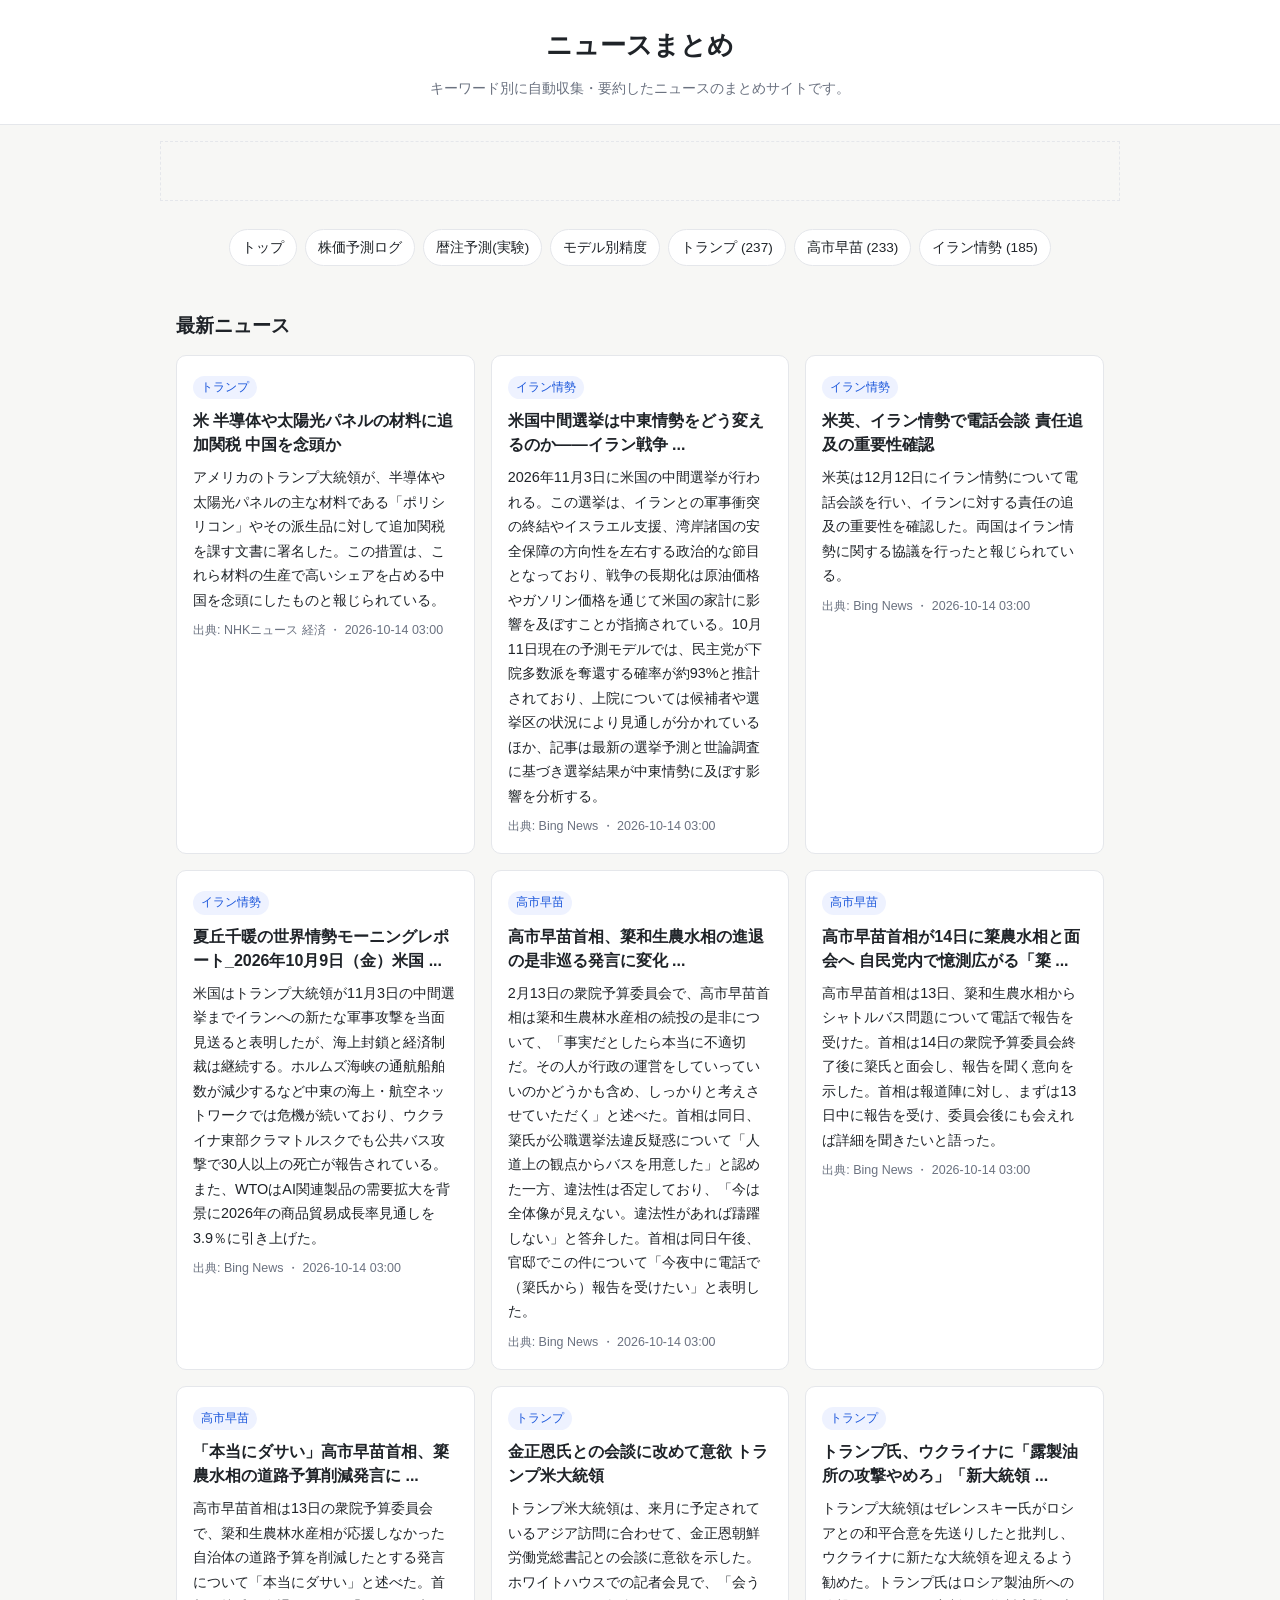
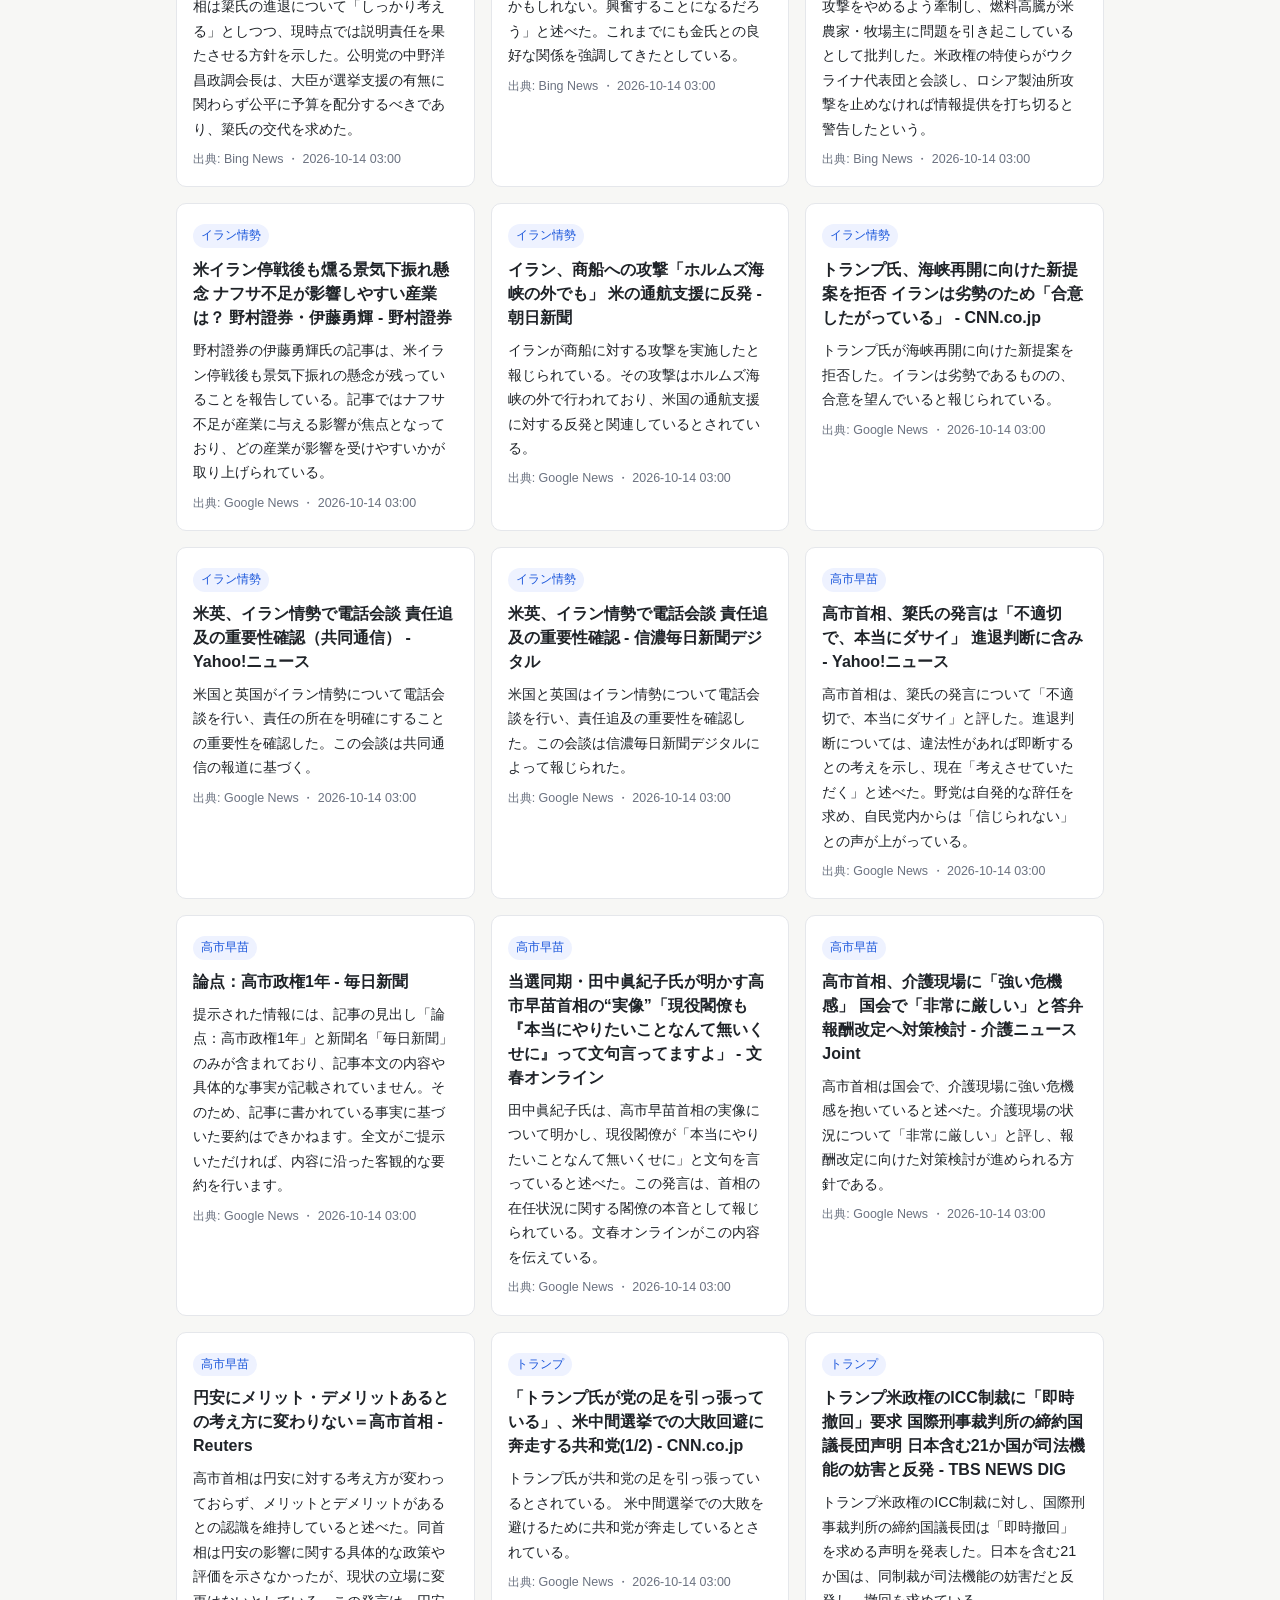
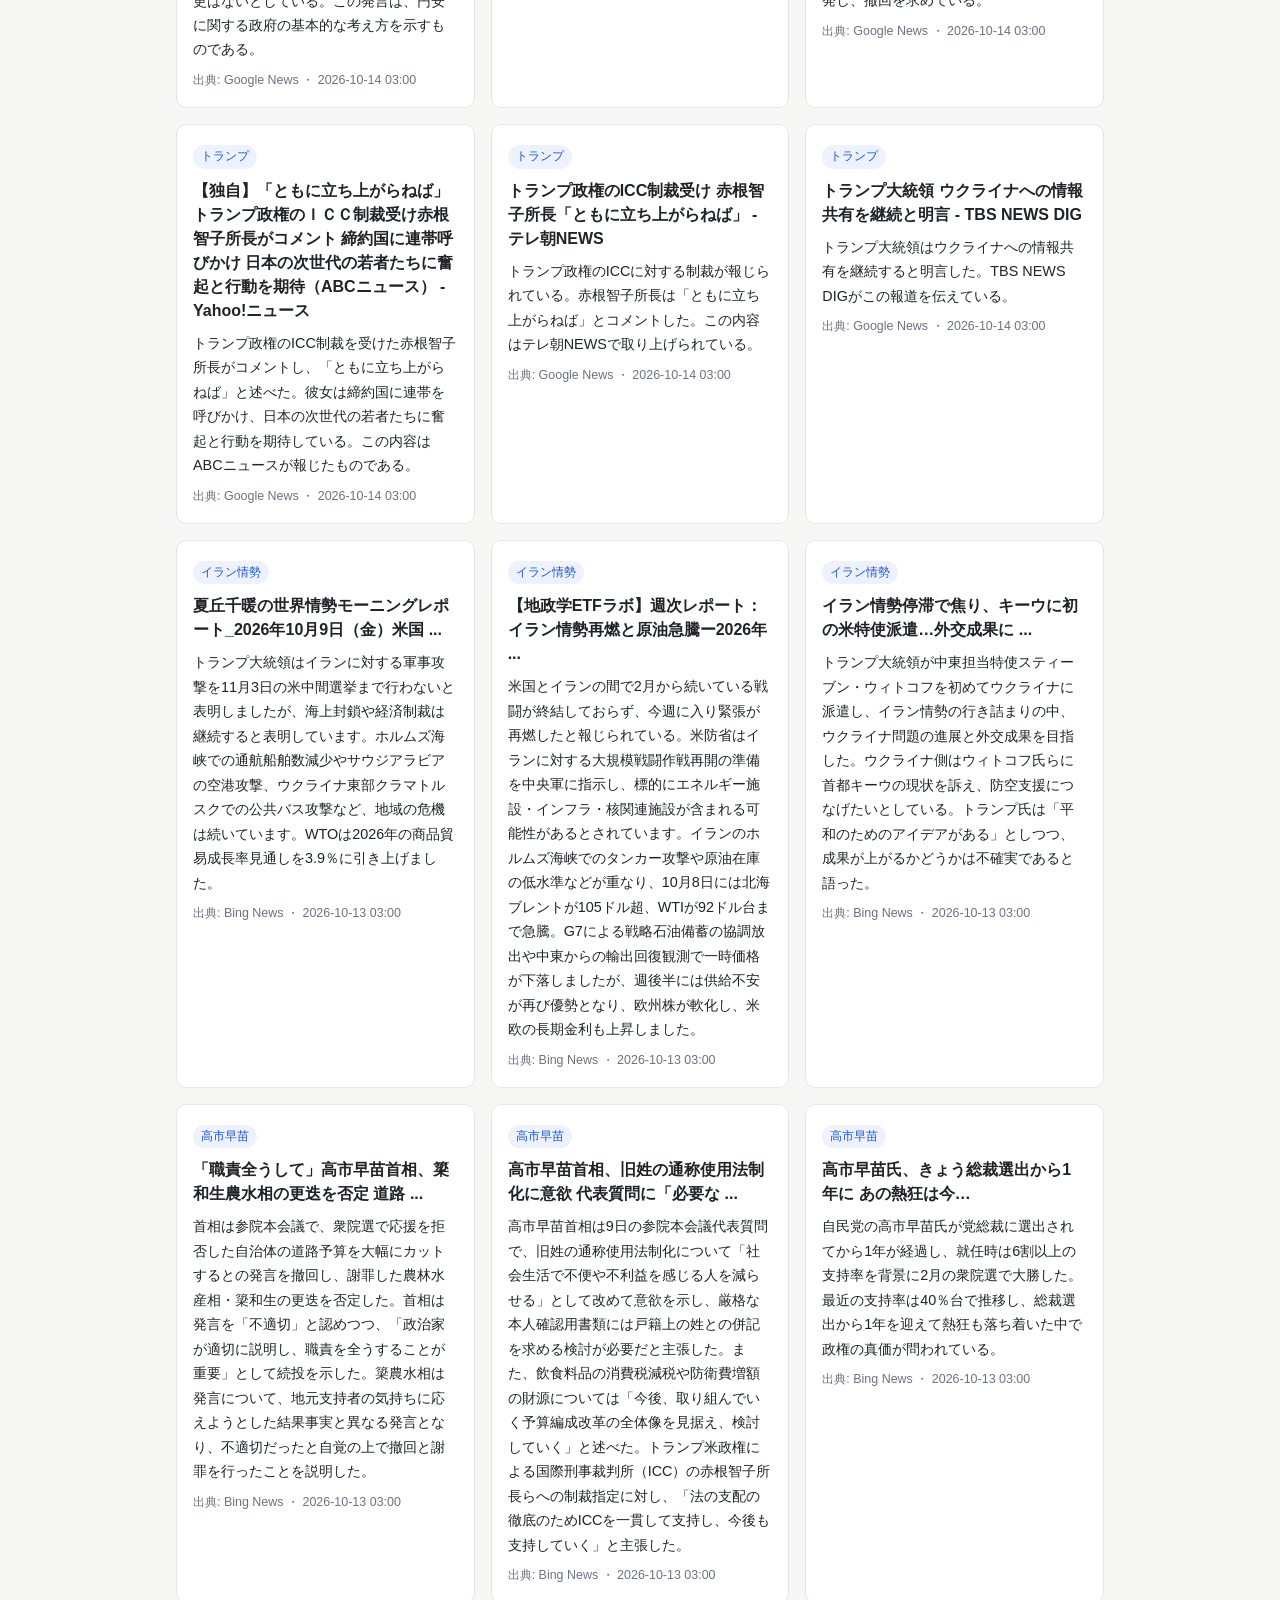
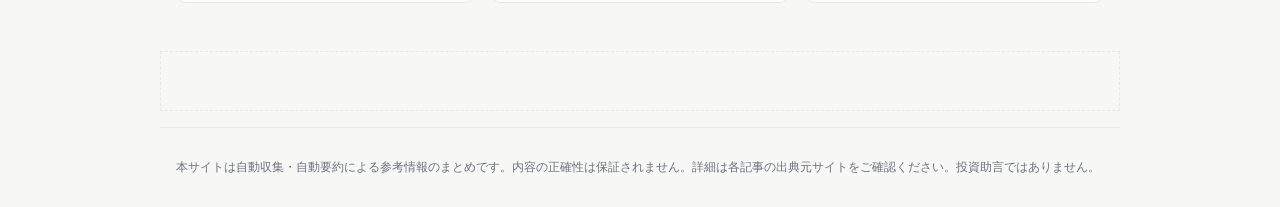
==== commit 5cd40ea7: "Automated update 2026/10/14  3:25:12.93" ====
--- a/docs/index.html
+++ b/docs/index.html
@@ -17,9 +17,9 @@
 <a href="predictions.html">株価予測ログ</a>
 <a href="calendar.html">暦注予測(実験)</a>
 <a href="models.html">モデル別精度</a>
-<a href="keywords/トランプ.html">トランプ (230)</a>
-<a href="keywords/高市早苗.html">高市早苗 (225)</a>
-<a href="keywords/イラン情勢.html">イラン情勢 (180)</a></nav>
+<a href="keywords/トランプ.html">トランプ (237)</a>
+<a href="keywords/高市早苗.html">高市早苗 (233)</a>
+<a href="keywords/イラン情勢.html">イラン情勢 (185)</a></nav>
 <main>
 
     <section>
@@ -29,8 +29,170 @@
     <article class="card">
       <a class="card-tag" href="keywords/トランプ.html">トランプ</a>
       <h3><a href="http://www3.nhk.or.jp/news/html/20260807/k10015198941000.html" target="_blank" rel="noopener noreferrer nofollow">米 半導体や太陽光パネルの材料に追加関税 中国を念頭か</a></h3>
-      <p class="card-summary">アメリカのトランプ大統領が、半導体や太陽光パネルの主要材料であるポリシリコンやその派生品に追加関税を課す文書に署名した。同措置は、これら材料の生産で高いシェアを占める中国を念頭に置かれたものと報じられている。</p>
-      <p class="card-meta">出典: NHKニュース 経済 ・ 2026-10-13 03:00</p>
+      <p class="card-summary">アメリカのトランプ大統領が、半導体や太陽光パネルの主な材料である「ポリシリコン」やその派生品に対して追加関税を課す文書に署名した。この措置は、これら材料の生産で高いシェアを占める中国を念頭にしたものと報じられている。</p>
+      <p class="card-meta">出典: NHKニュース 経済 ・ 2026-10-14 03:00</p>
+    </article>
+
+    <article class="card">
+      <a class="card-tag" href="keywords/イラン情勢.html">イラン情勢</a>
+      <h3><a href="http://www.bing.com/news/apiclick.aspx?ref=FexRss&amp;aid=&amp;tid=6ace71b033e744a29ebb40383b73c207&amp;url=https%3a%2f%2fnote.com%2fyukiyasu_0402%2fn%2fn654a5490eeee&amp;c=9253093067553933917&amp;mkt=ja-jp" target="_blank" rel="noopener noreferrer nofollow">米国中間選挙は中東情勢をどう変えるのか――イラン戦争 ...</a></h3>
+      <p class="card-summary">2026年11月3日に米国の中間選挙が行われる。この選挙は、イランとの軍事衝突の終結やイスラエル支援、湾岸諸国の安全保障の方向性を左右する政治的な節目となっており、戦争の長期化は原油価格やガソリン価格を通じて米国の家計に影響を及ぼすことが指摘されている。10月11日現在の予測モデルでは、民主党が下院多数派を奪還する確率が約93%と推計されており、上院については候補者や選挙区の状況により見通しが分かれているほか、記事は最新の選挙予測と世論調査に基づき選挙結果が中東情勢に及ぼす影響を分析する。</p>
+      <p class="card-meta">出典: Bing News ・ 2026-10-14 03:00</p>
+    </article>
+
+    <article class="card">
+      <a class="card-tag" href="keywords/イラン情勢.html">イラン情勢</a>
+      <h3><a href="http://www.bing.com/news/apiclick.aspx?ref=FexRss&amp;aid=&amp;tid=6ace71b033e744a29ebb40383b73c207&amp;url=https%3a%2f%2fwww.47news.jp%2f15072410.html&amp;c=4066561971695122299&amp;mkt=ja-jp" target="_blank" rel="noopener noreferrer nofollow">米英、イラン情勢で電話会談 責任追及の重要性確認</a></h3>
+      <p class="card-summary">米英は12月12日にイラン情勢について電話会談を行い、イランに対する責任の追及の重要性を確認した。両国はイラン情勢に関する協議を行ったと報じられている。</p>
+      <p class="card-meta">出典: Bing News ・ 2026-10-14 03:00</p>
+    </article>
+
+    <article class="card">
+      <a class="card-tag" href="keywords/イラン情勢.html">イラン情勢</a>
+      <h3><a href="http://www.bing.com/news/apiclick.aspx?ref=FexRss&amp;aid=&amp;tid=6ace71b033e744a29ebb40383b73c207&amp;url=https%3a%2f%2fnote.com%2fchiharu_market%2fn%2fncc5637ba2301&amp;c=1314584288972451561&amp;mkt=ja-jp" target="_blank" rel="noopener noreferrer nofollow">夏丘千暖の世界情勢モーニングレポート_2026年10月9日（金）米国 ...</a></h3>
+      <p class="card-summary">米国はトランプ大統領が11月3日の中間選挙までイランへの新たな軍事攻撃を当面見送ると表明したが、海上封鎖と経済制裁は継続する。ホルムズ海峡の通航船舶数が減少するなど中東の海上・航空ネットワークでは危機が続いており、ウクライナ東部クラマトルスクでも公共バス攻撃で30人以上の死亡が報告されている。また、WTOはAI関連製品の需要拡大を背景に2026年の商品貿易成長率見通しを3.9％に引き上げた。</p>
+      <p class="card-meta">出典: Bing News ・ 2026-10-14 03:00</p>
+    </article>
+
+    <article class="card">
+      <a class="card-tag" href="keywords/高市早苗.html">高市早苗</a>
+      <h3><a href="http://www.bing.com/news/apiclick.aspx?ref=FexRss&amp;aid=&amp;tid=6ace71af1696440395e5d0328be70111&amp;url=https%3a%2f%2fwww.sankei.com%2farticle%2f20261013-XL57EAP3SBIBLEDIHC3IAABEUA%2f&amp;c=10345118304787041956&amp;mkt=ja-jp" target="_blank" rel="noopener noreferrer nofollow">高市早苗首相、簗和生農水相の進退の是非巡る発言に変化 ...</a></h3>
+      <p class="card-summary">2月13日の衆院予算委員会で、高市早苗首相は簗和生農林水産相の続投の是非について、「事実だとしたら本当に不適切だ。その人が行政の運営をしていっていいのかどうかも含め、しっかりと考えさせていただく」と述べた。首相は同日、簗氏が公職選挙法違反疑惑について「人道上の観点からバスを用意した」と認めた一方、違法性は否定しており、「今は全体像が見えない。違法性があれば躊躍しない」と答弁した。首相は同日午後、官邸でこの件について「今夜中に電話で（簗氏から）報告を受けたい」と表明した。</p>
+      <p class="card-meta">出典: Bing News ・ 2026-10-14 03:00</p>
+    </article>
+
+    <article class="card">
+      <a class="card-tag" href="keywords/高市早苗.html">高市早苗</a>
+      <h3><a href="http://www.bing.com/news/apiclick.aspx?ref=FexRss&amp;aid=&amp;tid=6ace71af1696440395e5d0328be70111&amp;url=https%3a%2f%2fwww.msn.com%2fja-jp%2fnews%2fother%2f%25E9%25AB%2598%25E5%25B8%2582%25E6%2597%25A9%25E8%258B%2597%25E9%25A6%2596%25E7%259B%25B8%25E3%2581%258C14%25E6%2597%25A5%25E3%2581%25AB%25E7%25B0%2597%25E8%25BE%25B2%25E6%25B0%25B4%25E7%259B%25B8%25E3%2581%25A8%25E9%259D%25A2%25E4%25BC%259A%25E3%2581%25B8-%25E8%2587%25AA%25E6%25B0%2591%25E5%2585%259A%25E5%2586%2585%25E3%2581%25A7%25E6%2586%25B6%25E6%25B8%25AC%25E5%25BA%2583%25E3%2581%258C%25E3%2582%258B-%25E7%25B0%2597%25E5%25A4%25A7%25E8%2587%25A3%25E3%2581%25AE%25E8%25BE%259E%25E8%25A1%25A8%25E6%258F%2590%25E5%2587%25BA%25E3%2581%25A7%25E3%2581%25AF%2far-AA2e8Rzf&amp;c=2670476048797429063&amp;mkt=ja-jp" target="_blank" rel="noopener noreferrer nofollow">高市早苗首相が14日に簗農水相と面会へ 自民党内で憶測広がる「簗 ...</a></h3>
+      <p class="card-summary">高市早苗首相は13日、簗和生農水相からシャトルバス問題について電話で報告を受けた。首相は14日の衆院予算委員会終了後に簗氏と面会し、報告を聞く意向を示した。首相は報道陣に対し、まずは13日中に報告を受け、委員会後にも会えれば詳細を聞きたいと語った。</p>
+      <p class="card-meta">出典: Bing News ・ 2026-10-14 03:00</p>
+    </article>
+
+    <article class="card">
+      <a class="card-tag" href="keywords/高市早苗.html">高市早苗</a>
+      <h3><a href="http://www.bing.com/news/apiclick.aspx?ref=FexRss&amp;aid=&amp;tid=6ace71af1696440395e5d0328be70111&amp;url=https%3a%2f%2fwww.sankei.com%2farticle%2f20261013-UU3DEEDTCNAWVMUNCDJV2B7ZYY%2f&amp;c=1198863659175306022&amp;mkt=ja-jp" target="_blank" rel="noopener noreferrer nofollow">「本当にダサい」高市早苗首相、簗農水相の道路予算削減発言に ...</a></h3>
+      <p class="card-summary">高市早苗首相は13日の衆院予算委員会で、簗和生農林水産相が応援しなかった自治体の道路予算を削減したとする発言について「本当にダサい」と述べた。首相は簗氏の進退について「しっかり考える」としつつ、現時点では説明責任を果たさせる方針を示した。公明党の中野洋昌政調会長は、大臣が選挙支援の有無に関わらず公平に予算を配分するべきであり、簗氏の交代を求めた。</p>
+      <p class="card-meta">出典: Bing News ・ 2026-10-14 03:00</p>
+    </article>
+
+    <article class="card">
+      <a class="card-tag" href="keywords/トランプ.html">トランプ</a>
+      <h3><a href="http://www.bing.com/news/apiclick.aspx?ref=FexRss&amp;aid=&amp;tid=6ace71aebe5c49e4993589ed65ce6d91&amp;url=https%3a%2f%2fmainichi.jp%2farticles%2f20261014%2fddm%2f007%2f030%2f033000c&amp;c=7011101808927057271&amp;mkt=ja-jp" target="_blank" rel="noopener noreferrer nofollow">金正恩氏との会談に改めて意欲 トランプ米大統領</a></h3>
+      <p class="card-summary">トランプ米大統領は、来月に予定されているアジア訪問に合わせて、金正恩朝鮮労働党総書記との会談に意欲を示した。ホワイトハウスでの記者会見で、「会うかもしれない。興奮することになるだろう」と述べた。これまでにも金氏との良好な関係を強調してきたとしている。</p>
+      <p class="card-meta">出典: Bing News ・ 2026-10-14 03:00</p>
+    </article>
+
+    <article class="card">
+      <a class="card-tag" href="keywords/トランプ.html">トランプ</a>
+      <h3><a href="https://www.sankei.com/article/20261011-743KAPSAXFPNLBNY3CK3PSSJMQ/" target="_blank" rel="noopener noreferrer nofollow">トランプ氏、ウクライナに「露製油所の攻撃やめろ」「新大統領 ...</a></h3>
+      <p class="card-summary">トランプ大統領はゼレンスキー氏がロシアとの和平合意を先送りしたと批判し、ウクライナに新たな大統領を迎えるよう勧めた。トランプ氏はロシア製油所への攻撃をやめるよう牽制し、燃料高騰が米農家・牧場主に問題を引き起こしているとして批判した。米政権の特使らがウクライナ代表団と会談し、ロシア製油所攻撃を止めなければ情報提供を打ち切ると警告したという。</p>
+      <p class="card-meta">出典: Bing News ・ 2026-10-14 03:00</p>
+    </article>
+
+    <article class="card">
+      <a class="card-tag" href="keywords/イラン情勢.html">イラン情勢</a>
+      <h3><a href="https://news.google.com/rss/articles/CBMiX0FVX3lxTE5XSmdmWm1STENsa0JYRFRjTkpNR203YVIwdFlBS1I3SjhFOUxRR0JjSV9wQmRuV3Jua0thWVFkLXBucjU5LXZaSTJGanROYmx0T2JfeHFpVWt1cjdvTldZ?oc=5" target="_blank" rel="noopener noreferrer nofollow">米イラン停戦後も燻る景気下振れ懸念 ナフサ不足が影響しやすい産業は？ 野村證券・伊藤勇輝 - 野村證券</a></h3>
+      <p class="card-summary">野村證券の伊藤勇輝氏の記事は、米イラン停戦後も景気下振れの懸念が残っていることを報告している。記事ではナフサ不足が産業に与える影響が焦点となっており、どの産業が影響を受けやすいかが取り上げられている。</p>
+      <p class="card-meta">出典: Google News ・ 2026-10-14 03:00</p>
+    </article>
+
+    <article class="card">
+      <a class="card-tag" href="keywords/イラン情勢.html">イラン情勢</a>
+      <h3><a href="https://news.google.com/rss/articles/CBMiZ0FVX3lxTE1QZ1NLMkstdzVkLU11akFkV0pEc3pYMHZ2bTctTmg1MkNMS2ZMc29xM1lERVJycjhUemlETmtDMG9BbWQySzJ2OVJiejJvMkhtTkZvMTl0TkdCS2RuR0tBQ09OVkktMkk?oc=5" target="_blank" rel="noopener noreferrer nofollow">イラン、商船への攻撃「ホルムズ海峡の外でも」 米の通航支援に反発 - 朝日新聞</a></h3>
+      <p class="card-summary">イランが商船に対する攻撃を実施したと報じられている。その攻撃はホルムズ海峡の外で行われており、米国の通航支援に対する反発と関連しているとされている。</p>
+      <p class="card-meta">出典: Google News ・ 2026-10-14 03:00</p>
+    </article>
+
+    <article class="card">
+      <a class="card-tag" href="keywords/イラン情勢.html">イラン情勢</a>
+      <h3><a href="https://news.google.com/rss/articles/CBMiUEFVX3lxTFA4QnJJcEE2WG9uSkJFYzNQTFR1Zzd6RUxrNVV0RGo5akltd3hOV0VjTXVsYXZJdDVjdzU1ZE5nWFkyRGYtZnlBWFpmVFZwUW1U?oc=5" target="_blank" rel="noopener noreferrer nofollow">トランプ氏、海峡再開に向けた新提案を拒否 イランは劣勢のため「合意したがっている」 - CNN.co.jp</a></h3>
+      <p class="card-summary">トランプ氏が海峡再開に向けた新提案を拒否した。イランは劣勢であるものの、合意を望んでいると報じられている。</p>
+      <p class="card-meta">出典: Google News ・ 2026-10-14 03:00</p>
+    </article>
+
+    <article class="card">
+      <a class="card-tag" href="keywords/イラン情勢.html">イラン情勢</a>
+      <h3><a href="https://news.google.com/rss/articles/CBMif0FVX3lxTE8ySjhVQWIxRktRSEtvMUxfajRqbWJ4ZFFUd2Zja1RabUtZdEFiNi1WcG9FNzZmc29PRUhENEYyOUUyMHJCRVBUWmt3cTNUcHJ6bHQ5bjFpX2lCNlFDSFhqSFU4QkxHWXpkZGo1eVZtR3lfOU9DSjhsUmNuMFgwdU0?oc=5" target="_blank" rel="noopener noreferrer nofollow">米英、イラン情勢で電話会談 責任追及の重要性確認（共同通信） - Yahoo!ニュース</a></h3>
+      <p class="card-summary">米国と英国がイラン情勢について電話会談を行い、責任の所在を明確にすることの重要性を確認した。この会談は共同通信の報道に基づく。</p>
+      <p class="card-meta">出典: Google News ・ 2026-10-14 03:00</p>
+    </article>
+
+    <article class="card">
+      <a class="card-tag" href="keywords/イラン情勢.html">イラン情勢</a>
+      <h3><a href="https://news.google.com/rss/articles/CBMia0FVX3lxTE9seHRGWWNpWWFESHVPUS1HZmd2VVNjdVBVNHI5b0VPWjlEazYwYWxyaWpmRmh1Vnp0c3lmekJnVTJwcldFYldJUUpPRDY4V0thcWhqQWhnM0gtX1prbndtS1ByS2N5M2xzcjF3?oc=5" target="_blank" rel="noopener noreferrer nofollow">米英、イラン情勢で電話会談 責任追及の重要性確認 - 信濃毎日新聞デジタル</a></h3>
+      <p class="card-summary">米国と英国はイラン情勢について電話会談を行い、責任追及の重要性を確認した。この会談は信濃毎日新聞デジタルによって報じられた。</p>
+      <p class="card-meta">出典: Google News ・ 2026-10-14 03:00</p>
+    </article>
+
+    <article class="card">
+      <a class="card-tag" href="keywords/高市早苗.html">高市早苗</a>
+      <h3><a href="https://news.google.com/rss/articles/CBMiUEFVX3lxTE52SzdPQzMwcjJ2MnVyVnBmcndlTk5CUWRRQUN6cXhPOTd0bVVHRUZsQmJSUG4zQjYzRE5IY2xBcS1nb3lRZEQxblZRRW9JMWVW?oc=5" target="_blank" rel="noopener noreferrer nofollow">高市首相、簗氏の発言は「不適切で、本当にダサイ」 進退判断に含み - Yahoo!ニュース</a></h3>
+      <p class="card-summary">高市首相は、簗氏の発言について「不適切で、本当にダサイ」と評した。進退判断については、違法性があれば即断するとの考えを示し、現在「考えさせていただく」と述べた。野党は自発的な辞任を求め、自民党内からは「信じられない」との声が上がっている。</p>
+      <p class="card-meta">出典: Google News ・ 2026-10-14 03:00</p>
+    </article>
+
+    <article class="card">
+      <a class="card-tag" href="keywords/高市早苗.html">高市早苗</a>
+      <h3><a href="https://news.google.com/rss/articles/CBMiaEFVX3lxTE5xTFhhdlVDMXoxVmUwRU1lYUpzX0pjaU5yc1VSYjROeWdGemQwLWNNM2ZueXJGRXBsMXBUS2dvd3l1bXR3QU9XWVdDY1c5anFrY2k5cng0aDJTbVM4MVE0LXhkUWtyOUlr?oc=5" target="_blank" rel="noopener noreferrer nofollow">論点：高市政権1年 - 毎日新聞</a></h3>
+      <p class="card-summary">提示された情報には、記事の見出し「論点：高市政権1年」と新聞名「毎日新聞」のみが含まれており、記事本文の内容や具体的な事実が記載されていません。そのため、記事に書かれている事実に基づいた要約はできかねます。全文がご提示いただければ、内容に沿った客観的な要約を行います。</p>
+      <p class="card-meta">出典: Google News ・ 2026-10-14 03:00</p>
+    </article>
+
+    <article class="card">
+      <a class="card-tag" href="keywords/高市早苗.html">高市早苗</a>
+      <h3><a href="https://news.google.com/rss/articles/[base64]?oc=5" target="_blank" rel="noopener noreferrer nofollow">当選同期・田中眞紀子氏が明かす高市早苗首相の“実像”「現役閣僚も『本当にやりたいことなんて無いくせに』って文句言ってますよ」 - 文春オンライン</a></h3>
+      <p class="card-summary">田中眞紀子氏は、高市早苗首相の実像について明かし、現役閣僚が「本当にやりたいことなんて無いくせに」と文句を言っていると述べた。この発言は、首相の在任状況に関する閣僚の本音として報じられている。文春オンラインがこの内容を伝えている。</p>
+      <p class="card-meta">出典: Google News ・ 2026-10-14 03:00</p>
+    </article>
+
+    <article class="card">
+      <a class="card-tag" href="keywords/高市早苗.html">高市早苗</a>
+      <h3><a href="https://news.google.com/rss/articles/CBMiVkFVX3lxTE5xVnVES1IyaVI3SXh2NEY4ZlBKQnlVeE5NWm1haE1Hb01uSGtqWnkxeTV3Mlc1azNVUldjZHlUSUdYMkFuS2FwbnE4QUtnb3d6S3cyU19R?oc=5" target="_blank" rel="noopener noreferrer nofollow">高市首相、介護現場に「強い危機感」 国会で「非常に厳しい」と答弁 報酬改定へ対策検討 - 介護ニュースJoint</a></h3>
+      <p class="card-summary">高市首相は国会で、介護現場に強い危機感を抱いていると述べた。介護現場の状況について「非常に厳しい」と評し、報酬改定に向けた対策検討が進められる方針である。</p>
+      <p class="card-meta">出典: Google News ・ 2026-10-14 03:00</p>
+    </article>
+
+    <article class="card">
+      <a class="card-tag" href="keywords/高市早苗.html">高市早苗</a>
+      <h3><a href="https://news.google.com/rss/articles/CBMifkFVX3lxTE5wdmxpWTNQX0MybDhWTUk3eGJwSjN1VldlNGtYOGJLNFhodW5mNnRmV0gySEFweFhjVEJoT2k4Y3RKS3dUTTgxMzFyVjBzcFFWdmxNS0tJeFF0RWE1QWo4WDJXcktFTE56WUIyQjRkM1huRmhwRkFfd2JDeW9sdw?oc=5" target="_blank" rel="noopener noreferrer nofollow">円安にメリット・デメリットあるとの考え方に変わりない＝高市首相 - Reuters</a></h3>
+      <p class="card-summary">高市首相は円安に対する考え方が変わっておらず、メリットとデメリットがあるとの認識を維持していると述べた。同首相は円安の影響に関する具体的な政策や評価を示さなかったが、現状の立場に変更はないとしている。この発言は、円安に関する政府の基本的な考え方を示すものである。</p>
+      <p class="card-meta">出典: Google News ・ 2026-10-14 03:00</p>
+    </article>
+
+    <article class="card">
+      <a class="card-tag" href="keywords/トランプ.html">トランプ</a>
+      <h3><a href="https://news.google.com/rss/articles/CBMiUEFVX3lxTE5vdkFVcUJjSU5xN1dhR21qV1hnaVBMcHNlelF3X3ZjaUo2cEZEdG5MbWROMG8yYlNhanJZdWlHNkVwTkt4dW9UQ2lmMHhHcHg3?oc=5" target="_blank" rel="noopener noreferrer nofollow">「トランプ氏が党の足を引っ張っている」、米中間選挙での大敗回避に奔走する共和党(1/2) - CNN.co.jp</a></h3>
+      <p class="card-summary">トランプ氏が共和党の足を引っ張っているとされている。
+米中間選挙での大敗を避けるために共和党が奔走しているとされている。</p>
+      <p class="card-meta">出典: Google News ・ 2026-10-14 03:00</p>
+    </article>
+
+    <article class="card">
+      <a class="card-tag" href="keywords/トランプ.html">トランプ</a>
+      <h3><a href="https://news.google.com/rss/articles/CBMiV0FVX3lxTE8tUkJ5LWR1NlBQOUxhNS1wOTRBdmJULVdMR21CWHZFbDZoRmpDR0M2SXgzWjA4X2JaVHFteVN5enh5bWVSTkJmN2s1clc0UkVEOFNBUDlXbw?oc=5" target="_blank" rel="noopener noreferrer nofollow">トランプ米政権のICC制裁に「即時撤回」要求 国際刑事裁判所の締約国議長団声明 日本含む21か国が司法機能の妨害と反発 - TBS NEWS DIG</a></h3>
+      <p class="card-summary">トランプ米政権のICC制裁に対し、国際刑事裁判所の締約国議長団は「即時撤回」を求める声明を発表した。日本を含む21か国は、同制裁が司法機能の妨害だと反発し、撤回を求めている。</p>
+      <p class="card-meta">出典: Google News ・ 2026-10-14 03:00</p>
+    </article>
+
+    <article class="card">
+      <a class="card-tag" href="keywords/トランプ.html">トランプ</a>
+      <h3><a href="https://news.google.com/rss/articles/CBMif0FVX3lxTFBfTHJQMGdhMHRNOXJuTy1vUU9aYWFHdHk5RHBIMkxoMXhCNXNPY0I0WlhGWWx6Q3ZFRXNjVWJYVHNQcmkxQUNSUU9sYjNiOXE1c3NoMGQ3VFZjOUM0WGh1c09nSG1zemMyTmRTRUFVaTQ4U1lXakxfY1E1QzNKYUk?oc=5" target="_blank" rel="noopener noreferrer nofollow">【独自】「ともに立ち上がらねば」トランプ政権のＩＣＣ制裁受け赤根智子所長がコメント 締約国に連帯呼びかけ 日本の次世代の若者たちに奮起と行動を期待（ABCニュース） - Yahoo!ニュース</a></h3>
+      <p class="card-summary">トランプ政権のICC制裁を受けた赤根智子所長がコメントし、「ともに立ち上がらねば」と述べた。彼女は締約国に連帯を呼びかけ、日本の次世代の若者たちに奮起と行動を期待している。この内容はABCニュースが報じたものである。</p>
+      <p class="card-meta">出典: Google News ・ 2026-10-14 03:00</p>
+    </article>
+
+    <article class="card">
+      <a class="card-tag" href="keywords/トランプ.html">トランプ</a>
+      <h3><a href="https://news.google.com/rss/articles/CBMiekFVX3lxTE5Mb3FFdWJ4Zng5MF9zZzBJVkdNTnh3bkRBR3lkTHhrMXJhUWhSUFI2VmlXTXNNZzdrWWZqV2stcG13eEVjU3d6R2M5TWhEclNKajdPbUp3RkdDWTRhMUVYeFBiWGZnLWlMZUFlSzI3RThKd2xhT1RUMnhR?oc=5" target="_blank" rel="noopener noreferrer nofollow">トランプ政権のICC制裁受け 赤根智子所長「ともに立ち上がらねば」 - テレ朝NEWS</a></h3>
+      <p class="card-summary">トランプ政権のICCに対する制裁が報じられている。赤根智子所長は「ともに立ち上がらねば」とコメントした。この内容はテレ朝NEWSで取り上げられている。</p>
+      <p class="card-meta">出典: Google News ・ 2026-10-14 03:00</p>
+    </article>
+
+    <article class="card">
+      <a class="card-tag" href="keywords/トランプ.html">トランプ</a>
+      <h3><a href="https://news.google.com/rss/articles/CBMidEFVX3lxTFBPZEpaTlRkV3puYWVEVnZ5bTBWOFdnVlFyMlBxdUFJLVUwTEYtNjc5RHhYR19FZkpoblJjcm1YN1J2X2thekpTVGpDNl9vRVNneGJWUnIyNmFKQWZGZU85TndxcVZuZHBLNlFlZzRxbm9NdHJN?oc=5" target="_blank" rel="noopener noreferrer nofollow">トランプ大統領 ウクライナへの情報共有を継続と明言 - TBS NEWS DIG</a></h3>
+      <p class="card-summary">トランプ大統領はウクライナへの情報共有を継続すると明言した。TBS NEWS DIGがこの報道を伝えている。</p>
+      <p class="card-meta">出典: Google News ・ 2026-10-14 03:00</p>
     </article>
 
     <article class="card">
@@ -73,171 +235,6 @@
       <h3><a href="http://www.bing.com/news/apiclick.aspx?ref=FexRss&amp;aid=&amp;tid=6acd20299c844621b0d5d90e2efc2047&amp;url=https%3a%2f%2fwww.msn.com%2fja-jp%2fnews%2fnational%2f%25E9%25AB%2598%25E5%25B8%2582%25E6%2597%25A9%25E8%258B%2597%25E6%25B0%258F-%25E3%2581%258D%25E3%2582%2587%25E3%2581%2586%25E7%25B7%258F%25E8%25A3%2581%25E9%2581%25B8%25E5%2587%25BA%25E3%2581%258B%25E3%2582%25891%25E5%25B9%25B4%25E3%2581%25AB-%25E3%2581%2582%25E3%2581%25AE%25E7%2586%25B1%25E7%258B%2582%25E3%2581%25AF%25E4%25BB%258A%2far-AA2dvBAR&amp;c=3124131437795663295&amp;mkt=ja-jp" target="_blank" rel="noopener noreferrer nofollow">高市早苗氏、きょう総裁選出から1年に あの熱狂は今…</a></h3>
       <p class="card-summary">自民党の高市早苗氏が党総裁に選出されてから1年が経過し、就任時は6割以上の支持率を背景に2月の衆院選で大勝した。最近の支持率は40％台で推移し、総裁選出から1年を迎えて熱狂も落ち着いた中で政権の真価が問われている。</p>
       <p class="card-meta">出典: Bing News ・ 2026-10-13 03:00</p>
-    </article>
-
-    <article class="card">
-      <a class="card-tag" href="keywords/トランプ.html">トランプ</a>
-      <h3><a href="http://www.bing.com/news/apiclick.aspx?ref=FexRss&amp;aid=&amp;tid=6acd2028e5b6464c86318e5d6e3adf97&amp;url=https%3a%2f%2fmainichi.jp%2farticles%2f20261010%2fk00%2f00m%2f030%2f025000c&amp;c=1394133104362822263&amp;mkt=ja-jp" target="_blank" rel="noopener noreferrer nofollow">米首都に急進左派の民主市長誕生か トランプ氏との「対決」注目</a></h3>
-      <p class="card-summary">11月3日の米中間選挙に合わせて行われる首都ワシントンD.C.市長選で、民主党候補のジェニース・ルイス・ジョージ市議（38）の当選が有力視されている。彼女は急進左派政治団体「米国民主社会主義者（DSA）」のメンバーであり、移民取り締まりや都市開発計画を巡ってトランプ大統領と対立する可能性が報じられている。9月24日の教会での対話集会で、彼女は地方自治体の役割について言及していた。</p>
-      <p class="card-meta">出典: Bing News ・ 2026-10-13 03:00</p>
-    </article>
-
-    <article class="card">
-      <a class="card-tag" href="keywords/トランプ.html">トランプ</a>
-      <h3><a href="https://jbpress.ismedia.jp/articles/-/97463" target="_blank" rel="noopener noreferrer nofollow">トランプがロシア産ディーゼル輸入を解禁、プーチンに外交的勝利 ...</a></h3>
-      <p class="card-summary">トランプ前大統領は10月11日、SNSで「ウクライナ戦争におけるエネルギー停戦が即時実施され、双方が合意した」と投稿したが、ロシアとウクライナともに停戦成立を正式に確認したわけではない。10月9日にはトランプ氏がプーチン露大統領とロシア産ディーゼル燃料の供給で合意し、ロシアが直ちに30万トン以上、11月に50万トン、その直後に100万トンを米国と世界市場に供給すると発表し、製油所の稼働状況に応じ短期間で追加で300万トンの供給も見込んでいると述べた。ゼレンスキー大統領は事前に合意の詳細を知らされておらず、ロシアが攻撃を停止すればウクライナも応じる条件を示した。</p>
-      <p class="card-meta">出典: Bing News ・ 2026-10-13 03:00</p>
-    </article>
-
-    <article class="card">
-      <a class="card-tag" href="keywords/イラン情勢.html">イラン情勢</a>
-      <h3><a href="https://news.google.com/rss/articles/CBMiX0FVX3lxTE5XSmdmWm1STENsa0JYRFRjTkpNR203YVIwdFlBS1I3SjhFOUxRR0JjSV9wQmRuV3Jua0thWVFkLXBucjU5LXZaSTJGanROYmx0T2JfeHFpVWt1cjdvTldZ?oc=5" target="_blank" rel="noopener noreferrer nofollow">米イラン停戦後も燻る景気下振れ懸念 ナフサ不足が影響しやすい産業は？ 野村證券・伊藤勇輝 - 野村證券</a></h3>
-      <p class="card-summary">野村證券・伊藤勇輝による記事で、米イラン停戦後も景気下振れの懸念が継続していることが報じられている。記事はナフサ不足が影響しやすい産業について言及しており、産業への影響が懸念されている。停戦後の経済動向とナフサ供給の関連性が取り上げられている。</p>
-      <p class="card-meta">出典: Google News ・ 2026-10-13 03:00</p>
-    </article>
-
-    <article class="card">
-      <a class="card-tag" href="keywords/イラン情勢.html">イラン情勢</a>
-      <h3><a href="https://news.google.com/rss/articles/CBMibEFVX3lxTFBJaEZtQ2lLT3BIZjlEZGJjbkQySTVRcTdSdjRPVzRfcW42UjBrRmdSbXYtVjZUUFVTRnRHOUplTHlsRGFsUEpZUllXblpybk5jeFNYLVotbF94d2xjcDVUcFlCQlE0TjRmazVueg?oc=5" target="_blank" rel="noopener noreferrer nofollow">NYダウ続落で始まる イラン情勢巡る不透明感が重荷 - 日本経済新聞</a></h3>
-      <p class="card-summary">ニューヨーク株式相場でダウ平均株価が続落で始まった。市場はイラン情勢に関する不透明感を重荷として捉えている。日本経済新聞がこの動きを報じた。</p>
-      <p class="card-meta">出典: Google News ・ 2026-10-13 03:00</p>
-    </article>
-
-    <article class="card">
-      <a class="card-tag" href="keywords/イラン情勢.html">イラン情勢</a>
-      <h3><a href="https://news.google.com/rss/articles/CBMiZ0FVX3lxTE9wSlJPcUlaQnlOcUFXU096bUMtekhVcTVUTjFaUHJNTEhhZTBsaWs2SUU4T2RESVR0aHlweDdKOWtHWW5uOHphNzVwZ0RtdlRIcTQybXpNWGdBbkpDQ0cxek0tSV9NN00?oc=5" target="_blank" rel="noopener noreferrer nofollow">イラン外相「数日内に回答」 ホルムズ海峡めぐる米国との間接協議で - 朝日新聞</a></h3>
-      <p class="card-summary">イラン外相はホルムズ海峡をめぐる米国との協議について、数日内に回答すると表明した。この協議はイランと米国の間で行われる間接協議である。</p>
-      <p class="card-meta">出典: Google News ・ 2026-10-13 03:00</p>
-    </article>
-
-    <article class="card">
-      <a class="card-tag" href="keywords/イラン情勢.html">イラン情勢</a>
-      <h3><a href="https://news.google.com/rss/articles/CBMiZ0FVX3lxTE1QZ1NLMkstdzVkLU11akFkV0pEc3pYMHZ2bTctTmg1MkNMS2ZMc29xM1lERVJycjhUemlETmtDMG9BbWQySzJ2OVJiejJvMkhtTkZvMTl0TkdCS2RuR0tBQ09OVkktMkk?oc=5" target="_blank" rel="noopener noreferrer nofollow">イラン、商船への攻撃「ホルムズ海峡の外でも」 米の通航支援に反発 - 朝日新聞</a></h3>
-      <p class="card-summary">イランが商船に対して攻撃を行ったと報じられている。この攻撃はホルムズ海峡の外で行われたとされ、米国の通航支援に対する反発だとされている。</p>
-      <p class="card-meta">出典: Google News ・ 2026-10-13 03:00</p>
-    </article>
-
-    <article class="card">
-      <a class="card-tag" href="keywords/イラン情勢.html">イラン情勢</a>
-      <h3><a href="https://news.google.com/rss/articles/CBMiUEFVX3lxTFA4QnJJcEE2WG9uSkJFYzNQTFR1Zzd6RUxrNVV0RGo5akltd3hOV0VjTXVsYXZJdDVjdzU1ZE5nWFkyRGYtZnlBWFpmVFZwUW1U?oc=5" target="_blank" rel="noopener noreferrer nofollow">トランプ氏、海峡再開に向けた新提案を拒否 イランは劣勢のため「合意したがっている」 - CNN.co.jp</a></h3>
-      <p class="card-summary">トランプ前大統領が、海峡再開を目的とした新提案を拒否した。イランは現在劣勢にあるとして、合意に向けて前向きな姿勢を示している。</p>
-      <p class="card-meta">出典: Google News ・ 2026-10-13 03:00</p>
-    </article>
-
-    <article class="card">
-      <a class="card-tag" href="keywords/高市早苗.html">高市早苗</a>
-      <h3><a href="https://news.google.com/rss/articles/CBMif0FVX3lxTE9Jb0QxLXI1ZGsxTktxaWRWQ0N4WTZ1cmNDenc2SEhlNl9haDA0c18zMmtNWW10SEFRZnozaGxvS2VPSS1ob3NSNTNIaTVNVldEd1hsRkZzanBnMXdSQjBjdTItdFc5TWxsaXg4N3Z5S19SY1hFTFp2NTFieTQ1Yjg?oc=5" target="_blank" rel="noopener noreferrer nofollow">当選同期・田中眞紀子氏が明かす高市早苗首相の“実像”「現役閣僚も『本当にやりたいことなんて無いくせに』って文句言ってますよ」（文春オンライン） - Yahoo!ニュース</a></h3>
-      <p class="card-summary">田中眞紀子氏は、当選同期である高市早苗首相の「実像」を明かしたと報じられている。彼女は、現役閣僚が「本当にやりたいことなんて無いくせに」と文句を言っていると語った。この内容は文春オンラインが報じたYahoo!ニュースに掲載されている。</p>
-      <p class="card-meta">出典: Google News ・ 2026-10-13 03:00</p>
-    </article>
-
-    <article class="card">
-      <a class="card-tag" href="keywords/高市早苗.html">高市早苗</a>
-      <h3><a href="https://news.google.com/rss/articles/CBMiS0FVX3lxTE5yRkU0Ql9CU3hrNkxUczYxMzBrREM2TDlzSHV0a3h4VlRFemRzZDBqNXNseVMwelhBMGp3N0NWOC1TUlF5N2U0X3JuZw?oc=5" target="_blank" rel="noopener noreferrer nofollow">当選同期・田中眞紀子氏が明かす高市早苗首相の“実像”「現役閣僚も『本当にやりたいことなんて無いくせに』って文句言ってますよ」 - 文春オンライン</a></h3>
-      <p class="card-summary">田中眞紀子氏は、高市早苗首相の「実像」について明かした。彼女は、現役の閣僚が「本当にやりたいことなんて無いくせに」と文句を言っていると述べたという。この発言は文春オンラインの報道に基づくものである。</p>
-      <p class="card-meta">出典: Google News ・ 2026-10-13 03:00</p>
-    </article>
-
-    <article class="card">
-      <a class="card-tag" href="keywords/高市早苗.html">高市早苗</a>
-      <h3><a href="https://news.google.com/rss/articles/CBMif0FVX3lxTFBlcEExVnotTGZycm0wcXNMaUMxZ1dVVC0tVWhBeTlZbG9pd2JKNnRfMHhaZzQ1cVJOakI1NWd0U3Q5blVPUldFcTNFeTNWXy03RnhQQUlKVXJQTmtRdUlSSnVKc0JHQWtad3hSN2pyMFQ0eDZBVlJBNEZKZEd2RjA?oc=5" target="_blank" rel="noopener noreferrer nofollow">高市首相はなぜ簗農水相を辞めさせないのか…｢予算カット発言｣→大臣更迭で“最も得をする人たち”の正体 - Yahoo!ニュース</a></h3>
-      <p class="card-summary">高市首相は、農林水産大臣の簗氏による「予算カット発言」の騒動中に「毒キノコ」に関する注意喚起を行い、SNS上で「理解できない」との声や違和感が集まっている。高市首相は「抵抗勢力一掃」や「衆院解散」といった大政局に動いており、簗農水相の疑惑と衆議院定数削減が関連していると報じられている。</p>
-      <p class="card-meta">出典: Google News ・ 2026-10-13 03:00</p>
-    </article>
-
-    <article class="card">
-      <a class="card-tag" href="keywords/高市早苗.html">高市早苗</a>
-      <h3><a href="https://news.google.com/rss/articles/CBMiVEFVX3lxTFBwbEJhc3FNUlplQW4wMi00Q2ZSdFNoa1Z0UVFiRDY3NFRtTXBHa0MxUFFtUEZMVnZpazVxZHQtVzRlUkNxaHI5QzdYQjF6RWFIck1lZw?oc=5" target="_blank" rel="noopener noreferrer nofollow">片山財務相が世銀ＩＭＦ合同開発委議長に＝日本初、高市首相発表 - 時事通信ニュース</a></h3>
-      <p class="card-summary">片山財務相が、世銀・IMF合同開発委員会の議長に就任することが決定した。日本人として初めてこの職に就くこととなり、高市首相が発表した。</p>
-      <p class="card-meta">出典: Google News ・ 2026-10-13 03:00</p>
-    </article>
-
-    <article class="card">
-      <a class="card-tag" href="keywords/高市早苗.html">高市早苗</a>
-      <h3><a href="https://news.google.com/rss/articles/CBMiWkFVX3lxTE1zcEJjRFMwb1ZtV0ZweC1HVzdEOVJseTRlMXRGQnhfemc4ZzdWdlpCVElCd2ZHNVZCeUg0cWt1WUpVT29FbDZEOWhObTduMEhHdERreG9GQlhsQQ?oc=5" target="_blank" rel="noopener noreferrer nofollow">高市早苗首相の「演説下手」は安倍氏とも石破氏とも質が違う 所信表明で「投資」37回「戦略」17回の中身の薄さ 北原みのり - AERA DIGITAL</a></h3>
-      <p class="card-summary">高市早苗首相の演説について、「下手」と評される点が、安倍氏や石破氏と比べて質的に異なると指摘されている。所信表明演説で「投資」を37回、「戦略」を17回使用しており、これらの言葉の内容が薄いとの指摘がある。</p>
-      <p class="card-meta">出典: Google News ・ 2026-10-13 03:00</p>
-    </article>
-
-    <article class="card">
-      <a class="card-tag" href="keywords/トランプ.html">トランプ</a>
-      <h3><a href="https://news.google.com/rss/articles/CBMif0FVX3lxTE9TTmpsY2VJdDBNWW96NGVPSzNGM1p0cktHVDNCX3J2aDZFdEVOM0dvXzlRREJiS3FsLWdXaU9ReTJ1WHhiUlBOTWpUbWJ5M09EMVo0NFNFT3dBeEJybnlrQzczS2loQk5RZVE5elVwLW5aQ2RtZGFFYXFrcDJjaEE?oc=5" target="_blank" rel="noopener noreferrer nofollow">トランプ氏 支持率過去最低32％もアメリカ人の3割「岩盤支持層」MAGA派は揺らがず「敗れればトランプ失う」と危機感 米中間選挙まで3週間（TBS NEWS DIG Powered by JNN） - Yahoo!ニュース</a></h3>
-      <p class="card-summary">トランプ氏の支持率が過去最低となる32％となっていることが報じられている。アメリカ人の約3割が「岩盤支持層」であり、MAGA派は支持を揺るがしていない。中間選挙まで3週間となり、記事は「敗れればトランプ失う」との危機感が報じられている。</p>
-      <p class="card-meta">出典: Google News ・ 2026-10-13 03:00</p>
-    </article>
-
-    <article class="card">
-      <a class="card-tag" href="keywords/トランプ.html">トランプ</a>
-      <h3><a href="https://news.google.com/rss/articles/CBMiY0FVX3lxTFBLZTBJZVZjSW9JX0NlWElHZUg2QmMySTlGT3VrOUJPVFF4d0FyWmRKU0tRZVBPMnFlR0t2eGdJcDVTZkNpWGhRZGRPTUxISnN2T0ZDQ21BbE4zUTlRRy1FSHE2OA?oc=5" target="_blank" rel="noopener noreferrer nofollow">太平洋、「トランプ洋に改称を」 米大統領：時事ドットコム - 時事ドットコム</a></h3>
-      <p class="card-summary">時事ドットコムの記事によると、米大統領が太平洋を「トランプ洋」に改称する方針であると報じられている。記事は太平洋の改称に関する米大統領の動きを伝えている。</p>
-      <p class="card-meta">出典: Google News ・ 2026-10-13 03:00</p>
-    </article>
-
-    <article class="card">
-      <a class="card-tag" href="keywords/トランプ.html">トランプ</a>
-      <h3><a href="https://news.google.com/rss/articles/CBMibEFVX3lxTFB6X0NocW1WMHYweTNmUml2dkNDOUxmeDRjQjFoanZneUVuOTBqZmdLZnE3WnhORXFGUFU2dWtZNEVNWVBDX3MtUGhxUnM1ckVkb1ZqQ3pCV1otcWVuUlhMdHJrNVhTS29hbktERA?oc=5" target="_blank" rel="noopener noreferrer nofollow">トランプ氏、ロシアとウクライナの「エネルギー停戦」合意を主張 - 日本経済新聞</a></h3>
-      <p class="card-summary">トランプ氏がロシアとウクライナの「エネルギー停戦」合意を主張している。ウクライナのゼレンスキー大統領はその主張を歓迎している一方、ロシアはコメントを控えて沈黙している。トランプ氏は合意の詳細や存在を明確に確認していないとしている。</p>
-      <p class="card-meta">出典: Google News ・ 2026-10-13 03:00</p>
-    </article>
-
-    <article class="card">
-      <a class="card-tag" href="keywords/トランプ.html">トランプ</a>
-      <h3><a href="https://news.google.com/rss/articles/CBMif0FVX3lxTE8ta2lLeVFLM292eGxDRnRxV1BiM01lU2xTRWFuck9WZmstTUJDVUdWeEo4RlRhMGxOQjVvR1FfMXVQOS1SU00tcTF3R19WanlMb3ZxTVhwaFBaRDJud3BjZjNqc19oRkhpcVhhcnZiRTZTU01hLVNIaWUtMnpsYW8?oc=5" target="_blank" rel="noopener noreferrer nofollow">トランプ氏のテレビ広告差し止め、米地裁 税金使用巡り - Reuters</a></h3>
-      <p class="card-summary">トランプ氏のテレビ広告差し止めに関する訴訟が、米地裁で争われている。差し止めの理由は税金の使用に関連していると報じられている。</p>
-      <p class="card-meta">出典: Google News ・ 2026-10-13 03:00</p>
-    </article>
-
-    <article class="card">
-      <a class="card-tag" href="keywords/トランプ.html">トランプ</a>
-      <h3><a href="https://news.google.com/rss/articles/CBMiS0FVX3lxTE03UE90ZzFCbElNeEFyM09EVFkyYVpsOHRaOHJKME8yWnBoR05md1dtS1Y5cE1OVUZHT05ZbGRXekdMRGpITDdJN2FFUQ?oc=5" target="_blank" rel="noopener noreferrer nofollow">米地裁、選挙広告の差し止め命令 トランプ政権の主張退ける - 47NEWS</a></h3>
-      <p class="card-summary">米連邦地裁が選挙広告の差し止め命令を発令し、トランプ政権の主張は退けられた。裁判所は差し止め命令を出した上で、政権側の主張を認めなかった。</p>
-      <p class="card-meta">出典: Google News ・ 2026-10-13 03:00</p>
-    </article>
-
-    <article class="card">
-      <a class="card-tag" href="keywords/イラン情勢.html">イラン情勢</a>
-      <h3><a href="http://www.bing.com/news/apiclick.aspx?ref=FexRss&amp;aid=&amp;tid=6acbceb1cb044554aa20bf2c25e5eb72&amp;url=https%3a%2f%2fnote.com%2fnoted_geoetflab%2fn%2fnb29c40b56738&amp;c=3930489689902136344&amp;mkt=ja-jp" target="_blank" rel="noopener noreferrer nofollow">【地政学ETFラボ】週次レポート：イラン情勢再燃と原油急騰ー2026年 ...</a></h3>
-      <p class="card-summary">米国とイランの対立が2月から継続しており、今週に入り緊張が再燃した。米国防総省は中央軍に対し大規模な戦闘作戦の再開準備を指示し、標的にはイランのエネルギー施設や核関連施設が含まれる可能性があると報じられている。イランはホルムズ海峡でのタンカー攻撃を強めており、世界の原油在庫が低水準にあることから10月8日には北海ブレントが前日比5％超の1バレル105ドル、WTIも5％超の92ドル台まで急騰した。週初にはG7による戦略石油備蓄の協調放出や中東産油の供給増観測で一時的に価格が下落したが、週後半には供給不安が優勢となり、欧州株（独DAX、英FTSE100など）はインフレ懸念で軟化し、米欧の長期金利も上昇した。</p>
-      <p class="card-meta">出典: Bing News ・ 2026-10-12 03:00</p>
-    </article>
-
-    <article class="card">
-      <a class="card-tag" href="keywords/イラン情勢.html">イラン情勢</a>
-      <h3><a href="http://www.bing.com/news/apiclick.aspx?ref=FexRss&amp;aid=&amp;tid=6acbceb1cb044554aa20bf2c25e5eb72&amp;url=https%3a%2f%2fwww.yomiuri.co.jp%2fworld%2f20260907-GYT1T00025%2f&amp;c=2833800842900821918&amp;mkt=ja-jp" target="_blank" rel="noopener noreferrer nofollow">イラン情勢停滞で焦り、キーウに初の米特使派遣…外交成果に ...</a></h3>
-      <p class="card-summary">米国のトランプ大統領が、中東担当特使スティーブン・ウィトコフを初めてウクライナに派遣した。背景にはイラン情勢の行き詰まりがあり、ウクライナ問題の進展と外交成果を目指していると記事は指摘している。
-
-ウクライナ側はウィトコフ氏らに首都キーウの現状を訴え、防空支援につなげたい考えだ。トランプ氏は「平和のためのアイデアがある」としつつ、成果が上がるかどうかは不明であると述べた。
-
-これまでウクライナ和平交渉は頓挫していたが、最近ではCIA長官の訪露や米露財務相会談が実施され、米国は再びウクライナ問題への関与を強めている。</p>
-      <p class="card-meta">出典: Bing News ・ 2026-10-12 03:00</p>
-    </article>
-
-    <article class="card">
-      <a class="card-tag" href="keywords/イラン情勢.html">イラン情勢</a>
-      <h3><a href="http://www.bing.com/news/apiclick.aspx?ref=FexRss&amp;aid=&amp;tid=6acbceb1cb044554aa20bf2c25e5eb72&amp;url=https%3a%2f%2fnote.com%2fkokoro_domannaka%2fn%2fn0ffda88717fc&amp;c=1303576877570852188&amp;mkt=ja-jp" target="_blank" rel="noopener noreferrer nofollow">イラン情勢、振り出しに戻る？トランプ氏「停戦拒否」の衝撃と ...</a></h3>
-      <p class="card-summary">2月28日、イラン戦争が始まりアメリカとイスラエルがイラン最高指導者ハメネイ師の殺害に成功したが、期待された体制崩壊や体制転換は起きなかった。イランのホルムズ海峡封鎖により原油供給が激減し、アメリカ国内でガソリン価格が高騰してトランプ大統領の支持率が下落。6月17日には戦闘終結を目的とした覚書が署名されたものの、すぐに形骸化し、以降イランによるホルムズ海峡封鎖と米軍の逆封鎖が続き、イラン核開発問題の話し合いは進んでいない。</p>
-      <p class="card-meta">出典: Bing News ・ 2026-10-12 03:00</p>
-    </article>
-
-    <article class="card">
-      <a class="card-tag" href="keywords/高市早苗.html">高市早苗</a>
-      <h3><a href="http://www.bing.com/news/apiclick.aspx?ref=FexRss&amp;aid=&amp;tid=6acbceb013a4411fa085dda40233d08c&amp;url=https%3a%2f%2fwww.sankei.com%2farticle%2f20261009-XYJQB6WLAFKODM5HH3IBPKVP7I%2f&amp;c=14960312270856733243&amp;mkt=ja-jp" target="_blank" rel="noopener noreferrer nofollow">高市早苗首相、旧姓の通称使用法制化に意欲 代表質問に「必要な ...</a></h3>
-      <p class="card-summary">9日、参院本会議で行われた代表質問において、高市早苗首相は旧姓の通称使用法制化に意欲を表明し、婚姻による氏の変更による社会的不利益を減らすため政府として必要な検討を進める方針を示した。同時に、厳格な本人確認に用いる書類については戸籍上の氏との併記が必要になるとの考えを主張し、飲食料品の消費税減税や防衛費増額の財源については予算編成改革の全体像を見据えて検討していくと述べた。さらに、トランプ米政権による国際刑事裁判所（ICC）所長らへの制裁に対し、日本は法の支配の徹底のためICCを一貫して支持すると主張し、農林水産相の更迭問題についても、豊富な知識と政策構築力を生かして食料安全保障の強化のためにも継続させる理由を説明した。</p>
-      <p class="card-meta">出典: Bing News ・ 2026-10-12 03:00</p>
-    </article>
-
-    <article class="card">
-      <a class="card-tag" href="keywords/高市早苗.html">高市早苗</a>
-      <h3><a href="http://www.bing.com/news/apiclick.aspx?ref=FexRss&amp;aid=&amp;tid=6acbceb013a4411fa085dda40233d08c&amp;url=https%3a%2f%2fnote.com%2fajpw_tk_kw%2fn%2fnf2c49374126b&amp;c=3415349762629379529&amp;mkt=ja-jp" target="_blank" rel="noopener noreferrer nofollow">高市政権の検証ーー第2回 高市早苗の政治的形成と政権成立</a></h3>
-      <p class="card-summary">高市早苗首相の就任は、政策志向や自民党内の力関係のみでは説明できず、党や政府で積み重ねた経験、総裁選での支持獲得、連立相手の変更が重なって成立した。発足時の特徴は、明確な政策志向を持つ首相が党内調整と他党との合意によって政権を組み立てなければならず、「強い指導者」の印象と実際の権限範囲を分けることがこの政権を理解する手掛かりとなる。彼女の経歴は神戸大学、松下政経塾を経て国政に進み、通産政務次官、経済産業副大臣、総務大臣、経済安全保障担当大臣などを歴任し、党では政務調査会長も務めた。行政と党の両部門にまたがる職歴から、首相就任前に省庁や党内調整に携わる機会があり、特定の思想だけで捉えるとこの経験を見落とす可能性がある。</p>
-      <p class="card-meta">出典: Bing News ・ 2026-10-12 03:00</p>
-    </article>
-
-    <article class="card">
-      <a class="card-tag" href="keywords/高市早苗.html">高市早苗</a>
-      <h3><a href="http://www.bing.com/news/apiclick.aspx?ref=FexRss&amp;aid=&amp;tid=6acbceb013a4411fa085dda40233d08c&amp;url=https%3a%2f%2fwww.sankei.com%2farticle%2f20261008-YBAWM5CBV5HVJAX4W7ZNIK6N24%2f&amp;c=8089248078493535775&amp;mkt=ja-jp" target="_blank" rel="noopener noreferrer nofollow">「職責全うして」高市早苗首相、簗和生農水相の更迭を否定 道路 ...</a></h3>
-      <p class="card-summary">参院本会議で首相の高市早苗は、自身の応援をしなかった自治体の道路予算を大幅にカットしたとの発言を撤回し、謝罪した農林水産相・簗和生の更迭を否定した。首相は発言について「不適切だ」と認めつつ、「政治家の発言については本人が適切に説明をすることが重要であり、しっかりと説明をしたうえで襟を正して職責を全うしてほしいと考えている」と述べた。簗和生農水相は、地元のために一生懸命取り組んできた思いから事実と異なる発言をしてしまったと説明し、発言を撤回して謝罪したうえで、不適切だったと自覚していると語った。</p>
-      <p class="card-meta">出典: Bing News ・ 2026-10-12 03:00</p>
     </article>
       </div>
     </section>
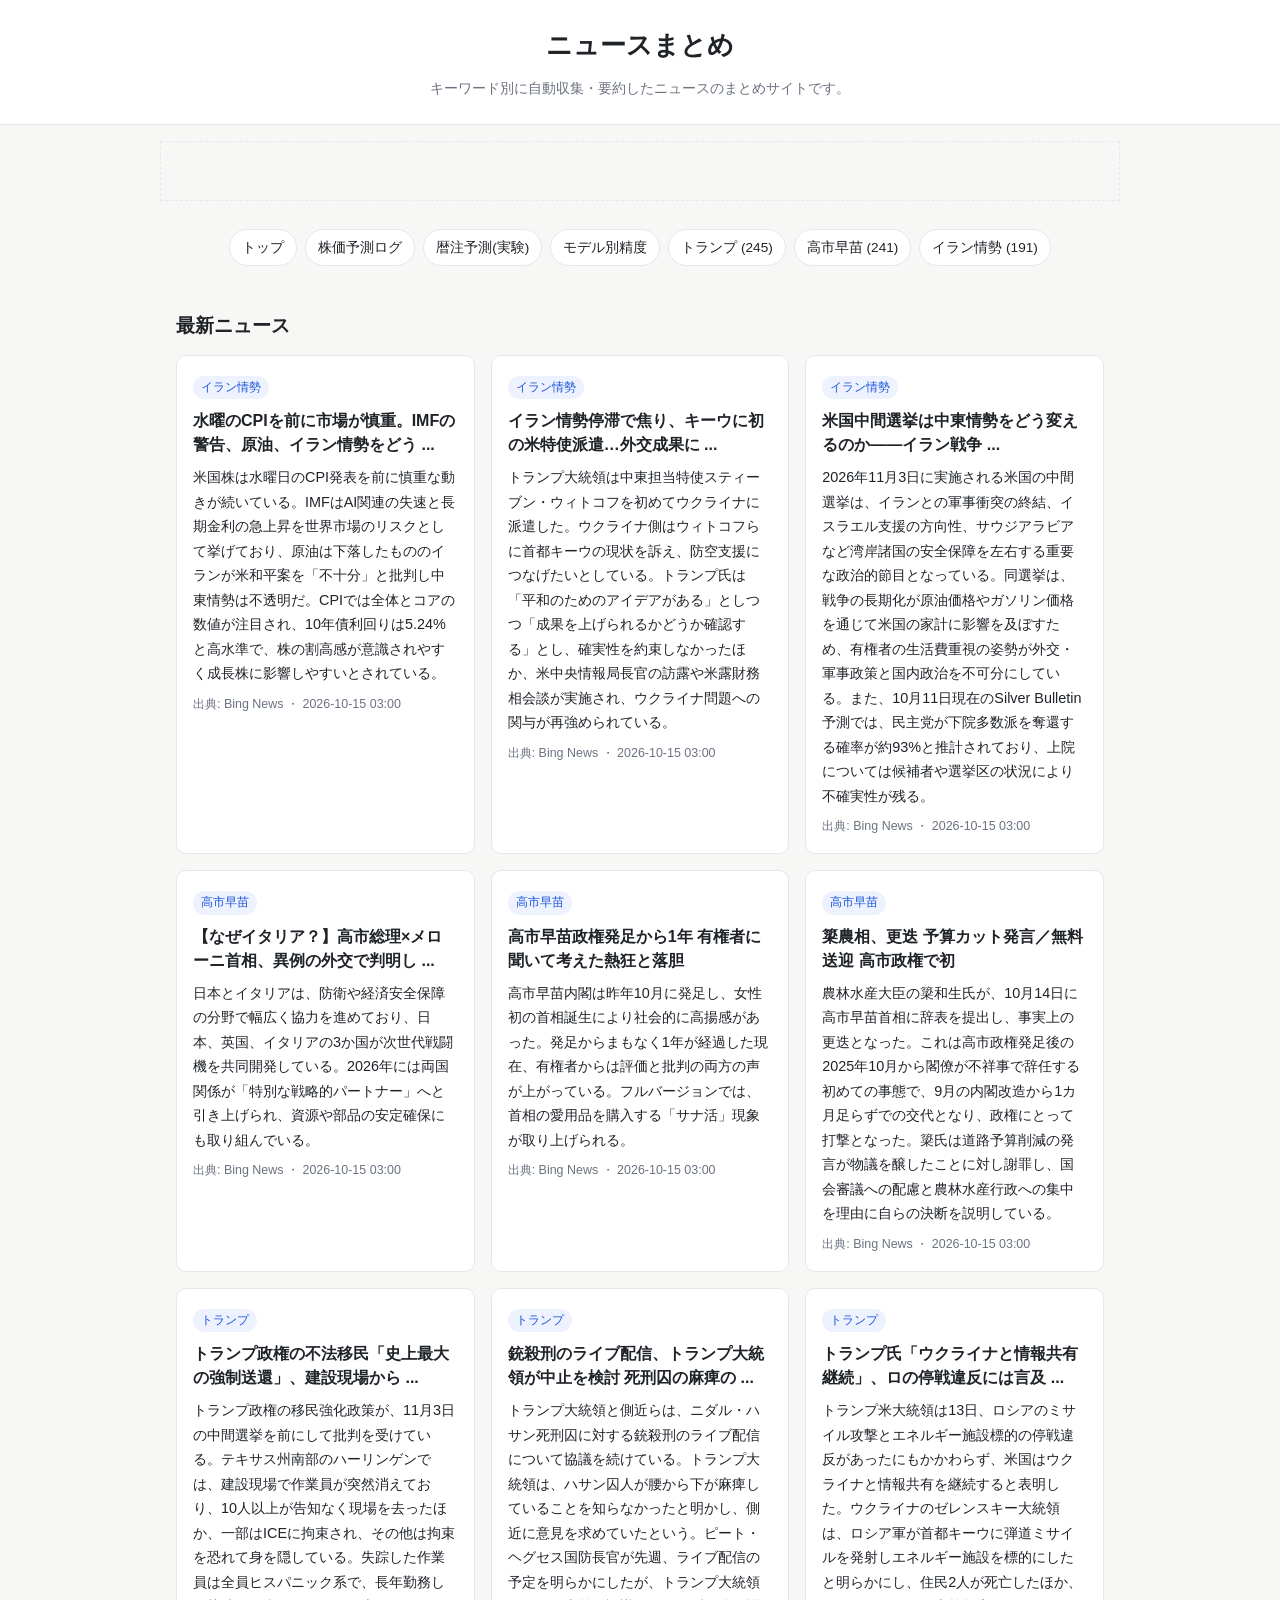
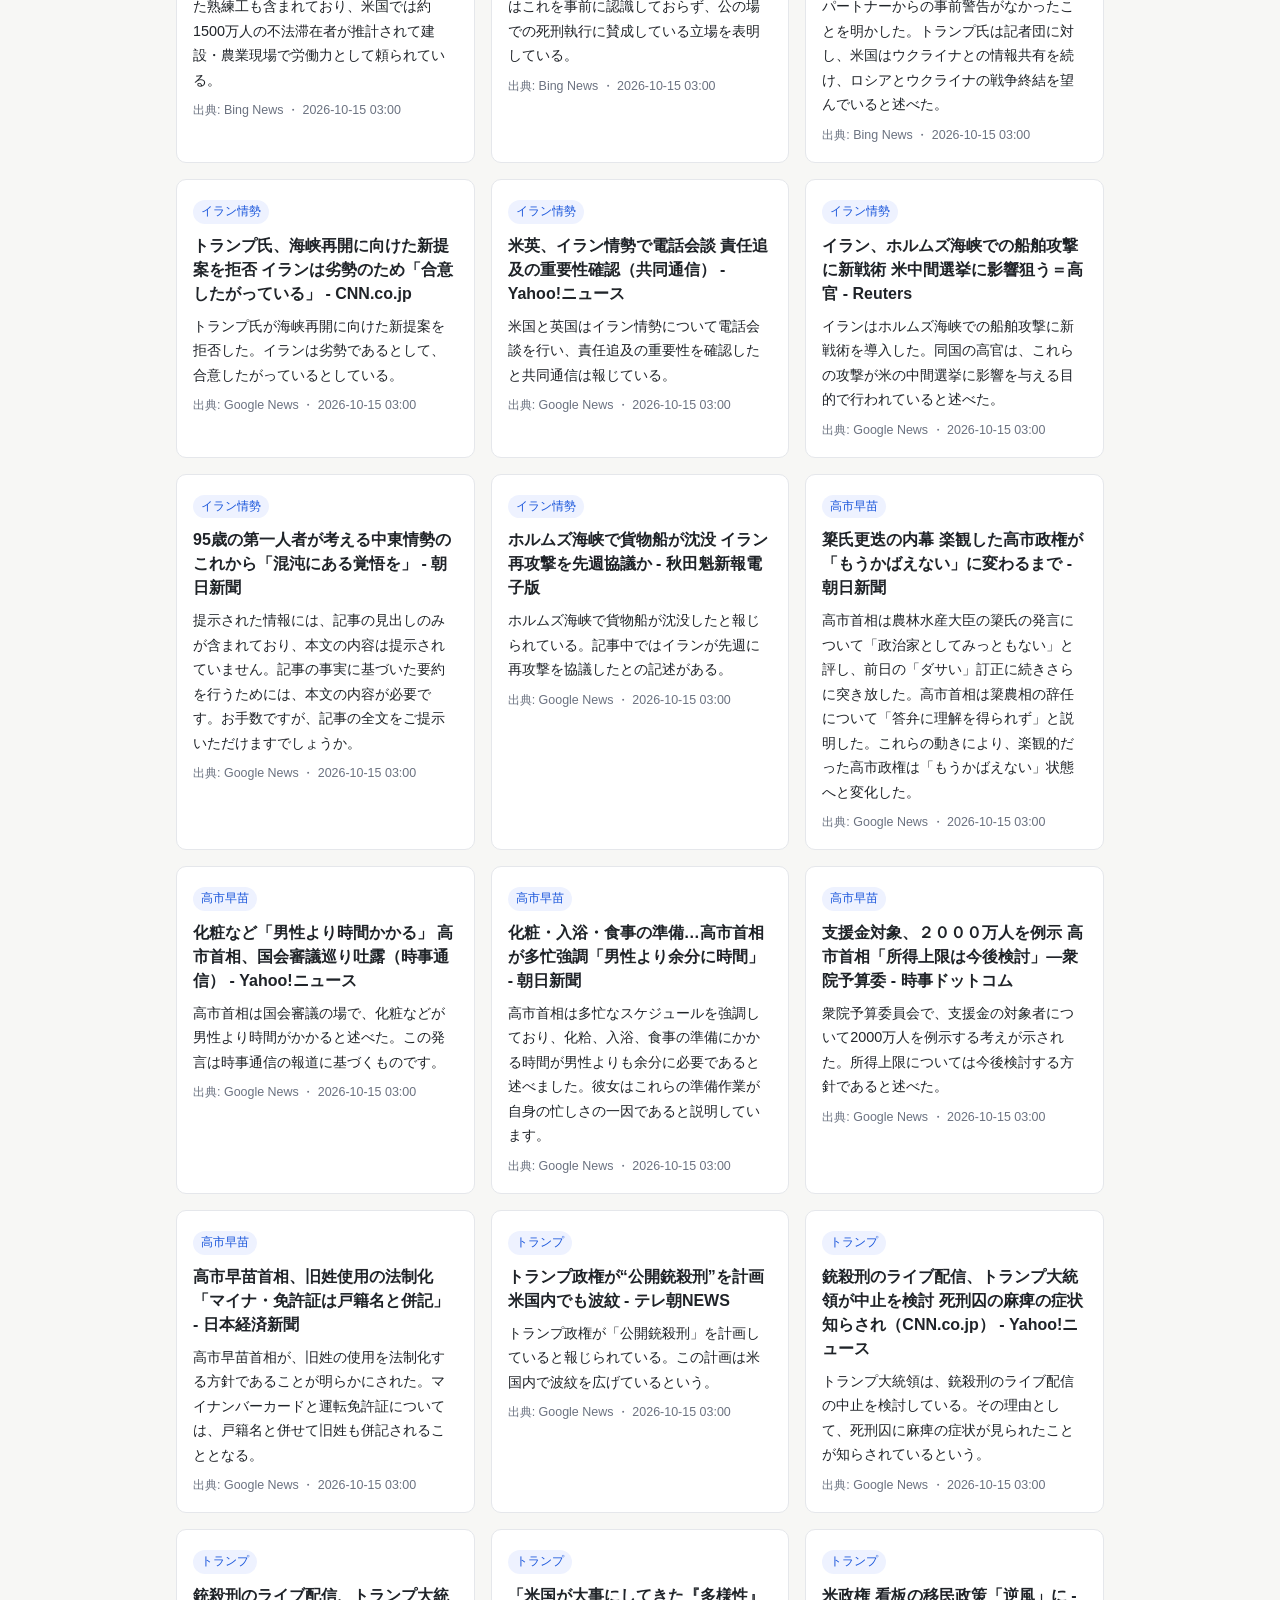
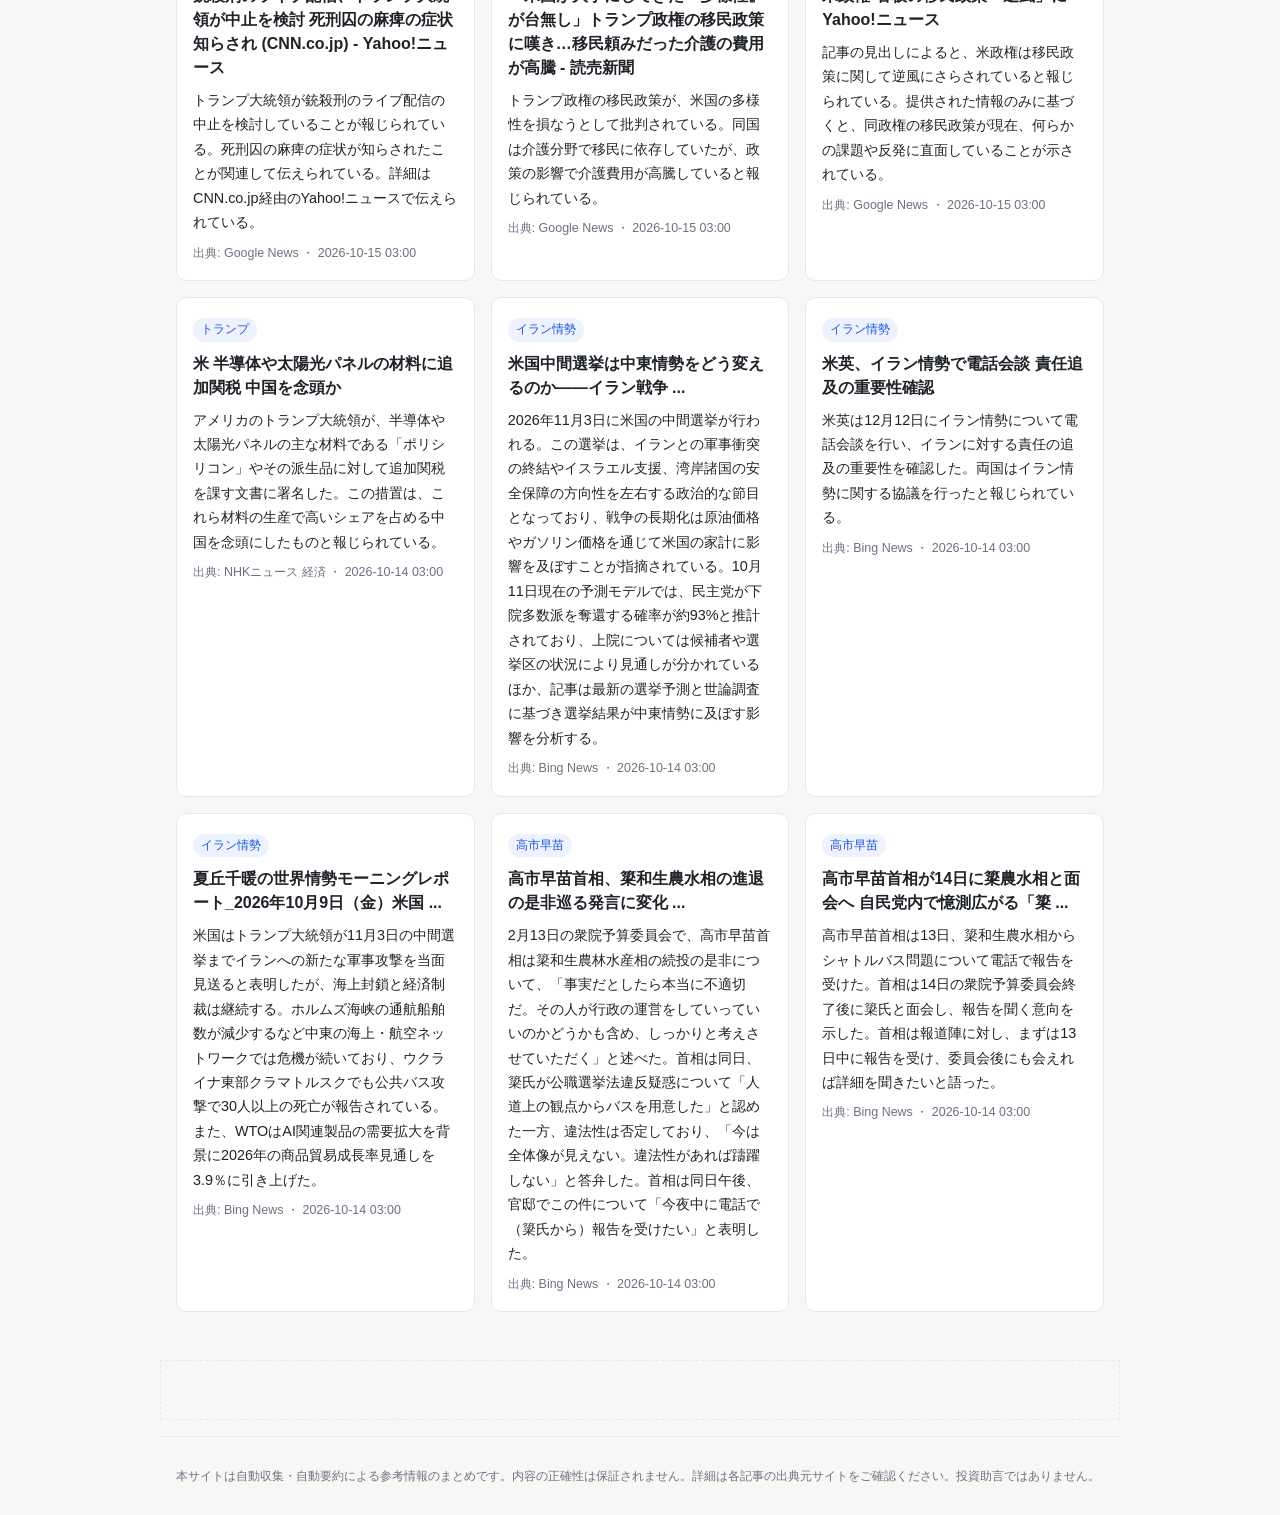
==== commit 314c59ca: "Automated update 2026/10/15  3:26:49.83" ====
--- a/docs/index.html
+++ b/docs/index.html
@@ -17,9 +17,9 @@
 <a href="predictions.html">株価予測ログ</a>
 <a href="calendar.html">暦注予測(実験)</a>
 <a href="models.html">モデル別精度</a>
-<a href="keywords/トランプ.html">トランプ (237)</a>
-<a href="keywords/高市早苗.html">高市早苗 (233)</a>
-<a href="keywords/イラン情勢.html">イラン情勢 (185)</a></nav>
+<a href="keywords/トランプ.html">トランプ (245)</a>
+<a href="keywords/高市早苗.html">高市早苗 (241)</a>
+<a href="keywords/イラン情勢.html">イラン情勢 (191)</a></nav>
 <main>
 
     <section>
@@ -27,6 +27,174 @@
       <div class="card-grid">
         
     <article class="card">
+      <a class="card-tag" href="keywords/イラン情勢.html">イラン情勢</a>
+      <h3><a href="http://www.bing.com/news/apiclick.aspx?ref=FexRss&amp;aid=&amp;tid=6acfc334b3c14e2099ba411d6b18a5fe&amp;url=https%3a%2f%2fnote.com%2freal_shrew2342%2fn%2fn288a9cda607a&amp;c=8640095176958381818&amp;mkt=ja-jp" target="_blank" rel="noopener noreferrer nofollow">水曜のCPIを前に市場が慎重。IMFの警告、原油、イラン情勢をどう ...</a></h3>
+      <p class="card-summary">米国株は水曜日のCPI発表を前に慎重な動きが続いている。IMFはAI関連の失速と長期金利の急上昇を世界市場のリスクとして挙げており、原油は下落したもののイランが米和平案を「不十分」と批判し中東情勢は不透明だ。CPIでは全体とコアの数値が注目され、10年債利回りは5.24%と高水準で、株の割高感が意識されやすく成長株に影響しやすいとされている。</p>
+      <p class="card-meta">出典: Bing News ・ 2026-10-15 03:00</p>
+    </article>
+
+    <article class="card">
+      <a class="card-tag" href="keywords/イラン情勢.html">イラン情勢</a>
+      <h3><a href="http://www.bing.com/news/apiclick.aspx?ref=FexRss&amp;aid=&amp;tid=6acfc334b3c14e2099ba411d6b18a5fe&amp;url=https%3a%2f%2fwww.yomiuri.co.jp%2fworld%2f20260907-GYT1T00025%2f&amp;c=2833800842900821918&amp;mkt=ja-jp" target="_blank" rel="noopener noreferrer nofollow">イラン情勢停滞で焦り、キーウに初の米特使派遣…外交成果に ...</a></h3>
+      <p class="card-summary">トランプ大統領は中東担当特使スティーブン・ウィトコフを初めてウクライナに派遣した。ウクライナ側はウィトコフらに首都キーウの現状を訴え、防空支援につなげたいとしている。トランプ氏は「平和のためのアイデアがある」としつつ「成果を上げられるかどうか確認する」とし、確実性を約束しなかったほか、米中央情報局長官の訪露や米露財務相会談が実施され、ウクライナ問題への関与が再強められている。</p>
+      <p class="card-meta">出典: Bing News ・ 2026-10-15 03:00</p>
+    </article>
+
+    <article class="card">
+      <a class="card-tag" href="keywords/イラン情勢.html">イラン情勢</a>
+      <h3><a href="http://www.bing.com/news/apiclick.aspx?ref=FexRss&amp;aid=&amp;tid=6acfc334b3c14e2099ba411d6b18a5fe&amp;url=https%3a%2f%2fnote.com%2fyukiyasu_0402%2fn%2fn654a5490eeee&amp;c=9253093067553933917&amp;mkt=ja-jp" target="_blank" rel="noopener noreferrer nofollow">米国中間選挙は中東情勢をどう変えるのか――イラン戦争 ...</a></h3>
+      <p class="card-summary">2026年11月3日に実施される米国の中間選挙は、イランとの軍事衝突の終結、イスラエル支援の方向性、サウジアラビアなど湾岸諸国の安全保障を左右する重要な政治的節目となっている。同選挙は、戦争の長期化が原油価格やガソリン価格を通じて米国の家計に影響を及ぼすため、有権者の生活費重視の姿勢が外交・軍事政策と国内政治を不可分にしている。また、10月11日現在のSilver Bulletin予測では、民主党が下院多数派を奪還する確率が約93%と推計されており、上院については候補者や選挙区の状況により不確実性が残る。</p>
+      <p class="card-meta">出典: Bing News ・ 2026-10-15 03:00</p>
+    </article>
+
+    <article class="card">
+      <a class="card-tag" href="keywords/高市早苗.html">高市早苗</a>
+      <h3><a href="http://www.bing.com/news/apiclick.aspx?ref=FexRss&amp;aid=&amp;tid=6acfc3336e9b4deab0060cbdd9187d81&amp;url=https%3a%2f%2fnote.com%2fmittistudio%2fn%2fn7008abaf4a62&amp;c=1281201615988134878&amp;mkt=ja-jp" target="_blank" rel="noopener noreferrer nofollow">【なぜイタリア？】高市総理×メローニ首相、異例の外交で判明し ...</a></h3>
+      <p class="card-summary">日本とイタリアは、防衛や経済安全保障の分野で幅広く協力を進めており、日本、英国、イタリアの3か国が次世代戦闘機を共同開発している。2026年には両国関係が「特別な戦略的パートナー」へと引き上げられ、資源や部品の安定確保にも取り組んでいる。</p>
+      <p class="card-meta">出典: Bing News ・ 2026-10-15 03:00</p>
+    </article>
+
+    <article class="card">
+      <a class="card-tag" href="keywords/高市早苗.html">高市早苗</a>
+      <h3><a href="http://www.bing.com/news/apiclick.aspx?ref=FexRss&amp;aid=&amp;tid=6acfc3336e9b4deab0060cbdd9187d81&amp;url=https%3a%2f%2fmainichi.jp%2farticles%2f20261009%2fk00%2f00m%2f010%2f167000c&amp;c=8696723468341341362&amp;mkt=ja-jp" target="_blank" rel="noopener noreferrer nofollow">高市早苗政権発足から1年 有権者に聞いて考えた熱狂と落胆</a></h3>
+      <p class="card-summary">高市早苗内閣は昨年10月に発足し、女性初の首相誕生により社会的に高揚感があった。発足からまもなく1年が経過した現在、有権者からは評価と批判の両方の声が上がっている。フルバージョンでは、首相の愛用品を購入する「サナ活」現象が取り上げられる。</p>
+      <p class="card-meta">出典: Bing News ・ 2026-10-15 03:00</p>
+    </article>
+
+    <article class="card">
+      <a class="card-tag" href="keywords/高市早苗.html">高市早苗</a>
+      <h3><a href="http://www.bing.com/news/apiclick.aspx?ref=FexRss&amp;aid=&amp;tid=6acfc3336e9b4deab0060cbdd9187d81&amp;url=https%3a%2f%2fmainichi.jp%2farticles%2f20261015%2fddm%2f001%2f010%2f114000c&amp;c=18263345478308590773&amp;mkt=ja-jp" target="_blank" rel="noopener noreferrer nofollow">簗農相、更迭 予算カット発言／無料送迎 高市政権で初</a></h3>
+      <p class="card-summary">農林水産大臣の簗和生氏が、10月14日に高市早苗首相に辞表を提出し、事実上の更迭となった。これは高市政権発足後の2025年10月から閣僚が不祥事で辞任する初めての事態で、9月の内閣改造から1カ月足らずでの交代となり、政権にとって打撃となった。簗氏は道路予算削減の発言が物議を醸したことに対し謝罪し、国会審議への配慮と農林水産行政への集中を理由に自らの決断を説明している。</p>
+      <p class="card-meta">出典: Bing News ・ 2026-10-15 03:00</p>
+    </article>
+
+    <article class="card">
+      <a class="card-tag" href="keywords/トランプ.html">トランプ</a>
+      <h3><a href="http://www.bing.com/news/apiclick.aspx?ref=FexRss&amp;aid=&amp;tid=6acfc332a7b5448fb771be2b7b7d7134&amp;url=https%3a%2f%2fwww.yomiuri.co.jp%2fworld%2f20261014-GYT1T00048%2f&amp;c=18280661361990583152&amp;mkt=ja-jp" target="_blank" rel="noopener noreferrer nofollow">トランプ政権の不法移民「史上最大の強制送還」、建設現場から ...</a></h3>
+      <p class="card-summary">トランプ政権の移民強化政策が、11月3日の中間選挙を前にして批判を受けている。テキサス州南部のハーリンゲンでは、建設現場で作業員が突然消えており、10人以上が告知なく現場を去ったほか、一部はICEに拘束され、その他は拘束を恐れて身を隠している。失踪した作業員は全員ヒスパニック系で、長年勤務した熟練工も含まれており、米国では約1500万人の不法滞在者が推計されて建設・農業現場で労働力として頼られている。</p>
+      <p class="card-meta">出典: Bing News ・ 2026-10-15 03:00</p>
+    </article>
+
+    <article class="card">
+      <a class="card-tag" href="keywords/トランプ.html">トランプ</a>
+      <h3><a href="http://www.bing.com/news/apiclick.aspx?ref=FexRss&amp;aid=&amp;tid=6acfc332a7b5448fb771be2b7b7d7134&amp;url=https%3a%2f%2fwww.cnn.co.jp%2fusa%2f35253523.html&amp;c=6072634240075076790&amp;mkt=ja-jp" target="_blank" rel="noopener noreferrer nofollow">銃殺刑のライブ配信、トランプ大統領が中止を検討 死刑囚の麻痺の ...</a></h3>
+      <p class="card-summary">トランプ大統領と側近らは、ニダル・ハサン死刑囚に対する銃殺刑のライブ配信について協議を続けている。トランプ大統領は、ハサン囚人が腰から下が麻痺していることを知らなかったと明かし、側近に意見を求めていたという。ピート・ヘグセス国防長官が先週、ライブ配信の予定を明らかにしたが、トランプ大統領はこれを事前に認識しておらず、公の場での死刑執行に賛成している立場を表明している。</p>
+      <p class="card-meta">出典: Bing News ・ 2026-10-15 03:00</p>
+    </article>
+
+    <article class="card">
+      <a class="card-tag" href="keywords/トランプ.html">トランプ</a>
+      <h3><a href="http://www.bing.com/news/apiclick.aspx?ref=FexRss&amp;aid=&amp;tid=6acfc332a7b5448fb771be2b7b7d7134&amp;url=https%3a%2f%2fwww.newsweekjapan.jp%2farticles%2f-%2f336815%3fdisplay%3db&amp;c=12555988696104075988&amp;mkt=ja-jp" target="_blank" rel="noopener noreferrer nofollow">トランプ氏「ウクライナと情報共有継続」、ロの停戦違反には言及 ...</a></h3>
+      <p class="card-summary">トランプ米大統領は13日、ロシアのミサイル攻撃とエネルギー施設標的の停戦違反があったにもかかわらず、米国はウクライナと情報共有を継続すると表明した。ウクライナのゼレンスキー大統領は、ロシア軍が首都キーウに弾道ミサイルを発射しエネルギー施設を標的にしたと明らかにし、住民2人が死亡したほか、パートナーからの事前警告がなかったことを明かした。トランプ氏は記者団に対し、米国はウクライナとの情報共有を続け、ロシアとウクライナの戦争終結を望んでいると述べた。</p>
+      <p class="card-meta">出典: Bing News ・ 2026-10-15 03:00</p>
+    </article>
+
+    <article class="card">
+      <a class="card-tag" href="keywords/イラン情勢.html">イラン情勢</a>
+      <h3><a href="https://news.google.com/rss/articles/CBMiUEFVX3lxTFA4QnJJcEE2WG9uSkJFYzNQTFR1Zzd6RUxrNVV0RGo5akltd3hOV0VjTXVsYXZJdDVjdzU1ZE5nWFkyRGYtZnlBWFpmVFZwUW1U?oc=5" target="_blank" rel="noopener noreferrer nofollow">トランプ氏、海峡再開に向けた新提案を拒否 イランは劣勢のため「合意したがっている」 - CNN.co.jp</a></h3>
+      <p class="card-summary">トランプ氏が海峡再開に向けた新提案を拒否した。イランは劣勢であるとして、合意したがっているとしている。</p>
+      <p class="card-meta">出典: Google News ・ 2026-10-15 03:00</p>
+    </article>
+
+    <article class="card">
+      <a class="card-tag" href="keywords/イラン情勢.html">イラン情勢</a>
+      <h3><a href="https://news.google.com/rss/articles/CBMif0FVX3lxTE8ySjhVQWIxRktRSEtvMUxfajRqbWJ4ZFFUd2Zja1RabUtZdEFiNi1WcG9FNzZmc29PRUhENEYyOUUyMHJCRVBUWmt3cTNUcHJ6bHQ5bjFpX2lCNlFDSFhqSFU4QkxHWXpkZGo1eVZtR3lfOU9DSjhsUmNuMFgwdU0?oc=5" target="_blank" rel="noopener noreferrer nofollow">米英、イラン情勢で電話会談 責任追及の重要性確認（共同通信） - Yahoo!ニュース</a></h3>
+      <p class="card-summary">米国と英国はイラン情勢について電話会談を行い、責任追及の重要性を確認したと共同通信は報じている。</p>
+      <p class="card-meta">出典: Google News ・ 2026-10-15 03:00</p>
+    </article>
+
+    <article class="card">
+      <a class="card-tag" href="keywords/イラン情勢.html">イラン情勢</a>
+      <h3><a href="https://news.google.com/rss/articles/CBMif0FVX3lxTE5QVXBtNVNPZW9rN0RrSmVrVk5LT25aUG5XNzk2RFNlQTVBb2lvenRseW5XQ0F1cWRaSC1RX280dnEtOFFtTklQMk9iSldGTDk4QnlKeHVMZmJ2OTZnc2xWWHA4MG1jWE83anFwYmU0RnZ6blN3OE80M1ZDbDV6ZXM?oc=5" target="_blank" rel="noopener noreferrer nofollow">イラン、ホルムズ海峡での船舶攻撃に新戦術 米中間選挙に影響狙う＝高官 - Reuters</a></h3>
+      <p class="card-summary">イランはホルムズ海峡での船舶攻撃に新戦術を導入した。同国の高官は、これらの攻撃が米の中間選挙に影響を与える目的で行われていると述べた。</p>
+      <p class="card-meta">出典: Google News ・ 2026-10-15 03:00</p>
+    </article>
+
+    <article class="card">
+      <a class="card-tag" href="keywords/イラン情勢.html">イラン情勢</a>
+      <h3><a href="https://news.google.com/rss/articles/CBMiZ0FVX3lxTE51VWxRUVd0eU8za0ljNThFanMxYndVZ09mcjhyZ1R2aUNPcWlObUtyQ1ZPS1J2anhlaXJzOUxuSVE4Q2FFajhZMUFUZGJUV1lfUWh6Q0YzbVFuWlpYX21QcjU4d1JVT1k?oc=5" target="_blank" rel="noopener noreferrer nofollow">95歳の第一人者が考える中東情勢のこれから「混沌にある覚悟を」 - 朝日新聞</a></h3>
+      <p class="card-summary">提示された情報には、記事の見出しのみが含まれており、本文の内容は提示されていません。記事の事実に基づいた要約を行うためには、本文の内容が必要です。お手数ですが、記事の全文をご提示いただけますでしょうか。</p>
+      <p class="card-meta">出典: Google News ・ 2026-10-15 03:00</p>
+    </article>
+
+    <article class="card">
+      <a class="card-tag" href="keywords/イラン情勢.html">イラン情勢</a>
+      <h3><a href="https://news.google.com/rss/articles/CBMiYkFVX3lxTFA5aU1LX2RMdldMVUI1YkwyLTZsUmg4cUZ2R3BWM1NtR0E0RHlWQ18tb2FTQmtGTExFTGRqaDZqSW9xQzhKUkd3aVlxdGpzOUYxaXZiNFRrWnd1S1ViOF9wMHFn?oc=5" target="_blank" rel="noopener noreferrer nofollow">ホルムズ海峡で貨物船が沈没 イラン再攻撃を先週協議か - 秋田魁新報電子版</a></h3>
+      <p class="card-summary">ホルムズ海峡で貨物船が沈没したと報じられている。記事中ではイランが先週に再攻撃を協議したとの記述がある。</p>
+      <p class="card-meta">出典: Google News ・ 2026-10-15 03:00</p>
+    </article>
+
+    <article class="card">
+      <a class="card-tag" href="keywords/高市早苗.html">高市早苗</a>
+      <h3><a href="https://news.google.com/rss/articles/CBMia0FVX3lxTE52d2Z1XzVBeVVTZ2hHcTVLOHIyOGc1ZThrMlR4U2lSc1FWM2lEU012MHhjLUw5Qlh0bmp0cmkzdGdRcFpURnZkYW9EUmd6aVdLeklTdUZROWNyeHpuY1k2Yk9iRWVPNnVVLTdZ?oc=5" target="_blank" rel="noopener noreferrer nofollow">簗氏更迭の内幕 楽観した高市政権が「もうかばえない」に変わるまで - 朝日新聞</a></h3>
+      <p class="card-summary">高市首相は農林水産大臣の簗氏の発言について「政治家としてみっともない」と評し、前日の「ダサい」訂正に続きさらに突き放した。高市首相は簗農相の辞任について「答弁に理解を得られず」と説明した。これらの動きにより、楽観的だった高市政権は「もうかばえない」状態へと変化した。</p>
+      <p class="card-meta">出典: Google News ・ 2026-10-15 03:00</p>
+    </article>
+
+    <article class="card">
+      <a class="card-tag" href="keywords/高市早苗.html">高市早苗</a>
+      <h3><a href="https://news.google.com/rss/articles/CBMif0FVX3lxTE0yRUJMSndRSTBBLVVpNFZvalNhY0FrdWhCaFJBaGxTUXZfS29Udk9wUVVzQkhGUWxzcTVKNUUwNGdKY29WUE1keUxVeHZZcTBWVVdnZjBCcDJFY3AyOFgteGM4ZUlSUWQtOVJQb2UyU0tKYXJfOXZ0RHBWeWNNSXM?oc=5" target="_blank" rel="noopener noreferrer nofollow">化粧など「男性より時間かかる」 高市首相、国会審議巡り吐露（時事通信） - Yahoo!ニュース</a></h3>
+      <p class="card-summary">高市首相は国会審議の場で、化粧などが男性より時間がかかると述べた。この発言は時事通信の報道に基づくものです。</p>
+      <p class="card-meta">出典: Google News ・ 2026-10-15 03:00</p>
+    </article>
+
+    <article class="card">
+      <a class="card-tag" href="keywords/高市早苗.html">高市早苗</a>
+      <h3><a href="https://news.google.com/rss/articles/CBMiZ0FVX3lxTE0xV1NZSlowU2N3V19oZ3VDRmlwLS1aTTVqSktmeHJUM0RCTGVQcmRMbUJCYi1LSUc5ZVl2S0lrbWEwRkh0OG92VG02Smx5amktWUxsSmIwZGM1bGx3Q3hYSXpVVGZpcUU?oc=5" target="_blank" rel="noopener noreferrer nofollow">化粧・入浴・食事の準備…高市首相が多忙強調「男性より余分に時間」 - 朝日新聞</a></h3>
+      <p class="card-summary">高市首相は多忙なスケジュールを強調しており、化粭、入浴、食事の準備にかかる時間が男性よりも余分に必要であると述べました。彼女はこれらの準備作業が自身の忙しさの一因であると説明しています。</p>
+      <p class="card-meta">出典: Google News ・ 2026-10-15 03:00</p>
+    </article>
+
+    <article class="card">
+      <a class="card-tag" href="keywords/高市早苗.html">高市早苗</a>
+      <h3><a href="https://news.google.com/rss/articles/CBMiY0FVX3lxTE9TQWswSmtNRml5N2lKcU1Ga2JJXzRRV0ZRVVRVZ2toUzliYmRic3g0NmhPdk14enJGaWRZVDl4bFo1YVQ3ZG9lS1FwUGdJOVRJQzEwcktrWk9WQkxONTJWNTNRaw?oc=5" target="_blank" rel="noopener noreferrer nofollow">支援金対象、２０００万人を例示 高市首相「所得上限は今後検討」―衆院予算委 - 時事ドットコム</a></h3>
+      <p class="card-summary">衆院予算委員会で、支援金の対象者について2000万人を例示する考えが示された。所得上限については今後検討する方針であると述べた。</p>
+      <p class="card-meta">出典: Google News ・ 2026-10-15 03:00</p>
+    </article>
+
+    <article class="card">
+      <a class="card-tag" href="keywords/高市早苗.html">高市早苗</a>
+      <h3><a href="https://news.google.com/rss/articles/CBMibEFVX3lxTE1pNll5RFo0bTFWeHl4UlVmYmV0ZEpMRVF6bE5KLTkwaHBPRWFwOUswREFFQ25QOVZMbTd4SVNoLTNrZEs4X2IwS0lobG5ZMUE1c2dBTWhrWnA4d2FPeWlhQ0pZa0JraFFVU1VOYg?oc=5" target="_blank" rel="noopener noreferrer nofollow">高市早苗首相、旧姓使用の法制化「マイナ・免許証は戸籍名と併記」 - 日本経済新聞</a></h3>
+      <p class="card-summary">高市早苗首相が、旧姓の使用を法制化する方針であることが明らかにされた。マイナンバーカードと運転免許証については、戸籍名と併せて旧姓も併記されることとなる。</p>
+      <p class="card-meta">出典: Google News ・ 2026-10-15 03:00</p>
+    </article>
+
+    <article class="card">
+      <a class="card-tag" href="keywords/トランプ.html">トランプ</a>
+      <h3><a href="https://news.google.com/rss/articles/CBMiekFVX3lxTE1pZnhwbVhvMjNQWk5welJQUHo3UWZhTm9vdUpVbDFMaUhiVk81dnZuSjZ6RzNsckxmVncyWDc5T1c3WENvdXA2WW5yTTZXT2FRVzVFYmFzS0p1SjFDbElnNF9ubVZHNzMwZ1dUNE5DY2JTcmhmUF84bzhB?oc=5" target="_blank" rel="noopener noreferrer nofollow">トランプ政権が“公開銃殺刑”を計画 米国内でも波紋 - テレ朝NEWS</a></h3>
+      <p class="card-summary">トランプ政権が「公開銃殺刑」を計画していると報じられている。この計画は米国内で波紋を広げているという。</p>
+      <p class="card-meta">出典: Google News ・ 2026-10-15 03:00</p>
+    </article>
+
+    <article class="card">
+      <a class="card-tag" href="keywords/トランプ.html">トランプ</a>
+      <h3><a href="https://news.google.com/rss/articles/CBMif0FVX3lxTE9aT1htR3R1cm5BRU8wS2JWUFBqRWsyYU5RWjhtUmdKZkJKUU9KWW5EdklOZ29KQkJBQ1ZKZjdaOXpnNl9XMzJ0RUtQb1U4cVNGejBScXZDX0pkeEJSSHpJLV9PeWVtWlV5X2lTR0YxY0tyNWs3WjZfNmJKWXRNS0E?oc=5" target="_blank" rel="noopener noreferrer nofollow">銃殺刑のライブ配信、トランプ大統領が中止を検討 死刑囚の麻痺の症状知らされ（CNN.co.jp） - Yahoo!ニュース</a></h3>
+      <p class="card-summary">トランプ大統領は、銃殺刑のライブ配信の中止を検討している。その理由として、死刑囚に麻痺の症状が見られたことが知らされているという。</p>
+      <p class="card-meta">出典: Google News ・ 2026-10-15 03:00</p>
+    </article>
+
+    <article class="card">
+      <a class="card-tag" href="keywords/トランプ.html">トランプ</a>
+      <h3><a href="https://news.google.com/rss/articles/CBMijgFBVV95cUxQZ3pYXzNIVFNyWlpvbUp1TXFmZE4yLTl4N3IzVERhUUkyZWFFTm1ZMk51ak1CbnlGRDFrYm1hemZ3dXRiZm9qYnVrNWVSM3NaUUdpdjBrRVloMzhfZU9pVkVGUFlFVURqN01BbHdDRzhBdmdhV3lacWxRTDNEU3RlXzVhanlBaTltUHNrV1J3?oc=5" target="_blank" rel="noopener noreferrer nofollow">銃殺刑のライブ配信、トランプ大統領が中止を検討 死刑囚の麻痺の症状知らされ (CNN.co.jp) - Yahoo!ニュース</a></h3>
+      <p class="card-summary">トランプ大統領が銃殺刑のライブ配信の中止を検討していることが報じられている。死刑囚の麻痺の症状が知らされたことが関連して伝えられている。詳細はCNN.co.jp経由のYahoo!ニュースで伝えられている。</p>
+      <p class="card-meta">出典: Google News ・ 2026-10-15 03:00</p>
+    </article>
+
+    <article class="card">
+      <a class="card-tag" href="keywords/トランプ.html">トランプ</a>
+      <h3><a href="https://news.google.com/rss/articles/CBMiYkFVX3lxTE10OHBFaTBIYlJtSEFzOHIxUTdmUlhzbnB5WktyYzZvbmV0cDE0eHk1Q1Y5NnAwYkljV21xc0Q1N1ROV0w3SmplbVhwMzhIdThLSFREY1lTMXAzbVU1S3ItcVhn?oc=5" target="_blank" rel="noopener noreferrer nofollow">「米国が大事にしてきた『多様性』が台無し」トランプ政権の移民政策に嘆き…移民頼みだった介護の費用が高騰 - 読売新聞</a></h3>
+      <p class="card-summary">トランプ政権の移民政策が、米国の多様性を損なうとして批判されている。同国は介護分野で移民に依存していたが、政策の影響で介護費用が高騰していると報じられている。</p>
+      <p class="card-meta">出典: Google News ・ 2026-10-15 03:00</p>
+    </article>
+
+    <article class="card">
+      <a class="card-tag" href="keywords/トランプ.html">トランプ</a>
+      <h3><a href="https://news.google.com/rss/articles/CBMiUEFVX3lxTE5RSFBwZDVmdnNHczRxV0Z0aGdsRU5VZVVvaF9HQ1NiWFc2NV8xSGRnVFRpaFk0ZVhUckh0WWxSTVM1bGxIekVrWWdPenpqOEZn?oc=5" target="_blank" rel="noopener noreferrer nofollow">米政権 看板の移民政策「逆風」に - Yahoo!ニュース</a></h3>
+      <p class="card-summary">記事の見出しによると、米政権は移民政策に関して逆風にさらされていると報じられている。提供された情報のみに基づくと、同政権の移民政策が現在、何らかの課題や反発に直面していることが示されている。</p>
+      <p class="card-meta">出典: Google News ・ 2026-10-15 03:00</p>
+    </article>
+
+    <article class="card">
       <a class="card-tag" href="keywords/トランプ.html">トランプ</a>
       <h3><a href="http://www3.nhk.or.jp/news/html/20260807/k10015198941000.html" target="_blank" rel="noopener noreferrer nofollow">米 半導体や太陽光パネルの材料に追加関税 中国を念頭か</a></h3>
       <p class="card-summary">アメリカのトランプ大統領が、半導体や太陽光パネルの主な材料である「ポリシリコン」やその派生品に対して追加関税を課す文書に署名した。この措置は、これら材料の生産で高いシェアを占める中国を念頭にしたものと報じられている。</p>
@@ -66,175 +234,6 @@
       <h3><a href="http://www.bing.com/news/apiclick.aspx?ref=FexRss&amp;aid=&amp;tid=6ace71af1696440395e5d0328be70111&amp;url=https%3a%2f%2fwww.msn.com%2fja-jp%2fnews%2fother%2f%25E9%25AB%2598%25E5%25B8%2582%25E6%2597%25A9%25E8%258B%2597%25E9%25A6%2596%25E7%259B%25B8%25E3%2581%258C14%25E6%2597%25A5%25E3%2581%25AB%25E7%25B0%2597%25E8%25BE%25B2%25E6%25B0%25B4%25E7%259B%25B8%25E3%2581%25A8%25E9%259D%25A2%25E4%25BC%259A%25E3%2581%25B8-%25E8%2587%25AA%25E6%25B0%2591%25E5%2585%259A%25E5%2586%2585%25E3%2581%25A7%25E6%2586%25B6%25E6%25B8%25AC%25E5%25BA%2583%25E3%2581%258C%25E3%2582%258B-%25E7%25B0%2597%25E5%25A4%25A7%25E8%2587%25A3%25E3%2581%25AE%25E8%25BE%259E%25E8%25A1%25A8%25E6%258F%2590%25E5%2587%25BA%25E3%2581%25A7%25E3%2581%25AF%2far-AA2e8Rzf&amp;c=2670476048797429063&amp;mkt=ja-jp" target="_blank" rel="noopener noreferrer nofollow">高市早苗首相が14日に簗農水相と面会へ 自民党内で憶測広がる「簗 ...</a></h3>
       <p class="card-summary">高市早苗首相は13日、簗和生農水相からシャトルバス問題について電話で報告を受けた。首相は14日の衆院予算委員会終了後に簗氏と面会し、報告を聞く意向を示した。首相は報道陣に対し、まずは13日中に報告を受け、委員会後にも会えれば詳細を聞きたいと語った。</p>
       <p class="card-meta">出典: Bing News ・ 2026-10-14 03:00</p>
-    </article>
-
-    <article class="card">
-      <a class="card-tag" href="keywords/高市早苗.html">高市早苗</a>
-      <h3><a href="http://www.bing.com/news/apiclick.aspx?ref=FexRss&amp;aid=&amp;tid=6ace71af1696440395e5d0328be70111&amp;url=https%3a%2f%2fwww.sankei.com%2farticle%2f20261013-UU3DEEDTCNAWVMUNCDJV2B7ZYY%2f&amp;c=1198863659175306022&amp;mkt=ja-jp" target="_blank" rel="noopener noreferrer nofollow">「本当にダサい」高市早苗首相、簗農水相の道路予算削減発言に ...</a></h3>
-      <p class="card-summary">高市早苗首相は13日の衆院予算委員会で、簗和生農林水産相が応援しなかった自治体の道路予算を削減したとする発言について「本当にダサい」と述べた。首相は簗氏の進退について「しっかり考える」としつつ、現時点では説明責任を果たさせる方針を示した。公明党の中野洋昌政調会長は、大臣が選挙支援の有無に関わらず公平に予算を配分するべきであり、簗氏の交代を求めた。</p>
-      <p class="card-meta">出典: Bing News ・ 2026-10-14 03:00</p>
-    </article>
-
-    <article class="card">
-      <a class="card-tag" href="keywords/トランプ.html">トランプ</a>
-      <h3><a href="http://www.bing.com/news/apiclick.aspx?ref=FexRss&amp;aid=&amp;tid=6ace71aebe5c49e4993589ed65ce6d91&amp;url=https%3a%2f%2fmainichi.jp%2farticles%2f20261014%2fddm%2f007%2f030%2f033000c&amp;c=7011101808927057271&amp;mkt=ja-jp" target="_blank" rel="noopener noreferrer nofollow">金正恩氏との会談に改めて意欲 トランプ米大統領</a></h3>
-      <p class="card-summary">トランプ米大統領は、来月に予定されているアジア訪問に合わせて、金正恩朝鮮労働党総書記との会談に意欲を示した。ホワイトハウスでの記者会見で、「会うかもしれない。興奮することになるだろう」と述べた。これまでにも金氏との良好な関係を強調してきたとしている。</p>
-      <p class="card-meta">出典: Bing News ・ 2026-10-14 03:00</p>
-    </article>
-
-    <article class="card">
-      <a class="card-tag" href="keywords/トランプ.html">トランプ</a>
-      <h3><a href="https://www.sankei.com/article/20261011-743KAPSAXFPNLBNY3CK3PSSJMQ/" target="_blank" rel="noopener noreferrer nofollow">トランプ氏、ウクライナに「露製油所の攻撃やめろ」「新大統領 ...</a></h3>
-      <p class="card-summary">トランプ大統領はゼレンスキー氏がロシアとの和平合意を先送りしたと批判し、ウクライナに新たな大統領を迎えるよう勧めた。トランプ氏はロシア製油所への攻撃をやめるよう牽制し、燃料高騰が米農家・牧場主に問題を引き起こしているとして批判した。米政権の特使らがウクライナ代表団と会談し、ロシア製油所攻撃を止めなければ情報提供を打ち切ると警告したという。</p>
-      <p class="card-meta">出典: Bing News ・ 2026-10-14 03:00</p>
-    </article>
-
-    <article class="card">
-      <a class="card-tag" href="keywords/イラン情勢.html">イラン情勢</a>
-      <h3><a href="https://news.google.com/rss/articles/CBMiX0FVX3lxTE5XSmdmWm1STENsa0JYRFRjTkpNR203YVIwdFlBS1I3SjhFOUxRR0JjSV9wQmRuV3Jua0thWVFkLXBucjU5LXZaSTJGanROYmx0T2JfeHFpVWt1cjdvTldZ?oc=5" target="_blank" rel="noopener noreferrer nofollow">米イラン停戦後も燻る景気下振れ懸念 ナフサ不足が影響しやすい産業は？ 野村證券・伊藤勇輝 - 野村證券</a></h3>
-      <p class="card-summary">野村證券の伊藤勇輝氏の記事は、米イラン停戦後も景気下振れの懸念が残っていることを報告している。記事ではナフサ不足が産業に与える影響が焦点となっており、どの産業が影響を受けやすいかが取り上げられている。</p>
-      <p class="card-meta">出典: Google News ・ 2026-10-14 03:00</p>
-    </article>
-
-    <article class="card">
-      <a class="card-tag" href="keywords/イラン情勢.html">イラン情勢</a>
-      <h3><a href="https://news.google.com/rss/articles/CBMiZ0FVX3lxTE1QZ1NLMkstdzVkLU11akFkV0pEc3pYMHZ2bTctTmg1MkNMS2ZMc29xM1lERVJycjhUemlETmtDMG9BbWQySzJ2OVJiejJvMkhtTkZvMTl0TkdCS2RuR0tBQ09OVkktMkk?oc=5" target="_blank" rel="noopener noreferrer nofollow">イラン、商船への攻撃「ホルムズ海峡の外でも」 米の通航支援に反発 - 朝日新聞</a></h3>
-      <p class="card-summary">イランが商船に対する攻撃を実施したと報じられている。その攻撃はホルムズ海峡の外で行われており、米国の通航支援に対する反発と関連しているとされている。</p>
-      <p class="card-meta">出典: Google News ・ 2026-10-14 03:00</p>
-    </article>
-
-    <article class="card">
-      <a class="card-tag" href="keywords/イラン情勢.html">イラン情勢</a>
-      <h3><a href="https://news.google.com/rss/articles/CBMiUEFVX3lxTFA4QnJJcEE2WG9uSkJFYzNQTFR1Zzd6RUxrNVV0RGo5akltd3hOV0VjTXVsYXZJdDVjdzU1ZE5nWFkyRGYtZnlBWFpmVFZwUW1U?oc=5" target="_blank" rel="noopener noreferrer nofollow">トランプ氏、海峡再開に向けた新提案を拒否 イランは劣勢のため「合意したがっている」 - CNN.co.jp</a></h3>
-      <p class="card-summary">トランプ氏が海峡再開に向けた新提案を拒否した。イランは劣勢であるものの、合意を望んでいると報じられている。</p>
-      <p class="card-meta">出典: Google News ・ 2026-10-14 03:00</p>
-    </article>
-
-    <article class="card">
-      <a class="card-tag" href="keywords/イラン情勢.html">イラン情勢</a>
-      <h3><a href="https://news.google.com/rss/articles/CBMif0FVX3lxTE8ySjhVQWIxRktRSEtvMUxfajRqbWJ4ZFFUd2Zja1RabUtZdEFiNi1WcG9FNzZmc29PRUhENEYyOUUyMHJCRVBUWmt3cTNUcHJ6bHQ5bjFpX2lCNlFDSFhqSFU4QkxHWXpkZGo1eVZtR3lfOU9DSjhsUmNuMFgwdU0?oc=5" target="_blank" rel="noopener noreferrer nofollow">米英、イラン情勢で電話会談 責任追及の重要性確認（共同通信） - Yahoo!ニュース</a></h3>
-      <p class="card-summary">米国と英国がイラン情勢について電話会談を行い、責任の所在を明確にすることの重要性を確認した。この会談は共同通信の報道に基づく。</p>
-      <p class="card-meta">出典: Google News ・ 2026-10-14 03:00</p>
-    </article>
-
-    <article class="card">
-      <a class="card-tag" href="keywords/イラン情勢.html">イラン情勢</a>
-      <h3><a href="https://news.google.com/rss/articles/CBMia0FVX3lxTE9seHRGWWNpWWFESHVPUS1HZmd2VVNjdVBVNHI5b0VPWjlEazYwYWxyaWpmRmh1Vnp0c3lmekJnVTJwcldFYldJUUpPRDY4V0thcWhqQWhnM0gtX1prbndtS1ByS2N5M2xzcjF3?oc=5" target="_blank" rel="noopener noreferrer nofollow">米英、イラン情勢で電話会談 責任追及の重要性確認 - 信濃毎日新聞デジタル</a></h3>
-      <p class="card-summary">米国と英国はイラン情勢について電話会談を行い、責任追及の重要性を確認した。この会談は信濃毎日新聞デジタルによって報じられた。</p>
-      <p class="card-meta">出典: Google News ・ 2026-10-14 03:00</p>
-    </article>
-
-    <article class="card">
-      <a class="card-tag" href="keywords/高市早苗.html">高市早苗</a>
-      <h3><a href="https://news.google.com/rss/articles/CBMiUEFVX3lxTE52SzdPQzMwcjJ2MnVyVnBmcndlTk5CUWRRQUN6cXhPOTd0bVVHRUZsQmJSUG4zQjYzRE5IY2xBcS1nb3lRZEQxblZRRW9JMWVW?oc=5" target="_blank" rel="noopener noreferrer nofollow">高市首相、簗氏の発言は「不適切で、本当にダサイ」 進退判断に含み - Yahoo!ニュース</a></h3>
-      <p class="card-summary">高市首相は、簗氏の発言について「不適切で、本当にダサイ」と評した。進退判断については、違法性があれば即断するとの考えを示し、現在「考えさせていただく」と述べた。野党は自発的な辞任を求め、自民党内からは「信じられない」との声が上がっている。</p>
-      <p class="card-meta">出典: Google News ・ 2026-10-14 03:00</p>
-    </article>
-
-    <article class="card">
-      <a class="card-tag" href="keywords/高市早苗.html">高市早苗</a>
-      <h3><a href="https://news.google.com/rss/articles/CBMiaEFVX3lxTE5xTFhhdlVDMXoxVmUwRU1lYUpzX0pjaU5yc1VSYjROeWdGemQwLWNNM2ZueXJGRXBsMXBUS2dvd3l1bXR3QU9XWVdDY1c5anFrY2k5cng0aDJTbVM4MVE0LXhkUWtyOUlr?oc=5" target="_blank" rel="noopener noreferrer nofollow">論点：高市政権1年 - 毎日新聞</a></h3>
-      <p class="card-summary">提示された情報には、記事の見出し「論点：高市政権1年」と新聞名「毎日新聞」のみが含まれており、記事本文の内容や具体的な事実が記載されていません。そのため、記事に書かれている事実に基づいた要約はできかねます。全文がご提示いただければ、内容に沿った客観的な要約を行います。</p>
-      <p class="card-meta">出典: Google News ・ 2026-10-14 03:00</p>
-    </article>
-
-    <article class="card">
-      <a class="card-tag" href="keywords/高市早苗.html">高市早苗</a>
-      <h3><a href="https://news.google.com/rss/articles/[base64]?oc=5" target="_blank" rel="noopener noreferrer nofollow">当選同期・田中眞紀子氏が明かす高市早苗首相の“実像”「現役閣僚も『本当にやりたいことなんて無いくせに』って文句言ってますよ」 - 文春オンライン</a></h3>
-      <p class="card-summary">田中眞紀子氏は、高市早苗首相の実像について明かし、現役閣僚が「本当にやりたいことなんて無いくせに」と文句を言っていると述べた。この発言は、首相の在任状況に関する閣僚の本音として報じられている。文春オンラインがこの内容を伝えている。</p>
-      <p class="card-meta">出典: Google News ・ 2026-10-14 03:00</p>
-    </article>
-
-    <article class="card">
-      <a class="card-tag" href="keywords/高市早苗.html">高市早苗</a>
-      <h3><a href="https://news.google.com/rss/articles/CBMiVkFVX3lxTE5xVnVES1IyaVI3SXh2NEY4ZlBKQnlVeE5NWm1haE1Hb01uSGtqWnkxeTV3Mlc1azNVUldjZHlUSUdYMkFuS2FwbnE4QUtnb3d6S3cyU19R?oc=5" target="_blank" rel="noopener noreferrer nofollow">高市首相、介護現場に「強い危機感」 国会で「非常に厳しい」と答弁 報酬改定へ対策検討 - 介護ニュースJoint</a></h3>
-      <p class="card-summary">高市首相は国会で、介護現場に強い危機感を抱いていると述べた。介護現場の状況について「非常に厳しい」と評し、報酬改定に向けた対策検討が進められる方針である。</p>
-      <p class="card-meta">出典: Google News ・ 2026-10-14 03:00</p>
-    </article>
-
-    <article class="card">
-      <a class="card-tag" href="keywords/高市早苗.html">高市早苗</a>
-      <h3><a href="https://news.google.com/rss/articles/CBMifkFVX3lxTE5wdmxpWTNQX0MybDhWTUk3eGJwSjN1VldlNGtYOGJLNFhodW5mNnRmV0gySEFweFhjVEJoT2k4Y3RKS3dUTTgxMzFyVjBzcFFWdmxNS0tJeFF0RWE1QWo4WDJXcktFTE56WUIyQjRkM1huRmhwRkFfd2JDeW9sdw?oc=5" target="_blank" rel="noopener noreferrer nofollow">円安にメリット・デメリットあるとの考え方に変わりない＝高市首相 - Reuters</a></h3>
-      <p class="card-summary">高市首相は円安に対する考え方が変わっておらず、メリットとデメリットがあるとの認識を維持していると述べた。同首相は円安の影響に関する具体的な政策や評価を示さなかったが、現状の立場に変更はないとしている。この発言は、円安に関する政府の基本的な考え方を示すものである。</p>
-      <p class="card-meta">出典: Google News ・ 2026-10-14 03:00</p>
-    </article>
-
-    <article class="card">
-      <a class="card-tag" href="keywords/トランプ.html">トランプ</a>
-      <h3><a href="https://news.google.com/rss/articles/CBMiUEFVX3lxTE5vdkFVcUJjSU5xN1dhR21qV1hnaVBMcHNlelF3X3ZjaUo2cEZEdG5MbWROMG8yYlNhanJZdWlHNkVwTkt4dW9UQ2lmMHhHcHg3?oc=5" target="_blank" rel="noopener noreferrer nofollow">「トランプ氏が党の足を引っ張っている」、米中間選挙での大敗回避に奔走する共和党(1/2) - CNN.co.jp</a></h3>
-      <p class="card-summary">トランプ氏が共和党の足を引っ張っているとされている。
-米中間選挙での大敗を避けるために共和党が奔走しているとされている。</p>
-      <p class="card-meta">出典: Google News ・ 2026-10-14 03:00</p>
-    </article>
-
-    <article class="card">
-      <a class="card-tag" href="keywords/トランプ.html">トランプ</a>
-      <h3><a href="https://news.google.com/rss/articles/CBMiV0FVX3lxTE8tUkJ5LWR1NlBQOUxhNS1wOTRBdmJULVdMR21CWHZFbDZoRmpDR0M2SXgzWjA4X2JaVHFteVN5enh5bWVSTkJmN2s1clc0UkVEOFNBUDlXbw?oc=5" target="_blank" rel="noopener noreferrer nofollow">トランプ米政権のICC制裁に「即時撤回」要求 国際刑事裁判所の締約国議長団声明 日本含む21か国が司法機能の妨害と反発 - TBS NEWS DIG</a></h3>
-      <p class="card-summary">トランプ米政権のICC制裁に対し、国際刑事裁判所の締約国議長団は「即時撤回」を求める声明を発表した。日本を含む21か国は、同制裁が司法機能の妨害だと反発し、撤回を求めている。</p>
-      <p class="card-meta">出典: Google News ・ 2026-10-14 03:00</p>
-    </article>
-
-    <article class="card">
-      <a class="card-tag" href="keywords/トランプ.html">トランプ</a>
-      <h3><a href="https://news.google.com/rss/articles/CBMif0FVX3lxTFBfTHJQMGdhMHRNOXJuTy1vUU9aYWFHdHk5RHBIMkxoMXhCNXNPY0I0WlhGWWx6Q3ZFRXNjVWJYVHNQcmkxQUNSUU9sYjNiOXE1c3NoMGQ3VFZjOUM0WGh1c09nSG1zemMyTmRTRUFVaTQ4U1lXakxfY1E1QzNKYUk?oc=5" target="_blank" rel="noopener noreferrer nofollow">【独自】「ともに立ち上がらねば」トランプ政権のＩＣＣ制裁受け赤根智子所長がコメント 締約国に連帯呼びかけ 日本の次世代の若者たちに奮起と行動を期待（ABCニュース） - Yahoo!ニュース</a></h3>
-      <p class="card-summary">トランプ政権のICC制裁を受けた赤根智子所長がコメントし、「ともに立ち上がらねば」と述べた。彼女は締約国に連帯を呼びかけ、日本の次世代の若者たちに奮起と行動を期待している。この内容はABCニュースが報じたものである。</p>
-      <p class="card-meta">出典: Google News ・ 2026-10-14 03:00</p>
-    </article>
-
-    <article class="card">
-      <a class="card-tag" href="keywords/トランプ.html">トランプ</a>
-      <h3><a href="https://news.google.com/rss/articles/CBMiekFVX3lxTE5Mb3FFdWJ4Zng5MF9zZzBJVkdNTnh3bkRBR3lkTHhrMXJhUWhSUFI2VmlXTXNNZzdrWWZqV2stcG13eEVjU3d6R2M5TWhEclNKajdPbUp3RkdDWTRhMUVYeFBiWGZnLWlMZUFlSzI3RThKd2xhT1RUMnhR?oc=5" target="_blank" rel="noopener noreferrer nofollow">トランプ政権のICC制裁受け 赤根智子所長「ともに立ち上がらねば」 - テレ朝NEWS</a></h3>
-      <p class="card-summary">トランプ政権のICCに対する制裁が報じられている。赤根智子所長は「ともに立ち上がらねば」とコメントした。この内容はテレ朝NEWSで取り上げられている。</p>
-      <p class="card-meta">出典: Google News ・ 2026-10-14 03:00</p>
-    </article>
-
-    <article class="card">
-      <a class="card-tag" href="keywords/トランプ.html">トランプ</a>
-      <h3><a href="https://news.google.com/rss/articles/CBMidEFVX3lxTFBPZEpaTlRkV3puYWVEVnZ5bTBWOFdnVlFyMlBxdUFJLVUwTEYtNjc5RHhYR19FZkpoblJjcm1YN1J2X2thekpTVGpDNl9vRVNneGJWUnIyNmFKQWZGZU85TndxcVZuZHBLNlFlZzRxbm9NdHJN?oc=5" target="_blank" rel="noopener noreferrer nofollow">トランプ大統領 ウクライナへの情報共有を継続と明言 - TBS NEWS DIG</a></h3>
-      <p class="card-summary">トランプ大統領はウクライナへの情報共有を継続すると明言した。TBS NEWS DIGがこの報道を伝えている。</p>
-      <p class="card-meta">出典: Google News ・ 2026-10-14 03:00</p>
-    </article>
-
-    <article class="card">
-      <a class="card-tag" href="keywords/イラン情勢.html">イラン情勢</a>
-      <h3><a href="http://www.bing.com/news/apiclick.aspx?ref=FexRss&amp;aid=&amp;tid=6acd202b7b9a425582e504b0976042cd&amp;url=https%3a%2f%2fnote.com%2fchiharu_market%2fn%2fncc5637ba2301&amp;c=1314584288972451561&amp;mkt=ja-jp" target="_blank" rel="noopener noreferrer nofollow">夏丘千暖の世界情勢モーニングレポート_2026年10月9日（金）米国 ...</a></h3>
-      <p class="card-summary">トランプ大統領はイランに対する軍事攻撃を11月3日の米中間選挙まで行わないと表明しましたが、海上封鎖や経済制裁は継続すると表明しています。ホルムズ海峡での通航船舶数減少やサウジアラビアの空港攻撃、ウクライナ東部クラマトルスクでの公共バス攻撃など、地域の危機は続いています。WTOは2026年の商品貿易成長率見通しを3.9％に引き上げました。</p>
-      <p class="card-meta">出典: Bing News ・ 2026-10-13 03:00</p>
-    </article>
-
-    <article class="card">
-      <a class="card-tag" href="keywords/イラン情勢.html">イラン情勢</a>
-      <h3><a href="http://www.bing.com/news/apiclick.aspx?ref=FexRss&amp;aid=&amp;tid=6acd202b7b9a425582e504b0976042cd&amp;url=https%3a%2f%2fnote.com%2fnoted_geoetflab%2fn%2fnb29c40b56738&amp;c=3930489689902136344&amp;mkt=ja-jp" target="_blank" rel="noopener noreferrer nofollow">【地政学ETFラボ】週次レポート：イラン情勢再燃と原油急騰ー2026年 ...</a></h3>
-      <p class="card-summary">米国とイランの間で2月から続いている戦闘が終結しておらず、今週に入り緊張が再燃したと報じられている。米防省はイランに対する大規模戦闘作戦再開の準備を中央軍に指示し、標的にエネルギー施設・インフラ・核関連施設が含まれる可能性があるとされています。イランのホルムズ海峡でのタンカー攻撃や原油在庫の低水準などが重なり、10月8日には北海ブレントが105ドル超、WTIが92ドル台まで急騰。G7による戦略石油備蓄の協調放出や中東からの輸出回復観測で一時価格が下落しましたが、週後半には供給不安が再び優勢となり、欧州株が軟化し、米欧の長期金利も上昇しました。</p>
-      <p class="card-meta">出典: Bing News ・ 2026-10-13 03:00</p>
-    </article>
-
-    <article class="card">
-      <a class="card-tag" href="keywords/イラン情勢.html">イラン情勢</a>
-      <h3><a href="http://www.bing.com/news/apiclick.aspx?ref=FexRss&amp;aid=&amp;tid=6acd202b7b9a425582e504b0976042cd&amp;url=https%3a%2f%2fwww.yomiuri.co.jp%2fworld%2f20260907-GYT1T00025%2f&amp;c=2833800842900821918&amp;mkt=ja-jp" target="_blank" rel="noopener noreferrer nofollow">イラン情勢停滞で焦り、キーウに初の米特使派遣…外交成果に ...</a></h3>
-      <p class="card-summary">トランプ大統領が中東担当特使スティーブン・ウィトコフを初めてウクライナに派遣し、イラン情勢の行き詰まりの中、ウクライナ問題の進展と外交成果を目指した。ウクライナ側はウィトコフ氏らに首都キーウの現状を訴え、防空支援につなげたいとしている。トランプ氏は「平和のためのアイデアがある」としつつ、成果が上がるかどうかは不確実であると語った。</p>
-      <p class="card-meta">出典: Bing News ・ 2026-10-13 03:00</p>
-    </article>
-
-    <article class="card">
-      <a class="card-tag" href="keywords/高市早苗.html">高市早苗</a>
-      <h3><a href="http://www.bing.com/news/apiclick.aspx?ref=FexRss&amp;aid=&amp;tid=6acd20299c844621b0d5d90e2efc2047&amp;url=https%3a%2f%2fwww.sankei.com%2farticle%2f20261008-YBAWM5CBV5HVJAX4W7ZNIK6N24%2f&amp;c=8089248078493535775&amp;mkt=ja-jp" target="_blank" rel="noopener noreferrer nofollow">「職責全うして」高市早苗首相、簗和生農水相の更迭を否定 道路 ...</a></h3>
-      <p class="card-summary">首相は参院本会議で、衆院選で応援を拒否した自治体の道路予算を大幅にカットするとの発言を撤回し、謝罪した農林水産相・簗和生の更迭を否定した。首相は発言を「不適切」と認めつつ、「政治家が適切に説明し、職責を全うすることが重要」として続投を示した。簗農水相は発言について、地元支持者の気持ちに応えようとした結果事実と異なる発言となり、不適切だったと自覚の上で撤回と謝罪を行ったことを説明した。</p>
-      <p class="card-meta">出典: Bing News ・ 2026-10-13 03:00</p>
-    </article>
-
-    <article class="card">
-      <a class="card-tag" href="keywords/高市早苗.html">高市早苗</a>
-      <h3><a href="http://www.bing.com/news/apiclick.aspx?ref=FexRss&amp;aid=&amp;tid=6acd20299c844621b0d5d90e2efc2047&amp;url=https%3a%2f%2fwww.sankei.com%2farticle%2f20261009-XYJQB6WLAFKODM5HH3IBPKVP7I%2f&amp;c=14960312270856733243&amp;mkt=ja-jp" target="_blank" rel="noopener noreferrer nofollow">高市早苗首相、旧姓の通称使用法制化に意欲 代表質問に「必要な ...</a></h3>
-      <p class="card-summary">高市早苗首相は9日の参院本会議代表質問で、旧姓の通称使用法制化について「社会生活で不便や不利益を感じる人を減らせる」として改めて意欲を示し、厳格な本人確認用書類には戸籍上の姓との併記を求める検討が必要だと主張した。また、飲食料品の消費税減税や防衛費増額の財源については「今後、取り組んでいく予算編成改革の全体像を見据え、検討していく」と述べた。トランプ米政権による国際刑事裁判所（ICC）の赤根智子所長らへの制裁指定に対し、「法の支配の徹底のためICCを一貫して支持し、今後も支持していく」と主張した。</p>
-      <p class="card-meta">出典: Bing News ・ 2026-10-13 03:00</p>
-    </article>
-
-    <article class="card">
-      <a class="card-tag" href="keywords/高市早苗.html">高市早苗</a>
-      <h3><a href="http://www.bing.com/news/apiclick.aspx?ref=FexRss&amp;aid=&amp;tid=6acd20299c844621b0d5d90e2efc2047&amp;url=https%3a%2f%2fwww.msn.com%2fja-jp%2fnews%2fnational%2f%25E9%25AB%2598%25E5%25B8%2582%25E6%2597%25A9%25E8%258B%2597%25E6%25B0%258F-%25E3%2581%258D%25E3%2582%2587%25E3%2581%2586%25E7%25B7%258F%25E8%25A3%2581%25E9%2581%25B8%25E5%2587%25BA%25E3%2581%258B%25E3%2582%25891%25E5%25B9%25B4%25E3%2581%25AB-%25E3%2581%2582%25E3%2581%25AE%25E7%2586%25B1%25E7%258B%2582%25E3%2581%25AF%25E4%25BB%258A%2far-AA2dvBAR&amp;c=3124131437795663295&amp;mkt=ja-jp" target="_blank" rel="noopener noreferrer nofollow">高市早苗氏、きょう総裁選出から1年に あの熱狂は今…</a></h3>
-      <p class="card-summary">自民党の高市早苗氏が党総裁に選出されてから1年が経過し、就任時は6割以上の支持率を背景に2月の衆院選で大勝した。最近の支持率は40％台で推移し、総裁選出から1年を迎えて熱狂も落ち着いた中で政権の真価が問われている。</p>
-      <p class="card-meta">出典: Bing News ・ 2026-10-13 03:00</p>
     </article>
       </div>
     </section>
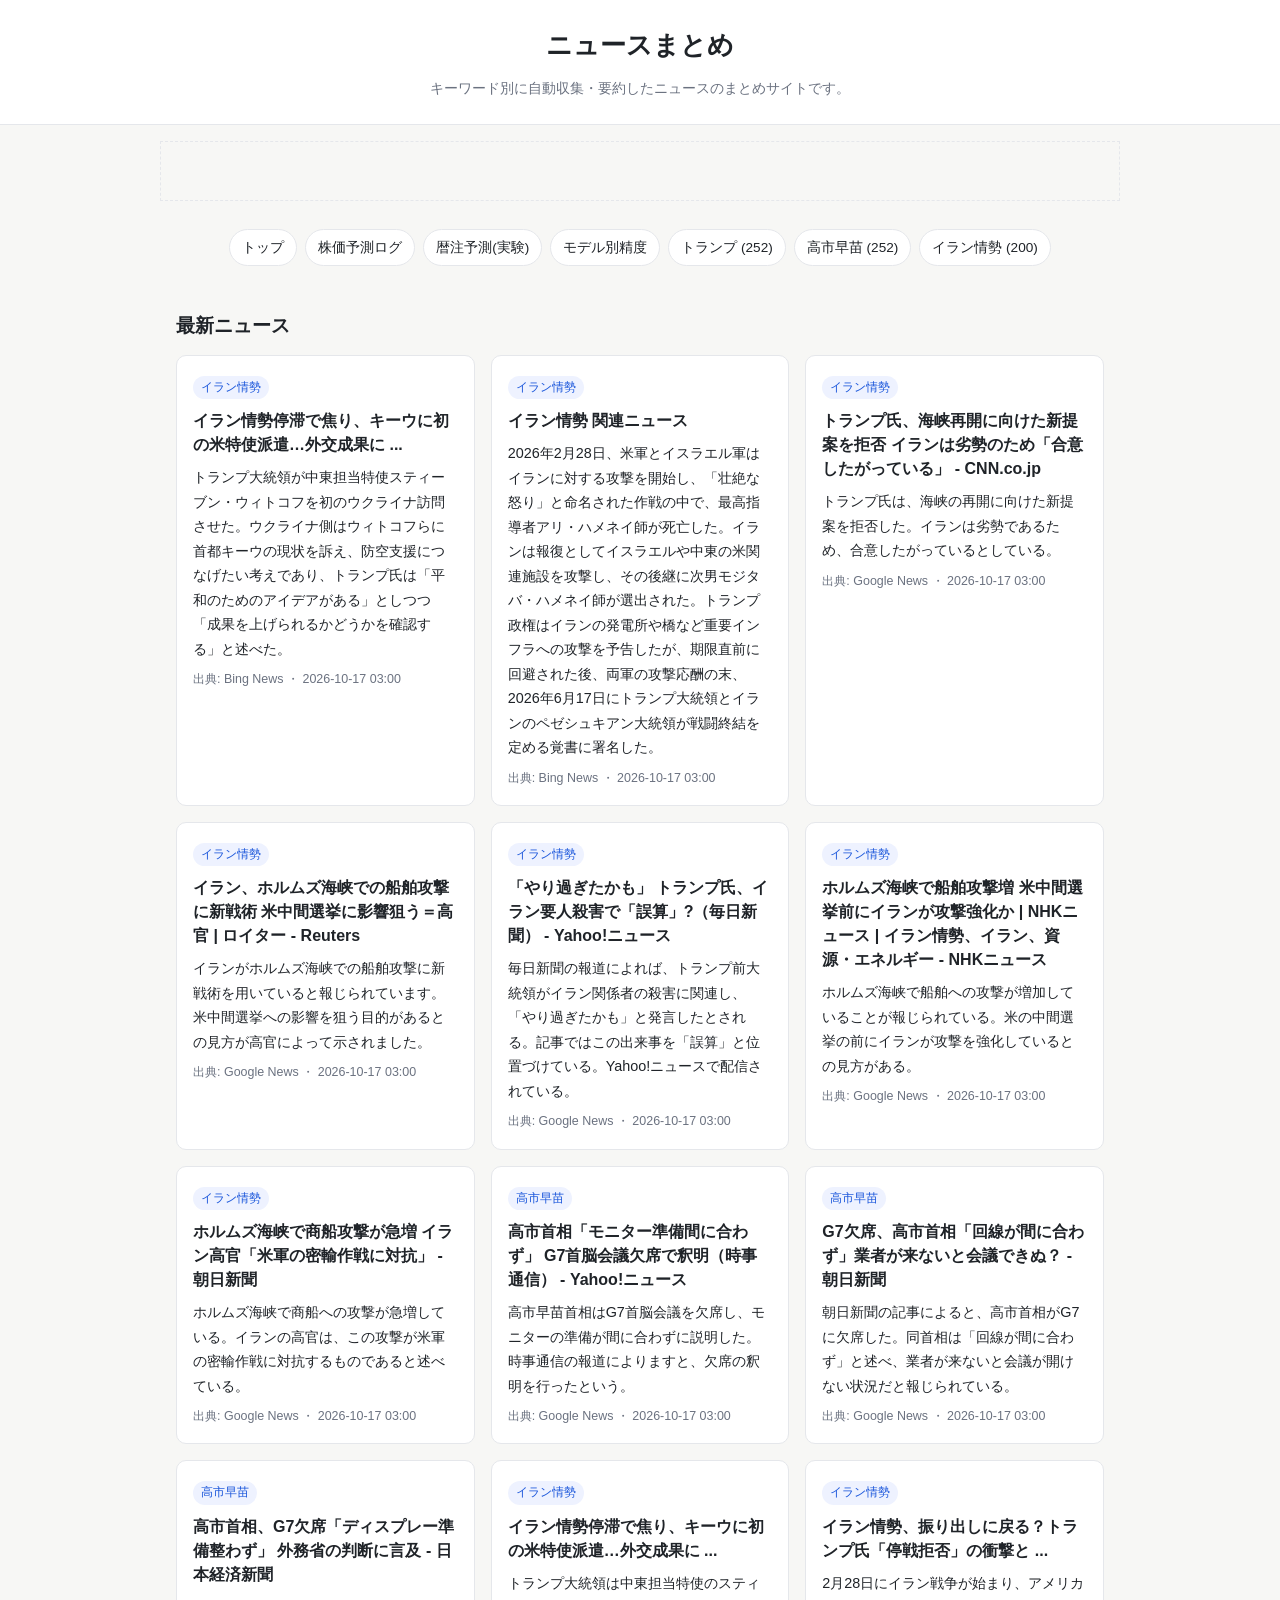
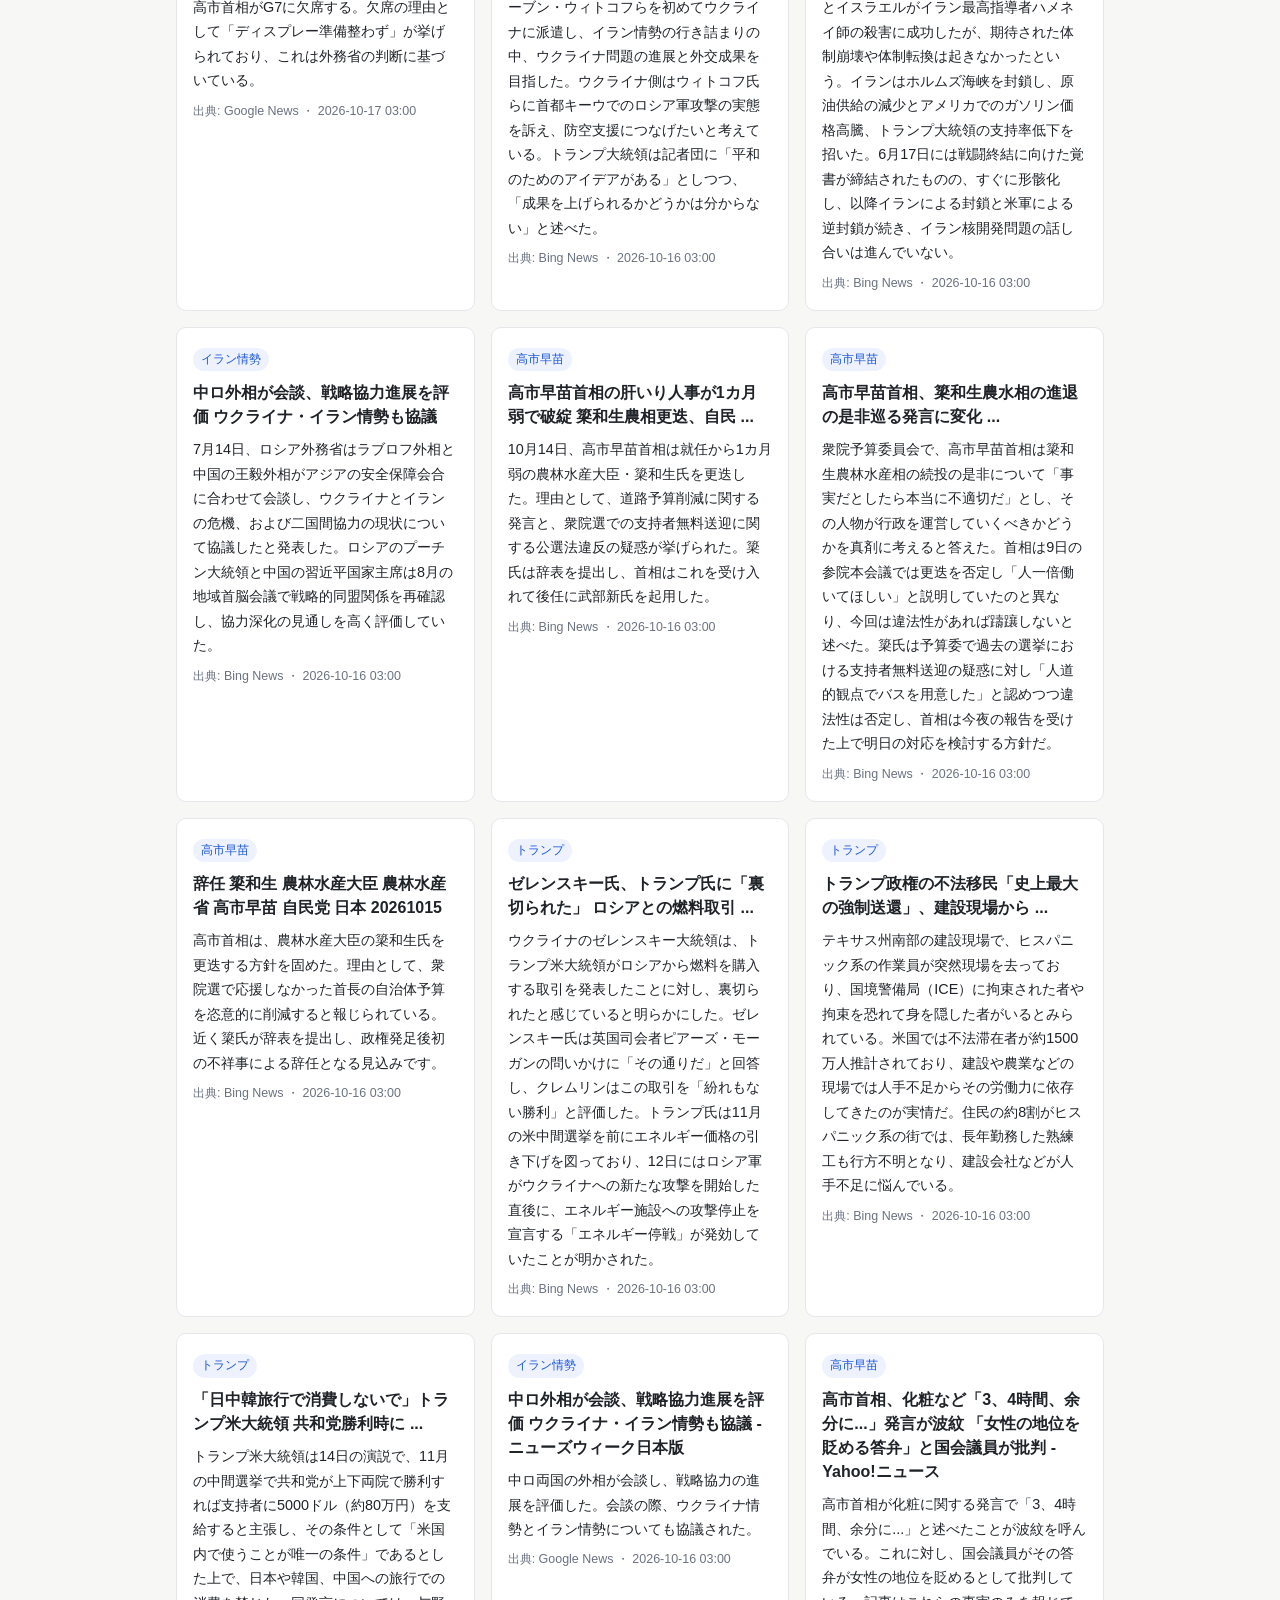
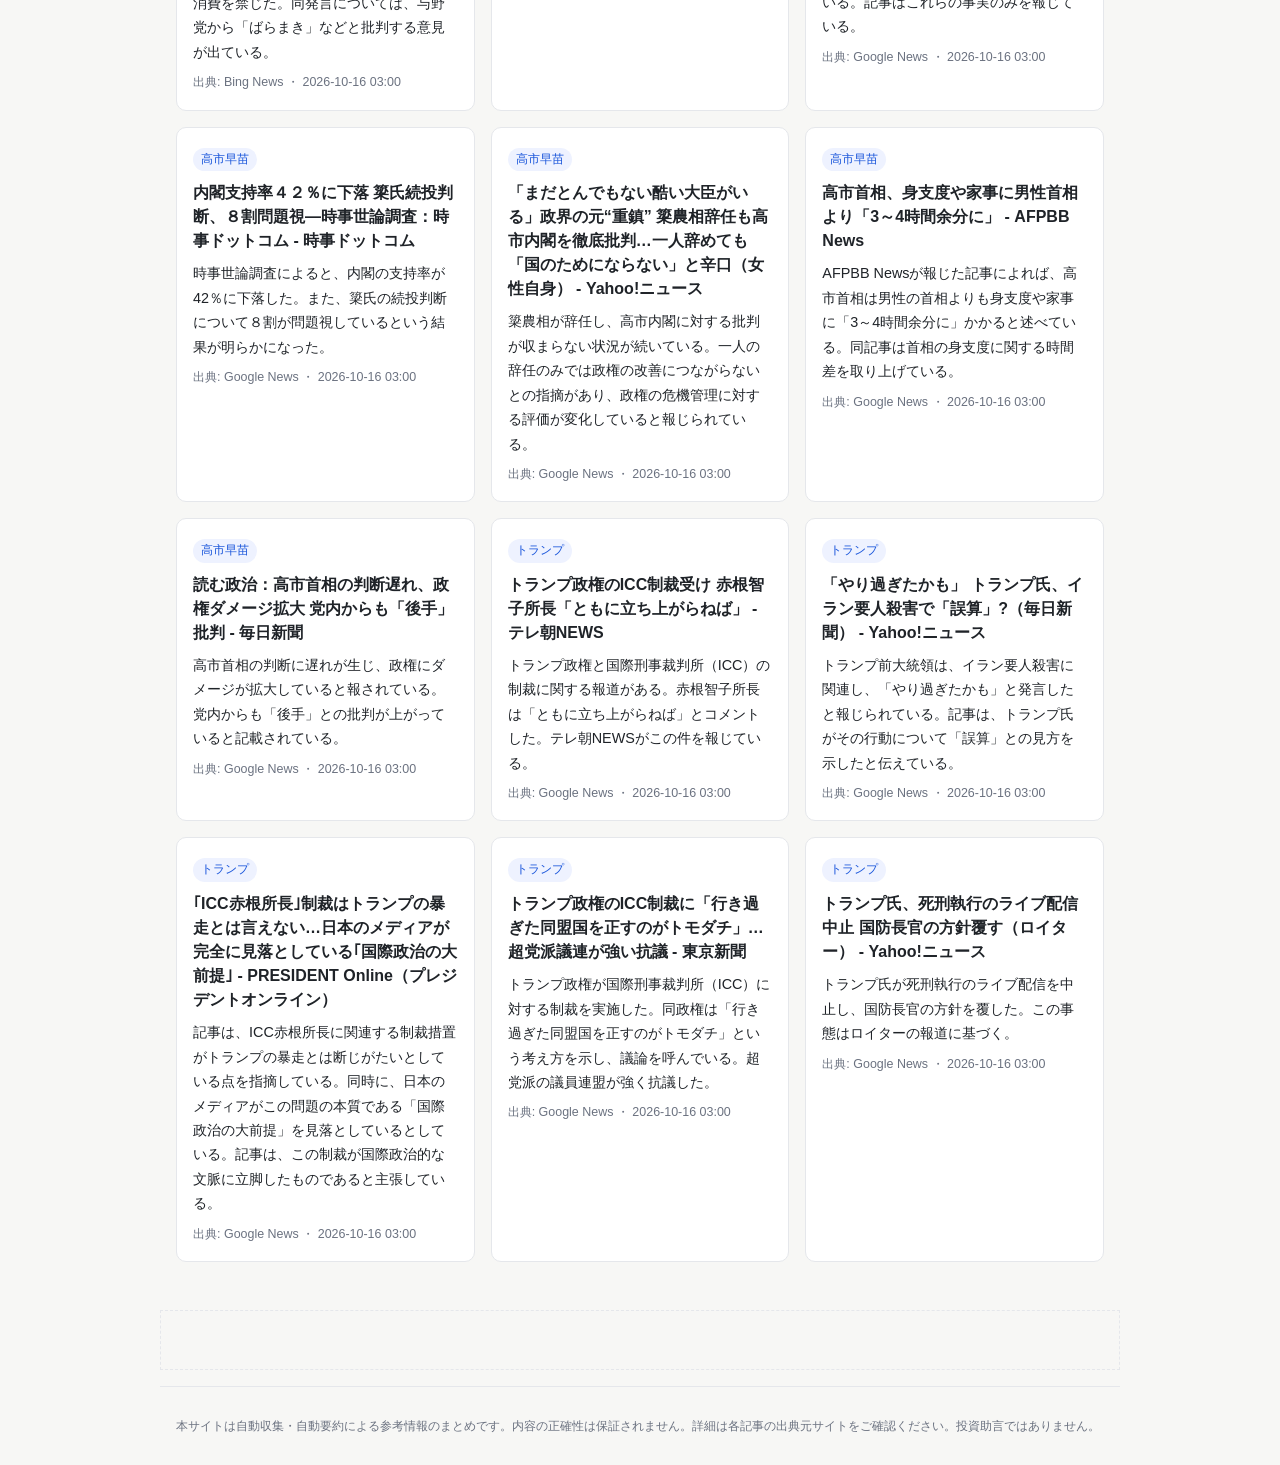
==== commit bf558592: "Automated update 2026/10/17  4:58:12.06" ====
--- a/docs/index.html
+++ b/docs/index.html
@@ -17,9 +17,9 @@
 <a href="predictions.html">株価予測ログ</a>
 <a href="calendar.html">暦注予測(実験)</a>
 <a href="models.html">モデル別精度</a>
-<a href="keywords/トランプ.html">トランプ (245)</a>
-<a href="keywords/高市早苗.html">高市早苗 (241)</a>
-<a href="keywords/イラン情勢.html">イラン情勢 (191)</a></nav>
+<a href="keywords/トランプ.html">トランプ (252)</a>
+<a href="keywords/高市早苗.html">高市早苗 (252)</a>
+<a href="keywords/イラン情勢.html">イラン情勢 (200)</a></nav>
 <main>
 
     <section>
@@ -28,212 +28,212 @@
         
     <article class="card">
       <a class="card-tag" href="keywords/イラン情勢.html">イラン情勢</a>
-      <h3><a href="http://www.bing.com/news/apiclick.aspx?ref=FexRss&amp;aid=&amp;tid=6acfc334b3c14e2099ba411d6b18a5fe&amp;url=https%3a%2f%2fnote.com%2freal_shrew2342%2fn%2fn288a9cda607a&amp;c=8640095176958381818&amp;mkt=ja-jp" target="_blank" rel="noopener noreferrer nofollow">水曜のCPIを前に市場が慎重。IMFの警告、原油、イラン情勢をどう ...</a></h3>
-      <p class="card-summary">米国株は水曜日のCPI発表を前に慎重な動きが続いている。IMFはAI関連の失速と長期金利の急上昇を世界市場のリスクとして挙げており、原油は下落したもののイランが米和平案を「不十分」と批判し中東情勢は不透明だ。CPIでは全体とコアの数値が注目され、10年債利回りは5.24%と高水準で、株の割高感が意識されやすく成長株に影響しやすいとされている。</p>
-      <p class="card-meta">出典: Bing News ・ 2026-10-15 03:00</p>
-    </article>
-
-    <article class="card">
-      <a class="card-tag" href="keywords/イラン情勢.html">イラン情勢</a>
-      <h3><a href="http://www.bing.com/news/apiclick.aspx?ref=FexRss&amp;aid=&amp;tid=6acfc334b3c14e2099ba411d6b18a5fe&amp;url=https%3a%2f%2fwww.yomiuri.co.jp%2fworld%2f20260907-GYT1T00025%2f&amp;c=2833800842900821918&amp;mkt=ja-jp" target="_blank" rel="noopener noreferrer nofollow">イラン情勢停滞で焦り、キーウに初の米特使派遣…外交成果に ...</a></h3>
-      <p class="card-summary">トランプ大統領は中東担当特使スティーブン・ウィトコフを初めてウクライナに派遣した。ウクライナ側はウィトコフらに首都キーウの現状を訴え、防空支援につなげたいとしている。トランプ氏は「平和のためのアイデアがある」としつつ「成果を上げられるかどうか確認する」とし、確実性を約束しなかったほか、米中央情報局長官の訪露や米露財務相会談が実施され、ウクライナ問題への関与が再強められている。</p>
-      <p class="card-meta">出典: Bing News ・ 2026-10-15 03:00</p>
-    </article>
-
-    <article class="card">
-      <a class="card-tag" href="keywords/イラン情勢.html">イラン情勢</a>
-      <h3><a href="http://www.bing.com/news/apiclick.aspx?ref=FexRss&amp;aid=&amp;tid=6acfc334b3c14e2099ba411d6b18a5fe&amp;url=https%3a%2f%2fnote.com%2fyukiyasu_0402%2fn%2fn654a5490eeee&amp;c=9253093067553933917&amp;mkt=ja-jp" target="_blank" rel="noopener noreferrer nofollow">米国中間選挙は中東情勢をどう変えるのか――イラン戦争 ...</a></h3>
-      <p class="card-summary">2026年11月3日に実施される米国の中間選挙は、イランとの軍事衝突の終結、イスラエル支援の方向性、サウジアラビアなど湾岸諸国の安全保障を左右する重要な政治的節目となっている。同選挙は、戦争の長期化が原油価格やガソリン価格を通じて米国の家計に影響を及ぼすため、有権者の生活費重視の姿勢が外交・軍事政策と国内政治を不可分にしている。また、10月11日現在のSilver Bulletin予測では、民主党が下院多数派を奪還する確率が約93%と推計されており、上院については候補者や選挙区の状況により不確実性が残る。</p>
-      <p class="card-meta">出典: Bing News ・ 2026-10-15 03:00</p>
-    </article>
-
-    <article class="card">
-      <a class="card-tag" href="keywords/高市早苗.html">高市早苗</a>
-      <h3><a href="http://www.bing.com/news/apiclick.aspx?ref=FexRss&amp;aid=&amp;tid=6acfc3336e9b4deab0060cbdd9187d81&amp;url=https%3a%2f%2fnote.com%2fmittistudio%2fn%2fn7008abaf4a62&amp;c=1281201615988134878&amp;mkt=ja-jp" target="_blank" rel="noopener noreferrer nofollow">【なぜイタリア？】高市総理×メローニ首相、異例の外交で判明し ...</a></h3>
-      <p class="card-summary">日本とイタリアは、防衛や経済安全保障の分野で幅広く協力を進めており、日本、英国、イタリアの3か国が次世代戦闘機を共同開発している。2026年には両国関係が「特別な戦略的パートナー」へと引き上げられ、資源や部品の安定確保にも取り組んでいる。</p>
-      <p class="card-meta">出典: Bing News ・ 2026-10-15 03:00</p>
-    </article>
-
-    <article class="card">
-      <a class="card-tag" href="keywords/高市早苗.html">高市早苗</a>
-      <h3><a href="http://www.bing.com/news/apiclick.aspx?ref=FexRss&amp;aid=&amp;tid=6acfc3336e9b4deab0060cbdd9187d81&amp;url=https%3a%2f%2fmainichi.jp%2farticles%2f20261009%2fk00%2f00m%2f010%2f167000c&amp;c=8696723468341341362&amp;mkt=ja-jp" target="_blank" rel="noopener noreferrer nofollow">高市早苗政権発足から1年 有権者に聞いて考えた熱狂と落胆</a></h3>
-      <p class="card-summary">高市早苗内閣は昨年10月に発足し、女性初の首相誕生により社会的に高揚感があった。発足からまもなく1年が経過した現在、有権者からは評価と批判の両方の声が上がっている。フルバージョンでは、首相の愛用品を購入する「サナ活」現象が取り上げられる。</p>
-      <p class="card-meta">出典: Bing News ・ 2026-10-15 03:00</p>
-    </article>
-
-    <article class="card">
-      <a class="card-tag" href="keywords/高市早苗.html">高市早苗</a>
-      <h3><a href="http://www.bing.com/news/apiclick.aspx?ref=FexRss&amp;aid=&amp;tid=6acfc3336e9b4deab0060cbdd9187d81&amp;url=https%3a%2f%2fmainichi.jp%2farticles%2f20261015%2fddm%2f001%2f010%2f114000c&amp;c=18263345478308590773&amp;mkt=ja-jp" target="_blank" rel="noopener noreferrer nofollow">簗農相、更迭 予算カット発言／無料送迎 高市政権で初</a></h3>
-      <p class="card-summary">農林水産大臣の簗和生氏が、10月14日に高市早苗首相に辞表を提出し、事実上の更迭となった。これは高市政権発足後の2025年10月から閣僚が不祥事で辞任する初めての事態で、9月の内閣改造から1カ月足らずでの交代となり、政権にとって打撃となった。簗氏は道路予算削減の発言が物議を醸したことに対し謝罪し、国会審議への配慮と農林水産行政への集中を理由に自らの決断を説明している。</p>
-      <p class="card-meta">出典: Bing News ・ 2026-10-15 03:00</p>
-    </article>
-
-    <article class="card">
-      <a class="card-tag" href="keywords/トランプ.html">トランプ</a>
-      <h3><a href="http://www.bing.com/news/apiclick.aspx?ref=FexRss&amp;aid=&amp;tid=6acfc332a7b5448fb771be2b7b7d7134&amp;url=https%3a%2f%2fwww.yomiuri.co.jp%2fworld%2f20261014-GYT1T00048%2f&amp;c=18280661361990583152&amp;mkt=ja-jp" target="_blank" rel="noopener noreferrer nofollow">トランプ政権の不法移民「史上最大の強制送還」、建設現場から ...</a></h3>
-      <p class="card-summary">トランプ政権の移民強化政策が、11月3日の中間選挙を前にして批判を受けている。テキサス州南部のハーリンゲンでは、建設現場で作業員が突然消えており、10人以上が告知なく現場を去ったほか、一部はICEに拘束され、その他は拘束を恐れて身を隠している。失踪した作業員は全員ヒスパニック系で、長年勤務した熟練工も含まれており、米国では約1500万人の不法滞在者が推計されて建設・農業現場で労働力として頼られている。</p>
-      <p class="card-meta">出典: Bing News ・ 2026-10-15 03:00</p>
-    </article>
-
-    <article class="card">
-      <a class="card-tag" href="keywords/トランプ.html">トランプ</a>
-      <h3><a href="http://www.bing.com/news/apiclick.aspx?ref=FexRss&amp;aid=&amp;tid=6acfc332a7b5448fb771be2b7b7d7134&amp;url=https%3a%2f%2fwww.cnn.co.jp%2fusa%2f35253523.html&amp;c=6072634240075076790&amp;mkt=ja-jp" target="_blank" rel="noopener noreferrer nofollow">銃殺刑のライブ配信、トランプ大統領が中止を検討 死刑囚の麻痺の ...</a></h3>
-      <p class="card-summary">トランプ大統領と側近らは、ニダル・ハサン死刑囚に対する銃殺刑のライブ配信について協議を続けている。トランプ大統領は、ハサン囚人が腰から下が麻痺していることを知らなかったと明かし、側近に意見を求めていたという。ピート・ヘグセス国防長官が先週、ライブ配信の予定を明らかにしたが、トランプ大統領はこれを事前に認識しておらず、公の場での死刑執行に賛成している立場を表明している。</p>
-      <p class="card-meta">出典: Bing News ・ 2026-10-15 03:00</p>
-    </article>
-
-    <article class="card">
-      <a class="card-tag" href="keywords/トランプ.html">トランプ</a>
-      <h3><a href="http://www.bing.com/news/apiclick.aspx?ref=FexRss&amp;aid=&amp;tid=6acfc332a7b5448fb771be2b7b7d7134&amp;url=https%3a%2f%2fwww.newsweekjapan.jp%2farticles%2f-%2f336815%3fdisplay%3db&amp;c=12555988696104075988&amp;mkt=ja-jp" target="_blank" rel="noopener noreferrer nofollow">トランプ氏「ウクライナと情報共有継続」、ロの停戦違反には言及 ...</a></h3>
-      <p class="card-summary">トランプ米大統領は13日、ロシアのミサイル攻撃とエネルギー施設標的の停戦違反があったにもかかわらず、米国はウクライナと情報共有を継続すると表明した。ウクライナのゼレンスキー大統領は、ロシア軍が首都キーウに弾道ミサイルを発射しエネルギー施設を標的にしたと明らかにし、住民2人が死亡したほか、パートナーからの事前警告がなかったことを明かした。トランプ氏は記者団に対し、米国はウクライナとの情報共有を続け、ロシアとウクライナの戦争終結を望んでいると述べた。</p>
-      <p class="card-meta">出典: Bing News ・ 2026-10-15 03:00</p>
+      <h3><a href="http://www.bing.com/news/apiclick.aspx?ref=FexRss&amp;aid=&amp;tid=6ad2662cbf0e41928fc43d19b03dd3b5&amp;url=https%3a%2f%2fwww.yomiuri.co.jp%2fworld%2f20260907-GYT1T00025%2f&amp;c=2833800842900821918&amp;mkt=ja-jp" target="_blank" rel="noopener noreferrer nofollow">イラン情勢停滞で焦り、キーウに初の米特使派遣…外交成果に ...</a></h3>
+      <p class="card-summary">トランプ大統領が中東担当特使スティーブン・ウィトコフを初のウクライナ訪問させた。ウクライナ側はウィトコフらに首都キーウの現状を訴え、防空支援につなげたい考えであり、トランプ氏は「平和のためのアイデアがある」としつつ「成果を上げられるかどうかを確認する」と述べた。</p>
+      <p class="card-meta">出典: Bing News ・ 2026-10-17 03:00</p>
+    </article>
+
+    <article class="card">
+      <a class="card-tag" href="keywords/イラン情勢.html">イラン情勢</a>
+      <h3><a href="http://www.bing.com/news/apiclick.aspx?ref=FexRss&amp;aid=&amp;tid=6ad2662cbf0e41928fc43d19b03dd3b5&amp;url=https%3a%2f%2fwww.jiji.com%2fjc%2fv7%3fid%3d201905iran&amp;c=14709567500952037408&amp;mkt=ja-jp" target="_blank" rel="noopener noreferrer nofollow">イラン情勢 関連ニュース</a></h3>
+      <p class="card-summary">2026年2月28日、米軍とイスラエル軍はイランに対する攻撃を開始し、「壮絶な怒り」と命名された作戦の中で、最高指導者アリ・ハメネイ師が死亡した。イランは報復としてイスラエルや中東の米関連施設を攻撃し、その後継に次男モジタバ・ハメネイ師が選出された。トランプ政権はイランの発電所や橋など重要インフラへの攻撃を予告したが、期限直前に回避された後、両軍の攻撃応酬の末、2026年6月17日にトランプ大統領とイランのペゼシュキアン大統領が戦闘終結を定める覚書に署名した。</p>
+      <p class="card-meta">出典: Bing News ・ 2026-10-17 03:00</p>
     </article>
 
     <article class="card">
       <a class="card-tag" href="keywords/イラン情勢.html">イラン情勢</a>
       <h3><a href="https://news.google.com/rss/articles/CBMiUEFVX3lxTFA4QnJJcEE2WG9uSkJFYzNQTFR1Zzd6RUxrNVV0RGo5akltd3hOV0VjTXVsYXZJdDVjdzU1ZE5nWFkyRGYtZnlBWFpmVFZwUW1U?oc=5" target="_blank" rel="noopener noreferrer nofollow">トランプ氏、海峡再開に向けた新提案を拒否 イランは劣勢のため「合意したがっている」 - CNN.co.jp</a></h3>
-      <p class="card-summary">トランプ氏が海峡再開に向けた新提案を拒否した。イランは劣勢であるとして、合意したがっているとしている。</p>
-      <p class="card-meta">出典: Google News ・ 2026-10-15 03:00</p>
-    </article>
-
-    <article class="card">
-      <a class="card-tag" href="keywords/イラン情勢.html">イラン情勢</a>
-      <h3><a href="https://news.google.com/rss/articles/CBMif0FVX3lxTE8ySjhVQWIxRktRSEtvMUxfajRqbWJ4ZFFUd2Zja1RabUtZdEFiNi1WcG9FNzZmc29PRUhENEYyOUUyMHJCRVBUWmt3cTNUcHJ6bHQ5bjFpX2lCNlFDSFhqSFU4QkxHWXpkZGo1eVZtR3lfOU9DSjhsUmNuMFgwdU0?oc=5" target="_blank" rel="noopener noreferrer nofollow">米英、イラン情勢で電話会談 責任追及の重要性確認（共同通信） - Yahoo!ニュース</a></h3>
-      <p class="card-summary">米国と英国はイラン情勢について電話会談を行い、責任追及の重要性を確認したと共同通信は報じている。</p>
-      <p class="card-meta">出典: Google News ・ 2026-10-15 03:00</p>
-    </article>
-
-    <article class="card">
-      <a class="card-tag" href="keywords/イラン情勢.html">イラン情勢</a>
-      <h3><a href="https://news.google.com/rss/articles/CBMif0FVX3lxTE5QVXBtNVNPZW9rN0RrSmVrVk5LT25aUG5XNzk2RFNlQTVBb2lvenRseW5XQ0F1cWRaSC1RX280dnEtOFFtTklQMk9iSldGTDk4QnlKeHVMZmJ2OTZnc2xWWHA4MG1jWE83anFwYmU0RnZ6blN3OE80M1ZDbDV6ZXM?oc=5" target="_blank" rel="noopener noreferrer nofollow">イラン、ホルムズ海峡での船舶攻撃に新戦術 米中間選挙に影響狙う＝高官 - Reuters</a></h3>
-      <p class="card-summary">イランはホルムズ海峡での船舶攻撃に新戦術を導入した。同国の高官は、これらの攻撃が米の中間選挙に影響を与える目的で行われていると述べた。</p>
-      <p class="card-meta">出典: Google News ・ 2026-10-15 03:00</p>
-    </article>
-
-    <article class="card">
-      <a class="card-tag" href="keywords/イラン情勢.html">イラン情勢</a>
-      <h3><a href="https://news.google.com/rss/articles/CBMiZ0FVX3lxTE51VWxRUVd0eU8za0ljNThFanMxYndVZ09mcjhyZ1R2aUNPcWlObUtyQ1ZPS1J2anhlaXJzOUxuSVE4Q2FFajhZMUFUZGJUV1lfUWh6Q0YzbVFuWlpYX21QcjU4d1JVT1k?oc=5" target="_blank" rel="noopener noreferrer nofollow">95歳の第一人者が考える中東情勢のこれから「混沌にある覚悟を」 - 朝日新聞</a></h3>
-      <p class="card-summary">提示された情報には、記事の見出しのみが含まれており、本文の内容は提示されていません。記事の事実に基づいた要約を行うためには、本文の内容が必要です。お手数ですが、記事の全文をご提示いただけますでしょうか。</p>
-      <p class="card-meta">出典: Google News ・ 2026-10-15 03:00</p>
-    </article>
-
-    <article class="card">
-      <a class="card-tag" href="keywords/イラン情勢.html">イラン情勢</a>
-      <h3><a href="https://news.google.com/rss/articles/CBMiYkFVX3lxTFA5aU1LX2RMdldMVUI1YkwyLTZsUmg4cUZ2R3BWM1NtR0E0RHlWQ18tb2FTQmtGTExFTGRqaDZqSW9xQzhKUkd3aVlxdGpzOUYxaXZiNFRrWnd1S1ViOF9wMHFn?oc=5" target="_blank" rel="noopener noreferrer nofollow">ホルムズ海峡で貨物船が沈没 イラン再攻撃を先週協議か - 秋田魁新報電子版</a></h3>
-      <p class="card-summary">ホルムズ海峡で貨物船が沈没したと報じられている。記事中ではイランが先週に再攻撃を協議したとの記述がある。</p>
-      <p class="card-meta">出典: Google News ・ 2026-10-15 03:00</p>
-    </article>
-
-    <article class="card">
-      <a class="card-tag" href="keywords/高市早苗.html">高市早苗</a>
-      <h3><a href="https://news.google.com/rss/articles/CBMia0FVX3lxTE52d2Z1XzVBeVVTZ2hHcTVLOHIyOGc1ZThrMlR4U2lSc1FWM2lEU012MHhjLUw5Qlh0bmp0cmkzdGdRcFpURnZkYW9EUmd6aVdLeklTdUZROWNyeHpuY1k2Yk9iRWVPNnVVLTdZ?oc=5" target="_blank" rel="noopener noreferrer nofollow">簗氏更迭の内幕 楽観した高市政権が「もうかばえない」に変わるまで - 朝日新聞</a></h3>
-      <p class="card-summary">高市首相は農林水産大臣の簗氏の発言について「政治家としてみっともない」と評し、前日の「ダサい」訂正に続きさらに突き放した。高市首相は簗農相の辞任について「答弁に理解を得られず」と説明した。これらの動きにより、楽観的だった高市政権は「もうかばえない」状態へと変化した。</p>
-      <p class="card-meta">出典: Google News ・ 2026-10-15 03:00</p>
-    </article>
-
-    <article class="card">
-      <a class="card-tag" href="keywords/高市早苗.html">高市早苗</a>
-      <h3><a href="https://news.google.com/rss/articles/CBMif0FVX3lxTE0yRUJMSndRSTBBLVVpNFZvalNhY0FrdWhCaFJBaGxTUXZfS29Udk9wUVVzQkhGUWxzcTVKNUUwNGdKY29WUE1keUxVeHZZcTBWVVdnZjBCcDJFY3AyOFgteGM4ZUlSUWQtOVJQb2UyU0tKYXJfOXZ0RHBWeWNNSXM?oc=5" target="_blank" rel="noopener noreferrer nofollow">化粧など「男性より時間かかる」 高市首相、国会審議巡り吐露（時事通信） - Yahoo!ニュース</a></h3>
-      <p class="card-summary">高市首相は国会審議の場で、化粧などが男性より時間がかかると述べた。この発言は時事通信の報道に基づくものです。</p>
-      <p class="card-meta">出典: Google News ・ 2026-10-15 03:00</p>
-    </article>
-
-    <article class="card">
-      <a class="card-tag" href="keywords/高市早苗.html">高市早苗</a>
-      <h3><a href="https://news.google.com/rss/articles/CBMiZ0FVX3lxTE0xV1NZSlowU2N3V19oZ3VDRmlwLS1aTTVqSktmeHJUM0RCTGVQcmRMbUJCYi1LSUc5ZVl2S0lrbWEwRkh0OG92VG02Smx5amktWUxsSmIwZGM1bGx3Q3hYSXpVVGZpcUU?oc=5" target="_blank" rel="noopener noreferrer nofollow">化粧・入浴・食事の準備…高市首相が多忙強調「男性より余分に時間」 - 朝日新聞</a></h3>
-      <p class="card-summary">高市首相は多忙なスケジュールを強調しており、化粭、入浴、食事の準備にかかる時間が男性よりも余分に必要であると述べました。彼女はこれらの準備作業が自身の忙しさの一因であると説明しています。</p>
-      <p class="card-meta">出典: Google News ・ 2026-10-15 03:00</p>
-    </article>
-
-    <article class="card">
-      <a class="card-tag" href="keywords/高市早苗.html">高市早苗</a>
-      <h3><a href="https://news.google.com/rss/articles/CBMiY0FVX3lxTE9TQWswSmtNRml5N2lKcU1Ga2JJXzRRV0ZRVVRVZ2toUzliYmRic3g0NmhPdk14enJGaWRZVDl4bFo1YVQ3ZG9lS1FwUGdJOVRJQzEwcktrWk9WQkxONTJWNTNRaw?oc=5" target="_blank" rel="noopener noreferrer nofollow">支援金対象、２０００万人を例示 高市首相「所得上限は今後検討」―衆院予算委 - 時事ドットコム</a></h3>
-      <p class="card-summary">衆院予算委員会で、支援金の対象者について2000万人を例示する考えが示された。所得上限については今後検討する方針であると述べた。</p>
-      <p class="card-meta">出典: Google News ・ 2026-10-15 03:00</p>
-    </article>
-
-    <article class="card">
-      <a class="card-tag" href="keywords/高市早苗.html">高市早苗</a>
-      <h3><a href="https://news.google.com/rss/articles/CBMibEFVX3lxTE1pNll5RFo0bTFWeHl4UlVmYmV0ZEpMRVF6bE5KLTkwaHBPRWFwOUswREFFQ25QOVZMbTd4SVNoLTNrZEs4X2IwS0lobG5ZMUE1c2dBTWhrWnA4d2FPeWlhQ0pZa0JraFFVU1VOYg?oc=5" target="_blank" rel="noopener noreferrer nofollow">高市早苗首相、旧姓使用の法制化「マイナ・免許証は戸籍名と併記」 - 日本経済新聞</a></h3>
-      <p class="card-summary">高市早苗首相が、旧姓の使用を法制化する方針であることが明らかにされた。マイナンバーカードと運転免許証については、戸籍名と併せて旧姓も併記されることとなる。</p>
-      <p class="card-meta">出典: Google News ・ 2026-10-15 03:00</p>
-    </article>
-
-    <article class="card">
-      <a class="card-tag" href="keywords/トランプ.html">トランプ</a>
-      <h3><a href="https://news.google.com/rss/articles/CBMiekFVX3lxTE1pZnhwbVhvMjNQWk5welJQUHo3UWZhTm9vdUpVbDFMaUhiVk81dnZuSjZ6RzNsckxmVncyWDc5T1c3WENvdXA2WW5yTTZXT2FRVzVFYmFzS0p1SjFDbElnNF9ubVZHNzMwZ1dUNE5DY2JTcmhmUF84bzhB?oc=5" target="_blank" rel="noopener noreferrer nofollow">トランプ政権が“公開銃殺刑”を計画 米国内でも波紋 - テレ朝NEWS</a></h3>
-      <p class="card-summary">トランプ政権が「公開銃殺刑」を計画していると報じられている。この計画は米国内で波紋を広げているという。</p>
-      <p class="card-meta">出典: Google News ・ 2026-10-15 03:00</p>
-    </article>
-
-    <article class="card">
-      <a class="card-tag" href="keywords/トランプ.html">トランプ</a>
-      <h3><a href="https://news.google.com/rss/articles/CBMif0FVX3lxTE9aT1htR3R1cm5BRU8wS2JWUFBqRWsyYU5RWjhtUmdKZkJKUU9KWW5EdklOZ29KQkJBQ1ZKZjdaOXpnNl9XMzJ0RUtQb1U4cVNGejBScXZDX0pkeEJSSHpJLV9PeWVtWlV5X2lTR0YxY0tyNWs3WjZfNmJKWXRNS0E?oc=5" target="_blank" rel="noopener noreferrer nofollow">銃殺刑のライブ配信、トランプ大統領が中止を検討 死刑囚の麻痺の症状知らされ（CNN.co.jp） - Yahoo!ニュース</a></h3>
-      <p class="card-summary">トランプ大統領は、銃殺刑のライブ配信の中止を検討している。その理由として、死刑囚に麻痺の症状が見られたことが知らされているという。</p>
-      <p class="card-meta">出典: Google News ・ 2026-10-15 03:00</p>
-    </article>
-
-    <article class="card">
-      <a class="card-tag" href="keywords/トランプ.html">トランプ</a>
-      <h3><a href="https://news.google.com/rss/articles/CBMijgFBVV95cUxQZ3pYXzNIVFNyWlpvbUp1TXFmZE4yLTl4N3IzVERhUUkyZWFFTm1ZMk51ak1CbnlGRDFrYm1hemZ3dXRiZm9qYnVrNWVSM3NaUUdpdjBrRVloMzhfZU9pVkVGUFlFVURqN01BbHdDRzhBdmdhV3lacWxRTDNEU3RlXzVhanlBaTltUHNrV1J3?oc=5" target="_blank" rel="noopener noreferrer nofollow">銃殺刑のライブ配信、トランプ大統領が中止を検討 死刑囚の麻痺の症状知らされ (CNN.co.jp) - Yahoo!ニュース</a></h3>
-      <p class="card-summary">トランプ大統領が銃殺刑のライブ配信の中止を検討していることが報じられている。死刑囚の麻痺の症状が知らされたことが関連して伝えられている。詳細はCNN.co.jp経由のYahoo!ニュースで伝えられている。</p>
-      <p class="card-meta">出典: Google News ・ 2026-10-15 03:00</p>
-    </article>
-
-    <article class="card">
-      <a class="card-tag" href="keywords/トランプ.html">トランプ</a>
-      <h3><a href="https://news.google.com/rss/articles/CBMiYkFVX3lxTE10OHBFaTBIYlJtSEFzOHIxUTdmUlhzbnB5WktyYzZvbmV0cDE0eHk1Q1Y5NnAwYkljV21xc0Q1N1ROV0w3SmplbVhwMzhIdThLSFREY1lTMXAzbVU1S3ItcVhn?oc=5" target="_blank" rel="noopener noreferrer nofollow">「米国が大事にしてきた『多様性』が台無し」トランプ政権の移民政策に嘆き…移民頼みだった介護の費用が高騰 - 読売新聞</a></h3>
-      <p class="card-summary">トランプ政権の移民政策が、米国の多様性を損なうとして批判されている。同国は介護分野で移民に依存していたが、政策の影響で介護費用が高騰していると報じられている。</p>
-      <p class="card-meta">出典: Google News ・ 2026-10-15 03:00</p>
-    </article>
-
-    <article class="card">
-      <a class="card-tag" href="keywords/トランプ.html">トランプ</a>
-      <h3><a href="https://news.google.com/rss/articles/CBMiUEFVX3lxTE5RSFBwZDVmdnNHczRxV0Z0aGdsRU5VZVVvaF9HQ1NiWFc2NV8xSGRnVFRpaFk0ZVhUckh0WWxSTVM1bGxIekVrWWdPenpqOEZn?oc=5" target="_blank" rel="noopener noreferrer nofollow">米政権 看板の移民政策「逆風」に - Yahoo!ニュース</a></h3>
-      <p class="card-summary">記事の見出しによると、米政権は移民政策に関して逆風にさらされていると報じられている。提供された情報のみに基づくと、同政権の移民政策が現在、何らかの課題や反発に直面していることが示されている。</p>
-      <p class="card-meta">出典: Google News ・ 2026-10-15 03:00</p>
-    </article>
-
-    <article class="card">
-      <a class="card-tag" href="keywords/トランプ.html">トランプ</a>
-      <h3><a href="http://www3.nhk.or.jp/news/html/20260807/k10015198941000.html" target="_blank" rel="noopener noreferrer nofollow">米 半導体や太陽光パネルの材料に追加関税 中国を念頭か</a></h3>
-      <p class="card-summary">アメリカのトランプ大統領が、半導体や太陽光パネルの主な材料である「ポリシリコン」やその派生品に対して追加関税を課す文書に署名した。この措置は、これら材料の生産で高いシェアを占める中国を念頭にしたものと報じられている。</p>
-      <p class="card-meta">出典: NHKニュース 経済 ・ 2026-10-14 03:00</p>
-    </article>
-
-    <article class="card">
-      <a class="card-tag" href="keywords/イラン情勢.html">イラン情勢</a>
-      <h3><a href="http://www.bing.com/news/apiclick.aspx?ref=FexRss&amp;aid=&amp;tid=6ace71b033e744a29ebb40383b73c207&amp;url=https%3a%2f%2fnote.com%2fyukiyasu_0402%2fn%2fn654a5490eeee&amp;c=9253093067553933917&amp;mkt=ja-jp" target="_blank" rel="noopener noreferrer nofollow">米国中間選挙は中東情勢をどう変えるのか――イラン戦争 ...</a></h3>
-      <p class="card-summary">2026年11月3日に米国の中間選挙が行われる。この選挙は、イランとの軍事衝突の終結やイスラエル支援、湾岸諸国の安全保障の方向性を左右する政治的な節目となっており、戦争の長期化は原油価格やガソリン価格を通じて米国の家計に影響を及ぼすことが指摘されている。10月11日現在の予測モデルでは、民主党が下院多数派を奪還する確率が約93%と推計されており、上院については候補者や選挙区の状況により見通しが分かれているほか、記事は最新の選挙予測と世論調査に基づき選挙結果が中東情勢に及ぼす影響を分析する。</p>
-      <p class="card-meta">出典: Bing News ・ 2026-10-14 03:00</p>
-    </article>
-
-    <article class="card">
-      <a class="card-tag" href="keywords/イラン情勢.html">イラン情勢</a>
-      <h3><a href="http://www.bing.com/news/apiclick.aspx?ref=FexRss&amp;aid=&amp;tid=6ace71b033e744a29ebb40383b73c207&amp;url=https%3a%2f%2fwww.47news.jp%2f15072410.html&amp;c=4066561971695122299&amp;mkt=ja-jp" target="_blank" rel="noopener noreferrer nofollow">米英、イラン情勢で電話会談 責任追及の重要性確認</a></h3>
-      <p class="card-summary">米英は12月12日にイラン情勢について電話会談を行い、イランに対する責任の追及の重要性を確認した。両国はイラン情勢に関する協議を行ったと報じられている。</p>
-      <p class="card-meta">出典: Bing News ・ 2026-10-14 03:00</p>
-    </article>
-
-    <article class="card">
-      <a class="card-tag" href="keywords/イラン情勢.html">イラン情勢</a>
-      <h3><a href="http://www.bing.com/news/apiclick.aspx?ref=FexRss&amp;aid=&amp;tid=6ace71b033e744a29ebb40383b73c207&amp;url=https%3a%2f%2fnote.com%2fchiharu_market%2fn%2fncc5637ba2301&amp;c=1314584288972451561&amp;mkt=ja-jp" target="_blank" rel="noopener noreferrer nofollow">夏丘千暖の世界情勢モーニングレポート_2026年10月9日（金）米国 ...</a></h3>
-      <p class="card-summary">米国はトランプ大統領が11月3日の中間選挙までイランへの新たな軍事攻撃を当面見送ると表明したが、海上封鎖と経済制裁は継続する。ホルムズ海峡の通航船舶数が減少するなど中東の海上・航空ネットワークでは危機が続いており、ウクライナ東部クラマトルスクでも公共バス攻撃で30人以上の死亡が報告されている。また、WTOはAI関連製品の需要拡大を背景に2026年の商品貿易成長率見通しを3.9％に引き上げた。</p>
-      <p class="card-meta">出典: Bing News ・ 2026-10-14 03:00</p>
-    </article>
-
-    <article class="card">
-      <a class="card-tag" href="keywords/高市早苗.html">高市早苗</a>
-      <h3><a href="http://www.bing.com/news/apiclick.aspx?ref=FexRss&amp;aid=&amp;tid=6ace71af1696440395e5d0328be70111&amp;url=https%3a%2f%2fwww.sankei.com%2farticle%2f20261013-XL57EAP3SBIBLEDIHC3IAABEUA%2f&amp;c=10345118304787041956&amp;mkt=ja-jp" target="_blank" rel="noopener noreferrer nofollow">高市早苗首相、簗和生農水相の進退の是非巡る発言に変化 ...</a></h3>
-      <p class="card-summary">2月13日の衆院予算委員会で、高市早苗首相は簗和生農林水産相の続投の是非について、「事実だとしたら本当に不適切だ。その人が行政の運営をしていっていいのかどうかも含め、しっかりと考えさせていただく」と述べた。首相は同日、簗氏が公職選挙法違反疑惑について「人道上の観点からバスを用意した」と認めた一方、違法性は否定しており、「今は全体像が見えない。違法性があれば躊躍しない」と答弁した。首相は同日午後、官邸でこの件について「今夜中に電話で（簗氏から）報告を受けたい」と表明した。</p>
-      <p class="card-meta">出典: Bing News ・ 2026-10-14 03:00</p>
-    </article>
-
-    <article class="card">
-      <a class="card-tag" href="keywords/高市早苗.html">高市早苗</a>
-      <h3><a href="http://www.bing.com/news/apiclick.aspx?ref=FexRss&amp;aid=&amp;tid=6ace71af1696440395e5d0328be70111&amp;url=https%3a%2f%2fwww.msn.com%2fja-jp%2fnews%2fother%2f%25E9%25AB%2598%25E5%25B8%2582%25E6%2597%25A9%25E8%258B%2597%25E9%25A6%2596%25E7%259B%25B8%25E3%2581%258C14%25E6%2597%25A5%25E3%2581%25AB%25E7%25B0%2597%25E8%25BE%25B2%25E6%25B0%25B4%25E7%259B%25B8%25E3%2581%25A8%25E9%259D%25A2%25E4%25BC%259A%25E3%2581%25B8-%25E8%2587%25AA%25E6%25B0%2591%25E5%2585%259A%25E5%2586%2585%25E3%2581%25A7%25E6%2586%25B6%25E6%25B8%25AC%25E5%25BA%2583%25E3%2581%258C%25E3%2582%258B-%25E7%25B0%2597%25E5%25A4%25A7%25E8%2587%25A3%25E3%2581%25AE%25E8%25BE%259E%25E8%25A1%25A8%25E6%258F%2590%25E5%2587%25BA%25E3%2581%25A7%25E3%2581%25AF%2far-AA2e8Rzf&amp;c=2670476048797429063&amp;mkt=ja-jp" target="_blank" rel="noopener noreferrer nofollow">高市早苗首相が14日に簗農水相と面会へ 自民党内で憶測広がる「簗 ...</a></h3>
-      <p class="card-summary">高市早苗首相は13日、簗和生農水相からシャトルバス問題について電話で報告を受けた。首相は14日の衆院予算委員会終了後に簗氏と面会し、報告を聞く意向を示した。首相は報道陣に対し、まずは13日中に報告を受け、委員会後にも会えれば詳細を聞きたいと語った。</p>
-      <p class="card-meta">出典: Bing News ・ 2026-10-14 03:00</p>
+      <p class="card-summary">トランプ氏は、海峡の再開に向けた新提案を拒否した。イランは劣勢であるため、合意したがっているとしている。</p>
+      <p class="card-meta">出典: Google News ・ 2026-10-17 03:00</p>
+    </article>
+
+    <article class="card">
+      <a class="card-tag" href="keywords/イラン情勢.html">イラン情勢</a>
+      <h3><a href="https://news.google.com/rss/articles/CBMif0FVX3lxTE5QVXBtNVNPZW9rN0RrSmVrVk5LT25aUG5XNzk2RFNlQTVBb2lvenRseW5XQ0F1cWRaSC1RX280dnEtOFFtTklQMk9iSldGTDk4QnlKeHVMZmJ2OTZnc2xWWHA4MG1jWE83anFwYmU0RnZ6blN3OE80M1ZDbDV6ZXM?oc=5" target="_blank" rel="noopener noreferrer nofollow">イラン、ホルムズ海峡での船舶攻撃に新戦術 米中間選挙に影響狙う＝高官 | ロイター - Reuters</a></h3>
+      <p class="card-summary">イランがホルムズ海峡での船舶攻撃に新戦術を用いていると報じられています。米中間選挙への影響を狙う目的があるとの見方が高官によって示されました。</p>
+      <p class="card-meta">出典: Google News ・ 2026-10-17 03:00</p>
+    </article>
+
+    <article class="card">
+      <a class="card-tag" href="keywords/イラン情勢.html">イラン情勢</a>
+      <h3><a href="https://news.google.com/rss/articles/CBMif0FVX3lxTE03VnV1aHQ3NHJCU2lPR1V4UThtc2V5d1BDTU1idFhhR243TXVUcWhGWHlIeFhCNDJlTmRHUGpWQktJY0ZhNDR4VXJ2SjF6dDdhZXFibmhOUFZidDhXeG5hc0kwU1B1bks1UEEyS3M3UURoZk9YQlN5X1l6T3hSX1U?oc=5" target="_blank" rel="noopener noreferrer nofollow">「やり過ぎたかも」 トランプ氏、イラン要人殺害で「誤算」?（毎日新聞） - Yahoo!ニュース</a></h3>
+      <p class="card-summary">毎日新聞の報道によれば、トランプ前大統領がイラン関係者の殺害に関連し、「やり過ぎたかも」と発言したとされる。記事ではこの出来事を「誤算」と位置づけている。Yahoo!ニュースで配信されている。</p>
+      <p class="card-meta">出典: Google News ・ 2026-10-17 03:00</p>
+    </article>
+
+    <article class="card">
+      <a class="card-tag" href="keywords/イラン情勢.html">イラン情勢</a>
+      <h3><a href="https://news.google.com/rss/articles/CBMiX0FVX3lxTFBHbG9pUFlUSlVFdkU1Z2NWWDdFenNPdFdGMjdDekVIU1NBNkg1YmdxOFMxLVNkdWF2ZmtjMzlEN0hoaGtrM0ZldXVsdTJrenhCcjEwQTZMYXp3cjNIWUxj?oc=5" target="_blank" rel="noopener noreferrer nofollow">ホルムズ海峡で船舶攻撃増 米中間選挙前にイランが攻撃強化か | NHKニュース | イラン情勢、イラン、資源・エネルギー - NHKニュース</a></h3>
+      <p class="card-summary">ホルムズ海峡で船舶への攻撃が増加していることが報じられている。米の中間選挙の前にイランが攻撃を強化しているとの見方がある。</p>
+      <p class="card-meta">出典: Google News ・ 2026-10-17 03:00</p>
+    </article>
+
+    <article class="card">
+      <a class="card-tag" href="keywords/イラン情勢.html">イラン情勢</a>
+      <h3><a href="https://news.google.com/rss/articles/CBMiZ0FVX3lxTE85ZW5waDJoNzc0dmo5YU5OYUxBMDE2ekFPZGtLQzZRQmZPTDRrTnpSak9UN2pUcFk1VjVkTGxzWGR2ZGJqVk03bk1JbmtRa1V1NTlNMmFONVJJMTFlWnlPcHZ1Ny1vOHc?oc=5" target="_blank" rel="noopener noreferrer nofollow">ホルムズ海峡で商船攻撃が急増 イラン高官「米軍の密輸作戦に対抗」 - 朝日新聞</a></h3>
+      <p class="card-summary">ホルムズ海峡で商船への攻撃が急増している。イランの高官は、この攻撃が米軍の密輸作戦に対抗するものであると述べている。</p>
+      <p class="card-meta">出典: Google News ・ 2026-10-17 03:00</p>
+    </article>
+
+    <article class="card">
+      <a class="card-tag" href="keywords/高市早苗.html">高市早苗</a>
+      <h3><a href="https://news.google.com/rss/articles/CBMif0FVX3lxTE92Y0pGUWM3bnZER3NIVWRlejI0X0lZYi1KMGlOazVkUFlnZExvaGd5LTVwejlTVkQtWXNGdGN3UjZPaGVWRGp6Tjg5TG5ZdDRxTTg0dDlBUnhMNW4yUDVtQWFWTnU2U1hrZDVRS2c5RXh0ZjFSQllQV0RQd0swRHc?oc=5" target="_blank" rel="noopener noreferrer nofollow">高市首相「モニター準備間に合わず」 G7首脳会議欠席で釈明（時事通信） - Yahoo!ニュース</a></h3>
+      <p class="card-summary">高市早苗首相はG7首脳会議を欠席し、モニターの準備が間に合わずに説明した。時事通信の報道によりますと、欠席の釈明を行ったという。</p>
+      <p class="card-meta">出典: Google News ・ 2026-10-17 03:00</p>
+    </article>
+
+    <article class="card">
+      <a class="card-tag" href="keywords/高市早苗.html">高市早苗</a>
+      <h3><a href="https://news.google.com/rss/articles/CBMiZ0FVX3lxTFBLcG55MU5VblRnc2JPeFdJZXlFVDctNmlTUUlLQ2ZPbFl4OUI3RWZJdzVweVYzcVFxaTN5ODVwNGl1Y0VTb3lmeTdSeUQ1Zmc5RW92WWtScllzOWlfNmxBdFA5NXg1cEE?oc=5" target="_blank" rel="noopener noreferrer nofollow">G7欠席、高市首相「回線が間に合わず」業者が来ないと会議できぬ？ - 朝日新聞</a></h3>
+      <p class="card-summary">朝日新聞の記事によると、高市首相がG7に欠席した。同首相は「回線が間に合わず」と述べ、業者が来ないと会議が開けない状況だと報じられている。</p>
+      <p class="card-meta">出典: Google News ・ 2026-10-17 03:00</p>
+    </article>
+
+    <article class="card">
+      <a class="card-tag" href="keywords/高市早苗.html">高市早苗</a>
+      <h3><a href="https://news.google.com/rss/articles/CBMibEFVX3lxTFA0TFg5cTZudldJNXUzNW5aakItMWFZNnlnNGtuRjlTRzh6M1RtWmF6NmFrZDF1LVRaMXF3MS1wUjJfVk94YVg3Ql9uY3hDME9lMG1wR0V3RTNLQW9wdWNGOGhQTkM2RWxGZndCVw?oc=5" target="_blank" rel="noopener noreferrer nofollow">高市首相、G7欠席「ディスプレー準備整わず」 外務省の判断に言及 - 日本経済新聞</a></h3>
+      <p class="card-summary">高市首相がG7に欠席する。欠席の理由として「ディスプレー準備整わず」が挙げられており、これは外務省の判断に基づいている。</p>
+      <p class="card-meta">出典: Google News ・ 2026-10-17 03:00</p>
+    </article>
+
+    <article class="card">
+      <a class="card-tag" href="keywords/イラン情勢.html">イラン情勢</a>
+      <h3><a href="http://www.bing.com/news/apiclick.aspx?ref=FexRss&amp;aid=&amp;tid=6ad114ac113745779f0aed9ccef00550&amp;url=https%3a%2f%2fwww.yomiuri.co.jp%2fworld%2f20260907-GYT1T00025%2f&amp;c=2833800842900821918&amp;mkt=ja-jp" target="_blank" rel="noopener noreferrer nofollow">イラン情勢停滞で焦り、キーウに初の米特使派遣…外交成果に ...</a></h3>
+      <p class="card-summary">トランプ大統領は中東担当特使のスティーブン・ウィトコフらを初めてウクライナに派遣し、イラン情勢の行き詰まりの中、ウクライナ問題の進展と外交成果を目指した。ウクライナ側はウィトコフ氏らに首都キーウでのロシア軍攻撃の実態を訴え、防空支援につなげたいと考えている。トランプ大統領は記者団に「平和のためのアイデアがある」としつつ、「成果を上げられるかどうかは分からない」と述べた。</p>
+      <p class="card-meta">出典: Bing News ・ 2026-10-16 03:00</p>
+    </article>
+
+    <article class="card">
+      <a class="card-tag" href="keywords/イラン情勢.html">イラン情勢</a>
+      <h3><a href="http://www.bing.com/news/apiclick.aspx?ref=FexRss&amp;aid=&amp;tid=6ad114ac113745779f0aed9ccef00550&amp;url=https%3a%2f%2fnote.com%2fkokoro_domannaka%2fn%2fn0ffda88717fc&amp;c=1303576877570852188&amp;mkt=ja-jp" target="_blank" rel="noopener noreferrer nofollow">イラン情勢、振り出しに戻る？トランプ氏「停戦拒否」の衝撃と ...</a></h3>
+      <p class="card-summary">2月28日にイラン戦争が始まり、アメリカとイスラエルがイラン最高指導者ハメネイ師の殺害に成功したが、期待された体制崩壊や体制転換は起きなかったという。イランはホルムズ海峡を封鎖し、原油供給の減少とアメリカでのガソリン価格高騰、トランプ大統領の支持率低下を招いた。6月17日には戦闘終結に向けた覚書が締結されたものの、すぐに形骸化し、以降イランによる封鎖と米軍による逆封鎖が続き、イラン核開発問題の話し合いは進んでいない。</p>
+      <p class="card-meta">出典: Bing News ・ 2026-10-16 03:00</p>
+    </article>
+
+    <article class="card">
+      <a class="card-tag" href="keywords/イラン情勢.html">イラン情勢</a>
+      <h3><a href="http://www.bing.com/news/apiclick.aspx?ref=FexRss&amp;aid=&amp;tid=6ad114ac113745779f0aed9ccef00550&amp;url=https%3a%2f%2fwww.msn.com%2fja-jp%2fnews%2fworld%2f%25E4%25B8%25AD%25E3%2583%25AD%25E5%25A4%2596%25E7%259B%25B8%25E3%2581%258C%25E4%25BC%259A%25E8%25AB%2587-%25E6%2588%25A6%25E7%2595%25A5%25E5%258D%2594%25E5%258A%259B%25E9%2580%25B2%25E5%25B1%2595%25E3%2582%2592%25E8%25A9%2595%25E4%25BE%25A1-%25E3%2582%25A6%25E3%2582%25AF%25E3%2583%25A9%25E3%2582%25A4%25E3%2583%258A-%25E3%2582%25A4%25E3%2583%25A9%25E3%2583%25B3%25E6%2583%2585%25E5%258B%25A2%25E3%2582%2582%25E5%258D%2594%25E8%25AD%25B0%2far-AA2egoKG&amp;c=8879162488945062319&amp;mkt=ja-jp" target="_blank" rel="noopener noreferrer nofollow">中ロ外相が会談、戦略協力進展を評価 ウクライナ・イラン情勢も協議</a></h3>
+      <p class="card-summary">7月14日、ロシア外務省はラブロフ外相と中国の王毅外相がアジアの安全保障会合に合わせて会談し、ウクライナとイランの危機、および二国間協力の現状について協議したと発表した。ロシアのプーチン大統領と中国の習近平国家主席は8月の地域首脳会議で戦略的同盟関係を再確認し、協力深化の見通しを高く評価していた。</p>
+      <p class="card-meta">出典: Bing News ・ 2026-10-16 03:00</p>
+    </article>
+
+    <article class="card">
+      <a class="card-tag" href="keywords/高市早苗.html">高市早苗</a>
+      <h3><a href="http://www.bing.com/news/apiclick.aspx?ref=FexRss&amp;aid=&amp;tid=6ad114aaf8b64f05acd789666241a56e&amp;url=https%3a%2f%2fnews.yahoo.co.jp%2farticles%2f91aa950a5af92e7f41479fbd9c6ddb8b514bc9b8&amp;c=16703197059422450471&amp;mkt=ja-jp" target="_blank" rel="noopener noreferrer nofollow">高市早苗首相の肝いり人事が1カ月弱で破綻 簗和生農相更迭、自民 ...</a></h3>
+      <p class="card-summary">10月14日、高市早苗首相は就任から1カ月弱の農林水産大臣・簗和生氏を更迭した。理由として、道路予算削減に関する発言と、衆院選での支持者無料送迎に関する公選法違反の疑惑が挙げられた。簗氏は辞表を提出し、首相はこれを受け入れて後任に武部新氏を起用した。</p>
+      <p class="card-meta">出典: Bing News ・ 2026-10-16 03:00</p>
+    </article>
+
+    <article class="card">
+      <a class="card-tag" href="keywords/高市早苗.html">高市早苗</a>
+      <h3><a href="http://www.bing.com/news/apiclick.aspx?ref=FexRss&amp;aid=&amp;tid=6ad114aaf8b64f05acd789666241a56e&amp;url=https%3a%2f%2fwww.sankei.com%2farticle%2f20261013-XL57EAP3SBIBLEDIHC3IAABEUA%2f&amp;c=10345118304787041956&amp;mkt=ja-jp" target="_blank" rel="noopener noreferrer nofollow">高市早苗首相、簗和生農水相の進退の是非巡る発言に変化 ...</a></h3>
+      <p class="card-summary">衆院予算委員会で、高市早苗首相は簗和生農林水産相の続投の是非について「事実だとしたら本当に不適切だ」とし、その人物が行政を運営していくべきかどうかを真剤に考えると答えた。首相は9日の参院本会議では更迭を否定し「人一倍働いてほしい」と説明していたのと異なり、今回は違法性があれば躊躟しないと述べた。簗氏は予算委で過去の選挙における支持者無料送迎の疑惑に対し「人道的観点でバスを用意した」と認めつつ違法性は否定し、首相は今夜の報告を受けた上で明日の対応を検討する方針だ。</p>
+      <p class="card-meta">出典: Bing News ・ 2026-10-16 03:00</p>
+    </article>
+
+    <article class="card">
+      <a class="card-tag" href="keywords/高市早苗.html">高市早苗</a>
+      <h3><a href="http://www.bing.com/news/apiclick.aspx?ref=FexRss&amp;aid=&amp;tid=6ad114aaf8b64f05acd789666241a56e&amp;url=https%3a%2f%2fnote.com%2ffictitiousness%2fn%2fn6d86c09b00fe&amp;c=4510038797660032606&amp;mkt=ja-jp" target="_blank" rel="noopener noreferrer nofollow">辞任 簗和生 農林水産大臣 農林水産省 高市早苗 自民党 日本 20261015</a></h3>
+      <p class="card-summary">高市首相は、農林水産大臣の簗和生氏を更迭する方針を固めた。理由として、衆院選で応援しなかった首長の自治体予算を恣意的に削減すると報じられている。近く簗氏が辞表を提出し、政権発足後初の不祥事による辞任となる見込みです。</p>
+      <p class="card-meta">出典: Bing News ・ 2026-10-16 03:00</p>
+    </article>
+
+    <article class="card">
+      <a class="card-tag" href="keywords/トランプ.html">トランプ</a>
+      <h3><a href="http://www.bing.com/news/apiclick.aspx?ref=FexRss&amp;aid=&amp;tid=6ad114a997b042b2aa3a75df4a2f0491&amp;url=https%3a%2f%2fwww.cnn.co.jp%2fworld%2f35253568.html&amp;c=13205901095227122767&amp;mkt=ja-jp" target="_blank" rel="noopener noreferrer nofollow">ゼレンスキー氏、トランプ氏に「裏切られた」 ロシアとの燃料取引 ...</a></h3>
+      <p class="card-summary">ウクライナのゼレンスキー大統領は、トランプ米大統領がロシアから燃料を購入する取引を発表したことに対し、裏切られたと感じていると明らかにした。ゼレンスキー氏は英国司会者ピアーズ・モーガンの問いかけに「その通りだ」と回答し、クレムリンはこの取引を「紛れもない勝利」と評価した。トランプ氏は11月の米中間選挙を前にエネルギー価格の引き下げを図っており、12日にはロシア軍がウクライナへの新たな攻撃を開始した直後に、エネルギー施設への攻撃停止を宣言する「エネルギー停戦」が発効していたことが明かされた。</p>
+      <p class="card-meta">出典: Bing News ・ 2026-10-16 03:00</p>
+    </article>
+
+    <article class="card">
+      <a class="card-tag" href="keywords/トランプ.html">トランプ</a>
+      <h3><a href="http://www.bing.com/news/apiclick.aspx?ref=FexRss&amp;aid=&amp;tid=6ad114a997b042b2aa3a75df4a2f0491&amp;url=https%3a%2f%2fwww.yomiuri.co.jp%2fworld%2f20261014-GYT1T00048%2f&amp;c=18280661361990583152&amp;mkt=ja-jp" target="_blank" rel="noopener noreferrer nofollow">トランプ政権の不法移民「史上最大の強制送還」、建設現場から ...</a></h3>
+      <p class="card-summary">テキサス州南部の建設現場で、ヒスパニック系の作業員が突然現場を去っており、国境警備局（ICE）に拘束された者や拘束を恐れて身を隠した者がいるとみられている。米国では不法滞在者が約1500万人推計されており、建設や農業などの現場では人手不足からその労働力に依存してきたのが実情だ。住民の約8割がヒスパニック系の街では、長年勤務した熟練工も行方不明となり、建設会社などが人手不足に悩んでいる。</p>
+      <p class="card-meta">出典: Bing News ・ 2026-10-16 03:00</p>
+    </article>
+
+    <article class="card">
+      <a class="card-tag" href="keywords/トランプ.html">トランプ</a>
+      <h3><a href="http://www.bing.com/news/apiclick.aspx?ref=FexRss&amp;aid=&amp;tid=6ad114a997b042b2aa3a75df4a2f0491&amp;url=https%3a%2f%2fwww.sankei.com%2farticle%2f20261015-WFZ56SIWHNOMXFHJKOLTEKXJXE%2f&amp;c=7446955949334523419&amp;mkt=ja-jp" target="_blank" rel="noopener noreferrer nofollow">「日中韓旅行で消費しないで」トランプ米大統領 共和党勝利時に ...</a></h3>
+      <p class="card-summary">トランプ米大統領は14日の演説で、11月の中間選挙で共和党が上下両院で勝利すれば支持者に5000ドル（約80万円）を支給すると主張し、その条件として「米国内で使うことが唯一の条件」であるとした上で、日本や韓国、中国への旅行での消費を禁じた。同発言については、与野党から「ばらまき」などと批判する意見が出ている。</p>
+      <p class="card-meta">出典: Bing News ・ 2026-10-16 03:00</p>
+    </article>
+
+    <article class="card">
+      <a class="card-tag" href="keywords/イラン情勢.html">イラン情勢</a>
+      <h3><a href="https://news.google.com/rss/articles/CBMiWkFVX3lxTE5teDU2N0ViekRNc3k4V3lqbDdHRjhKd2JMdkxUbzJtenV5b0p6bDREZThWOTNFMVZtWUZRS2lRY1NneEgwSG5RTGp6SDFvay1YVlhOM1I4UFg1dw?oc=5" target="_blank" rel="noopener noreferrer nofollow">中ロ外相が会談、戦略協力進展を評価 ウクライナ・イラン情勢も協議 - ニューズウィーク日本版</a></h3>
+      <p class="card-summary">中ロ両国の外相が会談し、戦略協力の進展を評価した。会談の際、ウクライナ情勢とイラン情勢についても協議された。</p>
+      <p class="card-meta">出典: Google News ・ 2026-10-16 03:00</p>
+    </article>
+
+    <article class="card">
+      <a class="card-tag" href="keywords/高市早苗.html">高市早苗</a>
+      <h3><a href="https://news.google.com/rss/articles/CBMif0FVX3lxTE8wNFFpUW5sYW5SYzhId1huNWlaUzlCaGxWTlVUbFlwRVRBUWhJMllHUFRZQzdScGRxazUyMTl1UGp3Yk5fWjVwdl9hejJXOVoxR3JjdFZiajV0ZUpXZ3J3c3ZmX1ppZnQ5UDdIYUlUMEI4V1FaanNtZm1zWDB2WjQ?oc=5" target="_blank" rel="noopener noreferrer nofollow">高市首相、化粧など「3、4時間、余分に...」発言が波紋 「女性の地位を貶める答弁」と国会議員が批判 - Yahoo!ニュース</a></h3>
+      <p class="card-summary">高市首相が化粧に関する発言で「3、4時間、余分に...」と述べたことが波紋を呼んでいる。これに対し、国会議員がその答弁が女性の地位を貶めるとして批判している。記事はこれらの事実のみを報じている。</p>
+      <p class="card-meta">出典: Google News ・ 2026-10-16 03:00</p>
+    </article>
+
+    <article class="card">
+      <a class="card-tag" href="keywords/高市早苗.html">高市早苗</a>
+      <h3><a href="https://news.google.com/rss/articles/CBMiY0FVX3lxTE5WdkZnUTR3VWN6STNMODluQV92LWhvby0xVGdOT01hcUdCc05HUFluWkNybXpTZ2VoZzFQZndfWUl3SU5yY2trVlVVUVpodUlYaWF6MWJURWI0NllueWk0bGFpUQ?oc=5" target="_blank" rel="noopener noreferrer nofollow">内閣支持率４２％に下落 簗氏続投判断、８割問題視―時事世論調査：時事ドットコム - 時事ドットコム</a></h3>
+      <p class="card-summary">時事世論調査によると、内閣の支持率が42％に下落した。また、簗氏の続投判断について８割が問題視しているという結果が明らかになった。</p>
+      <p class="card-meta">出典: Google News ・ 2026-10-16 03:00</p>
+    </article>
+
+    <article class="card">
+      <a class="card-tag" href="keywords/高市早苗.html">高市早苗</a>
+      <h3><a href="https://news.google.com/rss/articles/CBMif0FVX3lxTFBoZWxaeFRzbWVTc2xpN21UZnZCalNZcVozQmRGNGdsV3lnSkFoN3daTTNSb21IS2trbzRjMWZIcnhzY3hROTZyWURMRmtmaHJGZmpVZ2czMlBvTnQtLV9WWW5WQWd4d2s2bkU4WkJkWDd6bUxaeEhtT0p5YVotOEE?oc=5" target="_blank" rel="noopener noreferrer nofollow">「まだとんでもない酷い大臣がいる」政界の元“重鎮” 簗農相辞任も高市内閣を徹底批判…一人辞めても「国のためにならない」と辛口（女性自身） - Yahoo!ニュース</a></h3>
+      <p class="card-summary">簗農相が辞任し、高市内閣に対する批判が収まらない状況が続いている。一人の辞任のみでは政権の改善につながらないとの指摘があり、政権の危機管理に対する評価が変化していると報じられている。</p>
+      <p class="card-meta">出典: Google News ・ 2026-10-16 03:00</p>
+    </article>
+
+    <article class="card">
+      <a class="card-tag" href="keywords/高市早苗.html">高市早苗</a>
+      <h3><a href="https://news.google.com/rss/articles/[base64]?oc=5" target="_blank" rel="noopener noreferrer nofollow">高市首相、身支度や家事に男性首相より「3～4時間余分に」 - AFPBB News</a></h3>
+      <p class="card-summary">AFPBB Newsが報じた記事によれば、高市首相は男性の首相よりも身支度や家事に「3～4時間余分に」かかると述べている。同記事は首相の身支度に関する時間差を取り上げている。</p>
+      <p class="card-meta">出典: Google News ・ 2026-10-16 03:00</p>
+    </article>
+
+    <article class="card">
+      <a class="card-tag" href="keywords/高市早苗.html">高市早苗</a>
+      <h3><a href="https://news.google.com/rss/articles/CBMiaEFVX3lxTE1oOHBEX3VITXpJalNjZGtnMkItR3NhVG1Wbl9yWnFJMnF6N2ZFSkpNbndlLXJtaXZQSDd1Ylotem9HRF8xNmZnWXZQT0VkOGtFRF9fSWpFTDJGUTdLZ1lvY2VaOGVpUWJo?oc=5" target="_blank" rel="noopener noreferrer nofollow">読む政治：高市首相の判断遅れ、政権ダメージ拡大 党内からも「後手」批判 - 毎日新聞</a></h3>
+      <p class="card-summary">高市首相の判断に遅れが生じ、政権にダメージが拡大していると報されている。党内からも「後手」との批判が上がっていると記載されている。</p>
+      <p class="card-meta">出典: Google News ・ 2026-10-16 03:00</p>
+    </article>
+
+    <article class="card">
+      <a class="card-tag" href="keywords/トランプ.html">トランプ</a>
+      <h3><a href="https://news.google.com/rss/articles/CBMiekFVX3lxTE5Mb3FFdWJ4Zng5MF9zZzBJVkdNTnh3bkRBR3lkTHhrMXJhUWhSUFI2VmlXTXNNZzdrWWZqV2stcG13eEVjU3d6R2M5TWhEclNKajdPbUp3RkdDWTRhMUVYeFBiWGZnLWlMZUFlSzI3RThKd2xhT1RUMnhR?oc=5" target="_blank" rel="noopener noreferrer nofollow">トランプ政権のICC制裁受け 赤根智子所長「ともに立ち上がらねば」 - テレ朝NEWS</a></h3>
+      <p class="card-summary">トランプ政権と国際刑事裁判所（ICC）の制裁に関する報道がある。赤根智子所長は「ともに立ち上がらねば」とコメントした。テレ朝NEWSがこの件を報じている。</p>
+      <p class="card-meta">出典: Google News ・ 2026-10-16 03:00</p>
+    </article>
+
+    <article class="card">
+      <a class="card-tag" href="keywords/トランプ.html">トランプ</a>
+      <h3><a href="https://news.google.com/rss/articles/CBMif0FVX3lxTE03VnV1aHQ3NHJCU2lPR1V4UThtc2V5d1BDTU1idFhhR243TXVUcWhGWHlIeFhCNDJlTmRHUGpWQktJY0ZhNDR4VXJ2SjF6dDdhZXFibmhOUFZidDhXeG5hc0kwU1B1bks1UEEyS3M3UURoZk9YQlN5X1l6T3hSX1U?oc=5" target="_blank" rel="noopener noreferrer nofollow">「やり過ぎたかも」 トランプ氏、イラン要人殺害で「誤算」?（毎日新聞） - Yahoo!ニュース</a></h3>
+      <p class="card-summary">トランプ前大統領は、イラン要人殺害に関連し、「やり過ぎたかも」と発言したと報じられている。記事は、トランプ氏がその行動について「誤算」との見方を示したと伝えている。</p>
+      <p class="card-meta">出典: Google News ・ 2026-10-16 03:00</p>
+    </article>
+
+    <article class="card">
+      <a class="card-tag" href="keywords/トランプ.html">トランプ</a>
+      <h3><a href="https://news.google.com/rss/articles/CBMiWEFVX3lxTE5JUGdsUDFsYk5jRDZvT2xuQkp5UXZiTlNaTTlCeENPX2VTTGZXVVl0bThVSmNud0I1cmJWYWE1cDZrU1pJMnZ2NTRQMklwWDhRUzZfamhTUFo?oc=5" target="_blank" rel="noopener noreferrer nofollow">｢ICC赤根所長｣制裁はトランプの暴走とは言えない…日本のメディアが完全に見落としている｢国際政治の大前提｣ - PRESIDENT Online（プレジデントオンライン）</a></h3>
+      <p class="card-summary">記事は、ICC赤根所長に関連する制裁措置がトランプの暴走とは断じがたいとしている点を指摘している。同時に、日本のメディアがこの問題の本質である「国際政治の大前提」を見落としているとしている。記事は、この制裁が国際政治的な文脈に立脚したものであると主張している。</p>
+      <p class="card-meta">出典: Google News ・ 2026-10-16 03:00</p>
+    </article>
+
+    <article class="card">
+      <a class="card-tag" href="keywords/トランプ.html">トランプ</a>
+      <h3><a href="https://news.google.com/rss/articles/CBMiU0FVX3lxTE5pSjBoOUFTQjF0c2Faa1k0azktQ0t4YXk1VzdsTF95dmVCU1VUUWlIQUdGRkc4TnBEeEVra3NyZFNlN3NhOFpNdEhxNFRFN0Fqb0x3?oc=5" target="_blank" rel="noopener noreferrer nofollow">トランプ政権のICC制裁に「行き過ぎた同盟国を正すのがトモダチ」…超党派議連が強い抗議 - 東京新聞</a></h3>
+      <p class="card-summary">トランプ政権が国際刑事裁判所（ICC）に対する制裁を実施した。同政権は「行き過ぎた同盟国を正すのがトモダチ」という考え方を示し、議論を呼んでいる。超党派の議員連盟が強く抗議した。</p>
+      <p class="card-meta">出典: Google News ・ 2026-10-16 03:00</p>
+    </article>
+
+    <article class="card">
+      <a class="card-tag" href="keywords/トランプ.html">トランプ</a>
+      <h3><a href="https://news.google.com/rss/articles/CBMif0FVX3lxTE43Z19iS1kxbU11VFlLM2NCcGlOM0ZvSFFUdmoyU1FxQ3Q5SjlMOEw1Y29jOVNRNFNBVzdMeGE2NFZtZ25PeFYyaklkdzZ5ZE4zUzR6S09ySlVvbzk0Tmpqa1hiM0tpa2RqVl9MZFFtUkl4d2pmbUhkQWZPVG8wMDA?oc=5" target="_blank" rel="noopener noreferrer nofollow">トランプ氏、死刑執行のライブ配信中止 国防長官の方針覆す（ロイター） - Yahoo!ニュース</a></h3>
+      <p class="card-summary">トランプ氏が死刑執行のライブ配信を中止し、国防長官の方針を覆した。この事態はロイターの報道に基づく。</p>
+      <p class="card-meta">出典: Google News ・ 2026-10-16 03:00</p>
     </article>
       </div>
     </section>
